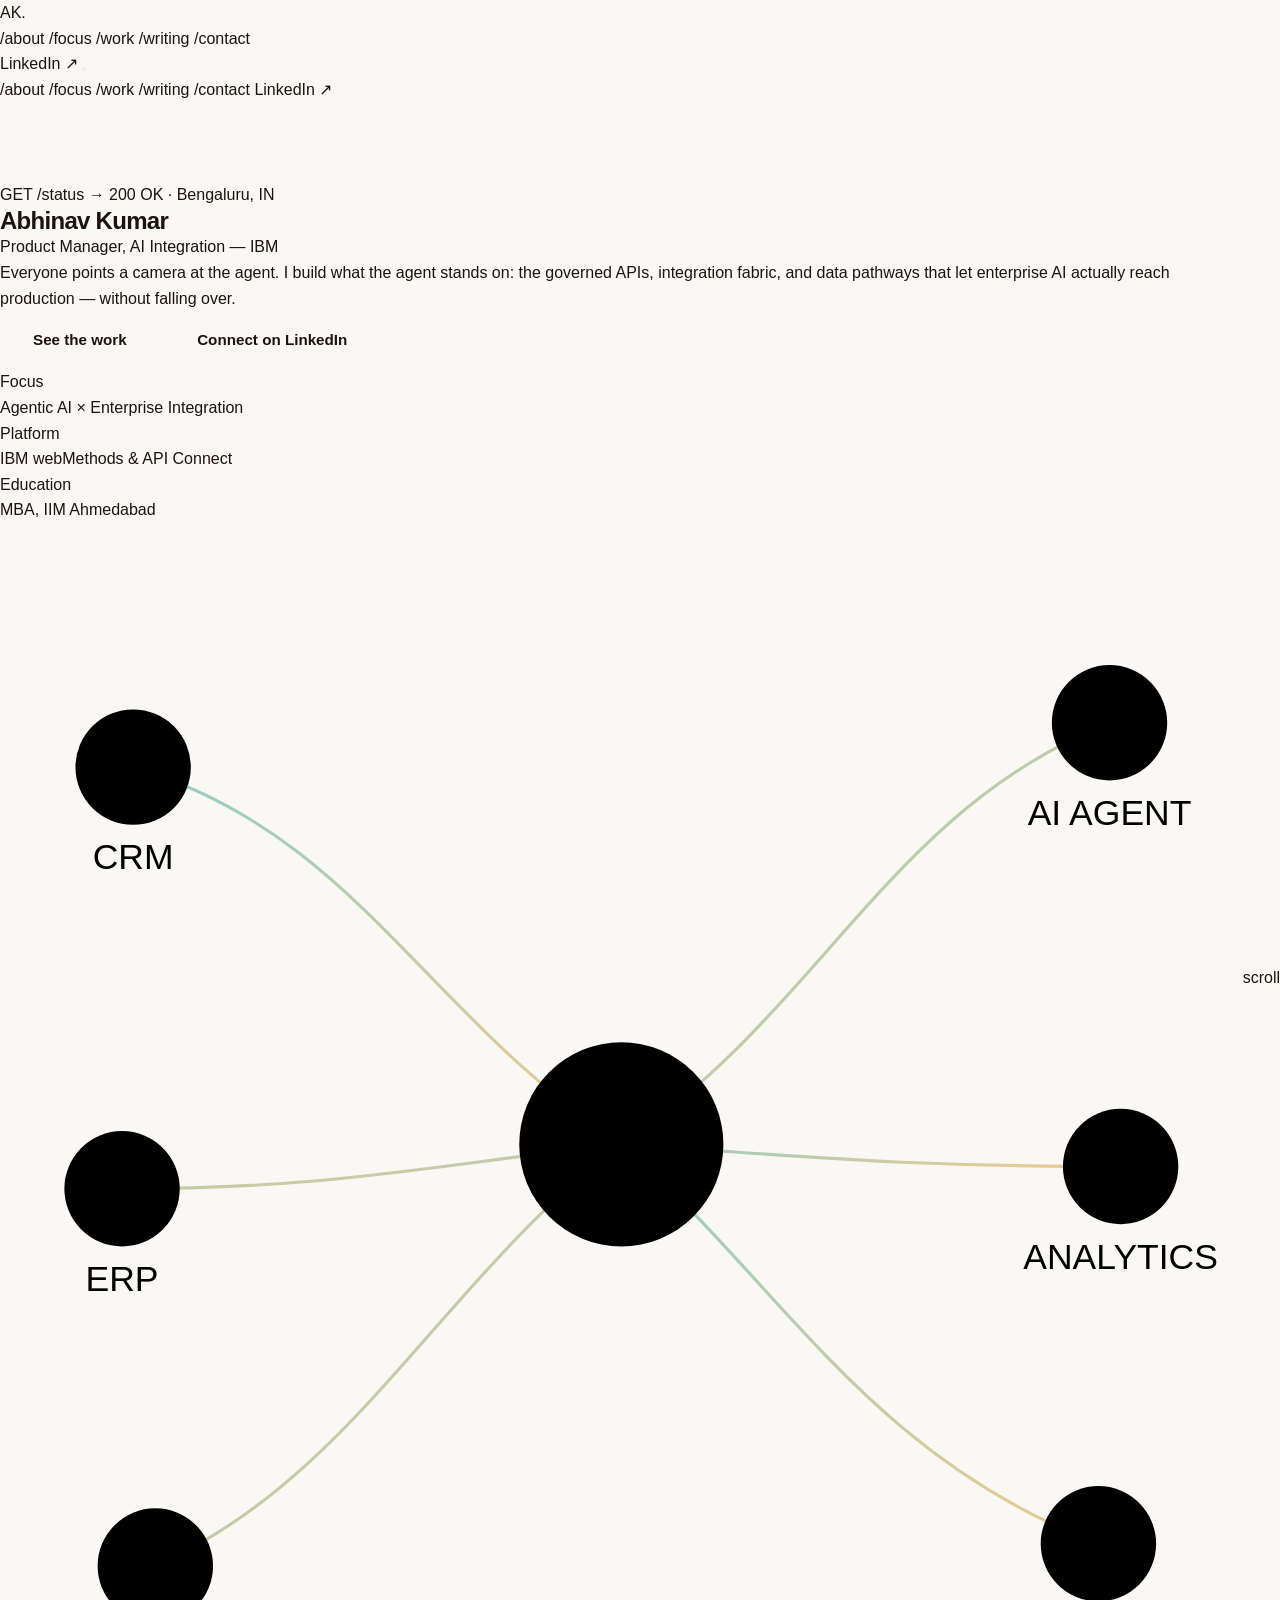
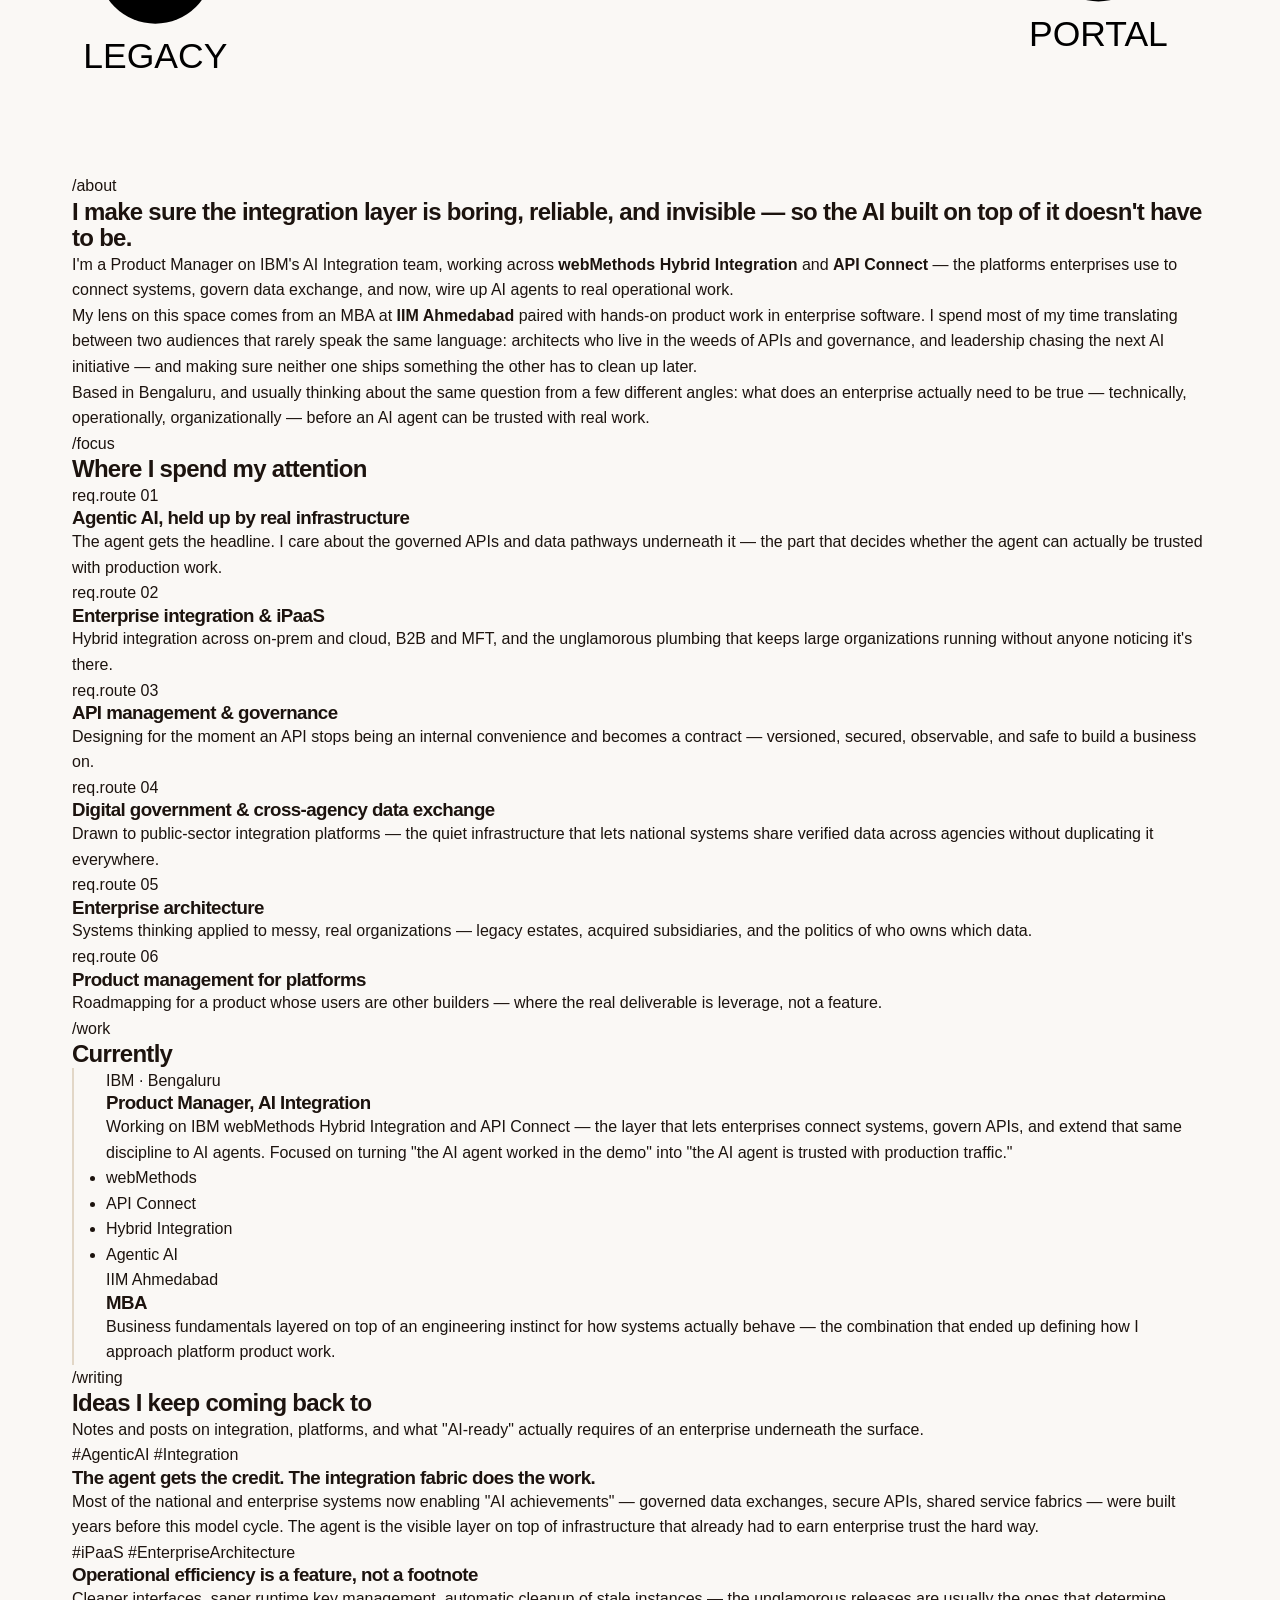
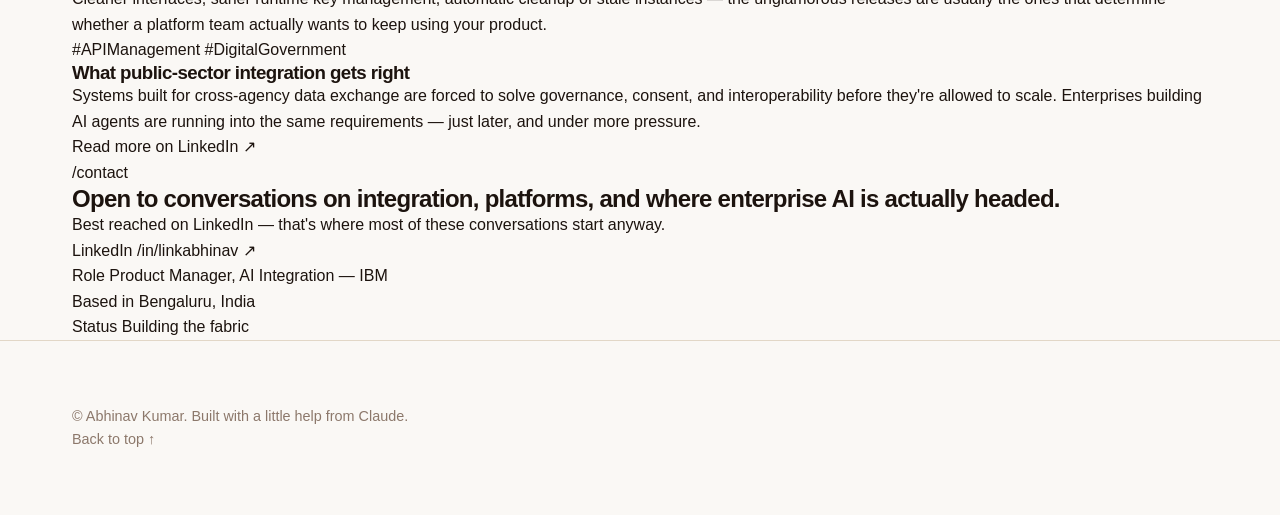
==== index.html @ b8c55952 "Add files via upload" ====
<!DOCTYPE html>
<html lang="en">
<head>
<meta charset="UTF-8">
<meta name="viewport" content="width=device-width, initial-scale=1.0">
<title>Abhinav Kumar — Product Manager, AI Integration</title>
<meta name="description" content="Abhinav Kumar — Product Manager, AI Integration at IBM. Building the governed integration fabric that enterprise AI agents run on.">
<link rel="preconnect" href="https://fonts.googleapis.com">
<link rel="preconnect" href="https://fonts.gstatic.com" crossorigin>
<link href="https://fonts.googleapis.com/css2?family=IBM+Plex+Serif:ital,wght@0,400;0,500;0,600;1,400&family=IBM+Plex+Sans:wght@300;400;500;600&family=IBM+Plex+Mono:wght@400;500&display=swap" rel="stylesheet">
<link rel="stylesheet" href="assets/css/style.css">
</head>
<body>

<div class="grain" aria-hidden="true"></div>

<!-- ===== NAV ===== -->
<header class="nav" id="nav">
  <div class="nav__inner">
    <a href="#top" class="nav__mark">AK<span class="nav__mark-dot">.</span></a>
    <nav class="nav__routes" aria-label="Primary">
      <a href="#about" data-route="/about"><span class="nav__slash">/</span>about</a>
      <a href="#focus" data-route="/focus"><span class="nav__slash">/</span>focus</a>
      <a href="#work" data-route="/work"><span class="nav__slash">/</span>work</a>
      <a href="#writing" data-route="/writing"><span class="nav__slash">/</span>writing</a>
      <a href="#contact" data-route="/contact"><span class="nav__slash">/</span>contact</a>
    </nav>
    <a class="nav__cta" href="https://www.linkedin.com/in/linkabhinav/" target="_blank" rel="noopener">LinkedIn ↗</a>
    <button class="nav__toggle" id="navToggle" aria-label="Toggle menu" aria-expanded="false">
      <span></span><span></span><span></span>
    </button>
  </div>
  <div class="nav__mobile" id="navMobile">
    <a href="#about">/about</a>
    <a href="#focus">/focus</a>
    <a href="#work">/work</a>
    <a href="#writing">/writing</a>
    <a href="#contact">/contact</a>
    <a href="https://www.linkedin.com/in/linkabhinav/" target="_blank" rel="noopener">LinkedIn ↗</a>
  </div>
</header>

<!-- ===== HERO ===== -->
<section class="hero" id="top">
  <div class="hero__grid">
    <div class="hero__copy">
      <p class="eyebrow" data-reveal>GET&nbsp;/status&nbsp;→&nbsp;200&nbsp;OK&nbsp;· Bengaluru, IN</p>
      <h1 class="hero__title" data-reveal>
        Abhinav Kumar
      </h1>
      <p class="hero__role" data-reveal>Product Manager, AI Integration — IBM</p>
      <p class="hero__thesis" data-reveal>
        Everyone points a camera at the agent. I build what the agent stands on:
        the governed APIs, integration fabric, and data pathways that let
        enterprise AI actually reach production — without falling over.
      </p>
      <div class="hero__actions" data-reveal>
        <a href="#work" class="btn btn--primary">See the work</a>
        <a href="https://www.linkedin.com/in/linkabhinav/" target="_blank" rel="noopener" class="btn btn--ghost">Connect on LinkedIn</a>
      </div>
      <dl class="hero__stats" data-reveal>
        <div>
          <dt>Focus</dt>
          <dd>Agentic AI × Enterprise Integration</dd>
        </div>
        <div>
          <dt>Platform</dt>
          <dd>IBM webMethods &amp; API Connect</dd>
        </div>
        <div>
          <dt>Education</dt>
          <dd>MBA, IIM Ahmedabad</dd>
        </div>
      </dl>
    </div>

    <div class="hero__diagram" aria-hidden="true">
      <svg viewBox="0 0 560 560" class="fabric" id="fabricSvg">
        <!-- connecting lines -->
        <g class="fabric__lines" stroke="url(#lineGrad)" stroke-width="1.4" fill="none">
          <path d="M 60 110 C 160 140, 190 220, 280 280" />
          <path d="M 55 300 C 150 300, 190 290, 280 280" />
          <path d="M 70 470 C 160 430, 200 340, 280 280" />
          <path d="M 500 90 C 400 130, 370 220, 280 280" />
          <path d="M 505 290 C 400 290, 360 285, 280 280" />
          <path d="M 495 460 C 390 420, 350 340, 280 280" />
        </g>
        <g class="fabric__pulse" stroke="var(--amber)" stroke-width="2" fill="none" stroke-linecap="round">
          <path d="M 60 110 C 160 140, 190 220, 280 280" />
          <path d="M 500 90 C 400 130, 370 220, 280 280" />
          <path d="M 70 470 C 160 430, 200 340, 280 280" />
        </g>
        <defs>
          <linearGradient id="lineGrad" x1="0" y1="0" x2="1" y2="1">
            <stop offset="0" stop-color="#3FA9A0" stop-opacity="0.55"/>
            <stop offset="1" stop-color="#E2A63B" stop-opacity="0.55"/>
          </linearGradient>
        </defs>

        <!-- peripheral system nodes -->
        <g class="fabric__node" transform="translate(60,110)">
          <circle r="26" />
          <text y="46" text-anchor="middle">CRM</text>
        </g>
        <g class="fabric__node" transform="translate(55,300)">
          <circle r="26" />
          <text y="46" text-anchor="middle">ERP</text>
        </g>
        <g class="fabric__node" transform="translate(70,470)">
          <circle r="26" />
          <text y="46" text-anchor="middle">LEGACY</text>
        </g>
        <g class="fabric__node" transform="translate(500,90)">
          <circle r="26" />
          <text y="46" text-anchor="middle">AI AGENT</text>
        </g>
        <g class="fabric__node" transform="translate(505,290)">
          <circle r="26" />
          <text y="46" text-anchor="middle">ANALYTICS</text>
        </g>
        <g class="fabric__node" transform="translate(495,460)">
          <circle r="26" />
          <text y="46" text-anchor="middle">PORTAL</text>
        </g>

        <!-- central gateway -->
        <g class="fabric__hub" transform="translate(280,280)">
          <circle r="46" class="fabric__hub-ring" />
          <circle r="34" class="fabric__hub-core" />
          <text y="6" text-anchor="middle">AK</text>
        </g>
      </svg>
    </div>
  </div>
  <div class="hero__scroll" aria-hidden="true"><span></span>scroll</div>
</section>

<!-- ===== ABOUT ===== -->
<section class="section section--paper" id="about">
  <div class="container">
    <p class="section__eyebrow">/about</p>
    <div class="about__grid">
      <h2 class="section__title">
        I make sure the integration layer is boring, reliable, and invisible —
        so the AI built on top of it doesn't have to be.
      </h2>
      <div class="about__body">
        <p>
          I'm a Product Manager on IBM's AI Integration team, working across
          <strong>webMethods Hybrid Integration</strong> and
          <strong>API Connect</strong> — the platforms enterprises use to
          connect systems, govern data exchange, and now, wire up AI agents
          to real operational work.
        </p>
        <p>
          My lens on this space comes from an MBA at
          <strong>IIM Ahmedabad</strong> paired with hands-on product work
          in enterprise software. I spend most of my time translating
          between two audiences that rarely speak the same language:
          architects who live in the weeds of APIs and governance, and
          leadership chasing the next AI initiative — and making sure
          neither one ships something the other has to clean up later.
        </p>
        <p>
          Based in Bengaluru, and usually thinking about the same question
          from a few different angles: what does an enterprise actually
          need to be true — technically, operationally, organizationally —
          before an AI agent can be trusted with real work.
        </p>
      </div>
    </div>
  </div>
</section>

<!-- ===== FOCUS ===== -->
<section class="section section--ink" id="focus">
  <div class="container">
    <p class="section__eyebrow">/focus</p>
    <h2 class="section__title section__title--light">Where I spend my attention</h2>
    <div class="focus__grid">
      <article class="focus__card" data-reveal>
        <span class="focus__index">req.route&nbsp;01</span>
        <h3>Agentic AI, held up by real infrastructure</h3>
        <p>The agent gets the headline. I care about the governed APIs and
        data pathways underneath it — the part that decides whether the
        agent can actually be trusted with production work.</p>
      </article>
      <article class="focus__card" data-reveal>
        <span class="focus__index">req.route&nbsp;02</span>
        <h3>Enterprise integration &amp; iPaaS</h3>
        <p>Hybrid integration across on-prem and cloud, B2B and MFT,
        and the unglamorous plumbing that keeps large organizations
        running without anyone noticing it's there.</p>
      </article>
      <article class="focus__card" data-reveal>
        <span class="focus__index">req.route&nbsp;03</span>
        <h3>API management &amp; governance</h3>
        <p>Designing for the moment an API stops being an internal
        convenience and becomes a contract — versioned, secured,
        observable, and safe to build a business on.</p>
      </article>
      <article class="focus__card" data-reveal>
        <span class="focus__index">req.route&nbsp;04</span>
        <h3>Digital government &amp; cross-agency data exchange</h3>
        <p>Drawn to public-sector integration platforms — the quiet
        infrastructure that lets national systems share verified data
        across agencies without duplicating it everywhere.</p>
      </article>
      <article class="focus__card" data-reveal>
        <span class="focus__index">req.route&nbsp;05</span>
        <h3>Enterprise architecture</h3>
        <p>Systems thinking applied to messy, real organizations —
        legacy estates, acquired subsidiaries, and the politics of
        who owns which data.</p>
      </article>
      <article class="focus__card" data-reveal>
        <span class="focus__index">req.route&nbsp;06</span>
        <h3>Product management for platforms</h3>
        <p>Roadmapping for a product whose users are other builders —
        where the real deliverable is leverage, not a feature.</p>
      </article>
    </div>
  </div>
</section>

<!-- ===== WORK / ROLE ===== -->
<section class="section section--paper" id="work">
  <div class="container">
    <p class="section__eyebrow">/work</p>
    <h2 class="section__title">Currently</h2>
    <div class="timeline">
      <div class="timeline__item" data-reveal>
        <div class="timeline__marker">
          <span class="timeline__dot"></span>
          <span class="timeline__line"></span>
        </div>
        <div class="timeline__content">
          <p class="timeline__meta">IBM · Bengaluru</p>
          <h3>Product Manager, AI Integration</h3>
          <p>
            Working on IBM webMethods Hybrid Integration and API Connect —
            the layer that lets enterprises connect systems, govern APIs,
            and extend that same discipline to AI agents. Focused on
            turning "the AI agent worked in the demo" into "the AI agent
            is trusted with production traffic."
          </p>
          <ul class="timeline__tags">
            <li>webMethods</li>
            <li>API Connect</li>
            <li>Hybrid Integration</li>
            <li>Agentic AI</li>
          </ul>
        </div>
      </div>
      <div class="timeline__item" data-reveal>
        <div class="timeline__marker">
          <span class="timeline__dot timeline__dot--muted"></span>
        </div>
        <div class="timeline__content">
          <p class="timeline__meta">IIM Ahmedabad</p>
          <h3>MBA</h3>
          <p>
            Business fundamentals layered on top of an engineering
            instinct for how systems actually behave — the combination
            that ended up defining how I approach platform product work.
          </p>
        </div>
      </div>
    </div>
  </div>
</section>

<!-- ===== WRITING ===== -->
<section class="section section--ink" id="writing">
  <div class="container">
    <p class="section__eyebrow">/writing</p>
    <h2 class="section__title section__title--light">Ideas I keep coming back to</h2>
    <p class="section__intro">
      Notes and posts on integration, platforms, and what "AI-ready"
      actually requires of an enterprise underneath the surface.
    </p>
    <div class="writing__grid">
      <article class="writing__card" data-reveal>
        <p class="writing__tag">#AgenticAI #Integration</p>
        <h3>The agent gets the credit. The integration fabric does the work.</h3>
        <p>
          Most of the national and enterprise systems now enabling "AI
          achievements" — governed data exchanges, secure APIs, shared
          service fabrics — were built years before this model cycle.
          The agent is the visible layer on top of infrastructure that
          already had to earn enterprise trust the hard way.
        </p>
      </article>
      <article class="writing__card" data-reveal>
        <p class="writing__tag">#iPaaS #EnterpriseArchitecture</p>
        <h3>Operational efficiency is a feature, not a footnote</h3>
        <p>
          Cleaner interfaces, saner runtime key management, automatic
          cleanup of stale instances — the unglamorous releases are
          usually the ones that determine whether a platform team
          actually wants to keep using your product.
        </p>
      </article>
      <article class="writing__card" data-reveal>
        <p class="writing__tag">#APIManagement #DigitalGovernment</p>
        <h3>What public-sector integration gets right</h3>
        <p>
          Systems built for cross-agency data exchange are forced to
          solve governance, consent, and interoperability before they're
          allowed to scale. Enterprises building AI agents are running
          into the same requirements — just later, and under more
          pressure.
        </p>
      </article>
    </div>
    <a href="https://www.linkedin.com/in/linkabhinav/" target="_blank" rel="noopener" class="writing__more">Read more on LinkedIn ↗</a>
  </div>
</section>

<!-- ===== CONTACT ===== -->
<section class="section section--paper contact" id="contact">
  <div class="container contact__grid">
    <div>
      <p class="section__eyebrow">/contact</p>
      <h2 class="section__title">
        Open to conversations on integration, platforms, and where
        enterprise AI is actually headed.
      </h2>
      <p class="contact__note">
        Best reached on LinkedIn — that's where most of these
        conversations start anyway.
      </p>
    </div>
    <div class="contact__panel">
      <a href="https://www.linkedin.com/in/linkabhinav/" target="_blank" rel="noopener" class="contact__row">
        <span>LinkedIn</span>
        <span class="contact__value">/in/linkabhinav ↗</span>
      </a>
      <div class="contact__row">
        <span>Role</span>
        <span class="contact__value">Product Manager, AI Integration — IBM</span>
      </div>
      <div class="contact__row">
        <span>Based in</span>
        <span class="contact__value">Bengaluru, India</span>
      </div>
      <div class="contact__row">
        <span>Status</span>
        <span class="contact__value contact__status"><span class="dot"></span>Building the fabric</span>
      </div>
    </div>
  </div>
</section>

<footer class="footer">
  <div class="container footer__inner">
    <p>© <span id="year"></span> Abhinav Kumar. Built with a little help from Claude.</p>
    <a href="#top" class="footer__top">Back to top ↑</a>
  </div>
</footer>

<script src="assets/js/script.js"></script>
</body>
</html>
---- assets/css/style.css ----
/* ==========================================================================
   JUGGERNAUT — ISKCON / BHAKTI SACRED TECH DESIGN SYSTEM
   ========================================================================== */

:root {
    /* Sandalwood & Cream Canvas */
    --bg-primary: #FAF8F5;       /* Warm Chandan Off-White */
    --bg-secondary: #F3EEE7;     /* Soft Vedic Clay / Cream */
    --bg-surface: #E8E0D5;       /* Elevated Warm Surface */
    
    /* Deep Earthy Typography */
    --text-primary: #1C130E;     /* Deep Mahogany Charcoal */
    --text-secondary: #5C4A3E;   /* Warm Terracotta Slate */
    --text-muted: #8C786B;
    
    /* Sacred Bhakti Colors */
    --accent-kesar: #E65100;     /* Pure Kesar Saffron */
    --accent-sindoor: #C62828;   /* Royal Sindoor Vermilion */
    --accent-gold: #D4AF37;      /* Temple Gold */
    --accent-glow: rgba(230, 81, 0, 0.15); /* Saffron Glow */
    
    --border-color: #E2D7C7;     /* Warm Clay Border */
    --card-shadow: 0 10px 30px -5px rgba(198, 40, 40, 0.08);
    
    --font-heading: 'Space Grotesk', sans-serif;
    --font-body: 'Inter', sans-serif;
    --font-mono: 'JetBrains Mono', monospace;
    --transition-smooth: all 0.35s cubic-bezier(0.16, 1, 0.3, 1);
}

html.dark {
    /* Royal Midnight & Teak Canvas */
    --bg-primary: #0D0B0E;       /* Sacred Midnight Obsidian */
    --bg-secondary: #161219;     /* Dark Teak Surface */
    --bg-surface: #221A26;       /* Deep Lotus Purple-Charcoal */
    
    /* Crisp Devotional Typography */
    --text-primary: #FAF5EF;     /* Pure Chandan Cream */
    --text-secondary: #C8B9A6;   /* Warm Ash Gray */
    --text-muted: #807162;
    
    /* Electric Saffron & Gold for Dark Mode */
    --accent-kesar: #FF7D00;     /* Vibrant Electric Saffron */
    --accent-sindoor: #EF5350;   /* Bright Vermilion */
    --accent-gold: #FFD700;      /* Luminous Gold */
    --accent-glow: rgba(255, 125, 0, 0.25);
    
    --border-color: #2D2333;
    --card-shadow: 0 10px 30px -5px rgba(0, 0, 0, 0.6);
}

*, *::before, *::after {
    box-sizing: border-box;
    margin: 0;
    padding: 0;
}

html {
    scroll-behavior: smooth;
    font-size: 16px;
}

body {
    background-color: var(--bg-primary);
    color: var(--text-primary);
    font-family: var(--font-body);
    line-height: 1.6;
    overflow-x: hidden;
    transition: background-color 0.4s ease, color 0.4s ease;
    -webkit-font-smoothing: antialiased;
}

/* TYPOGRAPHY */
h1, h2, h3, h4, .font-heading {
    font-family: var(--font-heading);
    letter-spacing: -0.03em;
    font-weight: 700;
    line-height: 1.1;
}

a {
    color: inherit;
    text-decoration: none;
    transition: var(--transition-smooth);
}

/* LAYOUT & CONTAINERS */
.container {
    max-width: 1200px;
    margin: 0 auto;
    padding: 0 2rem;
}

.section-padding {
    padding: 8rem 0;
}

/* NAVBAR */
.navbar {
    position: fixed;
    top: 0;
    left: 0;
    width: 100%;
    z-index: 1000;
    backdrop-filter: blur(14px);
    -webkit-backdrop-filter: blur(14px);
    background: rgba(250, 248, 245, 0.85);
    border-bottom: 1px solid var(--border-color);
    transition: var(--transition-smooth);
}

html.dark .navbar {
    background: rgba(13, 11, 14, 0.85);
}

.nav-container {
    display: flex;
    justify-content: space-between;
    align-items: center;
    height: 80px;
}

.logo {
    font-family: var(--font-heading);
    font-size: 1.5rem;
    font-weight: 700;
    letter-spacing: -0.04em;
    display: flex;
    align-items: center;
    gap: 0.6rem;
    color: var(--text-primary);
}

.logo-dot {
    width: 10px;
    height: 10px;
    background: linear-gradient(135deg, var(--accent-kesar), var(--accent-sindoor));
    border-radius: 50%;
    box-shadow: 0 0 10px var(--accent-kesar);
}

.nav-links {
    display: flex;
    align-items: center;
    gap: 2.5rem;
    list-style: none;
}

.nav-link {
    font-size: 0.9rem;
    font-weight: 500;
    color: var(--text-secondary);
}

.nav-link:hover {
    color: var(--accent-kesar);
}

.theme-toggle {
    background: none;
    border: 1px solid var(--border-color);
    color: var(--text-primary);
    cursor: pointer;
    padding: 0.6rem;
    display: flex;
    align-items: center;
    justify-content: center;
    border-radius: 50%;
    transition: var(--transition-smooth);
}

.theme-toggle:hover {
    background-color: var(--bg-surface);
    border-color: var(--accent-kesar);
}

/* HERO SECTION */
.hero {
    position: relative;
    min-height: 100vh;
    display: flex;
    align-items: center;
    padding-top: 80px;
    overflow: hidden;
}

#hero-canvas {
    position: absolute;
    top: 0;
    left: 0;
    width: 100%;
    height: 100%;
    z-index: 0;
    opacity: 0.75;
    pointer-events: none;
}

.hero-content {
    position: relative;
    z-index: 1;
    max-width: 900px;
}

.hero-title {
    font-size: clamp(3.5rem, 8vw, 6.5rem);
    margin-bottom: 2rem;
    background: linear-gradient(135deg, var(--text-primary) 20%, var(--accent-kesar) 70%, var(--accent-sindoor) 100%);
    -webkit-background-clip: text;
    -webkit-text-fill-color: transparent;
}

.hero-subtitle {
    font-size: clamp(1.2rem, 2.5vw, 1.6rem);
    color: var(--text-secondary);
    font-weight: 400;
    margin-bottom: 3rem;
    max-width: 750px;
    line-height: 1.5;
}

.hero-actions {
    display: flex;
    gap: 1.5rem;
    align-items: center;
    flex-wrap: wrap;
}

.btn {
    display: inline-flex;
    align-items: center;
    gap: 0.75rem;
    padding: 1rem 2rem;
    border-radius: 6px;
    font-weight: 600;
    font-size: 0.95rem;
    cursor: pointer;
    transition: var(--transition-smooth);
    border: 1px solid transparent;
}

.btn-primary {
    background: linear-gradient(135deg, var(--accent-kesar), var(--accent-sindoor));
    color: #FFFFFF;
    box-shadow: 0 4px 15px var(--accent-glow);
}

.btn-primary:hover {
    transform: translateY(-2px);
    box-shadow: 0 8px 25px rgba(230, 81, 0, 0.35);
}

.btn-secondary {
    background-color: transparent;
    border-color: var(--border-color);
    color: var(--text-primary);
}

.btn-secondary:hover {
    background-color: var(--bg-surface);
    border-color: var(--accent-kesar);
}

/* SECTION HEADERS */
.section-header {
    margin-bottom: 4rem;
}

.section-label {
    font-family: var(--font-mono);
    font-size: 0.85rem;
    color: var(--accent-kesar);
    text-transform: uppercase;
    letter-spacing: 0.12em;
    margin-bottom: 1rem;
    display: block;
    font-weight: 600;
}

.section-title {
    font-size: clamp(2.2rem, 4vw, 3.2rem);
}

/* WHY JUGGERNAUT (ORIGIN STORY) */
.origin-section {
    background-color: var(--bg-secondary);
    border-top: 1px solid var(--border-color);
    border-bottom: 1px solid var(--border-color);
    position: relative;
}

.origin-grid {
    display: grid;
    grid-template-columns: 1fr 1fr;
    gap: 4rem;
    align-items: center;
}

.origin-text p {
    font-size: 1.15rem;
    color: var(--text-secondary);
    margin-bottom: 1.5rem;
}

.origin-highlight {
    font-family: var(--font-heading);
    font-size: 1.8rem;
    color: var(--text-primary);
    border-left: 4px solid var(--accent-kesar);
    background: linear-gradient(90deg, var(--accent-glow) 0%, transparent 100%);
    padding: 1.25rem 1.75rem;
    margin: 2.5rem 0;
    border-radius: 0 8px 8px 0;
    font-style: italic;
}

.origin-visual {
    position: relative;
    height: 400px;
    display: flex;
    align-items: center;
    justify-content: center;
}

.momentum-wheel {
    width: 320px;
    height: 320px;
    border: 2px dashed var(--accent-kesar);
    border-radius: 50%;
    position: absolute;
    animation: rotateWheel 40s linear infinite;
    box-shadow: 0 0 35px var(--accent-glow);
}

.momentum-core {
    width: 160px;
    height: 160px;
    background: radial-gradient(circle, var(--accent-sindoor) 0%, var(--accent-kesar) 50%, transparent 75%);
    border-radius: 50%;
    opacity: 0.35;
    filter: blur(25px);
}

@keyframes rotateWheel {
    from { transform: rotate(0deg); }
    to { transform: rotate(360deg); }
}

/* KNOWLEDGE AREAS (BENTO GRID) */
.bento-grid {
    display: grid;
    grid-template-columns: repeat(3, 1fr);
    gap: 1.5rem;
}

.bento-card {
    background-color: var(--bg-primary);
    border: 1px solid var(--border-color);
    padding: 2.5rem;
    border-radius: 10px;
    transition: var(--transition-smooth);
    display: flex;
    flex-direction: column;
    justify-content: space-between;
    position: relative;
    overflow: hidden;
}

.bento-card:hover {
    border-color: var(--accent-kesar);
    transform: translateY(-4px);
    box-shadow: var(--card-shadow);
    background-color: var(--bg-surface);
}

.bento-icon {
    color: var(--accent-kesar);
    margin-bottom: 1.5rem;
}

.bento-title {
    font-size: 1.35rem;
    margin-bottom: 0.75rem;
}

.bento-desc {
    color: var(--text-secondary);
    font-size: 0.95rem;
}

/* ABOUT / TIMELINE TABBED SECTION */
.about-tabs {
    display: flex;
    gap: 1rem;
    border-bottom: 1px solid var(--border-color);
    margin-bottom: 3rem;
}

.tab-btn {
    background: none;
    border: none;
    padding: 1rem 1.5rem;
    font-family: var(--font-heading);
    font-size: 1rem;
    color: var(--text-muted);
    cursor: pointer;
    position: relative;
    transition: var(--transition-smooth);
}

.tab-btn.active {
    color: var(--text-primary);
    font-weight: 600;
}

.tab-btn.active::after {
    content: '';
    position: absolute;
    bottom: -1px;
    left: 0;
    width: 100%;
    height: 3px;
    background: linear-gradient(90deg, var(--accent-kesar), var(--accent-sindoor));
}

.tab-content {
    display: none;
}

.tab-content.active {
    display: block;
}

.timeline {
    position: relative;
    padding-left: 2rem;
    border-left: 2px solid var(--border-color);
}

.timeline-item {
    position: relative;
    margin-bottom: 3rem;
}

.timeline-item::before {
    content: '';
    position: absolute;
    left: calc(-2rem - 6px);
    top: 0.25rem;
    width: 10px;
    height: 10px;
    border-radius: 50%;
    background-color: var(--accent-kesar);
    box-shadow: 0 0 10px var(--accent-kesar);
}

.timeline-date {
    font-family: var(--font-mono);
    font-size: 0.85rem;
    color: var(--accent-kesar);
    margin-bottom: 0.25rem;
    font-weight: 600;
}

.timeline-role {
    font-size: 1.25rem;
    margin-bottom: 0.5rem;
}

.timeline-desc {
    color: var(--text-secondary);
}

/* BLOG & FILTER SYSTEM */
.blog-filter {
    display: flex;
    gap: 0.75rem;
    margin-bottom: 3rem;
    flex-wrap: wrap;
}

.filter-chip {
    padding: 0.5rem 1.25rem;
    border-radius: 100px;
    border: 1px solid var(--border-color);
    background: transparent;
    color: var(--text-secondary);
    font-size: 0.85rem;
    cursor: pointer;
    transition: var(--transition-smooth);
}

.filter-chip.active, .filter-chip:hover {
    background: linear-gradient(135deg, var(--accent-kesar), var(--accent-sindoor));
    color: #FFFFFF;
    border-color: transparent;
}

.articles-grid {
    display: grid;
    grid-template-columns: repeat(2, 1fr);
    gap: 2rem;
}

.article-card {
    background-color: var(--bg-primary);
    border: 1px solid var(--border-color);
    border-radius: 10px;
    padding: 2.5rem;
    display: flex;
    flex-direction: column;
    justify-content: space-between;
    cursor: pointer;
    transition: var(--transition-smooth);
}

.article-card:hover {
    border-color: var(--accent-kesar);
    transform: translateY(-4px);
    box-shadow: var(--card-shadow);
}

.article-meta {
    display: flex;
    gap: 1rem;
    font-family: var(--font-mono);
    font-size: 0.8rem;
    color: var(--text-muted);
    margin-bottom: 1rem;
}

.article-title {
    font-size: 1.5rem;
    margin-bottom: 1rem;
}

.article-excerpt {
    color: var(--text-secondary);
    font-size: 0.95rem;
    margin-bottom: 2rem;
}

/* PULL QUOTE CAROUSEL */
.quote-section {
    background-color: var(--bg-secondary);
    border-top: 1px solid var(--border-color);
    border-bottom: 1px solid var(--border-color);
    text-align: center;
}

.quote-box {
    max-width: 800px;
    margin: 0 auto;
}

.quote-text {
    font-family: var(--font-heading);
    font-size: clamp(1.8rem, 3.5vw, 2.5rem);
    margin-bottom: 1.5rem;
    line-height: 1.3;
    transition: opacity 0.3s ease;
    color: var(--text-primary);
}

.quote-author {
    font-family: var(--font-mono);
    color: var(--accent-kesar);
    font-size: 0.9rem;
    text-transform: uppercase;
    font-weight: 600;
}

/* NEWSLETTER */
.newsletter-card {
    background-color: var(--bg-surface);
    border: 1px solid var(--border-color);
    border-radius: 14px;
    padding: 4rem 2rem;
    text-align: center;
    max-width: 800px;
    margin: 0 auto;
}

.newsletter-form {
    display: flex;
    gap: 1rem;
    max-width: 500px;
    margin: 2rem auto 0;
}

.newsletter-input {
    flex: 1;
    padding: 1rem 1.25rem;
    border-radius: 6px;
    border: 1px solid var(--border-color);
    background-color: var(--bg-primary);
    color: var(--text-primary);
    font-family: var(--font-body);
    outline: none;
}

.newsletter-input:focus {
    border-color: var(--accent-kesar);
}

/* FOOTER */
.footer {
    border-top: 1px solid var(--border-color);
    padding: 4rem 0;
    font-size: 0.9rem;
    color: var(--text-muted);
}

.footer-container {
    display: flex;
    justify-content: space-between;
    align-items: center;
}

.social-links {
    display: flex;
    gap: 1.5rem;
    list-style: none;
}

/* MODAL */
.modal-overlay {
    position: fixed;
    top: 0;
    left: 0;
    width: 100%;
    height: 100%;
    background: rgba(13, 11, 14, 0.75);
    backdrop-filter: blur(8px);
    z-index: 2000;
    display: flex;
    align-items: center;
    justify-content: center;
    opacity: 0;
    pointer-events: none;
    transition: opacity 0.3s ease;
}

.modal-overlay.active {
    opacity: 1;
    pointer-events: auto;
}

.modal-content {
    background-color: var(--bg-primary);
    border: 1px solid var(--border-color);
    width: 90%;
    max-width: 700px;
    max-height: 85vh;
    overflow-y: auto;
    padding: 3rem;
    border-radius: 10px;
    position: relative;
}

.modal-close {
    position: absolute;
    top: 1.5rem;
    right: 1.5rem;
    background: none;
    border: none;
    color: var(--text-primary);
    cursor: pointer;
}

/* RESPONSIVE */
@media (max-width: 900px) {
    .origin-grid, .articles-grid, .bento-grid {
        grid-template-columns: 1fr;
    }
    .nav-links {
        display: none;
    }
    .newsletter-form {
        flex-direction: column;
    }
    .footer-container {
        flex-direction: column;
        gap: 1.5rem;
        text-align: center;
    }
}
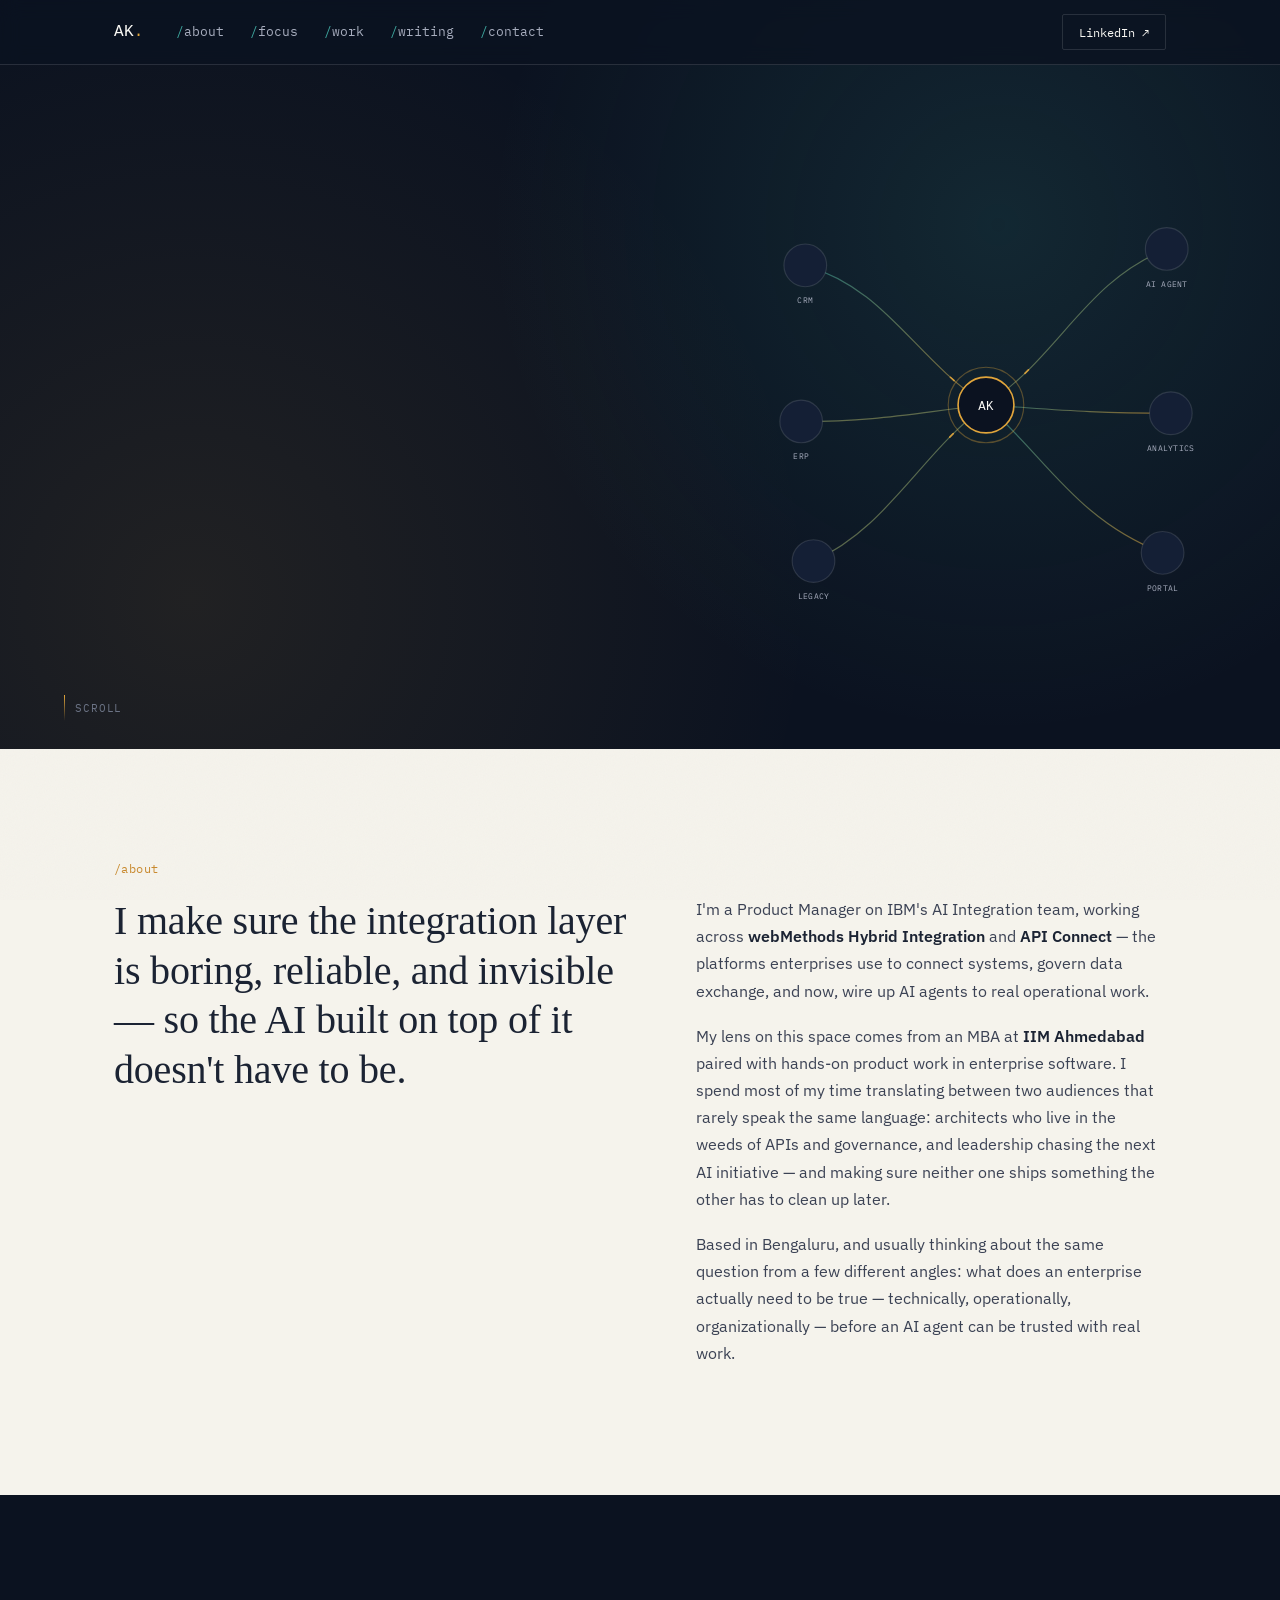
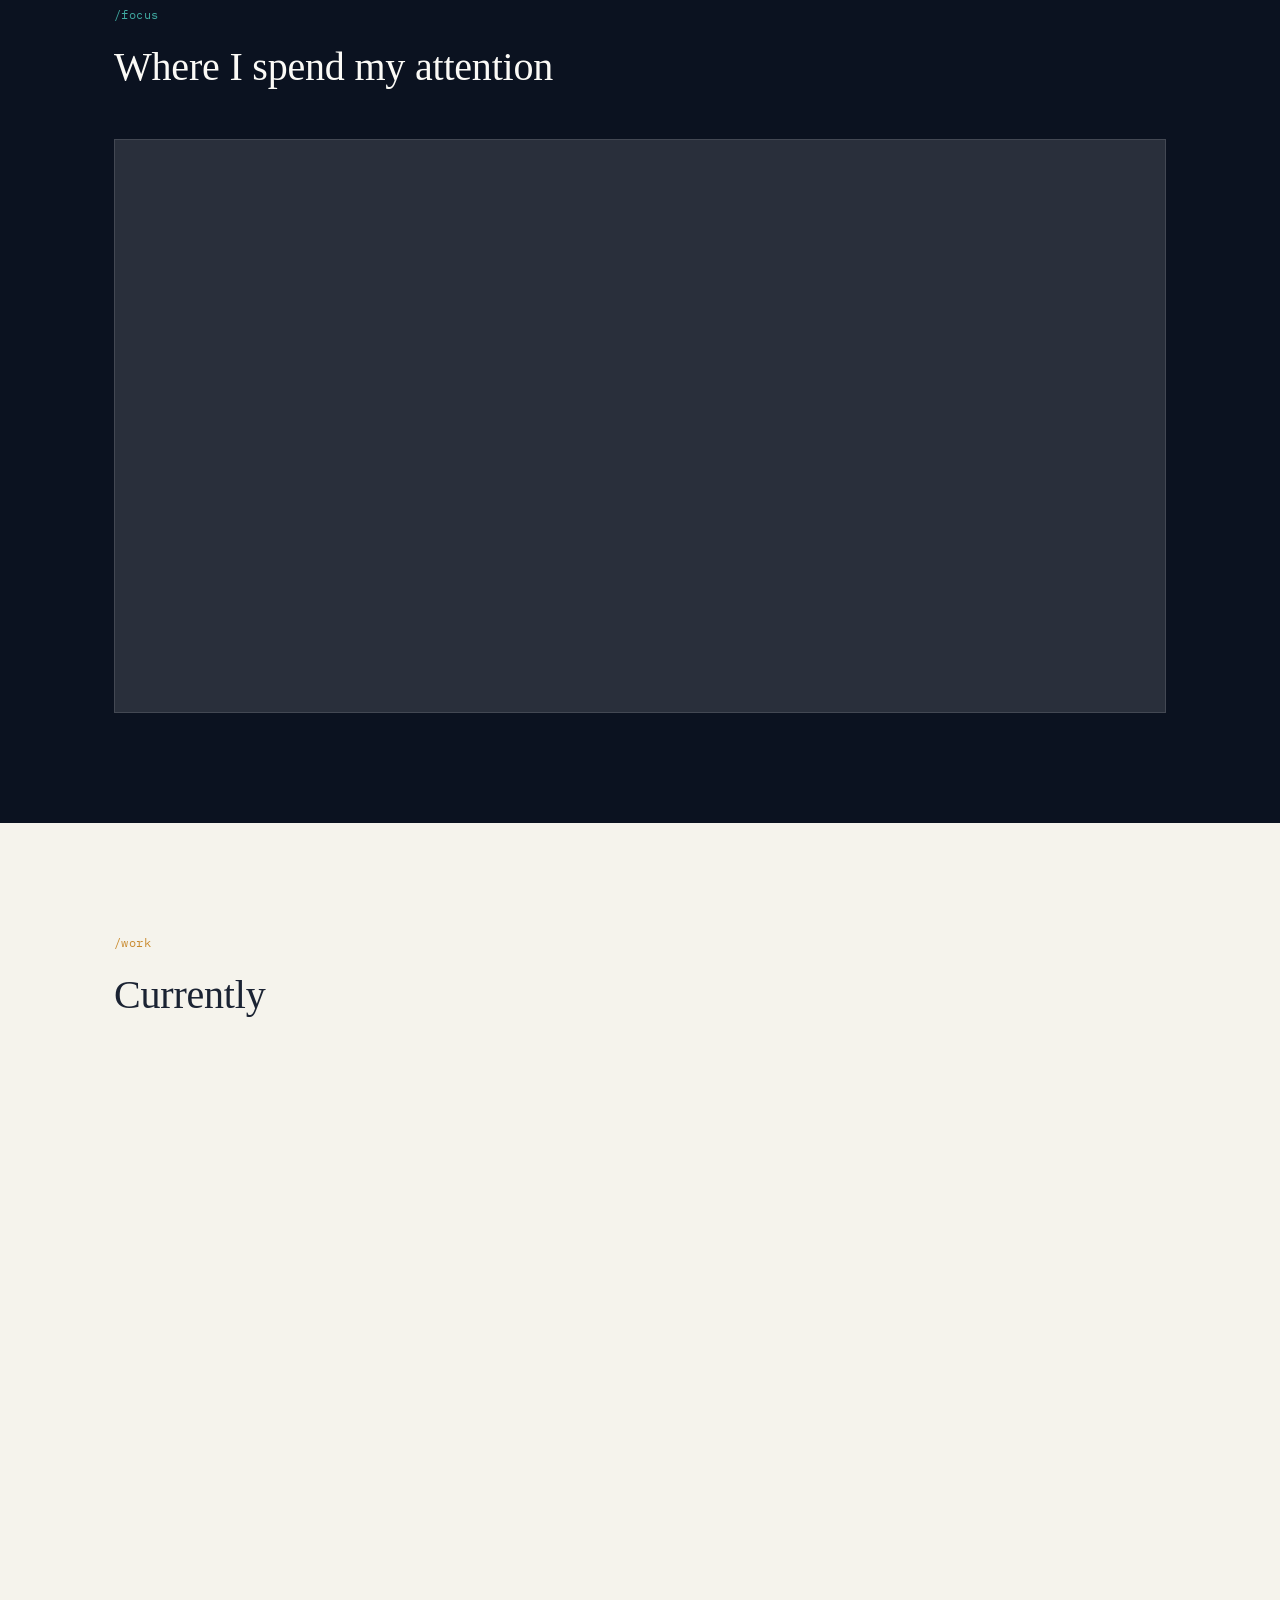
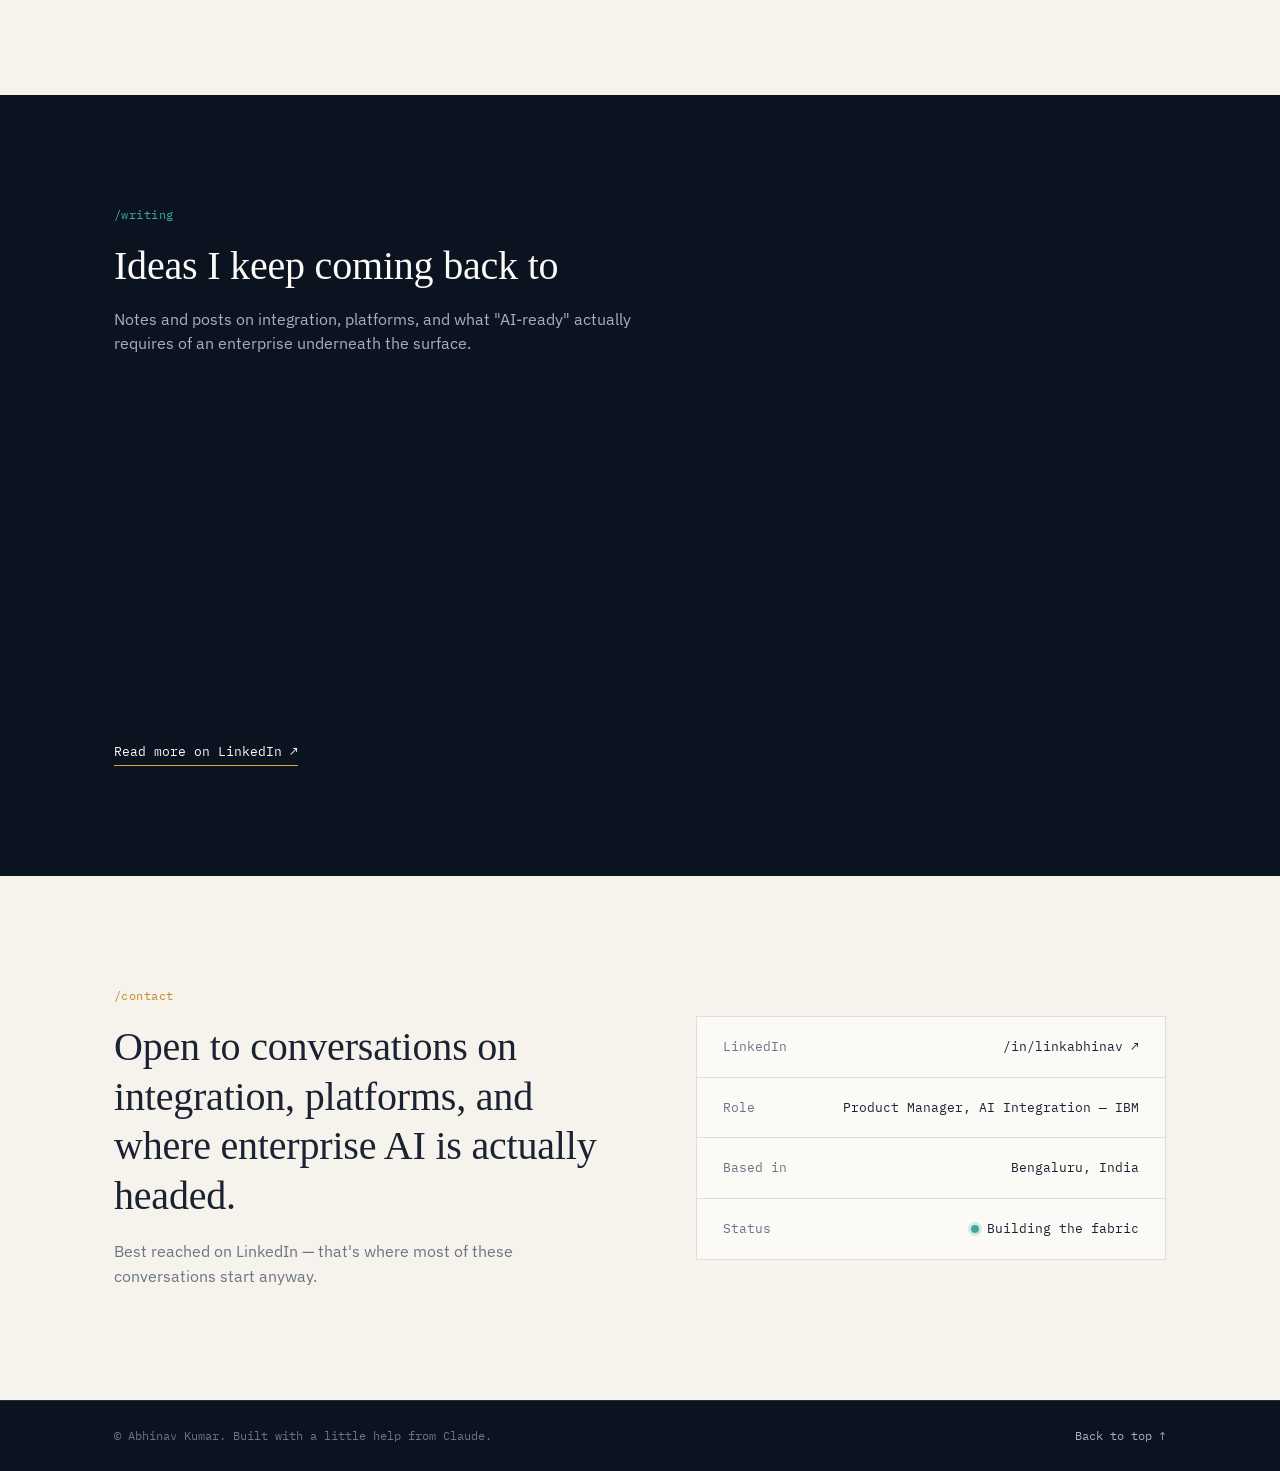
==== commit 90513996: "Update index.html" ====
--- a/index.html
+++ b/index.html
@@ -359,6 +359,6 @@
   </div>
 </footer>
 
-<script src="assets/js/script.js"></script>
+<script src="assets/js/main.js"></script>
 </body>
 </html>
--- a/assets/css/style.css
+++ b/assets/css/style.css
@@ -1,686 +1,646 @@
-/* ==========================================================================
-   JUGGERNAUT — ISKCON / BHAKTI SACRED TECH DESIGN SYSTEM
-   ========================================================================== */
+/* =========================================================
+   Abhinav Kumar — personal site
+   Design system: "Integration Fabric"
+   ========================================================= */
 
 :root {
-    /* Sandalwood & Cream Canvas */
-    --bg-primary: #FAF8F5;       /* Warm Chandan Off-White */
-    --bg-secondary: #F3EEE7;     /* Soft Vedic Clay / Cream */
-    --bg-surface: #E8E0D5;       /* Elevated Warm Surface */
-    
-    /* Deep Earthy Typography */
-    --text-primary: #1C130E;     /* Deep Mahogany Charcoal */
-    --text-secondary: #5C4A3E;   /* Warm Terracotta Slate */
-    --text-muted: #8C786B;
-    
-    /* Sacred Bhakti Colors */
-    --accent-kesar: #E65100;     /* Pure Kesar Saffron */
-    --accent-sindoor: #C62828;   /* Royal Sindoor Vermilion */
-    --accent-gold: #D4AF37;      /* Temple Gold */
-    --accent-glow: rgba(230, 81, 0, 0.15); /* Saffron Glow */
-    
-    --border-color: #E2D7C7;     /* Warm Clay Border */
-    --card-shadow: 0 10px 30px -5px rgba(198, 40, 40, 0.08);
-    
-    --font-heading: 'Space Grotesk', sans-serif;
-    --font-body: 'Inter', sans-serif;
-    --font-mono: 'JetBrains Mono', monospace;
-    --transition-smooth: all 0.35s cubic-bezier(0.16, 1, 0.3, 1);
-}
-
-html.dark {
-    /* Royal Midnight & Teak Canvas */
-    --bg-primary: #0D0B0E;       /* Sacred Midnight Obsidian */
-    --bg-secondary: #161219;     /* Dark Teak Surface */
-    --bg-surface: #221A26;       /* Deep Lotus Purple-Charcoal */
-    
-    /* Crisp Devotional Typography */
-    --text-primary: #FAF5EF;     /* Pure Chandan Cream */
-    --text-secondary: #C8B9A6;   /* Warm Ash Gray */
-    --text-muted: #807162;
-    
-    /* Electric Saffron & Gold for Dark Mode */
-    --accent-kesar: #FF7D00;     /* Vibrant Electric Saffron */
-    --accent-sindoor: #EF5350;   /* Bright Vermilion */
-    --accent-gold: #FFD700;      /* Luminous Gold */
-    --accent-glow: rgba(255, 125, 0, 0.25);
-    
-    --border-color: #2D2333;
-    --card-shadow: 0 10px 30px -5px rgba(0, 0, 0, 0.6);
-}
-
-*, *::before, *::after {
-    box-sizing: border-box;
-    margin: 0;
-    padding: 0;
-}
-
-html {
-    scroll-behavior: smooth;
-    font-size: 16px;
-}
-
+  /* color */
+  --ink: #0B1220;
+  --ink-soft: #141F35;
+  --ink-line: rgba(255, 255, 255, 0.12);
+  --paper: #F5F3EC;
+  --paper-soft: #ECE7D9;
+  --paper-line: rgba(11, 18, 32, 0.12);
+  --slate: #1B2333;
+  --muted: #6C7486;
+  --muted-light: #A9AFC0;
+  --amber: #E2A63B;
+  --amber-strong: #C98A2E;
+  --teal: #3FA9A0;
+  --white: #FBFAF6;
+
+  /* type */
+  --font-display: "IBM Plex Serif", Georgia, serif;
+  --font-body: "IBM Plex Sans", -apple-system, BlinkMacSystemFont, sans-serif;
+  --font-mono: "IBM Plex Mono", "SFMono-Regular", Menlo, monospace;
+
+  /* layout */
+  --maxw: 1180px;
+  --pad: clamp(20px, 5vw, 64px);
+  --radius: 2px;
+}
+
+/* ---------- reset ---------- */
+* { box-sizing: border-box; }
+html { scroll-behavior: smooth; }
 body {
-    background-color: var(--bg-primary);
-    color: var(--text-primary);
-    font-family: var(--font-body);
-    line-height: 1.6;
-    overflow-x: hidden;
-    transition: background-color 0.4s ease, color 0.4s ease;
-    -webkit-font-smoothing: antialiased;
-}
-
-/* TYPOGRAPHY */
-h1, h2, h3, h4, .font-heading {
-    font-family: var(--font-heading);
-    letter-spacing: -0.03em;
-    font-weight: 700;
-    line-height: 1.1;
-}
-
-a {
-    color: inherit;
-    text-decoration: none;
-    transition: var(--transition-smooth);
-}
-
-/* LAYOUT & CONTAINERS */
+  margin: 0;
+  background: var(--paper);
+  color: var(--slate);
+  font-family: var(--font-body);
+  font-weight: 400;
+  line-height: 1.5;
+  -webkit-font-smoothing: antialiased;
+}
+img, svg { display: block; max-width: 100%; }
+a { color: inherit; text-decoration: none; }
+ul { list-style: none; margin: 0; padding: 0; }
+h1, h2, h3, dl, p { margin: 0; }
+
+@media (prefers-reduced-motion: reduce) {
+  html { scroll-behavior: auto; }
+  *, *::before, *::after {
+    animation-duration: 0.001ms !important;
+    animation-iteration-count: 1 !important;
+    transition-duration: 0.001ms !important;
+    scroll-behavior: auto !important;
+  }
+}
+
 .container {
-    max-width: 1200px;
-    margin: 0 auto;
-    padding: 0 2rem;
-}
-
-.section-padding {
-    padding: 8rem 0;
-}
-
-/* NAVBAR */
-.navbar {
-    position: fixed;
-    top: 0;
-    left: 0;
-    width: 100%;
-    z-index: 1000;
-    backdrop-filter: blur(14px);
-    -webkit-backdrop-filter: blur(14px);
-    background: rgba(250, 248, 245, 0.85);
-    border-bottom: 1px solid var(--border-color);
-    transition: var(--transition-smooth);
-}
-
-html.dark .navbar {
-    background: rgba(13, 11, 14, 0.85);
-}
-
-.nav-container {
-    display: flex;
-    justify-content: space-between;
-    align-items: center;
-    height: 80px;
-}
-
-.logo {
-    font-family: var(--font-heading);
-    font-size: 1.5rem;
-    font-weight: 700;
-    letter-spacing: -0.04em;
-    display: flex;
-    align-items: center;
-    gap: 0.6rem;
-    color: var(--text-primary);
-}
-
-.logo-dot {
-    width: 10px;
-    height: 10px;
-    background: linear-gradient(135deg, var(--accent-kesar), var(--accent-sindoor));
-    border-radius: 50%;
-    box-shadow: 0 0 10px var(--accent-kesar);
-}
-
-.nav-links {
-    display: flex;
-    align-items: center;
-    gap: 2.5rem;
-    list-style: none;
-}
-
-.nav-link {
-    font-size: 0.9rem;
-    font-weight: 500;
-    color: var(--text-secondary);
-}
-
-.nav-link:hover {
-    color: var(--accent-kesar);
-}
-
-.theme-toggle {
-    background: none;
-    border: 1px solid var(--border-color);
-    color: var(--text-primary);
-    cursor: pointer;
-    padding: 0.6rem;
-    display: flex;
-    align-items: center;
-    justify-content: center;
-    border-radius: 50%;
-    transition: var(--transition-smooth);
-}
-
-.theme-toggle:hover {
-    background-color: var(--bg-surface);
-    border-color: var(--accent-kesar);
-}
-
-/* HERO SECTION */
+  max-width: var(--maxw);
+  margin: 0 auto;
+  padding: 0 var(--pad);
+}
+
+/* faint film-grain overlay for texture */
+.grain {
+  position: fixed;
+  inset: 0;
+  pointer-events: none;
+  z-index: 200;
+  opacity: 0.035;
+  mix-blend-mode: multiply;
+  background-image: url("data:image/svg+xml,%3Csvg xmlns='http://www.w3.org/2000/svg' width='120' height='120'%3E%3Cfilter id='n'%3E%3CfeTurbulence type='fractalNoise' baseFrequency='0.9' numOctaves='2' stitchTiles='stitch'/%3E%3C/filter%3E%3Crect width='100%25' height='100%25' filter='url(%23n)'/%3E%3C/svg%3E");
+}
+
+/* ---------- buttons ---------- */
+.btn {
+  display: inline-flex;
+  align-items: center;
+  gap: 8px;
+  padding: 13px 26px;
+  font-family: var(--font-mono);
+  font-size: 0.82rem;
+  letter-spacing: 0.02em;
+  border-radius: var(--radius);
+  border: 1px solid transparent;
+  transition: transform 0.2s ease, background 0.2s ease, border-color 0.2s ease, color 0.2s ease;
+}
+.btn--primary {
+  background: var(--amber);
+  color: var(--ink);
+}
+.btn--primary:hover { background: var(--white); transform: translateY(-2px); }
+.btn--ghost {
+  border-color: var(--ink-line);
+  color: var(--white);
+}
+.btn--ghost:hover { border-color: var(--amber); color: var(--amber); transform: translateY(-2px); }
+
+/* =========================================================
+   NAV
+   ========================================================= */
+.nav {
+  position: fixed;
+  top: 0; left: 0; right: 0;
+  z-index: 100;
+  background: rgba(11, 18, 32, 0.78);
+  backdrop-filter: blur(10px);
+  border-bottom: 1px solid var(--ink-line);
+}
+.nav__inner {
+  max-width: var(--maxw);
+  margin: 0 auto;
+  padding: 0 var(--pad);
+  height: 64px;
+  display: flex;
+  align-items: center;
+  gap: 32px;
+}
+.nav__mark {
+  font-family: var(--font-mono);
+  font-weight: 500;
+  font-size: 1rem;
+  color: var(--white);
+  letter-spacing: 0.02em;
+}
+.nav__mark-dot { color: var(--amber); }
+.nav__routes {
+  display: flex;
+  gap: 26px;
+  margin-right: auto;
+}
+.nav__routes a {
+  font-family: var(--font-mono);
+  font-size: 0.8rem;
+  color: var(--muted-light);
+  transition: color 0.2s ease;
+  white-space: nowrap;
+}
+.nav__slash { color: var(--teal); }
+.nav__routes a:hover,
+.nav__routes a.is-active { color: var(--white); }
+.nav__cta {
+  font-family: var(--font-mono);
+  font-size: 0.78rem;
+  color: var(--white);
+  border: 1px solid var(--ink-line);
+  padding: 8px 16px;
+  border-radius: var(--radius);
+  white-space: nowrap;
+  transition: border-color 0.2s ease, color 0.2s ease;
+}
+.nav__cta:hover { border-color: var(--amber); color: var(--amber); }
+
+.nav__toggle {
+  display: none;
+  flex-direction: column;
+  justify-content: center;
+  gap: 5px;
+  width: 32px; height: 32px;
+  background: none;
+  border: none;
+  cursor: pointer;
+}
+.nav__toggle span {
+  height: 1px;
+  background: var(--white);
+  width: 100%;
+  transition: transform 0.25s ease, opacity 0.25s ease;
+}
+.nav__mobile {
+  display: none;
+  flex-direction: column;
+  background: var(--ink);
+  border-bottom: 1px solid var(--ink-line);
+}
+.nav__mobile a {
+  font-family: var(--font-mono);
+  font-size: 0.95rem;
+  color: var(--muted-light);
+  padding: 14px var(--pad);
+  border-top: 1px solid var(--ink-line);
+}
+.nav__mobile.is-open { display: flex; }
+
+@media (max-width: 860px) {
+  .nav__routes, .nav__cta { display: none; }
+  .nav__toggle { display: flex; }
+}
+
+/* =========================================================
+   HERO
+   ========================================================= */
 .hero {
-    position: relative;
-    min-height: 100vh;
-    display: flex;
-    align-items: center;
-    padding-top: 80px;
-    overflow: hidden;
-}
-
-#hero-canvas {
-    position: absolute;
-    top: 0;
-    left: 0;
-    width: 100%;
-    height: 100%;
-    z-index: 0;
-    opacity: 0.75;
-    pointer-events: none;
-}
-
-.hero-content {
-    position: relative;
-    z-index: 1;
-    max-width: 900px;
-}
-
-.hero-title {
-    font-size: clamp(3.5rem, 8vw, 6.5rem);
-    margin-bottom: 2rem;
-    background: linear-gradient(135deg, var(--text-primary) 20%, var(--accent-kesar) 70%, var(--accent-sindoor) 100%);
-    -webkit-background-clip: text;
-    -webkit-text-fill-color: transparent;
-}
-
-.hero-subtitle {
-    font-size: clamp(1.2rem, 2.5vw, 1.6rem);
-    color: var(--text-secondary);
-    font-weight: 400;
-    margin-bottom: 3rem;
-    max-width: 750px;
-    line-height: 1.5;
-}
-
-.hero-actions {
-    display: flex;
-    gap: 1.5rem;
-    align-items: center;
-    flex-wrap: wrap;
-}
-
-.btn {
-    display: inline-flex;
-    align-items: center;
-    gap: 0.75rem;
-    padding: 1rem 2rem;
-    border-radius: 6px;
-    font-weight: 600;
-    font-size: 0.95rem;
-    cursor: pointer;
-    transition: var(--transition-smooth);
-    border: 1px solid transparent;
-}
-
-.btn-primary {
-    background: linear-gradient(135deg, var(--accent-kesar), var(--accent-sindoor));
-    color: #FFFFFF;
-    box-shadow: 0 4px 15px var(--accent-glow);
-}
-
-.btn-primary:hover {
-    transform: translateY(-2px);
-    box-shadow: 0 8px 25px rgba(230, 81, 0, 0.35);
-}
-
-.btn-secondary {
-    background-color: transparent;
-    border-color: var(--border-color);
-    color: var(--text-primary);
-}
-
-.btn-secondary:hover {
-    background-color: var(--bg-surface);
-    border-color: var(--accent-kesar);
-}
-
-/* SECTION HEADERS */
-.section-header {
-    margin-bottom: 4rem;
-}
-
-.section-label {
-    font-family: var(--font-mono);
-    font-size: 0.85rem;
-    color: var(--accent-kesar);
-    text-transform: uppercase;
-    letter-spacing: 0.12em;
-    margin-bottom: 1rem;
-    display: block;
-    font-weight: 600;
-}
-
-.section-title {
-    font-size: clamp(2.2rem, 4vw, 3.2rem);
-}
-
-/* WHY JUGGERNAUT (ORIGIN STORY) */
-.origin-section {
-    background-color: var(--bg-secondary);
-    border-top: 1px solid var(--border-color);
-    border-bottom: 1px solid var(--border-color);
-    position: relative;
-}
-
-.origin-grid {
-    display: grid;
-    grid-template-columns: 1fr 1fr;
-    gap: 4rem;
-    align-items: center;
-}
-
-.origin-text p {
-    font-size: 1.15rem;
-    color: var(--text-secondary);
-    margin-bottom: 1.5rem;
-}
-
-.origin-highlight {
-    font-family: var(--font-heading);
-    font-size: 1.8rem;
-    color: var(--text-primary);
-    border-left: 4px solid var(--accent-kesar);
-    background: linear-gradient(90deg, var(--accent-glow) 0%, transparent 100%);
-    padding: 1.25rem 1.75rem;
-    margin: 2.5rem 0;
-    border-radius: 0 8px 8px 0;
-    font-style: italic;
-}
-
-.origin-visual {
-    position: relative;
-    height: 400px;
-    display: flex;
-    align-items: center;
-    justify-content: center;
-}
-
-.momentum-wheel {
-    width: 320px;
-    height: 320px;
-    border: 2px dashed var(--accent-kesar);
-    border-radius: 50%;
-    position: absolute;
-    animation: rotateWheel 40s linear infinite;
-    box-shadow: 0 0 35px var(--accent-glow);
-}
-
-.momentum-core {
-    width: 160px;
-    height: 160px;
-    background: radial-gradient(circle, var(--accent-sindoor) 0%, var(--accent-kesar) 50%, transparent 75%);
-    border-radius: 50%;
-    opacity: 0.35;
-    filter: blur(25px);
-}
-
-@keyframes rotateWheel {
-    from { transform: rotate(0deg); }
-    to { transform: rotate(360deg); }
-}
-
-/* KNOWLEDGE AREAS (BENTO GRID) */
-.bento-grid {
-    display: grid;
-    grid-template-columns: repeat(3, 1fr);
-    gap: 1.5rem;
-}
-
-.bento-card {
-    background-color: var(--bg-primary);
-    border: 1px solid var(--border-color);
-    padding: 2.5rem;
-    border-radius: 10px;
-    transition: var(--transition-smooth);
-    display: flex;
-    flex-direction: column;
-    justify-content: space-between;
-    position: relative;
-    overflow: hidden;
-}
-
-.bento-card:hover {
-    border-color: var(--accent-kesar);
-    transform: translateY(-4px);
-    box-shadow: var(--card-shadow);
-    background-color: var(--bg-surface);
-}
-
-.bento-icon {
-    color: var(--accent-kesar);
-    margin-bottom: 1.5rem;
-}
-
-.bento-title {
-    font-size: 1.35rem;
-    margin-bottom: 0.75rem;
-}
-
-.bento-desc {
-    color: var(--text-secondary);
-    font-size: 0.95rem;
-}
-
-/* ABOUT / TIMELINE TABBED SECTION */
-.about-tabs {
-    display: flex;
-    gap: 1rem;
-    border-bottom: 1px solid var(--border-color);
-    margin-bottom: 3rem;
-}
-
-.tab-btn {
-    background: none;
-    border: none;
-    padding: 1rem 1.5rem;
-    font-family: var(--font-heading);
-    font-size: 1rem;
-    color: var(--text-muted);
-    cursor: pointer;
-    position: relative;
-    transition: var(--transition-smooth);
-}
-
-.tab-btn.active {
-    color: var(--text-primary);
-    font-weight: 600;
-}
-
-.tab-btn.active::after {
-    content: '';
-    position: absolute;
-    bottom: -1px;
-    left: 0;
-    width: 100%;
-    height: 3px;
-    background: linear-gradient(90deg, var(--accent-kesar), var(--accent-sindoor));
-}
-
-.tab-content {
-    display: none;
-}
-
-.tab-content.active {
-    display: block;
-}
-
-.timeline {
-    position: relative;
-    padding-left: 2rem;
-    border-left: 2px solid var(--border-color);
-}
-
-.timeline-item {
-    position: relative;
-    margin-bottom: 3rem;
-}
-
-.timeline-item::before {
-    content: '';
-    position: absolute;
-    left: calc(-2rem - 6px);
-    top: 0.25rem;
-    width: 10px;
-    height: 10px;
-    border-radius: 50%;
-    background-color: var(--accent-kesar);
-    box-shadow: 0 0 10px var(--accent-kesar);
-}
-
-.timeline-date {
-    font-family: var(--font-mono);
-    font-size: 0.85rem;
-    color: var(--accent-kesar);
-    margin-bottom: 0.25rem;
-    font-weight: 600;
-}
-
-.timeline-role {
-    font-size: 1.25rem;
-    margin-bottom: 0.5rem;
-}
-
-.timeline-desc {
-    color: var(--text-secondary);
-}
-
-/* BLOG & FILTER SYSTEM */
-.blog-filter {
-    display: flex;
-    gap: 0.75rem;
-    margin-bottom: 3rem;
-    flex-wrap: wrap;
-}
-
-.filter-chip {
-    padding: 0.5rem 1.25rem;
-    border-radius: 100px;
-    border: 1px solid var(--border-color);
-    background: transparent;
-    color: var(--text-secondary);
-    font-size: 0.85rem;
-    cursor: pointer;
-    transition: var(--transition-smooth);
-}
-
-.filter-chip.active, .filter-chip:hover {
-    background: linear-gradient(135deg, var(--accent-kesar), var(--accent-sindoor));
-    color: #FFFFFF;
-    border-color: transparent;
-}
-
-.articles-grid {
-    display: grid;
-    grid-template-columns: repeat(2, 1fr);
-    gap: 2rem;
-}
-
-.article-card {
-    background-color: var(--bg-primary);
-    border: 1px solid var(--border-color);
-    border-radius: 10px;
-    padding: 2.5rem;
-    display: flex;
-    flex-direction: column;
-    justify-content: space-between;
-    cursor: pointer;
-    transition: var(--transition-smooth);
-}
-
-.article-card:hover {
-    border-color: var(--accent-kesar);
-    transform: translateY(-4px);
-    box-shadow: var(--card-shadow);
-}
-
-.article-meta {
-    display: flex;
-    gap: 1rem;
-    font-family: var(--font-mono);
-    font-size: 0.8rem;
-    color: var(--text-muted);
-    margin-bottom: 1rem;
-}
-
-.article-title {
-    font-size: 1.5rem;
-    margin-bottom: 1rem;
-}
-
-.article-excerpt {
-    color: var(--text-secondary);
-    font-size: 0.95rem;
-    margin-bottom: 2rem;
-}
-
-/* PULL QUOTE CAROUSEL */
-.quote-section {
-    background-color: var(--bg-secondary);
-    border-top: 1px solid var(--border-color);
-    border-bottom: 1px solid var(--border-color);
-    text-align: center;
-}
-
-.quote-box {
-    max-width: 800px;
-    margin: 0 auto;
-}
-
-.quote-text {
-    font-family: var(--font-heading);
-    font-size: clamp(1.8rem, 3.5vw, 2.5rem);
-    margin-bottom: 1.5rem;
-    line-height: 1.3;
-    transition: opacity 0.3s ease;
-    color: var(--text-primary);
-}
-
-.quote-author {
-    font-family: var(--font-mono);
-    color: var(--accent-kesar);
-    font-size: 0.9rem;
-    text-transform: uppercase;
-    font-weight: 600;
-}
-
-/* NEWSLETTER */
-.newsletter-card {
-    background-color: var(--bg-surface);
-    border: 1px solid var(--border-color);
-    border-radius: 14px;
-    padding: 4rem 2rem;
-    text-align: center;
-    max-width: 800px;
-    margin: 0 auto;
-}
-
-.newsletter-form {
-    display: flex;
-    gap: 1rem;
-    max-width: 500px;
-    margin: 2rem auto 0;
-}
-
-.newsletter-input {
-    flex: 1;
-    padding: 1rem 1.25rem;
-    border-radius: 6px;
-    border: 1px solid var(--border-color);
-    background-color: var(--bg-primary);
-    color: var(--text-primary);
-    font-family: var(--font-body);
-    outline: none;
-}
-
-.newsletter-input:focus {
-    border-color: var(--accent-kesar);
-}
-
-/* FOOTER */
+  background: var(--ink);
+  color: var(--white);
+  padding: 150px var(--pad) 90px;
+  position: relative;
+  overflow: hidden;
+}
+.hero::before {
+  content: "";
+  position: absolute;
+  inset: 0;
+  background:
+    radial-gradient(circle at 78% 30%, rgba(63, 169, 160, 0.14), transparent 45%),
+    radial-gradient(circle at 15% 80%, rgba(226, 166, 59, 0.10), transparent 50%);
+  pointer-events: none;
+}
+.hero__grid {
+  max-width: var(--maxw);
+  margin: 0 auto;
+  display: grid;
+  grid-template-columns: minmax(0, 1fr) minmax(0, 460px);
+  gap: 40px;
+  align-items: center;
+  position: relative;
+}
+.hero__copy { max-width: 620px; }
+
+.eyebrow {
+  font-family: var(--font-mono);
+  font-size: 0.78rem;
+  color: var(--teal);
+  letter-spacing: 0.04em;
+  margin-bottom: 22px;
+}
+.hero__title {
+  font-family: var(--font-display);
+  font-weight: 500;
+  font-size: clamp(2.6rem, 6vw, 4.6rem);
+  line-height: 1.02;
+  letter-spacing: -0.01em;
+  margin-bottom: 14px;
+}
+.hero__role {
+  font-family: var(--font-mono);
+  font-size: 1rem;
+  color: var(--amber);
+  margin-bottom: 26px;
+}
+.hero__thesis {
+  font-size: 1.1rem;
+  line-height: 1.6;
+  color: var(--muted-light);
+  max-width: 560px;
+  margin-bottom: 36px;
+}
+.hero__actions {
+  display: flex;
+  gap: 16px;
+  flex-wrap: wrap;
+  margin-bottom: 56px;
+}
+.hero__stats {
+  display: grid;
+  grid-template-columns: repeat(3, minmax(0, 1fr));
+  gap: 24px;
+  border-top: 1px solid var(--ink-line);
+  padding-top: 22px;
+  max-width: 620px;
+}
+.hero__stats dt {
+  font-family: var(--font-mono);
+  font-size: 0.7rem;
+  color: var(--muted);
+  text-transform: uppercase;
+  letter-spacing: 0.06em;
+  margin-bottom: 6px;
+}
+.hero__stats dd {
+  font-size: 0.92rem;
+  color: var(--white);
+  line-height: 1.35;
+}
+
+/* --- fabric diagram --- */
+.hero__diagram {
+  position: relative;
+  width: 100%;
+  aspect-ratio: 1 / 1;
+}
+.fabric { width: 100%; height: 100%; overflow: visible; }
+.fabric__node circle {
+  fill: var(--ink-soft);
+  stroke: var(--ink-line);
+  stroke-width: 1.4;
+}
+.fabric__node text {
+  font-family: var(--font-mono);
+  font-size: 10px;
+  fill: var(--muted-light);
+  letter-spacing: 0.03em;
+}
+.fabric__hub-ring {
+  fill: none;
+  stroke: var(--amber);
+  stroke-opacity: 0.35;
+  stroke-width: 1.4;
+  animation: spin 40s linear infinite;
+  transform-origin: center;
+}
+.fabric__hub-core {
+  fill: var(--ink);
+  stroke: var(--amber);
+  stroke-width: 2;
+}
+.fabric__hub text {
+  font-family: var(--font-mono);
+  font-weight: 500;
+  font-size: 15px;
+  fill: var(--white);
+  letter-spacing: 0.04em;
+}
+.fabric__pulse path {
+  stroke-dasharray: 6 220;
+  animation: flow 5s linear infinite;
+  opacity: 0.9;
+}
+.fabric__pulse path:nth-child(2) { animation-delay: 1.4s; }
+.fabric__pulse path:nth-child(3) { animation-delay: 2.8s; }
+
+@keyframes flow {
+  from { stroke-dashoffset: 0; }
+  to { stroke-dashoffset: -420; }
+}
+@keyframes spin {
+  from { transform: rotate(0deg); }
+  to { transform: rotate(360deg); }
+}
+
+.hero__scroll {
+  position: absolute;
+  bottom: 28px;
+  left: var(--pad);
+  display: flex;
+  align-items: center;
+  gap: 10px;
+  font-family: var(--font-mono);
+  font-size: 0.7rem;
+  color: var(--muted);
+  text-transform: uppercase;
+  letter-spacing: 0.08em;
+}
+.hero__scroll span {
+  width: 1px;
+  height: 26px;
+  background: linear-gradient(var(--amber), transparent);
+  animation: scrollpulse 1.8s ease-in-out infinite;
+}
+@keyframes scrollpulse {
+  0%, 100% { opacity: 0.3; }
+  50% { opacity: 1; }
+}
+
+@media (max-width: 900px) {
+  .hero__grid { grid-template-columns: 1fr; }
+  .hero__diagram { max-width: 360px; margin: 40px auto 0; opacity: 0.85; }
+  .hero__stats { grid-template-columns: 1fr 1fr; }
+  .hero__scroll { display: none; }
+}
+
+/* =========================================================
+   SECTIONS — shared
+   ========================================================= */
+.section { padding: 110px 0; }
+.section--paper { background: var(--paper); color: var(--slate); }
+.section--ink { background: var(--ink); color: var(--white); }
+
+.section__eyebrow {
+  font-family: var(--font-mono);
+  font-size: 0.78rem;
+  color: var(--amber-strong);
+  letter-spacing: 0.04em;
+  margin-bottom: 18px;
+}
+.section--ink .section__eyebrow { color: var(--teal); }
+
+.section__title {
+  font-family: var(--font-display);
+  font-weight: 500;
+  font-size: clamp(1.7rem, 3.4vw, 2.5rem);
+  line-height: 1.24;
+  max-width: 760px;
+  letter-spacing: -0.005em;
+}
+.section__title--light { color: var(--white); }
+
+.section__intro {
+  margin-top: 16px;
+  color: var(--muted-light);
+  max-width: 560px;
+  font-size: 1.02rem;
+}
+
+/* ---------- about ---------- */
+.about__grid {
+  display: grid;
+  grid-template-columns: 1.1fr 1fr;
+  gap: 64px;
+  align-items: start;
+  margin-top: 8px;
+}
+.about__body p {
+  margin-bottom: 18px;
+  color: #3B4254;
+  font-size: 1rem;
+  line-height: 1.7;
+}
+.about__body strong { color: var(--slate); font-weight: 600; }
+
+@media (max-width: 860px) {
+  .about__grid { grid-template-columns: 1fr; gap: 32px; }
+}
+
+/* ---------- focus cards ---------- */
+.focus__grid {
+  margin-top: 48px;
+  display: grid;
+  grid-template-columns: repeat(3, minmax(0, 1fr));
+  gap: 1px;
+  background: var(--ink-line);
+  border: 1px solid var(--ink-line);
+}
+.focus__card {
+  background: var(--ink);
+  padding: 34px 28px;
+  opacity: 0;
+  transform: translateY(14px);
+  transition: opacity 0.6s ease, transform 0.6s ease;
+}
+.focus__card.is-visible { opacity: 1; transform: translateY(0); }
+.focus__index {
+  font-family: var(--font-mono);
+  font-size: 0.72rem;
+  color: var(--muted);
+  display: block;
+  margin-bottom: 20px;
+}
+.focus__card h3 {
+  font-family: var(--font-display);
+  font-size: 1.15rem;
+  font-weight: 500;
+  margin-bottom: 12px;
+  line-height: 1.3;
+}
+.focus__card p {
+  color: var(--muted-light);
+  font-size: 0.94rem;
+  line-height: 1.6;
+}
+
+@media (max-width: 860px) {
+  .focus__grid { grid-template-columns: 1fr; }
+}
+
+/* ---------- timeline (work) ---------- */
+.timeline { margin-top: 52px; max-width: 720px; }
+.timeline__item {
+  display: grid;
+  grid-template-columns: 28px 1fr;
+  gap: 26px;
+  opacity: 0;
+  transform: translateY(14px);
+  transition: opacity 0.6s ease, transform 0.6s ease;
+}
+.timeline__item.is-visible { opacity: 1; transform: translateY(0); }
+.timeline__marker {
+  display: flex;
+  flex-direction: column;
+  align-items: center;
+}
+.timeline__dot {
+  width: 12px; height: 12px;
+  border-radius: 50%;
+  background: var(--amber);
+  flex-shrink: 0;
+  margin-top: 6px;
+}
+.timeline__dot--muted { background: var(--muted-light); }
+.timeline__line {
+  flex: 1;
+  width: 1px;
+  background: var(--paper-line);
+  margin-top: 8px;
+}
+.timeline__content { padding-bottom: 48px; }
+.timeline__meta {
+  font-family: var(--font-mono);
+  font-size: 0.78rem;
+  color: var(--muted);
+  margin-bottom: 6px;
+}
+.timeline__content h3 {
+  font-family: var(--font-display);
+  font-size: 1.4rem;
+  font-weight: 500;
+  margin-bottom: 12px;
+}
+.timeline__content p {
+  color: #3B4254;
+  line-height: 1.7;
+  max-width: 620px;
+  margin-bottom: 16px;
+}
+.timeline__tags { display: flex; flex-wrap: wrap; gap: 8px; }
+.timeline__tags li {
+  font-family: var(--font-mono);
+  font-size: 0.72rem;
+  border: 1px solid var(--paper-line);
+  padding: 5px 11px;
+  border-radius: var(--radius);
+  color: var(--muted);
+}
+
+/* ---------- writing ---------- */
+.writing__grid {
+  margin-top: 48px;
+  display: grid;
+  grid-template-columns: repeat(3, minmax(0, 1fr));
+  gap: 28px;
+}
+.writing__card {
+  border-top: 2px solid var(--amber);
+  padding-top: 22px;
+  opacity: 0;
+  transform: translateY(14px);
+  transition: opacity 0.6s ease, transform 0.6s ease;
+}
+.writing__card.is-visible { opacity: 1; transform: translateY(0); }
+.writing__tag {
+  font-family: var(--font-mono);
+  font-size: 0.72rem;
+  color: var(--teal);
+  margin-bottom: 14px;
+}
+.writing__card h3 {
+  font-family: var(--font-display);
+  font-size: 1.15rem;
+  font-weight: 500;
+  line-height: 1.35;
+  margin-bottom: 12px;
+}
+.writing__card p {
+  color: var(--muted-light);
+  font-size: 0.92rem;
+  line-height: 1.65;
+}
+.writing__more {
+  display: inline-block;
+  margin-top: 44px;
+  font-family: var(--font-mono);
+  font-size: 0.82rem;
+  color: var(--white);
+  border-bottom: 1px solid var(--amber);
+  padding-bottom: 3px;
+}
+
+@media (max-width: 860px) {
+  .writing__grid { grid-template-columns: 1fr; }
+}
+
+/* ---------- contact ---------- */
+.contact__grid {
+  display: grid;
+  grid-template-columns: 1.1fr 1fr;
+  gap: 64px;
+  align-items: center;
+}
+.contact__note {
+  margin-top: 18px;
+  color: var(--muted);
+  max-width: 420px;
+  line-height: 1.6;
+}
+.contact__panel {
+  border: 1px solid var(--paper-line);
+  background: var(--white);
+}
+.contact__row {
+  display: flex;
+  justify-content: space-between;
+  align-items: center;
+  padding: 20px 26px;
+  border-bottom: 1px solid var(--paper-line);
+  font-family: var(--font-mono);
+  font-size: 0.82rem;
+  transition: background 0.2s ease;
+}
+.contact__row:last-child { border-bottom: none; }
+a.contact__row:hover { background: var(--paper-soft); }
+.contact__row > span:first-child { color: var(--muted); }
+.contact__value { color: var(--slate); }
+.contact__status { display: flex; align-items: center; gap: 8px; }
+.dot {
+  width: 8px; height: 8px;
+  border-radius: 50%;
+  background: var(--teal);
+  box-shadow: 0 0 0 3px rgba(63, 169, 160, 0.2);
+}
+
+@media (max-width: 860px) {
+  .contact__grid { grid-template-columns: 1fr; gap: 36px; }
+}
+
+/* ---------- footer ---------- */
 .footer {
-    border-top: 1px solid var(--border-color);
-    padding: 4rem 0;
-    font-size: 0.9rem;
-    color: var(--text-muted);
-}
-
-.footer-container {
-    display: flex;
-    justify-content: space-between;
-    align-items: center;
-}
-
-.social-links {
-    display: flex;
-    gap: 1.5rem;
-    list-style: none;
-}
-
-/* MODAL */
-.modal-overlay {
-    position: fixed;
-    top: 0;
-    left: 0;
-    width: 100%;
-    height: 100%;
-    background: rgba(13, 11, 14, 0.75);
-    backdrop-filter: blur(8px);
-    z-index: 2000;
-    display: flex;
-    align-items: center;
-    justify-content: center;
-    opacity: 0;
-    pointer-events: none;
-    transition: opacity 0.3s ease;
-}
-
-.modal-overlay.active {
-    opacity: 1;
-    pointer-events: auto;
-}
-
-.modal-content {
-    background-color: var(--bg-primary);
-    border: 1px solid var(--border-color);
-    width: 90%;
-    max-width: 700px;
-    max-height: 85vh;
-    overflow-y: auto;
-    padding: 3rem;
-    border-radius: 10px;
-    position: relative;
-}
-
-.modal-close {
-    position: absolute;
-    top: 1.5rem;
-    right: 1.5rem;
-    background: none;
-    border: none;
-    color: var(--text-primary);
-    cursor: pointer;
-}
-
-/* RESPONSIVE */
-@media (max-width: 900px) {
-    .origin-grid, .articles-grid, .bento-grid {
-        grid-template-columns: 1fr;
-    }
-    .nav-links {
-        display: none;
-    }
-    .newsletter-form {
-        flex-direction: column;
-    }
-    .footer-container {
-        flex-direction: column;
-        gap: 1.5rem;
-        text-align: center;
-    }
-}
+  background: var(--ink);
+  color: var(--muted);
+  padding: 26px 0;
+  border-top: 1px solid var(--ink-line);
+}
+.footer__inner {
+  display: flex;
+  justify-content: space-between;
+  align-items: center;
+  font-family: var(--font-mono);
+  font-size: 0.76rem;
+  flex-wrap: wrap;
+  gap: 10px;
+}
+.footer__top { color: var(--muted-light); transition: color 0.2s ease; }
+.footer__top:hover { color: var(--amber); }
+
+/* ---------- reveal on scroll (generic) ---------- */
+[data-reveal] {
+  opacity: 0;
+  transform: translateY(16px);
+  transition: opacity 0.7s ease, transform 0.7s ease;
+}
+[data-reveal].is-visible { opacity: 1; transform: translateY(0); }
+
+/* stagger hero children */
+.hero__copy > *:nth-child(1) { transition-delay: 0.05s; }
+.hero__copy > *:nth-child(2) { transition-delay: 0.12s; }
+.hero__copy > *:nth-child(3) { transition-delay: 0.19s; }
+.hero__copy > *:nth-child(4) { transition-delay: 0.26s; }
+.hero__copy > *:nth-child(5) { transition-delay: 0.33s; }
+.hero__copy > *:nth-child(6) { transition-delay: 0.4s; }
+
+/* focus-visible states for keyboard nav */
+a:focus-visible, button:focus-visible {
+  outline: 2px solid var(--amber);
+  outline-offset: 3px;
+}
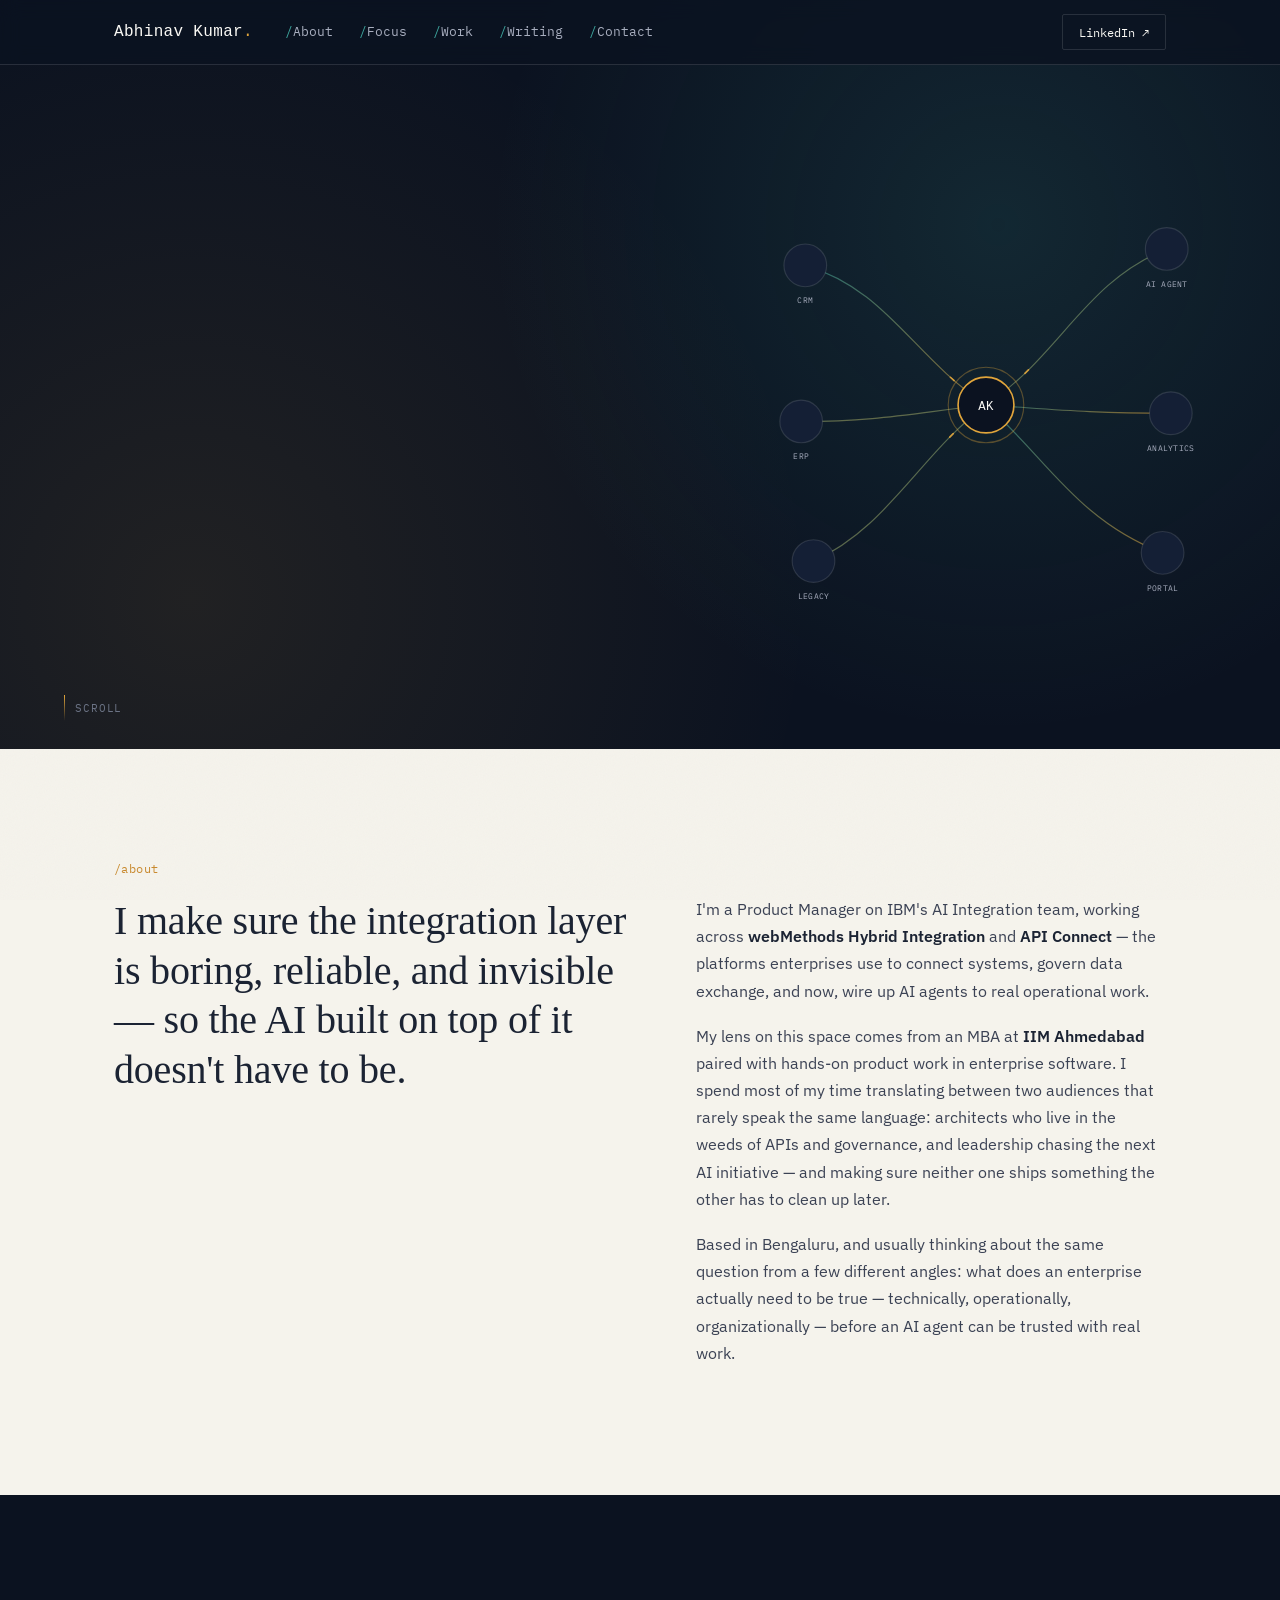
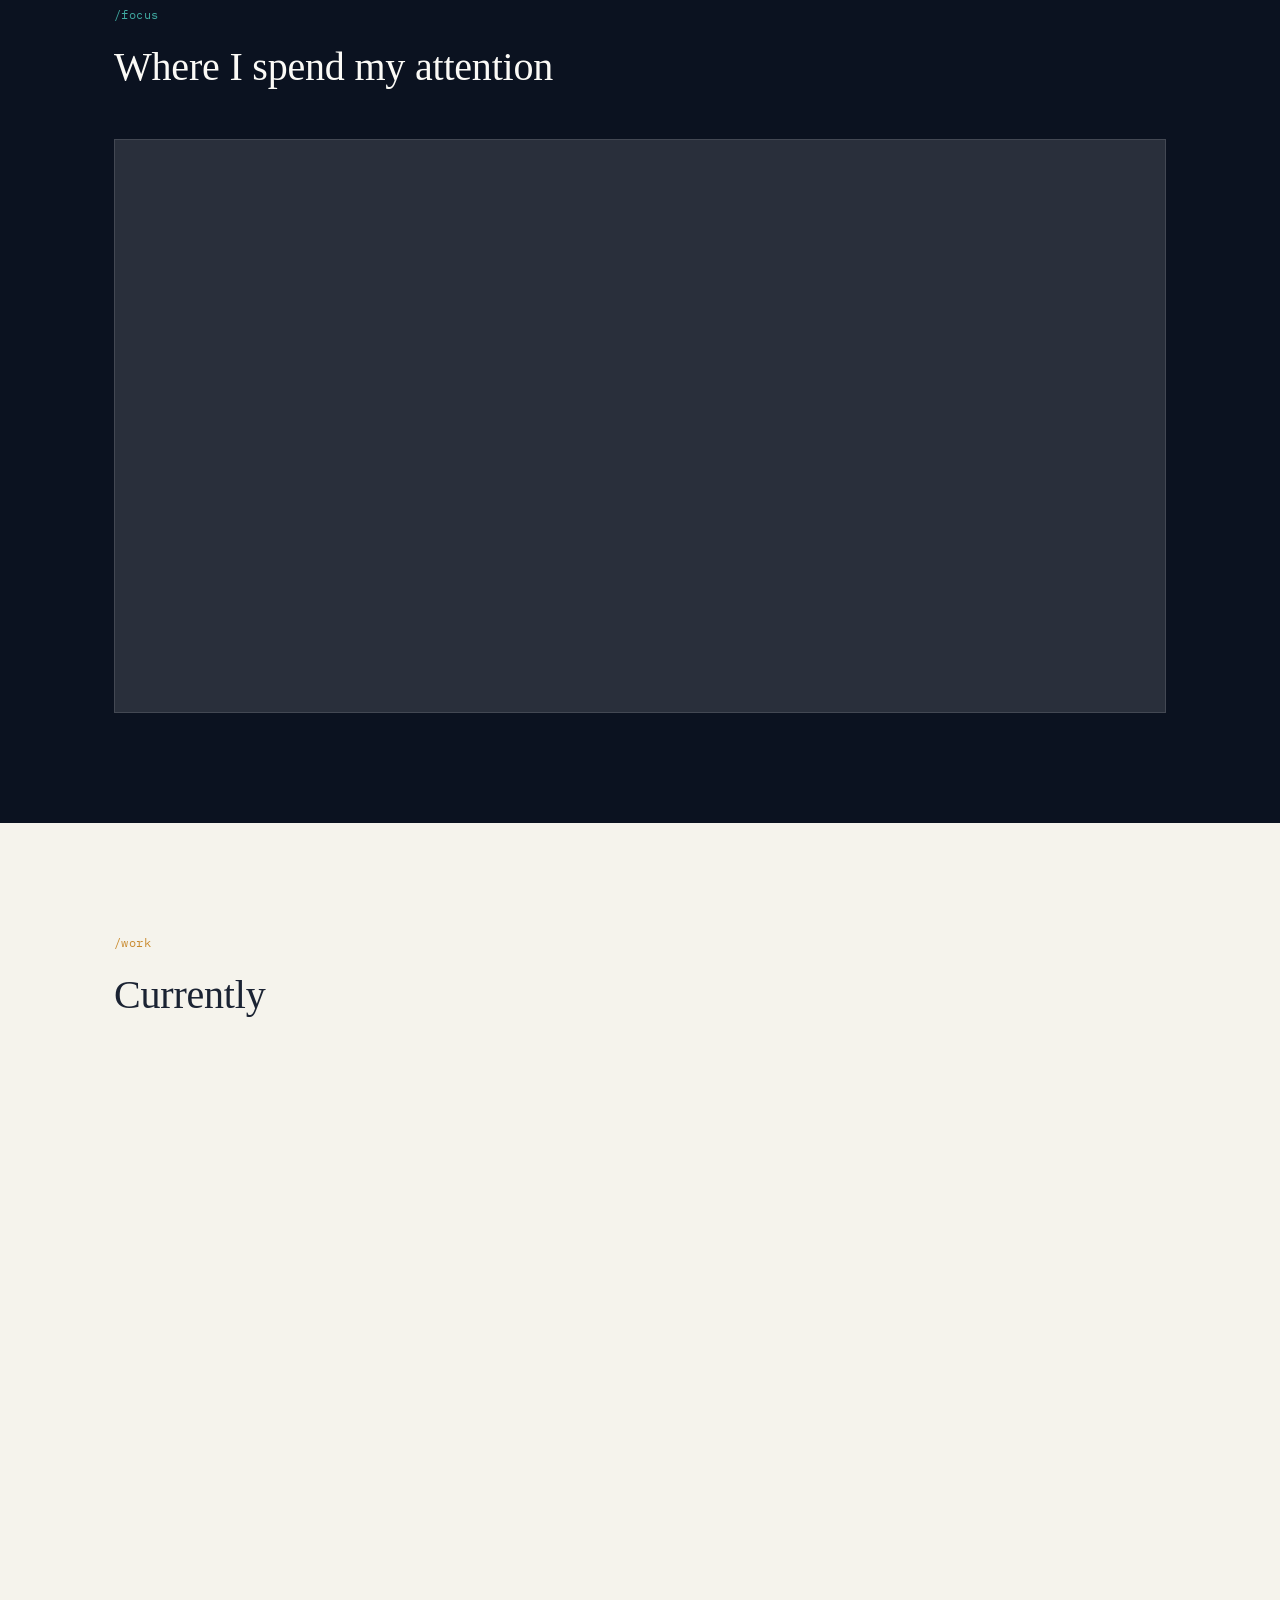
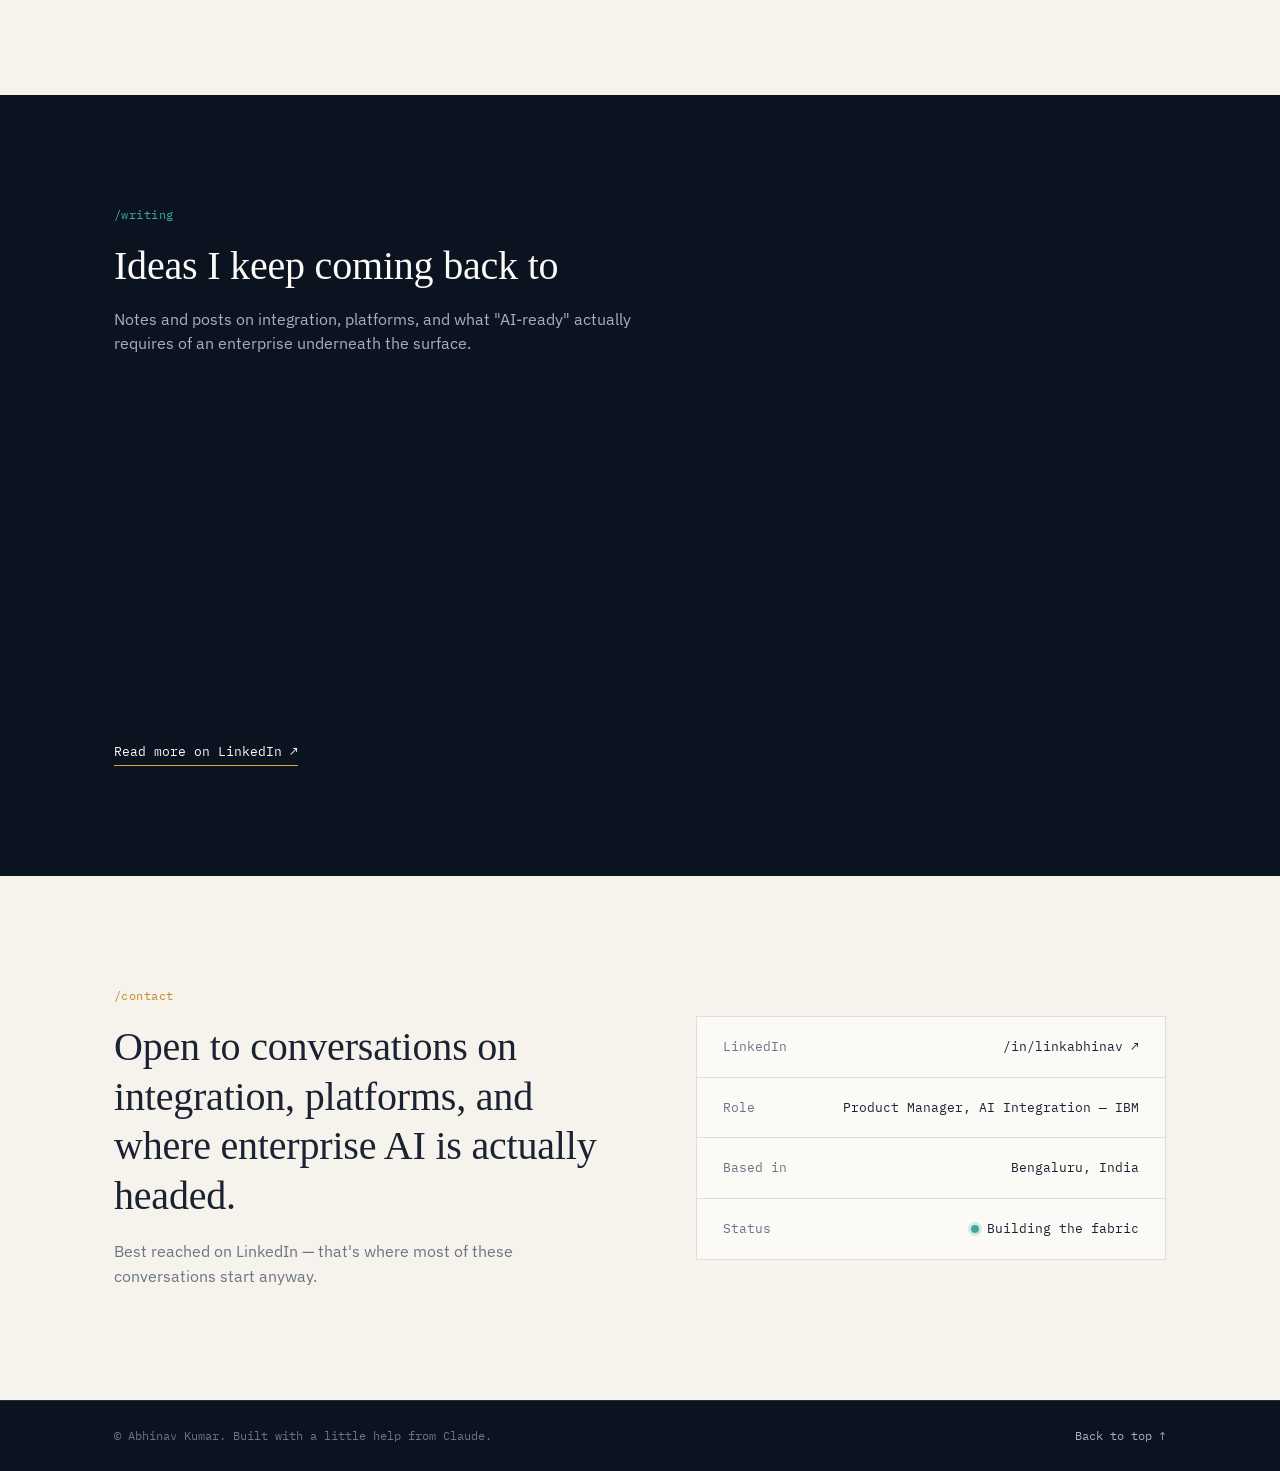
==== commit 85717cce: "Update index.html" ====
--- a/index.html
+++ b/index.html
@@ -17,13 +17,13 @@
 <!-- ===== NAV ===== -->
 <header class="nav" id="nav">
   <div class="nav__inner">
-    <a href="#top" class="nav__mark">AK<span class="nav__mark-dot">.</span></a>
+    <a href="#top" class="nav__mark">Abhinav Kumar<span class="nav__mark-dot">.</span></a>
     <nav class="nav__routes" aria-label="Primary">
-      <a href="#about" data-route="/about"><span class="nav__slash">/</span>about</a>
-      <a href="#focus" data-route="/focus"><span class="nav__slash">/</span>focus</a>
-      <a href="#work" data-route="/work"><span class="nav__slash">/</span>work</a>
-      <a href="#writing" data-route="/writing"><span class="nav__slash">/</span>writing</a>
-      <a href="#contact" data-route="/contact"><span class="nav__slash">/</span>contact</a>
+      <a href="#about" data-route="/about"><span class="nav__slash">/</span>About</a>
+      <a href="#focus" data-route="/focus"><span class="nav__slash">/</span>Focus</a>
+      <a href="#work" data-route="/work"><span class="nav__slash">/</span>Work</a>
+      <a href="#writing" data-route="/writing"><span class="nav__slash">/</span>Writing</a>
+      <a href="#contact" data-route="/contact"><span class="nav__slash">/</span>Contact</a>
     </nav>
     <a class="nav__cta" href="https://www.linkedin.com/in/linkabhinav/" target="_blank" rel="noopener">LinkedIn ↗</a>
     <button class="nav__toggle" id="navToggle" aria-label="Toggle menu" aria-expanded="false">
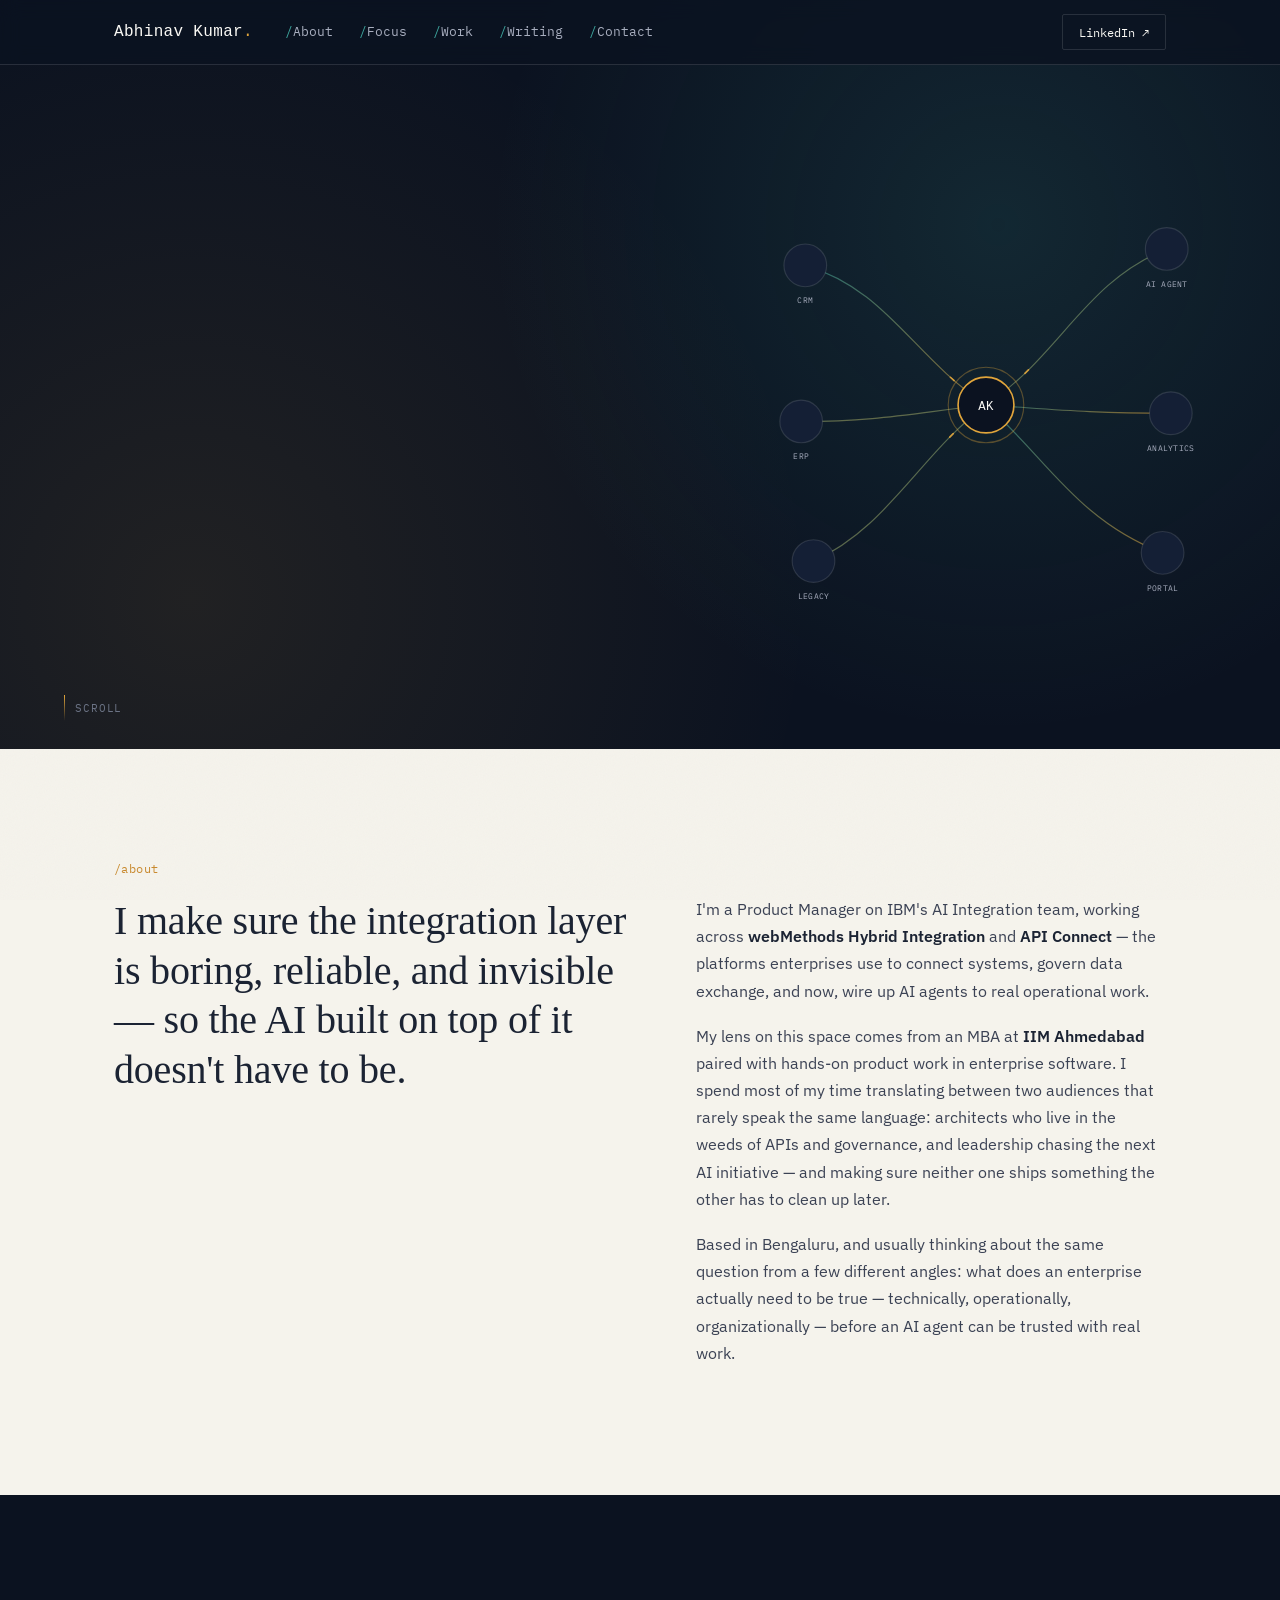
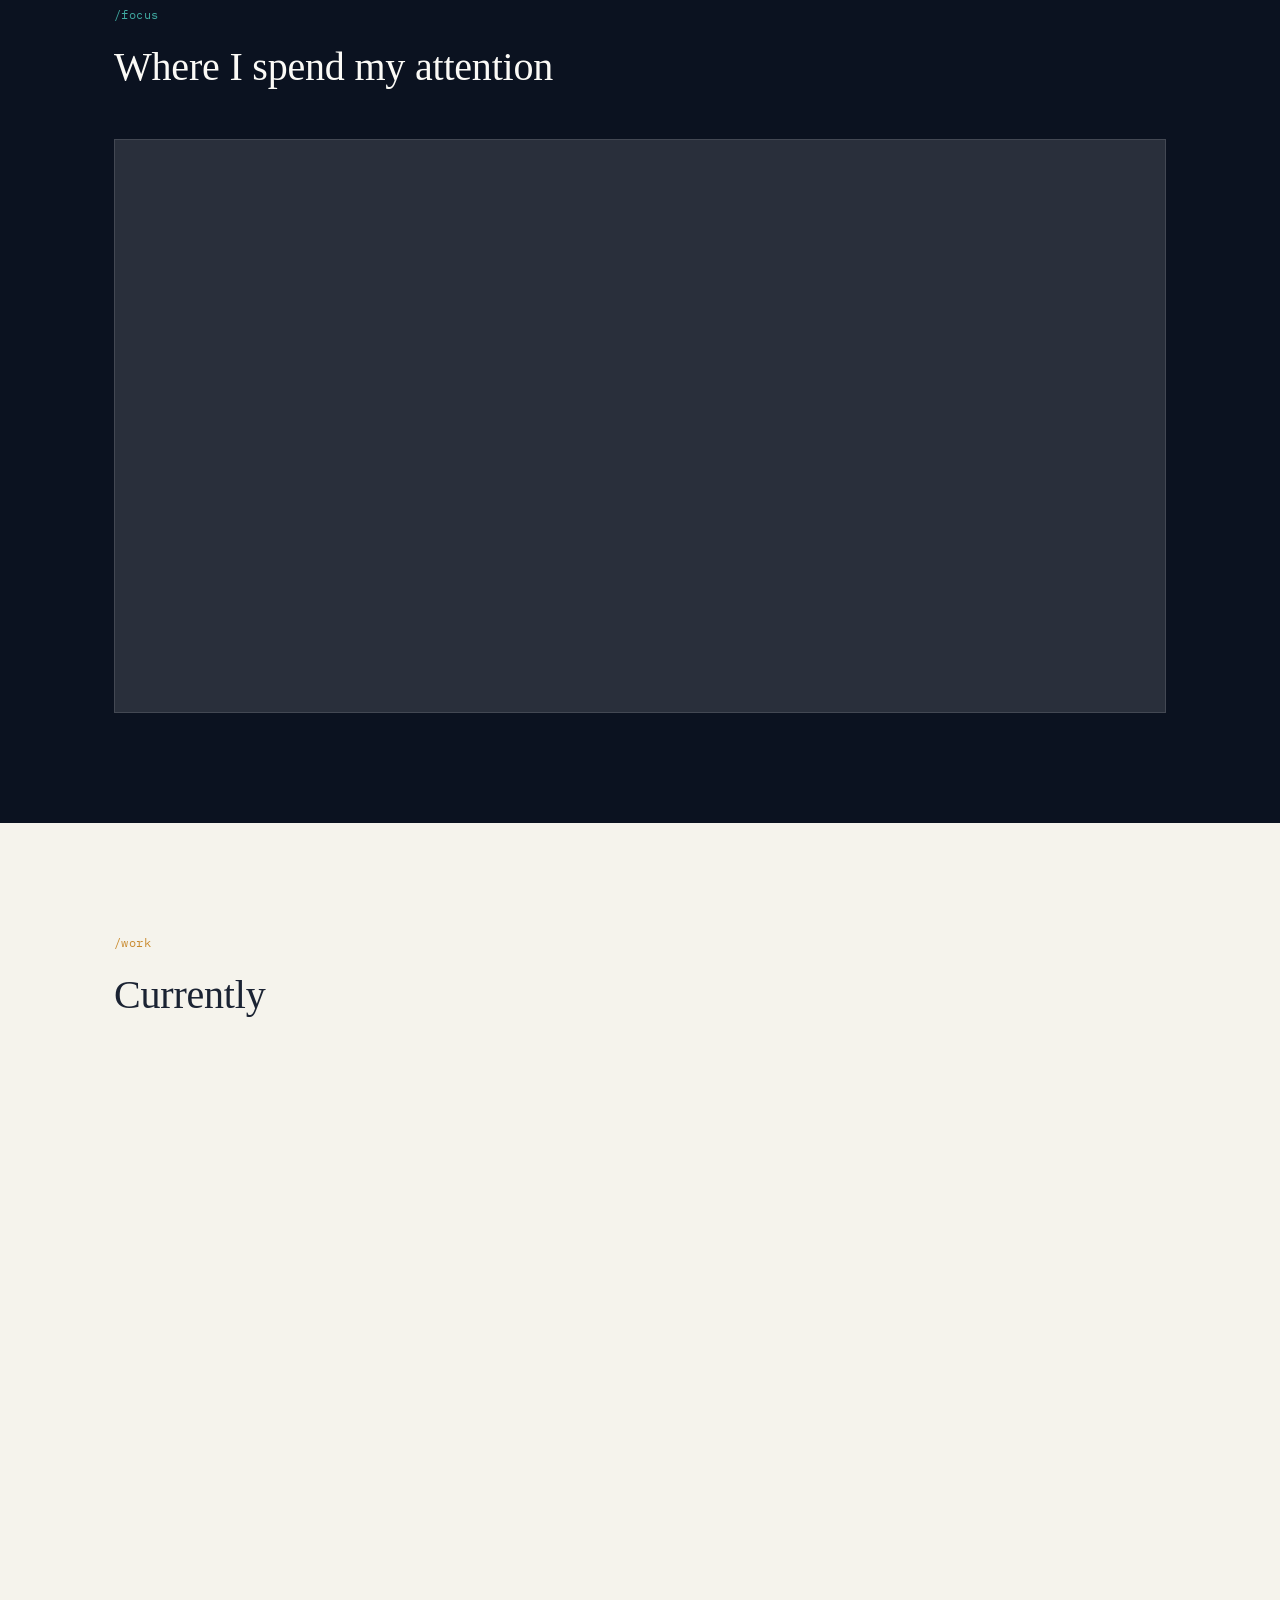
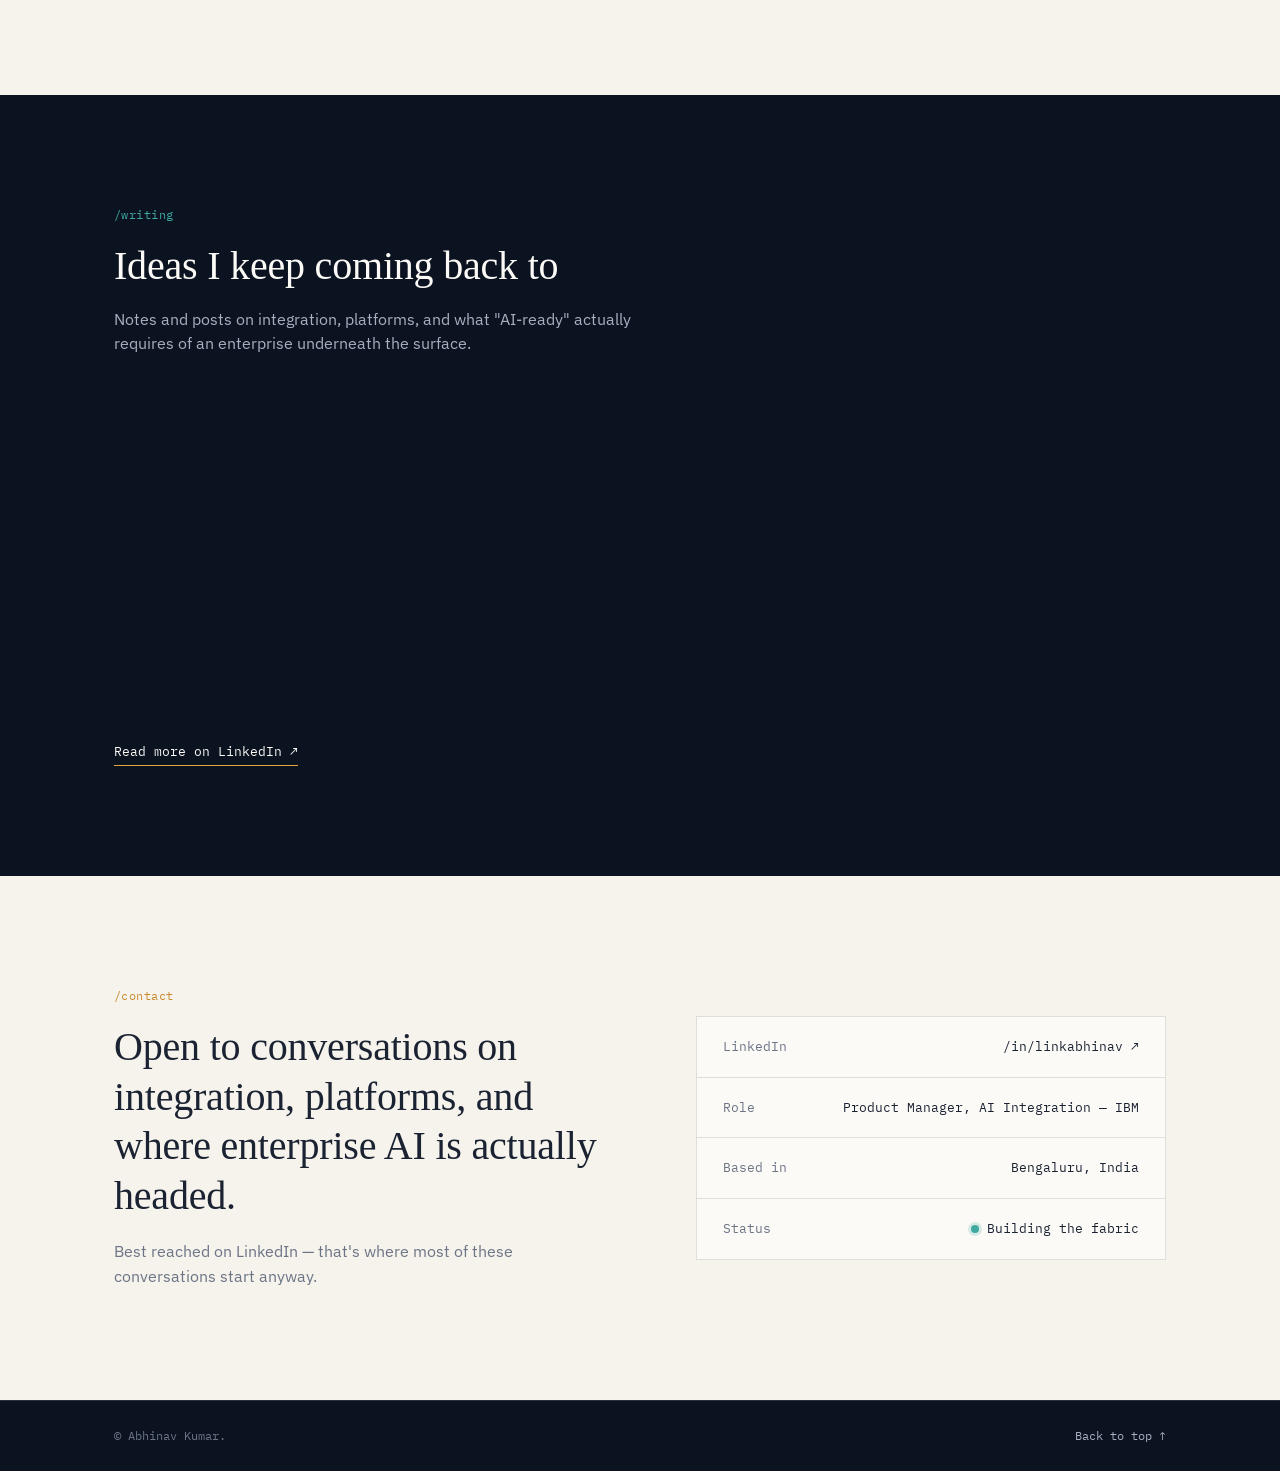
==== commit 5c86725d: "Update index.html" ====
--- a/index.html
+++ b/index.html
@@ -354,7 +354,7 @@
 
 <footer class="footer">
   <div class="container footer__inner">
-    <p>© <span id="year"></span> Abhinav Kumar. Built with a little help from Claude.</p>
+    <p>© <span id="year"></span> Abhinav Kumar. </p>
     <a href="#top" class="footer__top">Back to top ↑</a>
   </div>
 </footer>
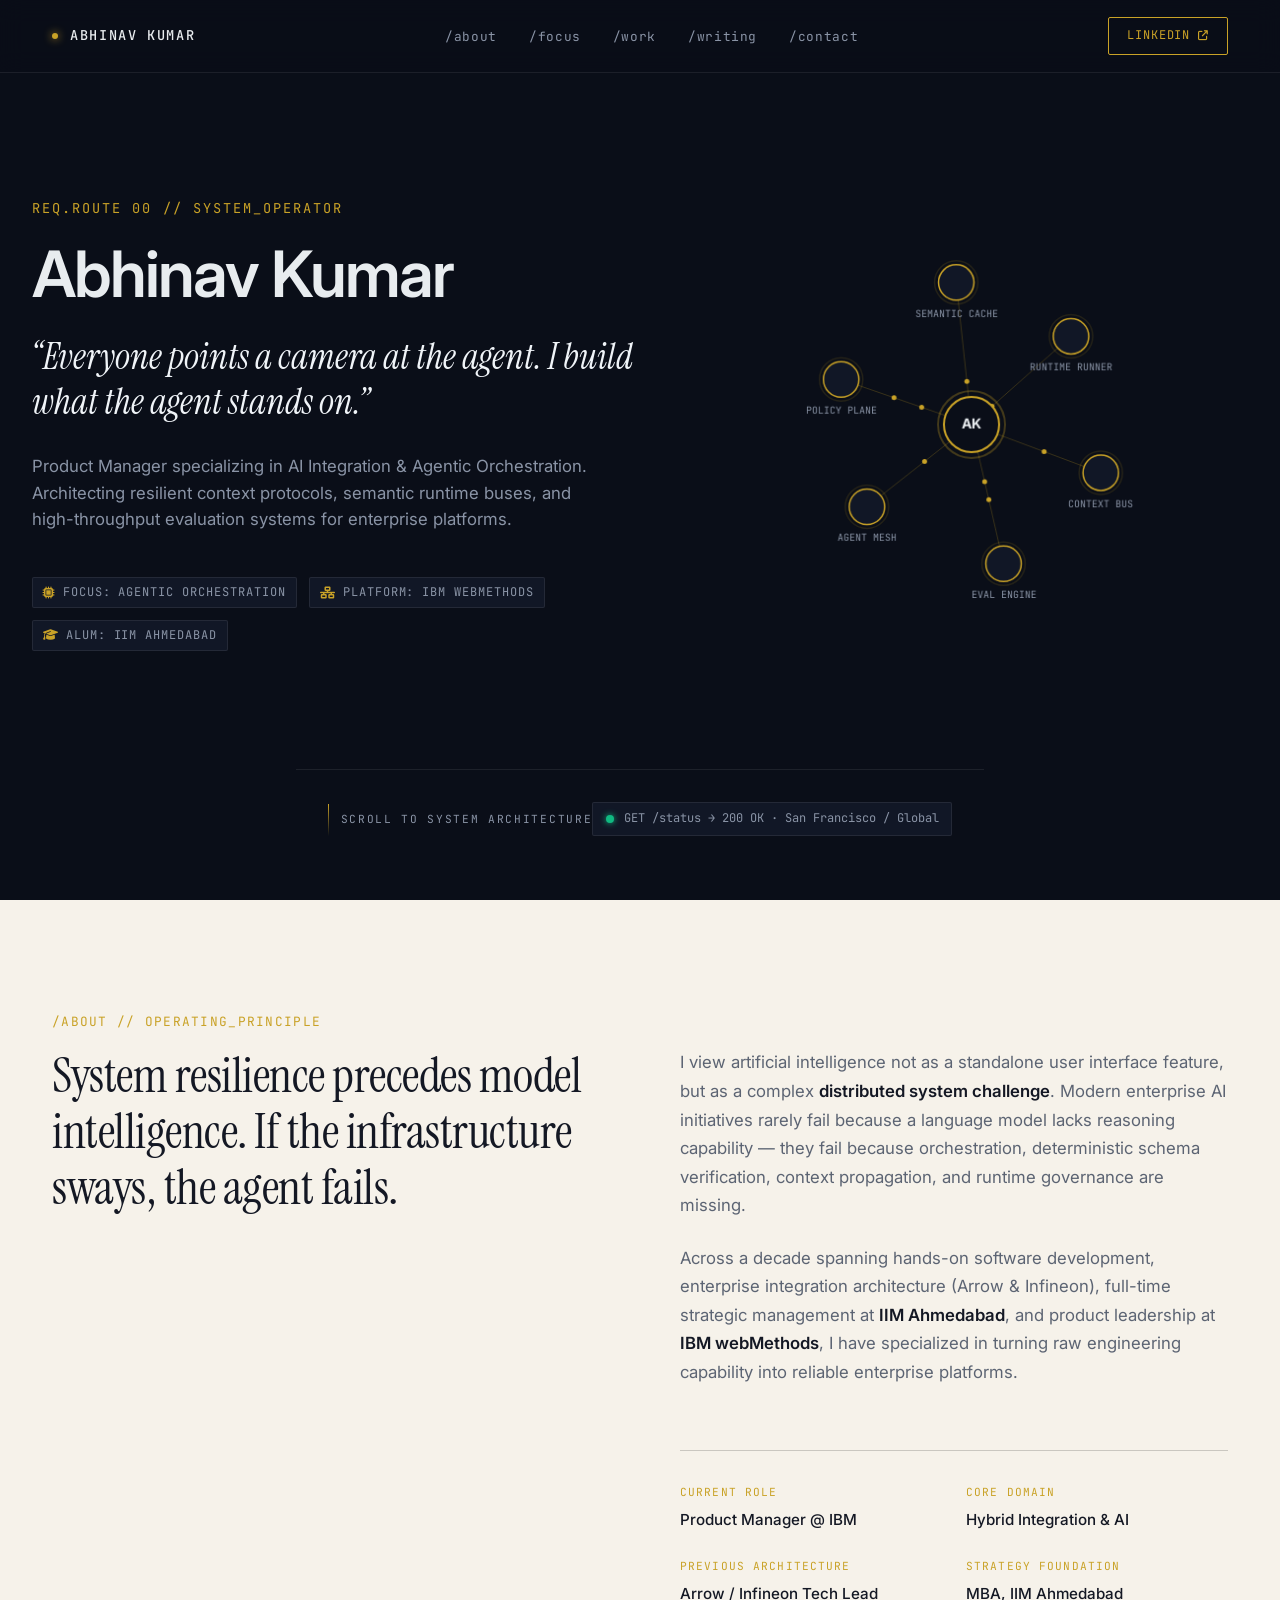
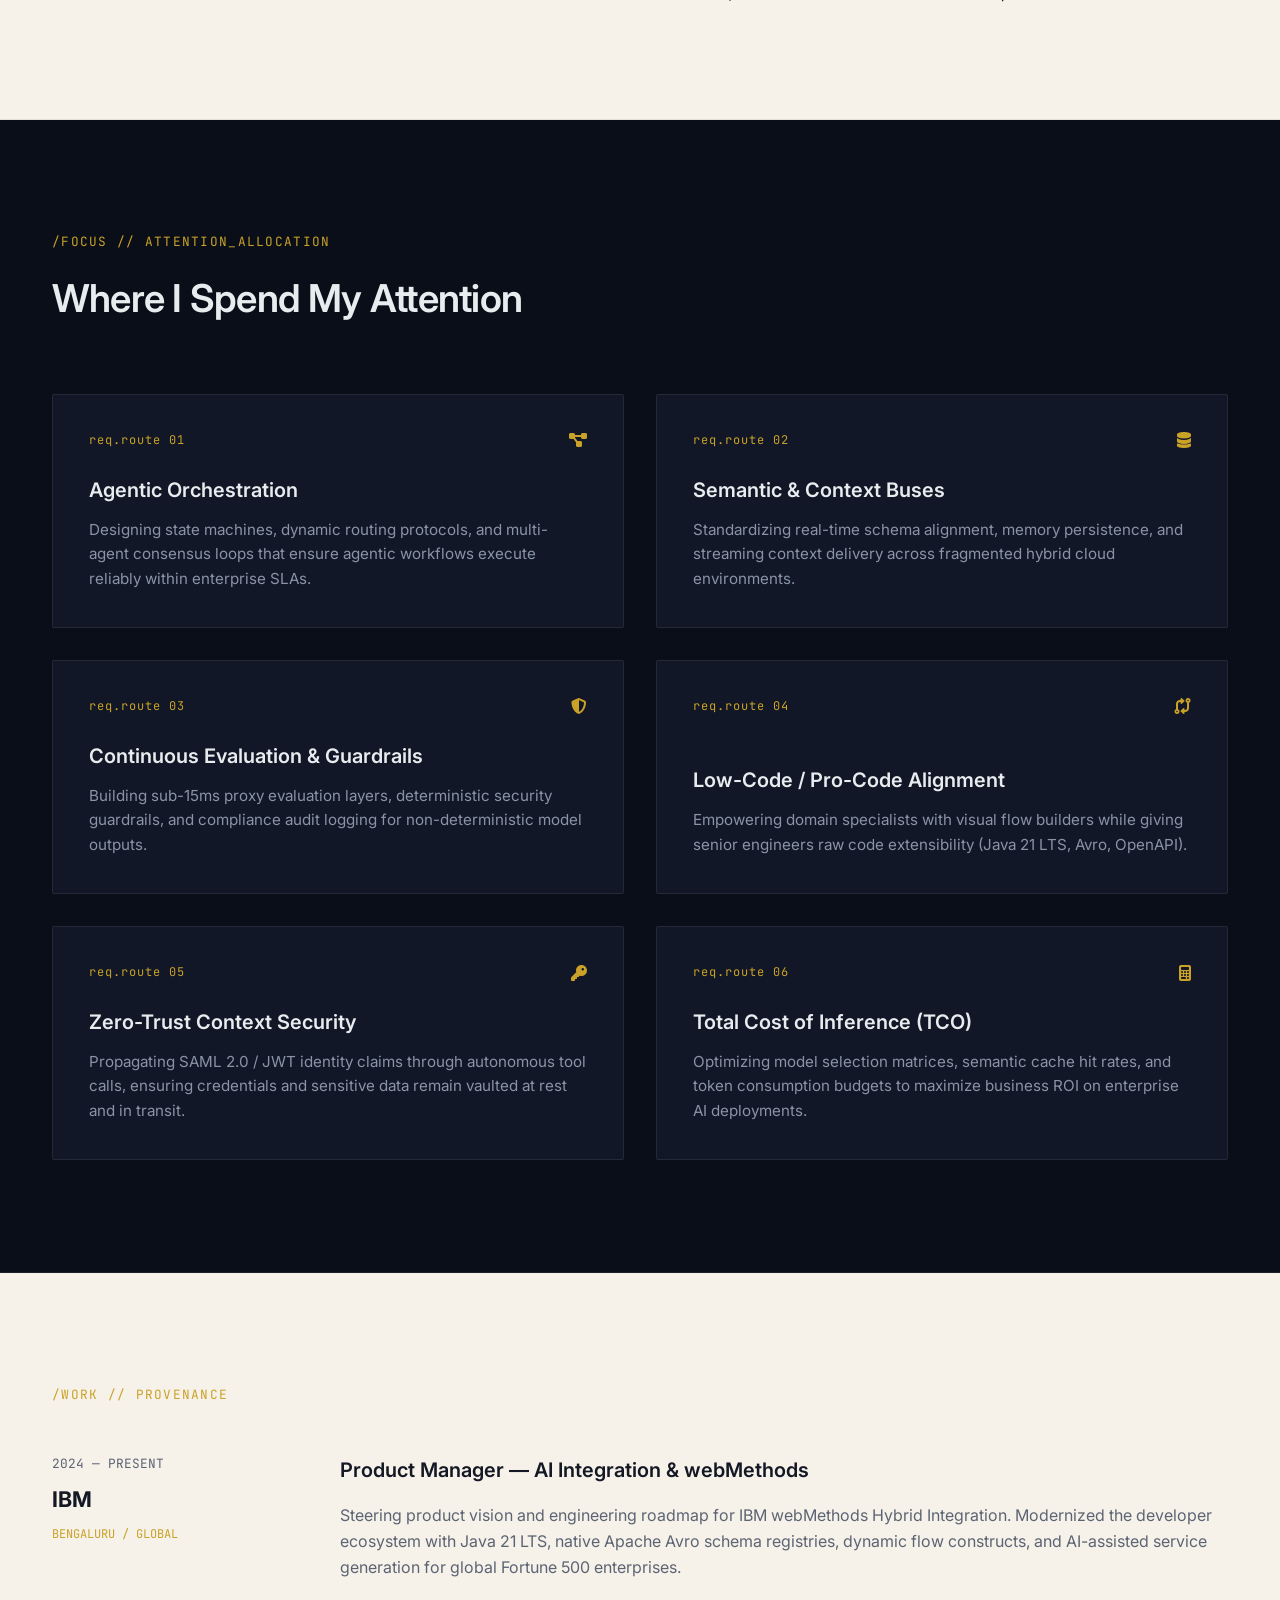
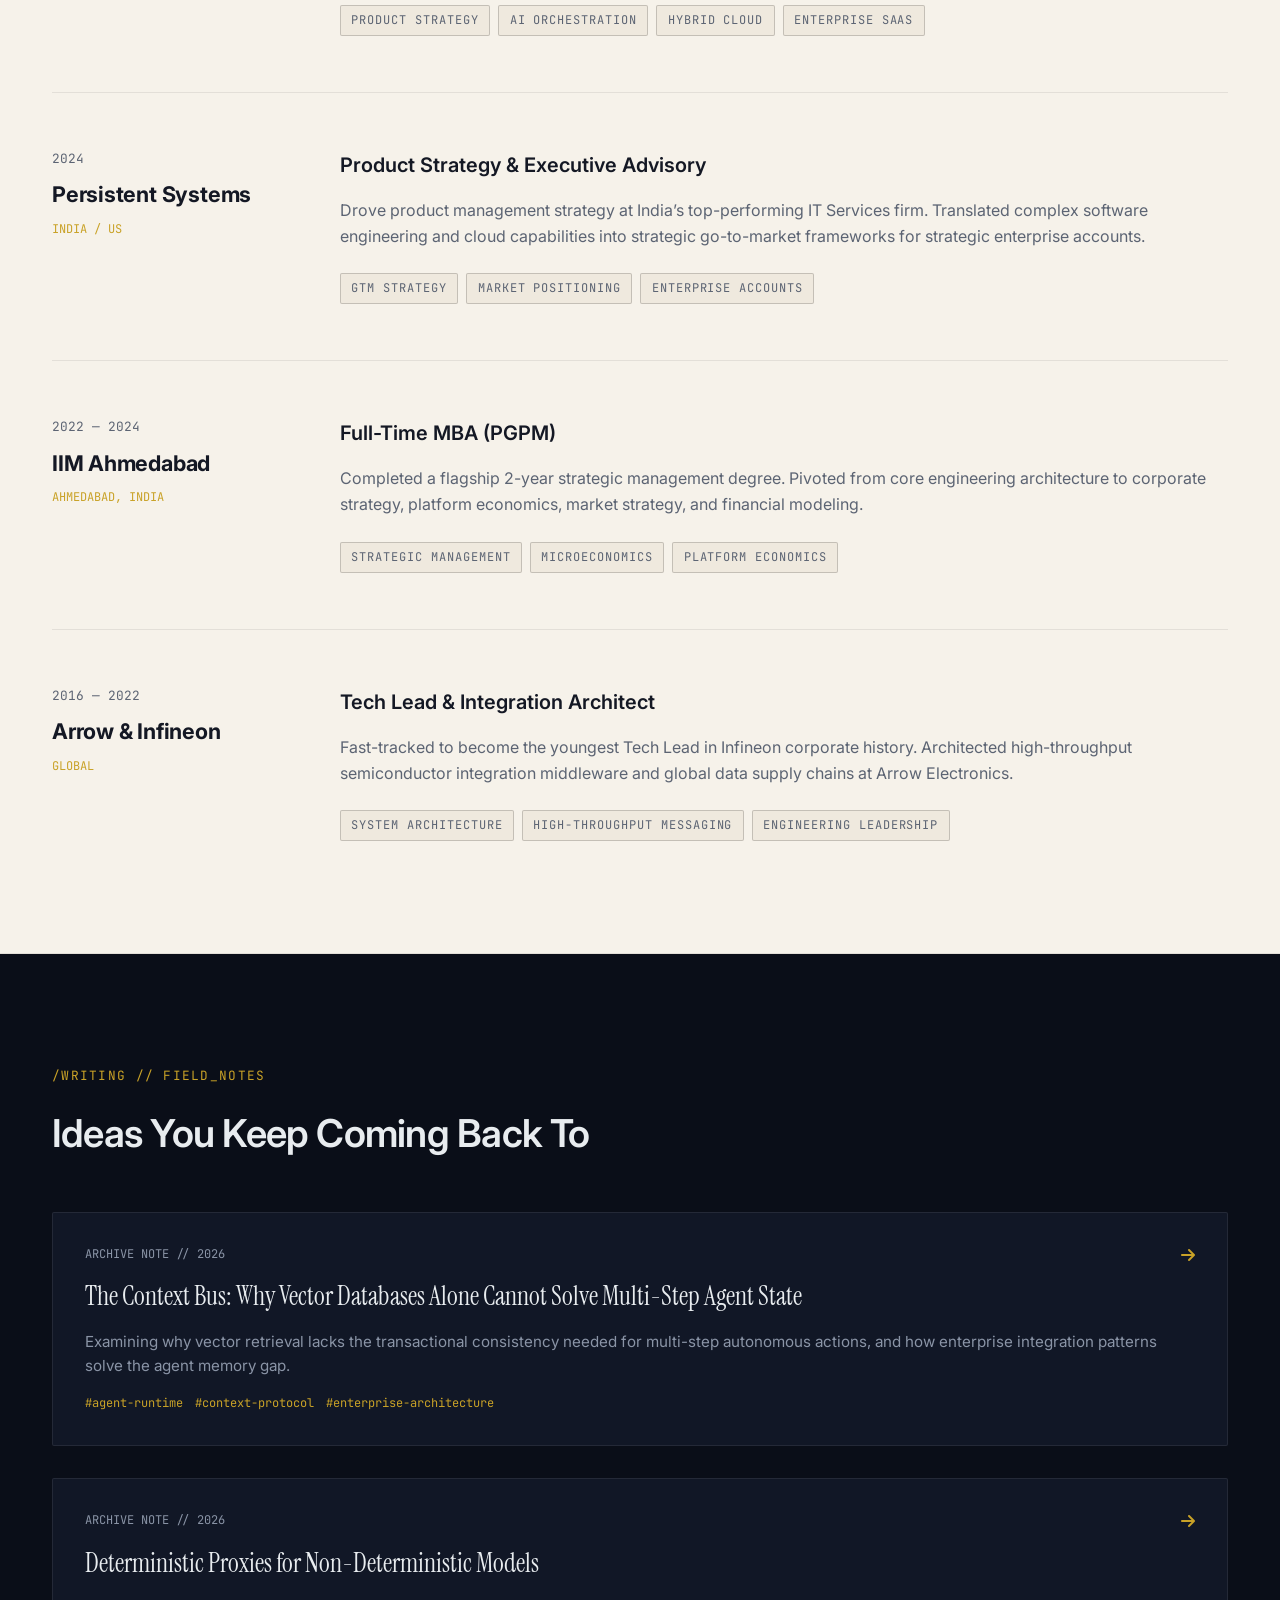
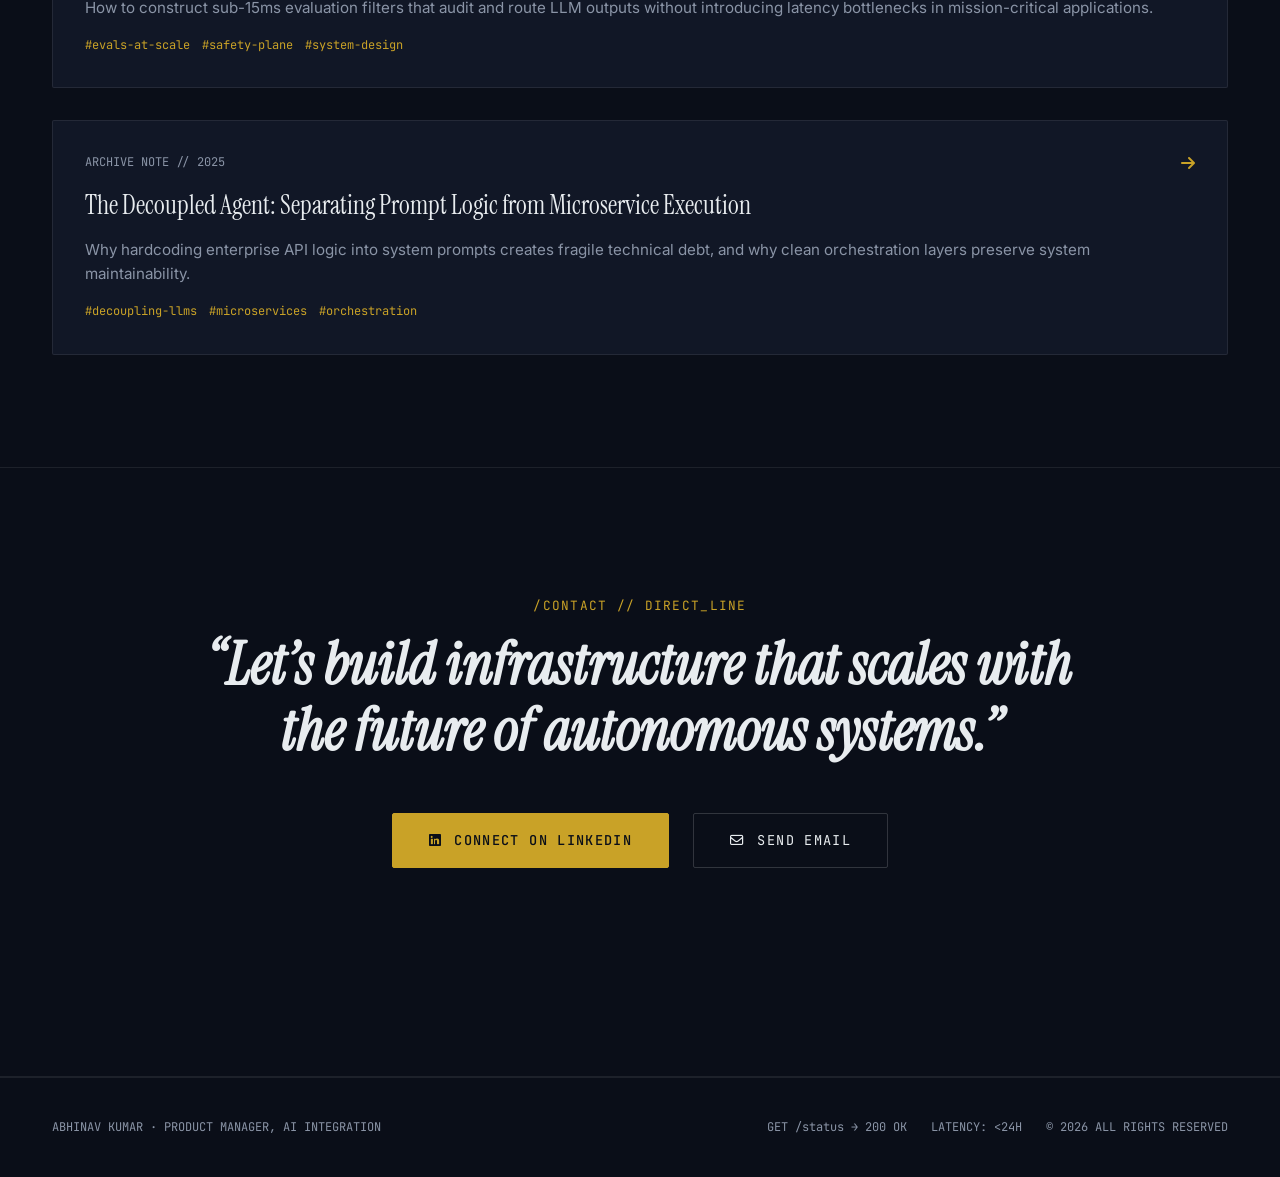
==== commit 7c7f2c11: "Update index.html" ====
--- a/index.html
+++ b/index.html
@@ -1,364 +1,1360 @@
 <!DOCTYPE html>
-<html lang="en">
+<html lang="en" class="scroll-smooth">
 <head>
-<meta charset="UTF-8">
-<meta name="viewport" content="width=device-width, initial-scale=1.0">
-<title>Abhinav Kumar — Product Manager, AI Integration</title>
-<meta name="description" content="Abhinav Kumar — Product Manager, AI Integration at IBM. Building the governed integration fabric that enterprise AI agents run on.">
-<link rel="preconnect" href="https://fonts.googleapis.com">
-<link rel="preconnect" href="https://fonts.gstatic.com" crossorigin>
-<link href="https://fonts.googleapis.com/css2?family=IBM+Plex+Serif:ital,wght@0,400;0,500;0,600;1,400&family=IBM+Plex+Sans:wght@300;400;500;600&family=IBM+Plex+Mono:wght@400;500&display=swap" rel="stylesheet">
-<link rel="stylesheet" href="assets/css/style.css">
+  <meta charset="UTF-8">
+  <meta name="viewport" content="width=device-width, initial-scale=1.0">
+  <title>Abhinav Kumar — Product Manager, AI Integration</title>
+  
+  <!-- Typography: Instrument Serif, Inter, and JetBrains Mono -->
+  <link rel="preconnect" href="https://fonts.googleapis.com">
+  <link rel="preconnect" href="https://fonts.gstatic.com" crossorigin>
+  <link href="https://fonts.googleapis.com/css2?family=Instrument+Serif:ital@0;1&family=Inter:wght@300;400;500;600&family=JetBrains+Mono:wght@400;500&display=swap" rel="stylesheet">
+  
+  <!-- Font Awesome Icons -->
+  <link rel="stylesheet" href="https://cdnjs.cloudflare.com/ajax/libs/font-awesome/6.5.1/css/all.min.css">
+
+  <style>
+    /* ==========================================================================
+       DESIGN SYSTEM & VARIABLES
+       ========================================================================== */
+    :root {
+      /* Palette */
+      --bg-dark: #0A0E18;
+      --bg-dark-surface: #111726;
+      --text-dark-primary: #E8ECEF;
+      --text-dark-muted: #8A94A6;
+      
+      --bg-cream: #F6F2EA;
+      --bg-cream-surface: #EFE9DE;
+      --text-cream-primary: #141824;
+      --text-cream-muted: #5C6473;
+      
+      --accent-gold: #C9A227;
+      --accent-gold-faint: rgba(201, 162, 39, 0.12);
+      --accent-gold-glow: rgba(201, 162, 39, 0.25);
+
+      --border-dark: rgba(255, 255, 255, 0.08);
+      --border-dark-strong: rgba(255, 255, 255, 0.16);
+      --border-cream: rgba(0, 0, 0, 0.08);
+      --border-cream-strong: rgba(0, 0, 0, 0.18);
+
+      /* Fonts */
+      --font-serif: 'Instrument Serif', Georgia, serif;
+      --font-sans: 'Inter', -apple-system, BlinkMacSystemFont, sans-serif;
+      --font-mono: 'JetBrains Mono', monospace;
+    }
+
+    /* Reset & Base Styles */
+    *, *::before, *::after {
+      box-sizing: border-box;
+      margin: 0;
+      padding: 0;
+    }
+
+    html, body {
+      width: 100%;
+      background-color: var(--bg-dark);
+      color: var(--text-dark-primary);
+      font-family: var(--font-sans);
+      font-size: 16px;
+      line-height: 1.6;
+      -webkit-font-smoothing: antialiased;
+      -moz-osx-font-smoothing: grayscale;
+    }
+
+    ::selection {
+      background: var(--accent-gold);
+      color: var(--bg-dark);
+    }
+
+    /* Typography Helpers */
+    .font-serif { font-family: var(--font-serif); }
+    .font-sans { font-family: var(--font-sans); }
+    .font-mono { font-family: var(--font-mono); }
+
+    .text-gold { color: var(--accent-gold); }
+
+    /* Layout Containers */
+    .container {
+      max-width: 1240px;
+      margin: 0 auto;
+      padding-left: 2rem;
+      padding-right: 2rem;
+    }
+
+    /* Section Bands */
+    .section-dark {
+      background-color: var(--bg-dark);
+      color: var(--text-dark-primary);
+      padding: 7rem 0;
+      border-bottom: 1px solid var(--border-dark);
+    }
+
+    .section-cream {
+      background-color: var(--bg-cream);
+      color: var(--text-cream-primary);
+      padding: 7rem 0;
+      border-bottom: 1px solid var(--border-cream);
+    }
+
+    /* Hairline Dividers & Badges */
+    .hairline-dark { border-color: var(--border-dark); }
+    .hairline-cream { border-color: var(--border-cream); }
+
+    .meta-tag {
+      font-family: var(--font-mono);
+      font-size: 0.75rem;
+      letter-spacing: 0.08em;
+      text-transform: uppercase;
+      padding: 0.3rem 0.65rem;
+      border-radius: 2px;
+      display: inline-flex;
+      align-items: center;
+      gap: 0.4rem;
+      white-space: nowrap;
+    }
+
+    .meta-tag-dark {
+      background: var(--bg-dark-surface);
+      border: 1px solid var(--border-dark);
+      color: var(--text-dark-muted);
+    }
+
+    .meta-tag-cream {
+      background: var(--bg-cream-surface);
+      border: 1px solid var(--border-cream-strong);
+      color: var(--text-cream-muted);
+    }
+
+    .route-prefix {
+      font-family: var(--font-mono);
+      font-size: 0.8rem;
+      letter-spacing: 0.1em;
+      color: var(--accent-gold);
+      text-transform: uppercase;
+      margin-bottom: 1rem;
+      display: block;
+    }
+
+    /* Navigation */
+    header {
+      position: fixed;
+      top: 0;
+      left: 0;
+      width: 100%;
+      z-index: 100;
+      background: rgba(10, 14, 24, 0.85);
+      backdrop-filter: blur(12px);
+      -webkit-backdrop-filter: blur(12px);
+      border-bottom: 1px solid var(--border-dark);
+      transition: all 0.3s ease;
+    }
+
+    .nav-inner {
+      display: flex;
+      align-items: center;
+      justify-content: space-between;
+      height: 4.5rem;
+    }
+
+    .brand-logo {
+      font-family: var(--font-mono);
+      font-size: 0.85rem;
+      font-weight: 500;
+      letter-spacing: 0.12em;
+      color: var(--text-dark-primary);
+      text-decoration: none;
+      display: flex;
+      align-items: center;
+      gap: 0.75rem;
+    }
+
+    .brand-dot {
+      width: 6px;
+      height: 6px;
+      background-color: var(--accent-gold);
+      border-radius: 50%;
+      display: inline-block;
+      box-shadow: 0 0 8px var(--accent-gold);
+    }
+
+    .nav-menu {
+      display: flex;
+      align-items: center;
+      gap: 2rem;
+      list-style: none;
+    }
+
+    .nav-link {
+      font-family: var(--font-mono);
+      font-size: 0.8rem;
+      color: var(--text-dark-muted);
+      text-decoration: none;
+      letter-spacing: 0.05em;
+      position: relative;
+      padding-bottom: 2px;
+      transition: color 0.2s ease;
+    }
+
+    .nav-link::after {
+      content: '';
+      position: absolute;
+      bottom: 0;
+      left: 0;
+      width: 0%;
+      height: 1px;
+      background-color: var(--accent-gold);
+      transition: width 0.25s ease;
+    }
+
+    .nav-link:hover {
+      color: var(--text-dark-primary);
+    }
+
+    .nav-link:hover::after {
+      width: 100%;
+    }
+
+    .btn-outline {
+      font-family: var(--font-mono);
+      font-size: 0.75rem;
+      letter-spacing: 0.08em;
+      text-transform: uppercase;
+      padding: 0.55rem 1.1rem;
+      border: 1px solid var(--accent-gold);
+      color: var(--accent-gold);
+      background: transparent;
+      text-decoration: none;
+      border-radius: 2px;
+      transition: all 0.25s ease;
+      display: inline-flex;
+      align-items: center;
+      gap: 0.5rem;
+    }
+
+    .btn-outline:hover {
+      background: var(--accent-gold-faint);
+      color: #FFFFFF;
+      border-color: #E2C054;
+    }
+
+    /* Mobile Nav Toggle */
+    .mobile-toggle {
+      display: none;
+      background: none;
+      border: none;
+      color: var(--text-dark-primary);
+      font-size: 1.25rem;
+      cursor: pointer;
+    }
+
+    /* ==========================================================================
+       HERO SECTION
+       ========================================================================== */
+    .hero-section {
+      min-height: 100vh;
+      padding-top: 7rem;
+      padding-bottom: 4rem;
+      display: flex;
+      flex-direction: column;
+      justify-content: space-between;
+      position: relative;
+      background-color: var(--bg-dark);
+      overflow: hidden;
+    }
+
+    .hero-grid {
+      display: grid;
+      grid-template-columns: 1.15fr 0.85fr;
+      gap: 4rem;
+      align-items: center;
+      margin: auto 0;
+    }
+
+    .hero-title-group {
+      display: flex;
+      flex-direction: column;
+      gap: 1.25rem;
+    }
+
+    .hero-role {
+      font-family: var(--font-mono);
+      font-size: 0.85rem;
+      letter-spacing: 0.15em;
+      text-transform: uppercase;
+      color: var(--accent-gold);
+    }
+
+    .hero-name {
+      font-family: var(--font-sans);
+      font-size: clamp(2.5rem, 5vw, 4.25rem);
+      font-weight: 600;
+      line-height: 1.05;
+      letter-spacing: -0.03em;
+      color: var(--text-dark-primary);
+    }
+
+    .hero-manifesto {
+      font-family: var(--font-serif);
+      font-size: clamp(1.6rem, 2.8vw, 2.3rem);
+      line-height: 1.25;
+      color: #F0F4F8;
+      font-style: italic;
+      margin-top: 0.5rem;
+    }
+
+    .hero-body {
+      font-size: 1.05rem;
+      color: var(--text-dark-muted);
+      max-width: 580px;
+      line-height: 1.6;
+      margin-top: 0.5rem;
+    }
+
+    .hero-chips {
+      display: flex;
+      flex-wrap: wrap;
+      gap: 0.75rem;
+      margin-top: 1.5rem;
+    }
+
+    /* Hero System Canvas Visual */
+    .canvas-container {
+      width: 100%;
+      aspect-ratio: 1 / 1;
+      max-width: 480px;
+      margin: 0 auto;
+      position: relative;
+      display: flex;
+      align-items: center;
+      justify-content: center;
+    }
+
+    #systemCanvas {
+      width: 100%;
+      height: 100%;
+      display: block;
+    }
+
+    .hero-footer {
+      display: flex;
+      align-items: flex-end;
+      justify-content: space-between;
+      padding-top: 2rem;
+      border-top: 1px solid var(--border-dark);
+      margin-top: 2rem;
+    }
+
+    .scroll-indicator {
+      display: flex;
+      align-items: center;
+      gap: 0.75rem;
+      font-family: var(--font-mono);
+      font-size: 0.7rem;
+      letter-spacing: 0.15em;
+      color: var(--text-dark-muted);
+      text-transform: uppercase;
+    }
+
+    .scroll-line {
+      width: 1px;
+      height: 32px;
+      background: linear-gradient(to bottom, var(--accent-gold), transparent);
+    }
+
+    .status-terminal {
+      font-family: var(--font-mono);
+      font-size: 0.75rem;
+      color: var(--text-dark-muted);
+      display: flex;
+      align-items: center;
+      gap: 0.6rem;
+      background: var(--bg-dark-surface);
+      padding: 0.4rem 0.8rem;
+      border: 1px solid var(--border-dark);
+      border-radius: 2px;
+    }
+
+    .status-badge {
+      width: 8px;
+      height: 8px;
+      border-radius: 50%;
+      background-color: #10B981;
+      box-shadow: 0 0 6px #10B981;
+    }
+
+    /* ==========================================================================
+       SECTION 1: /ABOUT (Editorial Cream)
+       ========================================================================== */
+    .about-split {
+      display: grid;
+      grid-template-columns: 1fr 1fr;
+      gap: 5rem;
+      align-items: start;
+    }
+
+    .about-headline {
+      font-family: var(--font-serif);
+      font-size: clamp(2.2rem, 3.8vw, 3.4rem);
+      line-height: 1.15;
+      font-weight: 400;
+      color: var(--text-cream-primary);
+      letter-spacing: -0.01em;
+    }
+
+    .about-copy {
+      display: flex;
+      flex-direction: column;
+      gap: 1.5rem;
+      font-size: 1.05rem;
+      color: var(--text-cream-muted);
+      line-height: 1.7;
+    }
+
+    .about-copy p strong {
+      color: var(--text-cream-primary);
+      font-weight: 600;
+    }
+
+    .about-spec-grid {
+      display: grid;
+      grid-template-columns: repeat(2, 1fr);
+      gap: 1.5rem;
+      margin-top: 2.5rem;
+      padding-top: 2rem;
+      border-top: 1px solid var(--border-cream-strong);
+    }
+
+    .spec-item {
+      display: flex;
+      flex-direction: column;
+      gap: 0.3rem;
+    }
+
+    .spec-label {
+      font-family: var(--font-mono);
+      font-size: 0.7rem;
+      letter-spacing: 0.1em;
+      text-transform: uppercase;
+      color: var(--accent-gold);
+    }
+
+    .spec-value {
+      font-size: 0.95rem;
+      font-weight: 500;
+      color: var(--text-cream-primary);
+    }
+
+    /* ==========================================================================
+       SECTION 2: /FOCUS (Dark Architecture Grid)
+       ========================================================================== */
+    .focus-header-group {
+      margin-bottom: 4rem;
+    }
+
+    .focus-headline {
+      font-family: var(--font-sans);
+      font-size: clamp(1.8rem, 3vw, 2.75rem);
+      font-weight: 600;
+      letter-spacing: -0.02em;
+      color: var(--text-dark-primary);
+    }
+
+    .focus-grid {
+      display: grid;
+      grid-template-columns: repeat(2, 1fr);
+      gap: 2rem;
+    }
+
+    .focus-card {
+      background: var(--bg-dark-surface);
+      border: 1px solid var(--border-dark);
+      padding: 2.25rem;
+      border-radius: 2px;
+      display: flex;
+      flex-direction: column;
+      justify-content: space-between;
+      transition: border-color 0.3s ease, transform 0.3s ease;
+    }
+
+    .focus-card:hover {
+      border-color: var(--accent-gold);
+      transform: translateY(-2px);
+    }
+
+    .focus-card-header {
+      display: flex;
+      align-items: center;
+      justify-content: space-between;
+      margin-bottom: 1.5rem;
+    }
+
+    .focus-route {
+      font-family: var(--font-mono);
+      font-size: 0.75rem;
+      color: var(--accent-gold);
+      letter-spacing: 0.08em;
+    }
+
+    .focus-title {
+      font-family: var(--font-sans);
+      font-size: 1.25rem;
+      font-weight: 600;
+      color: var(--text-dark-primary);
+      margin-bottom: 0.75rem;
+    }
+
+    .focus-desc {
+      font-size: 0.95rem;
+      color: var(--text-dark-muted);
+      line-height: 1.6;
+    }
+
+    /* ==========================================================================
+       SECTION 3: /WORK (Cream Provenance Timeline)
+       ========================================================================== */
+    .work-timeline {
+      display: flex;
+      flex-direction: column;
+      gap: 3.5rem;
+      margin-top: 3rem;
+    }
+
+    .work-item {
+      display: grid;
+      grid-template-columns: 240px 1fr;
+      gap: 3rem;
+      padding-bottom: 3.5rem;
+      border-bottom: 1px solid var(--border-cream);
+    }
+
+    .work-item:last-child {
+      border-bottom: none;
+      padding-bottom: 0;
+    }
+
+    .work-meta {
+      display: flex;
+      flex-direction: column;
+      gap: 0.5rem;
+    }
+
+    .work-period {
+      font-family: var(--font-mono);
+      font-size: 0.8rem;
+      color: var(--text-cream-muted);
+    }
+
+    .work-company {
+      font-size: 1.35rem;
+      font-weight: 700;
+      color: var(--text-cream-primary);
+      letter-spacing: -0.01em;
+    }
+
+    .work-location {
+      font-family: var(--font-mono);
+      font-size: 0.75rem;
+      color: var(--accent-gold);
+      text-transform: uppercase;
+    }
+
+    .work-details {
+      display: flex;
+      flex-direction: column;
+      gap: 1rem;
+    }
+
+    .work-role {
+      font-family: var(--font-sans);
+      font-size: 1.25rem;
+      font-weight: 600;
+      color: var(--text-cream-primary);
+    }
+
+    .work-summary {
+      font-size: 1rem;
+      color: var(--text-cream-muted);
+      line-height: 1.65;
+    }
+
+    .work-tags {
+      display: flex;
+      flex-wrap: wrap;
+      gap: 0.5rem;
+      margin-top: 0.5rem;
+    }
+
+    /* ==========================================================================
+       SECTION 4: /WRITING (Dark Notes & Monograph)
+       ========================================================================== */
+    .writing-list {
+      display: flex;
+      flex-direction: column;
+      gap: 2rem;
+      margin-top: 3rem;
+    }
+
+    .writing-card {
+      background: var(--bg-dark-surface);
+      border: 1px solid var(--border-dark);
+      padding: 2rem;
+      border-radius: 2px;
+      text-decoration: none;
+      display: flex;
+      flex-direction: column;
+      gap: 1rem;
+      transition: all 0.3s ease;
+    }
+
+    .writing-card:hover {
+      border-color: var(--accent-gold);
+      background: rgba(17, 23, 38, 0.9);
+    }
+
+    .writing-header {
+      display: flex;
+      align-items: center;
+      justify-content: space-between;
+    }
+
+    .writing-date {
+      font-family: var(--font-mono);
+      font-size: 0.75rem;
+      color: var(--text-dark-muted);
+    }
+
+    .writing-title {
+      font-family: var(--font-serif);
+      font-size: 1.6rem;
+      font-weight: 400;
+      color: var(--text-dark-primary);
+      line-height: 1.3;
+      transition: color 0.2s ease;
+    }
+
+    .writing-card:hover .writing-title {
+      color: var(--accent-gold);
+    }
+
+    .writing-excerpt {
+      font-size: 0.95rem;
+      color: var(--text-dark-muted);
+      line-height: 1.6;
+    }
+
+    .writing-tags {
+      display: flex;
+      gap: 0.75rem;
+      font-family: var(--font-mono);
+      font-size: 0.75rem;
+      color: var(--accent-gold);
+    }
+
+    /* ==========================================================================
+       SECTION 5: /CONTACT & FOOTER
+       ========================================================================== */
+    .contact-section {
+      text-align: center;
+      padding: 8rem 0;
+    }
+
+    .contact-invitation {
+      font-family: var(--font-serif);
+      font-size: clamp(2.2rem, 4.5vw, 3.8rem);
+      line-height: 1.15;
+      color: var(--text-dark-primary);
+      max-width: 900px;
+      margin: 0 auto 3rem auto;
+      font-style: italic;
+    }
+
+    .contact-actions {
+      display: flex;
+      align-items: center;
+      justify-content: center;
+      gap: 1.5rem;
+      margin-bottom: 5rem;
+    }
+
+    .btn-large-gold {
+      font-family: var(--font-mono);
+      font-size: 0.85rem;
+      letter-spacing: 0.1em;
+      text-transform: uppercase;
+      padding: 1rem 2.25rem;
+      border: 1px solid var(--accent-gold);
+      color: var(--bg-dark);
+      background: var(--accent-gold);
+      text-decoration: none;
+      border-radius: 2px;
+      font-weight: 500;
+      transition: all 0.3s ease;
+      display: inline-flex;
+      align-items: center;
+      gap: 0.75rem;
+    }
+
+    .btn-large-gold:hover {
+      background: #E2C054;
+      border-color: #E2C054;
+      box-shadow: 0 0 20px var(--accent-gold-glow);
+    }
+
+    .btn-large-outline {
+      font-family: var(--font-mono);
+      font-size: 0.85rem;
+      letter-spacing: 0.1em;
+      text-transform: uppercase;
+      padding: 1rem 2.25rem;
+      border: 1px solid var(--border-dark-strong);
+      color: var(--text-dark-primary);
+      background: transparent;
+      text-decoration: none;
+      border-radius: 2px;
+      transition: all 0.3s ease;
+      display: inline-flex;
+      align-items: center;
+      gap: 0.75rem;
+    }
+
+    .btn-large-outline:hover {
+      border-color: var(--accent-gold);
+      color: var(--accent-gold);
+    }
+
+    footer {
+      border-top: 1px solid var(--border-dark);
+      padding: 2.5rem 0;
+      background: var(--bg-dark);
+      font-family: var(--font-mono);
+      font-size: 0.75rem;
+      color: var(--text-dark-muted);
+    }
+
+    .footer-inner {
+      display: flex;
+      align-items: center;
+      justify-content: space-between;
+      flex-wrap: wrap;
+      gap: 1.5rem;
+    }
+
+    .footer-status-bar {
+      display: flex;
+      align-items: center;
+      gap: 1.5rem;
+    }
+
+    /* ==========================================================================
+       RESPONSIVE BREAKPOINTS
+       ========================================================================== */
+    @media (max-width: 1024px) {
+      .hero-grid {
+        grid-template-columns: 1fr;
+        gap: 3rem;
+      }
+
+      .canvas-container {
+        max-width: 380px;
+      }
+
+      .about-split {
+        grid-template-columns: 1fr;
+        gap: 3rem;
+      }
+
+      .focus-grid {
+        grid-template-columns: 1fr;
+      }
+
+      .work-item {
+        grid-template-columns: 1fr;
+        gap: 1rem;
+      }
+    }
+
+    @media (max-width: 768px) {
+      .nav-menu {
+        display: none;
+      }
+
+      .mobile-toggle {
+        display: block;
+      }
+
+      .mobile-menu-active .nav-menu {
+        display: flex;
+        flex-direction: column;
+        position: absolute;
+        top: 4.5rem;
+        left: 0;
+        width: 100%;
+        background: var(--bg-dark);
+        border-bottom: 1px solid var(--border-dark);
+        padding: 2rem;
+        gap: 1.5rem;
+      }
+
+      .contact-actions {
+        flex-direction: column;
+        gap: 1rem;
+      }
+
+      .btn-large-gold, .btn-large-outline {
+        width: 100%;
+        justify-content: center;
+      }
+
+      .footer-inner {
+        flex-direction: column;
+        align-items: flex-start;
+      }
+    }
+  </style>
 </head>
 <body>
 
-<div class="grain" aria-hidden="true"></div>
-
-<!-- ===== NAV ===== -->
-<header class="nav" id="nav">
-  <div class="nav__inner">
-    <a href="#top" class="nav__mark">Abhinav Kumar<span class="nav__mark-dot">.</span></a>
-    <nav class="nav__routes" aria-label="Primary">
-      <a href="#about" data-route="/about"><span class="nav__slash">/</span>About</a>
-      <a href="#focus" data-route="/focus"><span class="nav__slash">/</span>Focus</a>
-      <a href="#work" data-route="/work"><span class="nav__slash">/</span>Work</a>
-      <a href="#writing" data-route="/writing"><span class="nav__slash">/</span>Writing</a>
-      <a href="#contact" data-route="/contact"><span class="nav__slash">/</span>Contact</a>
-    </nav>
-    <a class="nav__cta" href="https://www.linkedin.com/in/linkabhinav/" target="_blank" rel="noopener">LinkedIn ↗</a>
-    <button class="nav__toggle" id="navToggle" aria-label="Toggle menu" aria-expanded="false">
-      <span></span><span></span><span></span>
-    </button>
-  </div>
-  <div class="nav__mobile" id="navMobile">
-    <a href="#about">/about</a>
-    <a href="#focus">/focus</a>
-    <a href="#work">/work</a>
-    <a href="#writing">/writing</a>
-    <a href="#contact">/contact</a>
-    <a href="https://www.linkedin.com/in/linkabhinav/" target="_blank" rel="noopener">LinkedIn ↗</a>
-  </div>
-</header>
-
-<!-- ===== HERO ===== -->
-<section class="hero" id="top">
-  <div class="hero__grid">
-    <div class="hero__copy">
-      <p class="eyebrow" data-reveal>GET&nbsp;/status&nbsp;→&nbsp;200&nbsp;OK&nbsp;· Bengaluru, IN</p>
-      <h1 class="hero__title" data-reveal>
-        Abhinav Kumar
-      </h1>
-      <p class="hero__role" data-reveal>Product Manager, AI Integration — IBM</p>
-      <p class="hero__thesis" data-reveal>
-        Everyone points a camera at the agent. I build what the agent stands on:
-        the governed APIs, integration fabric, and data pathways that let
-        enterprise AI actually reach production — without falling over.
-      </p>
-      <div class="hero__actions" data-reveal>
-        <a href="#work" class="btn btn--primary">See the work</a>
-        <a href="https://www.linkedin.com/in/linkabhinav/" target="_blank" rel="noopener" class="btn btn--ghost">Connect on LinkedIn</a>
-      </div>
-      <dl class="hero__stats" data-reveal>
-        <div>
-          <dt>Focus</dt>
-          <dd>Agentic AI × Enterprise Integration</dd>
-        </div>
-        <div>
-          <dt>Platform</dt>
-          <dd>IBM webMethods &amp; API Connect</dd>
-        </div>
-        <div>
-          <dt>Education</dt>
-          <dd>MBA, IIM Ahmedabad</dd>
-        </div>
-      </dl>
-    </div>
-
-    <div class="hero__diagram" aria-hidden="true">
-      <svg viewBox="0 0 560 560" class="fabric" id="fabricSvg">
-        <!-- connecting lines -->
-        <g class="fabric__lines" stroke="url(#lineGrad)" stroke-width="1.4" fill="none">
-          <path d="M 60 110 C 160 140, 190 220, 280 280" />
-          <path d="M 55 300 C 150 300, 190 290, 280 280" />
-          <path d="M 70 470 C 160 430, 200 340, 280 280" />
-          <path d="M 500 90 C 400 130, 370 220, 280 280" />
-          <path d="M 505 290 C 400 290, 360 285, 280 280" />
-          <path d="M 495 460 C 390 420, 350 340, 280 280" />
-        </g>
-        <g class="fabric__pulse" stroke="var(--amber)" stroke-width="2" fill="none" stroke-linecap="round">
-          <path d="M 60 110 C 160 140, 190 220, 280 280" />
-          <path d="M 500 90 C 400 130, 370 220, 280 280" />
-          <path d="M 70 470 C 160 430, 200 340, 280 280" />
-        </g>
-        <defs>
-          <linearGradient id="lineGrad" x1="0" y1="0" x2="1" y2="1">
-            <stop offset="0" stop-color="#3FA9A0" stop-opacity="0.55"/>
-            <stop offset="1" stop-color="#E2A63B" stop-opacity="0.55"/>
-          </linearGradient>
-        </defs>
-
-        <!-- peripheral system nodes -->
-        <g class="fabric__node" transform="translate(60,110)">
-          <circle r="26" />
-          <text y="46" text-anchor="middle">CRM</text>
-        </g>
-        <g class="fabric__node" transform="translate(55,300)">
-          <circle r="26" />
-          <text y="46" text-anchor="middle">ERP</text>
-        </g>
-        <g class="fabric__node" transform="translate(70,470)">
-          <circle r="26" />
-          <text y="46" text-anchor="middle">LEGACY</text>
-        </g>
-        <g class="fabric__node" transform="translate(500,90)">
-          <circle r="26" />
-          <text y="46" text-anchor="middle">AI AGENT</text>
-        </g>
-        <g class="fabric__node" transform="translate(505,290)">
-          <circle r="26" />
-          <text y="46" text-anchor="middle">ANALYTICS</text>
-        </g>
-        <g class="fabric__node" transform="translate(495,460)">
-          <circle r="26" />
-          <text y="46" text-anchor="middle">PORTAL</text>
-        </g>
-
-        <!-- central gateway -->
-        <g class="fabric__hub" transform="translate(280,280)">
-          <circle r="46" class="fabric__hub-ring" />
-          <circle r="34" class="fabric__hub-core" />
-          <text y="6" text-anchor="middle">AK</text>
-        </g>
-      </svg>
-    </div>
-  </div>
-  <div class="hero__scroll" aria-hidden="true"><span></span>scroll</div>
-</section>
-
-<!-- ===== ABOUT ===== -->
-<section class="section section--paper" id="about">
-  <div class="container">
-    <p class="section__eyebrow">/about</p>
-    <div class="about__grid">
-      <h2 class="section__title">
-        I make sure the integration layer is boring, reliable, and invisible —
-        so the AI built on top of it doesn't have to be.
-      </h2>
-      <div class="about__body">
-        <p>
-          I'm a Product Manager on IBM's AI Integration team, working across
-          <strong>webMethods Hybrid Integration</strong> and
-          <strong>API Connect</strong> — the platforms enterprises use to
-          connect systems, govern data exchange, and now, wire up AI agents
-          to real operational work.
-        </p>
-        <p>
-          My lens on this space comes from an MBA at
-          <strong>IIM Ahmedabad</strong> paired with hands-on product work
-          in enterprise software. I spend most of my time translating
-          between two audiences that rarely speak the same language:
-          architects who live in the weeds of APIs and governance, and
-          leadership chasing the next AI initiative — and making sure
-          neither one ships something the other has to clean up later.
-        </p>
-        <p>
-          Based in Bengaluru, and usually thinking about the same question
-          from a few different angles: what does an enterprise actually
-          need to be true — technically, operationally, organizationally —
-          before an AI agent can be trusted with real work.
-        </p>
-      </div>
-    </div>
-  </div>
-</section>
-
-<!-- ===== FOCUS ===== -->
-<section class="section section--ink" id="focus">
-  <div class="container">
-    <p class="section__eyebrow">/focus</p>
-    <h2 class="section__title section__title--light">Where I spend my attention</h2>
-    <div class="focus__grid">
-      <article class="focus__card" data-reveal>
-        <span class="focus__index">req.route&nbsp;01</span>
-        <h3>Agentic AI, held up by real infrastructure</h3>
-        <p>The agent gets the headline. I care about the governed APIs and
-        data pathways underneath it — the part that decides whether the
-        agent can actually be trusted with production work.</p>
-      </article>
-      <article class="focus__card" data-reveal>
-        <span class="focus__index">req.route&nbsp;02</span>
-        <h3>Enterprise integration &amp; iPaaS</h3>
-        <p>Hybrid integration across on-prem and cloud, B2B and MFT,
-        and the unglamorous plumbing that keeps large organizations
-        running without anyone noticing it's there.</p>
-      </article>
-      <article class="focus__card" data-reveal>
-        <span class="focus__index">req.route&nbsp;03</span>
-        <h3>API management &amp; governance</h3>
-        <p>Designing for the moment an API stops being an internal
-        convenience and becomes a contract — versioned, secured,
-        observable, and safe to build a business on.</p>
-      </article>
-      <article class="focus__card" data-reveal>
-        <span class="focus__index">req.route&nbsp;04</span>
-        <h3>Digital government &amp; cross-agency data exchange</h3>
-        <p>Drawn to public-sector integration platforms — the quiet
-        infrastructure that lets national systems share verified data
-        across agencies without duplicating it everywhere.</p>
-      </article>
-      <article class="focus__card" data-reveal>
-        <span class="focus__index">req.route&nbsp;05</span>
-        <h3>Enterprise architecture</h3>
-        <p>Systems thinking applied to messy, real organizations —
-        legacy estates, acquired subsidiaries, and the politics of
-        who owns which data.</p>
-      </article>
-      <article class="focus__card" data-reveal>
-        <span class="focus__index">req.route&nbsp;06</span>
-        <h3>Product management for platforms</h3>
-        <p>Roadmapping for a product whose users are other builders —
-        where the real deliverable is leverage, not a feature.</p>
-      </article>
-    </div>
-  </div>
-</section>
-
-<!-- ===== WORK / ROLE ===== -->
-<section class="section section--paper" id="work">
-  <div class="container">
-    <p class="section__eyebrow">/work</p>
-    <h2 class="section__title">Currently</h2>
-    <div class="timeline">
-      <div class="timeline__item" data-reveal>
-        <div class="timeline__marker">
-          <span class="timeline__dot"></span>
-          <span class="timeline__line"></span>
-        </div>
-        <div class="timeline__content">
-          <p class="timeline__meta">IBM · Bengaluru</p>
-          <h3>Product Manager, AI Integration</h3>
-          <p>
-            Working on IBM webMethods Hybrid Integration and API Connect —
-            the layer that lets enterprises connect systems, govern APIs,
-            and extend that same discipline to AI agents. Focused on
-            turning "the AI agent worked in the demo" into "the AI agent
-            is trusted with production traffic."
-          </p>
-          <ul class="timeline__tags">
-            <li>webMethods</li>
-            <li>API Connect</li>
-            <li>Hybrid Integration</li>
-            <li>Agentic AI</li>
-          </ul>
-        </div>
-      </div>
-      <div class="timeline__item" data-reveal>
-        <div class="timeline__marker">
-          <span class="timeline__dot timeline__dot--muted"></span>
-        </div>
-        <div class="timeline__content">
-          <p class="timeline__meta">IIM Ahmedabad</p>
-          <h3>MBA</h3>
-          <p>
-            Business fundamentals layered on top of an engineering
-            instinct for how systems actually behave — the combination
-            that ended up defining how I approach platform product work.
-          </p>
+  <!-- FIXED SLIM NAVIGATION -->
+  <header id="mainNav">
+    <div class="container">
+      <div class="nav-inner">
+        <a href="#hero" class="brand-logo">
+          <span class="brand-dot"></span>
+          ABHINAV KUMAR
+        </a>
+
+        <button class="mobile-toggle" id="mobileToggle" aria-label="Toggle Menu">
+          <i class="fa-solid fa-bars"></i>
+        </button>
+
+        <ul class="nav-menu" id="navMenu">
+          <li><a href="#about" class="nav-link">/about</a></li>
+          <li><a href="#focus" class="nav-link">/focus</a></li>
+          <li><a href="#work" class="nav-link">/work</a></li>
+          <li><a href="#writing" class="nav-link">/writing</a></li>
+          <li><a href="#contact" class="nav-link">/contact</a></li>
+        </ul>
+
+        <div style="display: flex; align-items: center; gap: 1rem;">
+          <a href="https://www.linkedin.com/in/abhinavkumar" target="_blank" rel="noopener" class="btn-outline">
+            LinkedIn <i class="fa-solid fa-arrow-up-right-from-square" style="font-size: 0.65rem;"></i>
+          </a>
         </div>
       </div>
     </div>
-  </div>
-</section>
-
-<!-- ===== WRITING ===== -->
-<section class="section section--ink" id="writing">
-  <div class="container">
-    <p class="section__eyebrow">/writing</p>
-    <h2 class="section__title section__title--light">Ideas I keep coming back to</h2>
-    <p class="section__intro">
-      Notes and posts on integration, platforms, and what "AI-ready"
-      actually requires of an enterprise underneath the surface.
-    </p>
-    <div class="writing__grid">
-      <article class="writing__card" data-reveal>
-        <p class="writing__tag">#AgenticAI #Integration</p>
-        <h3>The agent gets the credit. The integration fabric does the work.</h3>
-        <p>
-          Most of the national and enterprise systems now enabling "AI
-          achievements" — governed data exchanges, secure APIs, shared
-          service fabrics — were built years before this model cycle.
-          The agent is the visible layer on top of infrastructure that
-          already had to earn enterprise trust the hard way.
-        </p>
-      </article>
-      <article class="writing__card" data-reveal>
-        <p class="writing__tag">#iPaaS #EnterpriseArchitecture</p>
-        <h3>Operational efficiency is a feature, not a footnote</h3>
-        <p>
-          Cleaner interfaces, saner runtime key management, automatic
-          cleanup of stale instances — the unglamorous releases are
-          usually the ones that determine whether a platform team
-          actually wants to keep using your product.
-        </p>
-      </article>
-      <article class="writing__card" data-reveal>
-        <p class="writing__tag">#APIManagement #DigitalGovernment</p>
-        <h3>What public-sector integration gets right</h3>
-        <p>
-          Systems built for cross-agency data exchange are forced to
-          solve governance, consent, and interoperability before they're
-          allowed to scale. Enterprises building AI agents are running
-          into the same requirements — just later, and under more
-          pressure.
-        </p>
-      </article>
-    </div>
-    <a href="https://www.linkedin.com/in/linkabhinav/" target="_blank" rel="noopener" class="writing__more">Read more on LinkedIn ↗</a>
-  </div>
-</section>
-
-<!-- ===== CONTACT ===== -->
-<section class="section section--paper contact" id="contact">
-  <div class="container contact__grid">
-    <div>
-      <p class="section__eyebrow">/contact</p>
-      <h2 class="section__title">
-        Open to conversations on integration, platforms, and where
-        enterprise AI is actually headed.
-      </h2>
-      <p class="contact__note">
-        Best reached on LinkedIn — that's where most of these
-        conversations start anyway.
-      </p>
-    </div>
-    <div class="contact__panel">
-      <a href="https://www.linkedin.com/in/linkabhinav/" target="_blank" rel="noopener" class="contact__row">
-        <span>LinkedIn</span>
-        <span class="contact__value">/in/linkabhinav ↗</span>
-      </a>
-      <div class="contact__row">
-        <span>Role</span>
-        <span class="contact__value">Product Manager, AI Integration — IBM</span>
+  </header>
+
+  <main>
+    <!-- HERO SECTION -->
+    <section class="hero-section" id="hero">
+      <div class="container hero-grid">
+        <!-- Left Hero Content -->
+        <div class="hero-title-group">
+          <span class="hero-role">REQ.ROUTE 00 // SYSTEM_OPERATOR</span>
+          <h1 class="hero-name">Abhinav Kumar</h1>
+          <div class="hero-manifesto">
+            “Everyone points a camera at the agent. I build what the agent stands on.”
+          </div>
+          <p class="hero-body">
+            Product Manager specializing in AI Integration & Agentic Orchestration. Architecting resilient context protocols, semantic runtime buses, and high-throughput evaluation systems for enterprise platforms.
+          </p>
+
+          <div class="hero-chips">
+            <span class="meta-tag meta-tag-dark">
+              <i class="fa-solid fa-microchip text-gold"></i> FOCUS: AGENTIC ORCHESTRATION
+            </span>
+            <span class="meta-tag meta-tag-dark">
+              <i class="fa-solid fa-network-wired text-gold"></i> PLATFORM: IBM WEBMETHODS
+            </span>
+            <span class="meta-tag meta-tag-dark">
+              <i class="fa-solid fa-graduation-cap text-gold"></i> ALUM: IIM AHMEDABAD
+            </span>
+          </div>
+        </div>
+
+        <!-- Right Hero System Graph (Canvas) -->
+        <div class="canvas-container">
+          <canvas id="systemCanvas" width="480" height="480"></canvas>
+        </div>
       </div>
-      <div class="contact__row">
-        <span>Based in</span>
-        <span class="contact__value">Bengaluru, India</span>
+
+      <!-- Hero Footer Status Indicator -->
+      <div class="container hero-footer">
+        <div class="scroll-indicator">
+          <div class="scroll-line"></div>
+          <span>SCROLL TO SYSTEM ARCHITECTURE</span>
+        </div>
+
+        <div class="status-terminal">
+          <span class="status-badge"></span>
+          <span>GET /status → 200 OK · San Francisco / Global</span>
+        </div>
       </div>
-      <div class="contact__row">
-        <span>Status</span>
-        <span class="contact__value contact__status"><span class="dot"></span>Building the fabric</span>
+    </section>
+
+    <!-- SECTION 1: /ABOUT (Cream Reading Band) -->
+    <section class="section-cream" id="about">
+      <div class="container">
+        <span class="route-prefix">/about // OPERATING_PRINCIPLE</span>
+
+        <div class="about-split">
+          <h2 class="about-headline">
+            System resilience precedes model intelligence. If the infrastructure sways, the agent fails.
+          </h2>
+
+          <div class="about-copy">
+            <p>
+              I view artificial intelligence not as a standalone user interface feature, but as a complex <strong>distributed system challenge</strong>. Modern enterprise AI initiatives rarely fail because a language model lacks reasoning capability — they fail because orchestration, deterministic schema verification, context propagation, and runtime governance are missing.
+            </p>
+            <p>
+              Across a decade spanning hands-on software development, enterprise integration architecture (Arrow & Infineon), full-time strategic management at <strong>IIM Ahmedabad</strong>, and product leadership at <strong>IBM webMethods</strong>, I have specialized in turning raw engineering capability into reliable enterprise platforms.
+            </p>
+
+            <div class="about-spec-grid">
+              <div class="spec-item">
+                <span class="spec-label">CURRENT ROLE</span>
+                <span class="spec-value">Product Manager @ IBM</span>
+              </div>
+              <div class="spec-item">
+                <span class="spec-label">CORE DOMAIN</span>
+                <span class="spec-value">Hybrid Integration & AI</span>
+              </div>
+              <div class="spec-item">
+                <span class="spec-label">PREVIOUS ARCHITECTURE</span>
+                <span class="spec-value">Arrow / Infineon Tech Lead</span>
+              </div>
+              <div class="spec-item">
+                <span class="spec-label">STRATEGY FOUNDATION</span>
+                <span class="spec-value">MBA, IIM Ahmedabad</span>
+              </div>
+            </div>
+          </div>
+        </div>
+      </div>
+    </section>
+
+    <!-- SECTION 2: /FOCUS (Dark Architecture Cards) -->
+    <section class="section-dark" id="focus">
+      <div class="container">
+        <div class="focus-header-group">
+          <span class="route-prefix">/focus // ATTENTION_ALLOCATION</span>
+          <h2 class="focus-headline">Where I Spend My Attention</h2>
+        </div>
+
+        <div class="focus-grid">
+          <!-- Item 01 -->
+          <div class="focus-card">
+            <div class="focus-card-header">
+              <span class="focus-route">req.route 01</span>
+              <i class="fa-solid fa-diagram-project text-gold"></i>
+            </div>
+            <div>
+              <h3 class="focus-title">Agentic Orchestration</h3>
+              <p class="focus-desc">
+                Designing state machines, dynamic routing protocols, and multi-agent consensus loops that ensure agentic workflows execute reliably within enterprise SLAs.
+              </p>
+            </div>
+          </div>
+
+          <!-- Item 02 -->
+          <div class="focus-card">
+            <div class="focus-card-header">
+              <span class="focus-route">req.route 02</span>
+              <i class="fa-solid fa-database text-gold"></i>
+            </div>
+            <div>
+              <h3 class="focus-title">Semantic & Context Buses</h3>
+              <p class="focus-desc">
+                Standardizing real-time schema alignment, memory persistence, and streaming context delivery across fragmented hybrid cloud environments.
+              </p>
+            </div>
+          </div>
+
+          <!-- Item 03 -->
+          <div class="focus-card">
+            <div class="focus-card-header">
+              <span class="focus-route">req.route 03</span>
+              <i class="fa-solid fa-shield-halved text-gold"></i>
+            </div>
+            <div>
+              <h3 class="focus-title">Continuous Evaluation & Guardrails</h3>
+              <p class="focus-desc">
+                Building sub-15ms proxy evaluation layers, deterministic security guardrails, and compliance audit logging for non-deterministic model outputs.
+              </p>
+            </div>
+          </div>
+
+          <!-- Item 04 -->
+          <div class="focus-card">
+            <div class="focus-card-header">
+              <span class="focus-route">req.route 04</span>
+              <i class="fa-solid fa-code-compare text-gold"></i>
+            </div>
+            <div>
+              <h3 class="focus-title">Low-Code / Pro-Code Alignment</h3>
+              <p class="focus-desc">
+                Empowering domain specialists with visual flow builders while giving senior engineers raw code extensibility (Java 21 LTS, Avro, OpenAPI).
+              </p>
+            </div>
+          </div>
+
+          <!-- Item 05 -->
+          <div class="focus-card">
+            <div class="focus-card-header">
+              <span class="focus-route">req.route 05</span>
+              <i class="fa-solid fa-key text-gold"></i>
+            </div>
+            <div>
+              <h3 class="focus-title">Zero-Trust Context Security</h3>
+              <p class="focus-desc">
+                Propagating SAML 2.0 / JWT identity claims through autonomous tool calls, ensuring credentials and sensitive data remain vaulted at rest and in transit.
+              </p>
+            </div>
+          </div>
+
+          <!-- Item 06 -->
+          <div class="focus-card">
+            <div class="focus-card-header">
+              <span class="focus-route">req.route 06</span>
+              <i class="fa-solid fa-calculator text-gold"></i>
+            </div>
+            <div>
+              <h3 class="focus-title">Total Cost of Inference (TCO)</h3>
+              <p class="focus-desc">
+                Optimizing model selection matrices, semantic cache hit rates, and token consumption budgets to maximize business ROI on enterprise AI deployments.
+              </p>
+            </div>
+          </div>
+        </div>
+      </div>
+    </section>
+
+    <!-- SECTION 3: /WORK (Cream Provenance Timeline) -->
+    <section class="section-cream" id="work">
+      <div class="container">
+        <span class="route-prefix">/work // PROVENANCE</span>
+
+        <div class="work-timeline">
+          <!-- Chapter 1 -->
+          <div class="work-item">
+            <div class="work-meta">
+              <span class="work-period">2024 — PRESENT</span>
+              <h3 class="work-company">IBM</h3>
+              <span class="work-location">BENGALURU / GLOBAL</span>
+            </div>
+            <div class="work-details">
+              <h4 class="work-role">Product Manager — AI Integration & webMethods</h4>
+              <p class="work-summary">
+                Steering product vision and engineering roadmap for IBM webMethods Hybrid Integration. Modernized the developer ecosystem with Java 21 LTS, native Apache Avro schema registries, dynamic flow constructs, and AI-assisted service generation for global Fortune 500 enterprises.
+              </p>
+              <div class="work-tags">
+                <span class="meta-tag meta-tag-cream">PRODUCT STRATEGY</span>
+                <span class="meta-tag meta-tag-cream">AI ORCHESTRATION</span>
+                <span class="meta-tag meta-tag-cream">HYBRID CLOUD</span>
+                <span class="meta-tag meta-tag-cream">ENTERPRISE SAAS</span>
+              </div>
+            </div>
+          </div>
+
+          <!-- Chapter 2 -->
+          <div class="work-item">
+            <div class="work-meta">
+              <span class="work-period">2024</span>
+              <h3 class="work-company">Persistent Systems</h3>
+              <span class="work-location">INDIA / US</span>
+            </div>
+            <div class="work-details">
+              <h4 class="work-role">Product Strategy & Executive Advisory</h4>
+              <p class="work-summary">
+                Drove product management strategy at India’s top-performing IT Services firm. Translated complex software engineering and cloud capabilities into strategic go-to-market frameworks for strategic enterprise accounts.
+              </p>
+              <div class="work-tags">
+                <span class="meta-tag meta-tag-cream">GTM STRATEGY</span>
+                <span class="meta-tag meta-tag-cream">MARKET POSITIONING</span>
+                <span class="meta-tag meta-tag-cream">ENTERPRISE ACCOUNTS</span>
+              </div>
+            </div>
+          </div>
+
+          <!-- Chapter 3 -->
+          <div class="work-item">
+            <div class="work-meta">
+              <span class="work-period">2022 — 2024</span>
+              <h3 class="work-company">IIM Ahmedabad</h3>
+              <span class="work-location">AHMEDABAD, INDIA</span>
+            </div>
+            <div class="work-details">
+              <h4 class="work-role">Full-Time MBA (PGPM)</h4>
+              <p class="work-summary">
+                Completed a flagship 2-year strategic management degree. Pivoted from core engineering architecture to corporate strategy, platform economics, market strategy, and financial modeling.
+              </p>
+              <div class="work-tags">
+                <span class="meta-tag meta-tag-cream">STRATEGIC MANAGEMENT</span>
+                <span class="meta-tag meta-tag-cream">MICROECONOMICS</span>
+                <span class="meta-tag meta-tag-cream">PLATFORM ECONOMICS</span>
+              </div>
+            </div>
+          </div>
+
+          <!-- Chapter 4 -->
+          <div class="work-item">
+            <div class="work-meta">
+              <span class="work-period">2016 — 2022</span>
+              <h3 class="work-company">Arrow & Infineon</h3>
+              <span class="work-location">GLOBAL</span>
+            </div>
+            <div class="work-details">
+              <h4 class="work-role">Tech Lead & Integration Architect</h4>
+              <p class="work-summary">
+                Fast-tracked to become the youngest Tech Lead in Infineon corporate history. Architected high-throughput semiconductor integration middleware and global data supply chains at Arrow Electronics.
+              </p>
+              <div class="work-tags">
+                <span class="meta-tag meta-tag-cream">SYSTEM ARCHITECTURE</span>
+                <span class="meta-tag meta-tag-cream">HIGH-THROUGHPUT MESSAGING</span>
+                <span class="meta-tag meta-tag-cream">ENGINEERING LEADERSHIP</span>
+              </div>
+            </div>
+          </div>
+        </div>
+      </div>
+    </section>
+
+    <!-- SECTION 4: /WRITING (Dark Notes & Monograph) -->
+    <section class="section-dark" id="writing">
+      <div class="container">
+        <span class="route-prefix">/writing // FIELD_NOTES</span>
+
+        <div style="display: flex; justify-content: space-between; align-items: flex-end; margin-bottom: 2rem;">
+          <h2 class="focus-headline">Ideas You Keep Coming Back To</h2>
+        </div>
+
+        <div class="writing-list">
+          <!-- Essay 1 -->
+          <a href="#" class="writing-card" onclick="alert('Essay link clicked: The Context Bus'); return false;">
+            <div class="writing-header">
+              <span class="writing-date">ARCHIVE NOTE // 2026</span>
+              <i class="fa-solid fa-arrow-right text-gold"></i>
+            </div>
+            <h3 class="writing-title">The Context Bus: Why Vector Databases Alone Cannot Solve Multi-Step Agent State</h3>
+            <p class="writing-excerpt">
+              Examining why vector retrieval lacks the transactional consistency needed for multi-step autonomous actions, and how enterprise integration patterns solve the agent memory gap.
+            </p>
+            <div class="writing-tags">
+              <span>#agent-runtime</span>
+              <span>#context-protocol</span>
+              <span>#enterprise-architecture</span>
+            </div>
+          </a>
+
+          <!-- Essay 2 -->
+          <a href="#" class="writing-card" onclick="alert('Essay link clicked: Deterministic Guardrails'); return false;">
+            <div class="writing-header">
+              <span class="writing-date">ARCHIVE NOTE // 2026</span>
+              <i class="fa-solid fa-arrow-right text-gold"></i>
+            </div>
+            <h3 class="writing-title">Deterministic Proxies for Non-Deterministic Models</h3>
+            <p class="writing-excerpt">
+              How to construct sub-15ms evaluation filters that audit and route LLM outputs without introducing latency bottlenecks in mission-critical applications.
+            </p>
+            <div class="writing-tags">
+              <span>#evals-at-scale</span>
+              <span>#safety-plane</span>
+              <span>#system-design</span>
+            </div>
+          </a>
+
+          <!-- Essay 3 -->
+          <a href="#" class="writing-card" onclick="alert('Essay link clicked: Decoupling Agent Logic'); return false;">
+            <div class="writing-header">
+              <span class="writing-date">ARCHIVE NOTE // 2025</span>
+              <i class="fa-solid fa-arrow-right text-gold"></i>
+            </div>
+            <h3 class="writing-title">The Decoupled Agent: Separating Prompt Logic from Microservice Execution</h3>
+            <p class="writing-excerpt">
+              Why hardcoding enterprise API logic into system prompts creates fragile technical debt, and why clean orchestration layers preserve system maintainability.
+            </p>
+            <div class="writing-tags">
+              <span>#decoupling-llms</span>
+              <span>#microservices</span>
+              <span>#orchestration</span>
+            </div>
+          </a>
+        </div>
+      </div>
+    </section>
+
+    <!-- SECTION 5: /CONTACT & FOOTER -->
+    <section class="section-dark contact-section" id="contact">
+      <div class="container">
+        <span class="route-prefix">/contact // DIRECT_LINE</span>
+
+        <h2 class="contact-invitation">
+          “Let’s build infrastructure that scales with the future of autonomous systems.”
+        </h2>
+
+        <div class="contact-actions">
+          <a href="https://www.linkedin.com/in/abhinavkumar" target="_blank" rel="noopener" class="btn-large-gold">
+            <i class="fa-brands fa-linkedin"></i> Connect on LinkedIn
+          </a>
+          <a href="mailto:abhinav.kumar@example.com" class="btn-large-outline">
+            <i class="fa-regular fa-envelope"></i> Send Email
+          </a>
+        </div>
+      </div>
+    </section>
+  </main>
+
+  <!-- FOOTER -->
+  <footer>
+    <div class="container footer-inner">
+      <div>
+        <span>ABHINAV KUMAR · PRODUCT MANAGER, AI INTEGRATION</span>
+      </div>
+
+      <div class="footer-status-bar">
+        <span>GET /status → 200 OK</span>
+        <span>LATENCY: &lt;24H</span>
+        <span>© 2026 ALL RIGHTS RESERVED</span>
       </div>
     </div>
-  </div>
-</section>
-
-<footer class="footer">
-  <div class="container footer__inner">
-    <p>© <span id="year"></span> Abhinav Kumar. </p>
-    <a href="#top" class="footer__top">Back to top ↑</a>
-  </div>
-</footer>
-
-<script src="assets/js/main.js"></script>
+  </footer>
+
+  <!-- CANVAS SYSTEM GRAPH INTERACTIVE ANIMATION -->
+  <script>
+    document.addEventListener('DOMContentLoaded', () => {
+      // Mobile Nav Toggle
+      const mobileToggle = document.getElementById('mobileToggle');
+      const mainNav = document.getElementById('mainNav');
+
+      mobileToggle.addEventListener('click', () => {
+        mainNav.classList.toggle('mobile-menu-active');
+      });
+
+      // Canvas Interactive Nodes System
+      const canvas = document.getElementById('systemCanvas');
+      if (!canvas) return;
+      const ctx = canvas.getContext('2d');
+
+      const width = canvas.width;
+      const height = canvas.height;
+      const centerX = width / 2;
+      const centerY = height / 2;
+
+      // Central Node & Satellite Nodes Setup
+      const centralNode = {
+        x: centerX,
+        y: centerY,
+        radius: 28,
+        label: "AK",
+        sub: "AGENT PLANE"
+      };
+
+      const nodes = [
+        { label: "CONTEXT BUS", angle: 0, distance: 140, radius: 18, speed: 0.003 },
+        { label: "EVAL ENGINE", angle: (Math.PI * 2) / 6 * 1, distance: 145, radius: 18, speed: 0.0025 },
+        { label: "AGENT MESH", angle: (Math.PI * 2) / 6 * 2, distance: 135, radius: 18, speed: 0.0032 },
+        { label: "POLICY PLANE", angle: (Math.PI * 2) / 6 * 3, distance: 140, radius: 18, speed: 0.0028 },
+        { label: "SEMANTIC CACHE", angle: (Math.PI * 2) / 6 * 4, distance: 145, radius: 18, speed: 0.0035 },
+        { label: "RUNTIME RUNNER", angle: (Math.PI * 2) / 6 * 5, distance: 135, radius: 18, speed: 0.0027 }
+      ];
+
+      // Particles along edges
+      const particles = [];
+      for (let i = 0; i < 12; i++) {
+        particles.push({
+          nodeIndex: i % nodes.length,
+          progress: Math.random(),
+          speed: 0.004 + Math.random() * 0.004
+        });
+      }
+
+      function animate() {
+        ctx.clearRect(0, 0, width, height);
+
+        // Update node positions with slow orbital drift
+        nodes.forEach(node => {
+          node.angle += node.speed;
+          node.x = centerX + Math.cos(node.angle) * node.distance;
+          node.y = centerY + Math.sin(node.angle) * node.distance;
+        });
+
+        // Draw connecting edges
+        ctx.strokeStyle = 'rgba(201, 162, 39, 0.25)';
+        ctx.lineWidth = 1;
+        nodes.forEach(node => {
+          ctx.beginPath();
+          ctx.moveTo(centralNode.x, centralNode.y);
+          ctx.lineTo(node.x, node.y);
+          ctx.stroke();
+        });
+
+        // Draw animated traveling particles along edges
+        particles.forEach(p => {
+          p.progress += p.speed;
+          if (p.progress > 1) p.progress = 0;
+
+          const targetNode = nodes[p.nodeIndex];
+          const px = centralNode.x + (targetNode.x - centralNode.x) * p.progress;
+          const py = centralNode.y + (targetNode.y - centralNode.y) * p.progress;
+
+          ctx.fillStyle = '#C9A227';
+          ctx.beginPath();
+          ctx.arc(px, py, 2.5, 0, Math.PI * 2);
+          ctx.fill();
+        });
+
+        // Draw Satellite Nodes
+        nodes.forEach(node => {
+          // Node Circle
+          ctx.fillStyle = '#111726';
+          ctx.strokeStyle = '#C9A227';
+          ctx.lineWidth = 1.5;
+          ctx.beginPath();
+          ctx.arc(node.x, node.y, node.radius, 0, Math.PI * 2);
+          ctx.fill();
+          ctx.stroke();
+
+          // Outer pulse ring
+          ctx.strokeStyle = 'rgba(201, 162, 39, 0.15)';
+          ctx.beginPath();
+          ctx.arc(node.x, node.y, node.radius + 4, 0, Math.PI * 2);
+          ctx.stroke();
+
+          // Node Text Label
+          ctx.fillStyle = '#8A94A6';
+          ctx.font = '10px "JetBrains Mono", monospace';
+          ctx.textAlign = 'center';
+          ctx.fillText(node.label, node.x, node.y + node.radius + 14);
+        });
+
+        // Draw Central Monogram Node
+        ctx.fillStyle = '#0A0E18';
+        ctx.strokeStyle = '#C9A227';
+        ctx.lineWidth = 2;
+        ctx.beginPath();
+        ctx.arc(centralNode.x, centralNode.y, centralNode.radius, 0, Math.PI * 2);
+        ctx.fill();
+        ctx.stroke();
+
+        // Central Outer Pulse Ring
+        ctx.strokeStyle = 'rgba(201, 162, 39, 0.3)';
+        ctx.beginPath();
+        ctx.arc(centralNode.x, centralNode.y, centralNode.radius + 6, 0, Math.PI * 2);
+        ctx.stroke();
+
+        // Central Monogram Text
+        ctx.fillStyle = '#E8ECEF';
+        ctx.font = 'bold 14px "Inter", sans-serif';
+        ctx.textAlign = 'center';
+        ctx.textBaseline = 'middle';
+        ctx.fillText(centralNode.label, centralNode.x, centralNode.y);
+
+        requestAnimationFrame(animate);
+      }
+
+      animate();
+    });
+  </script>
 </body>
 </html>
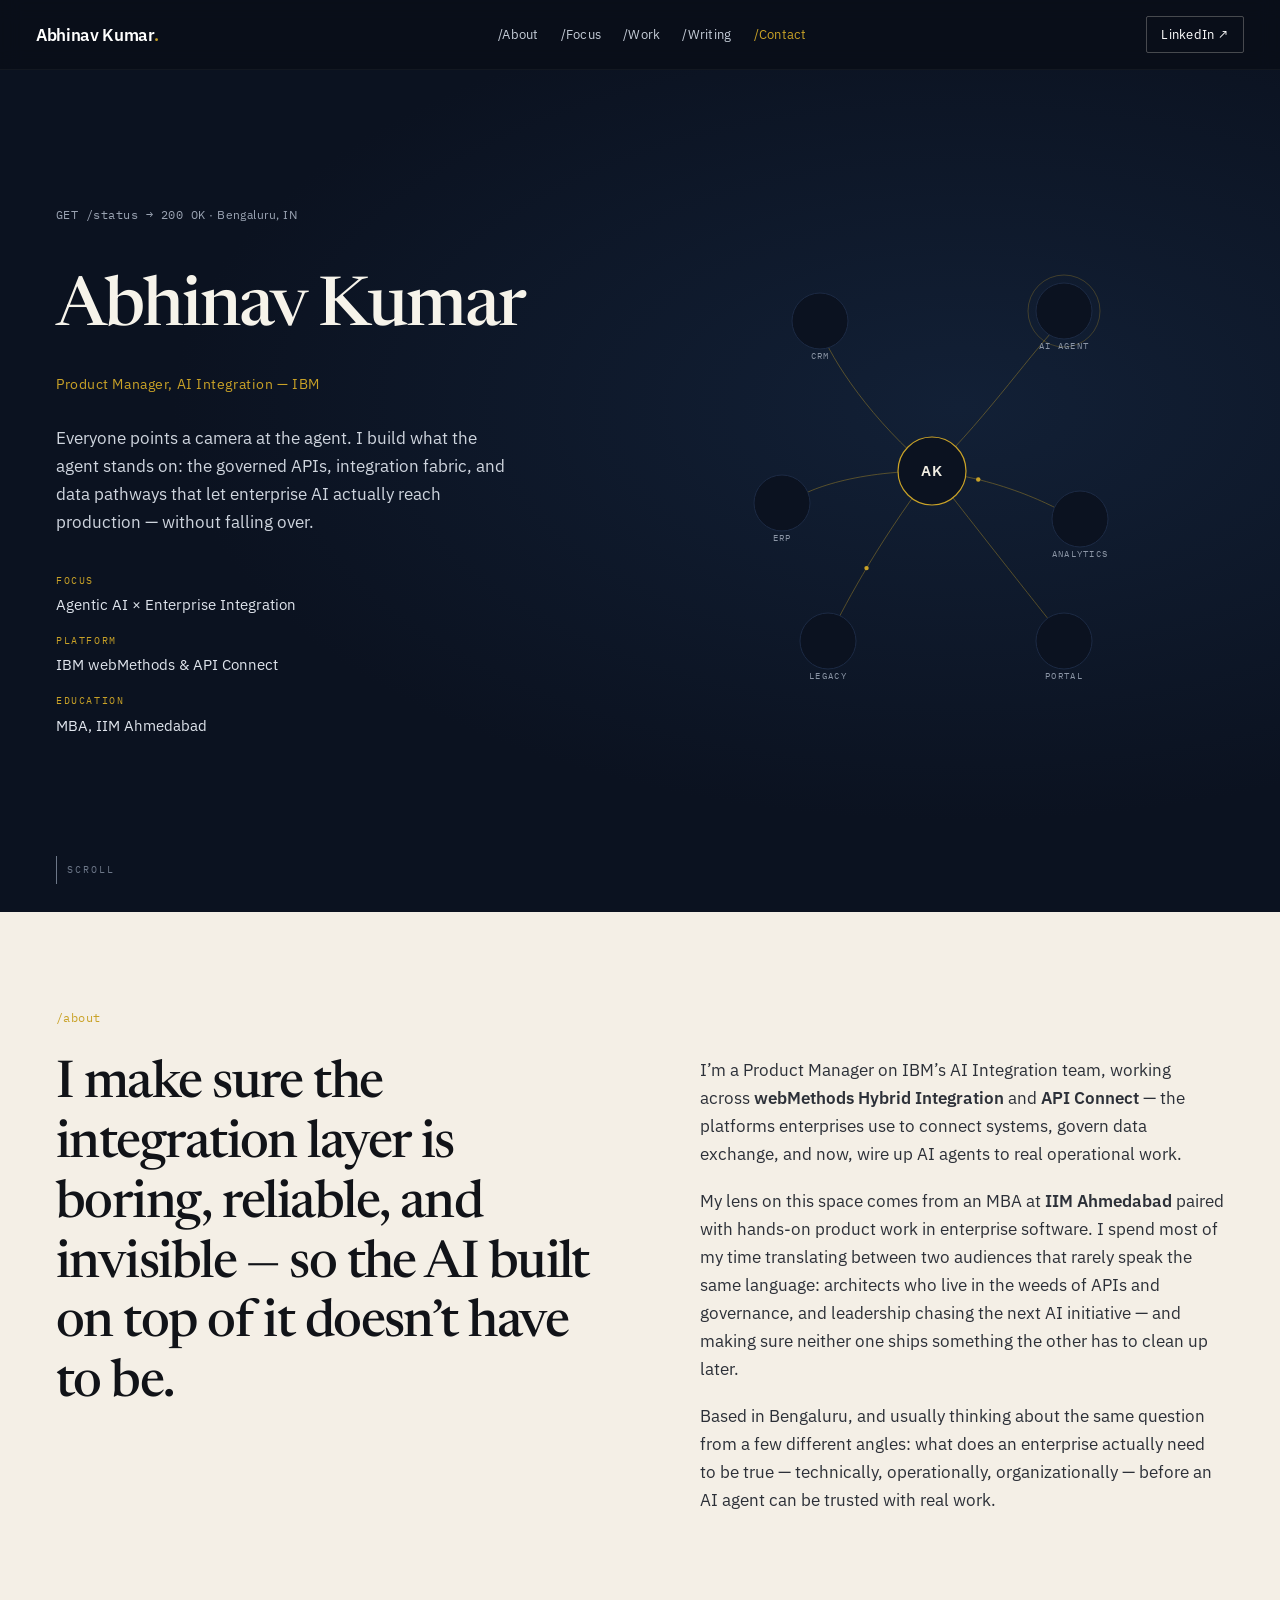
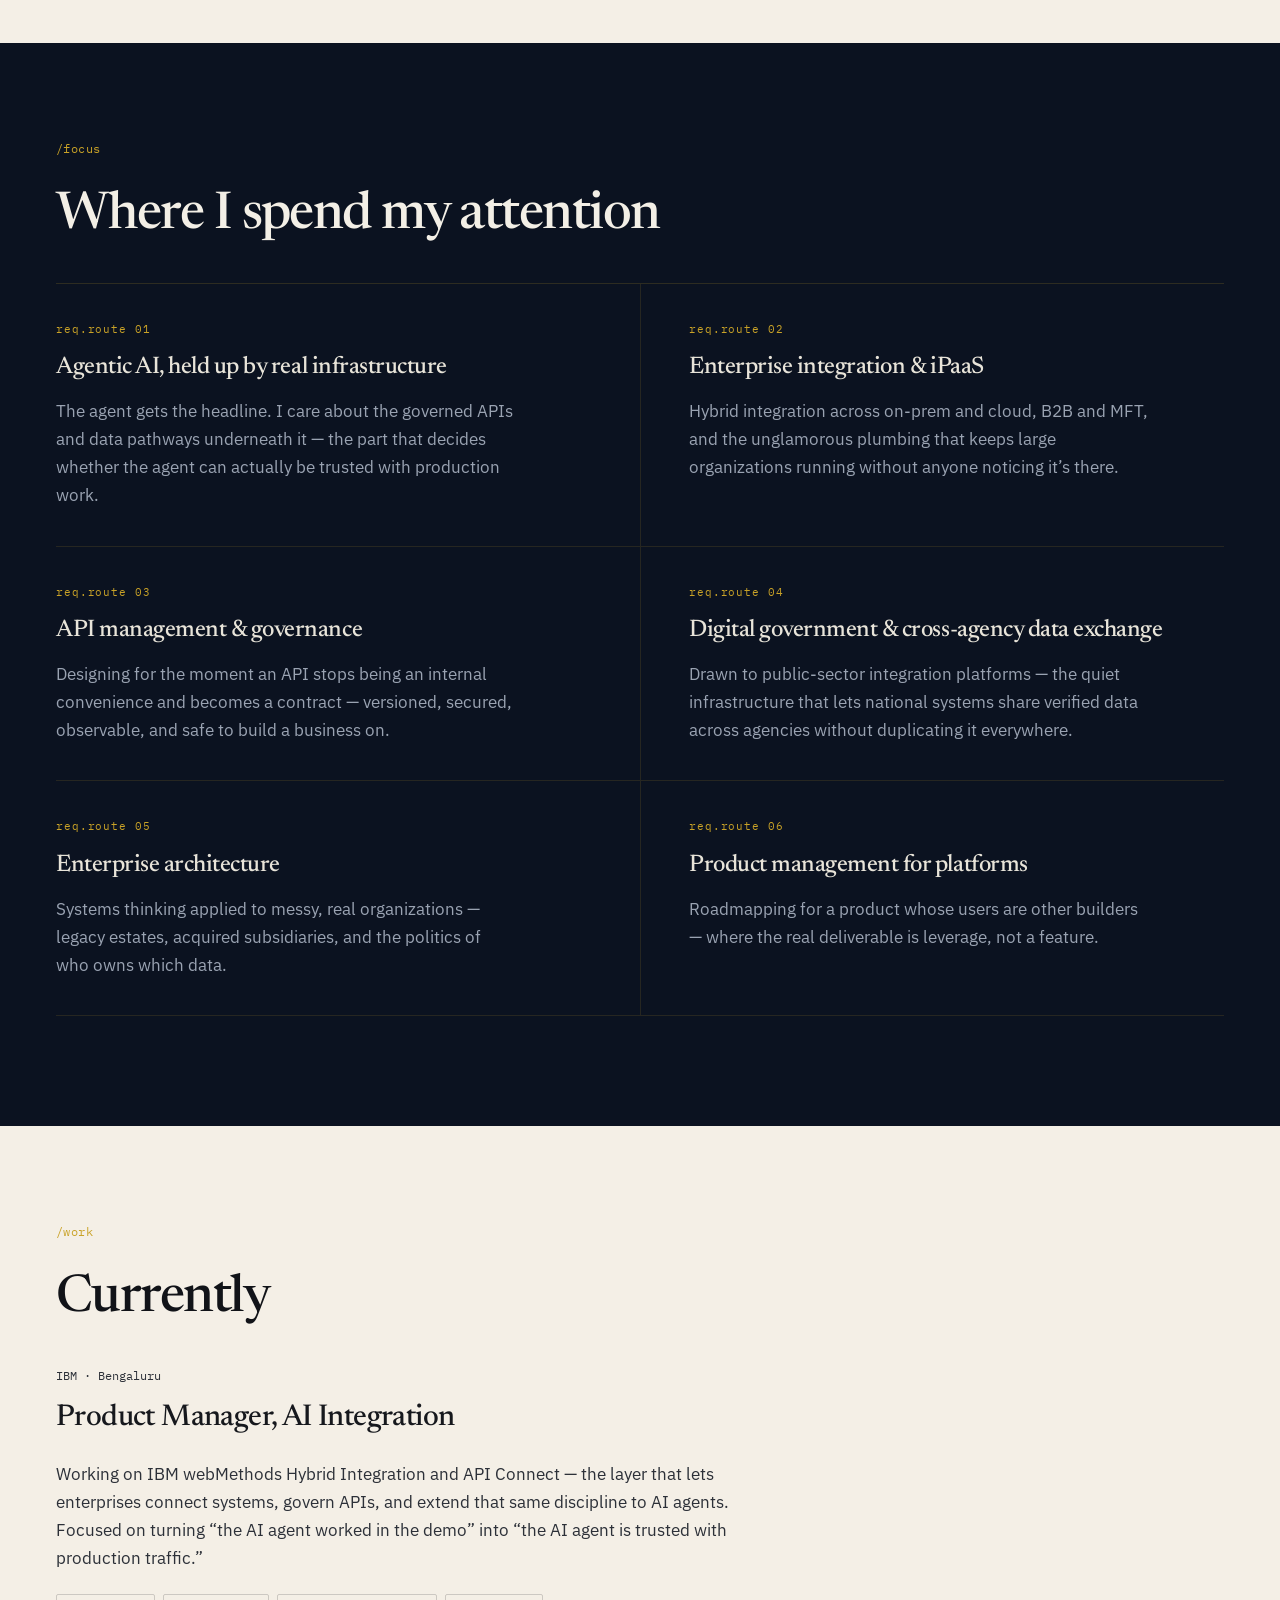
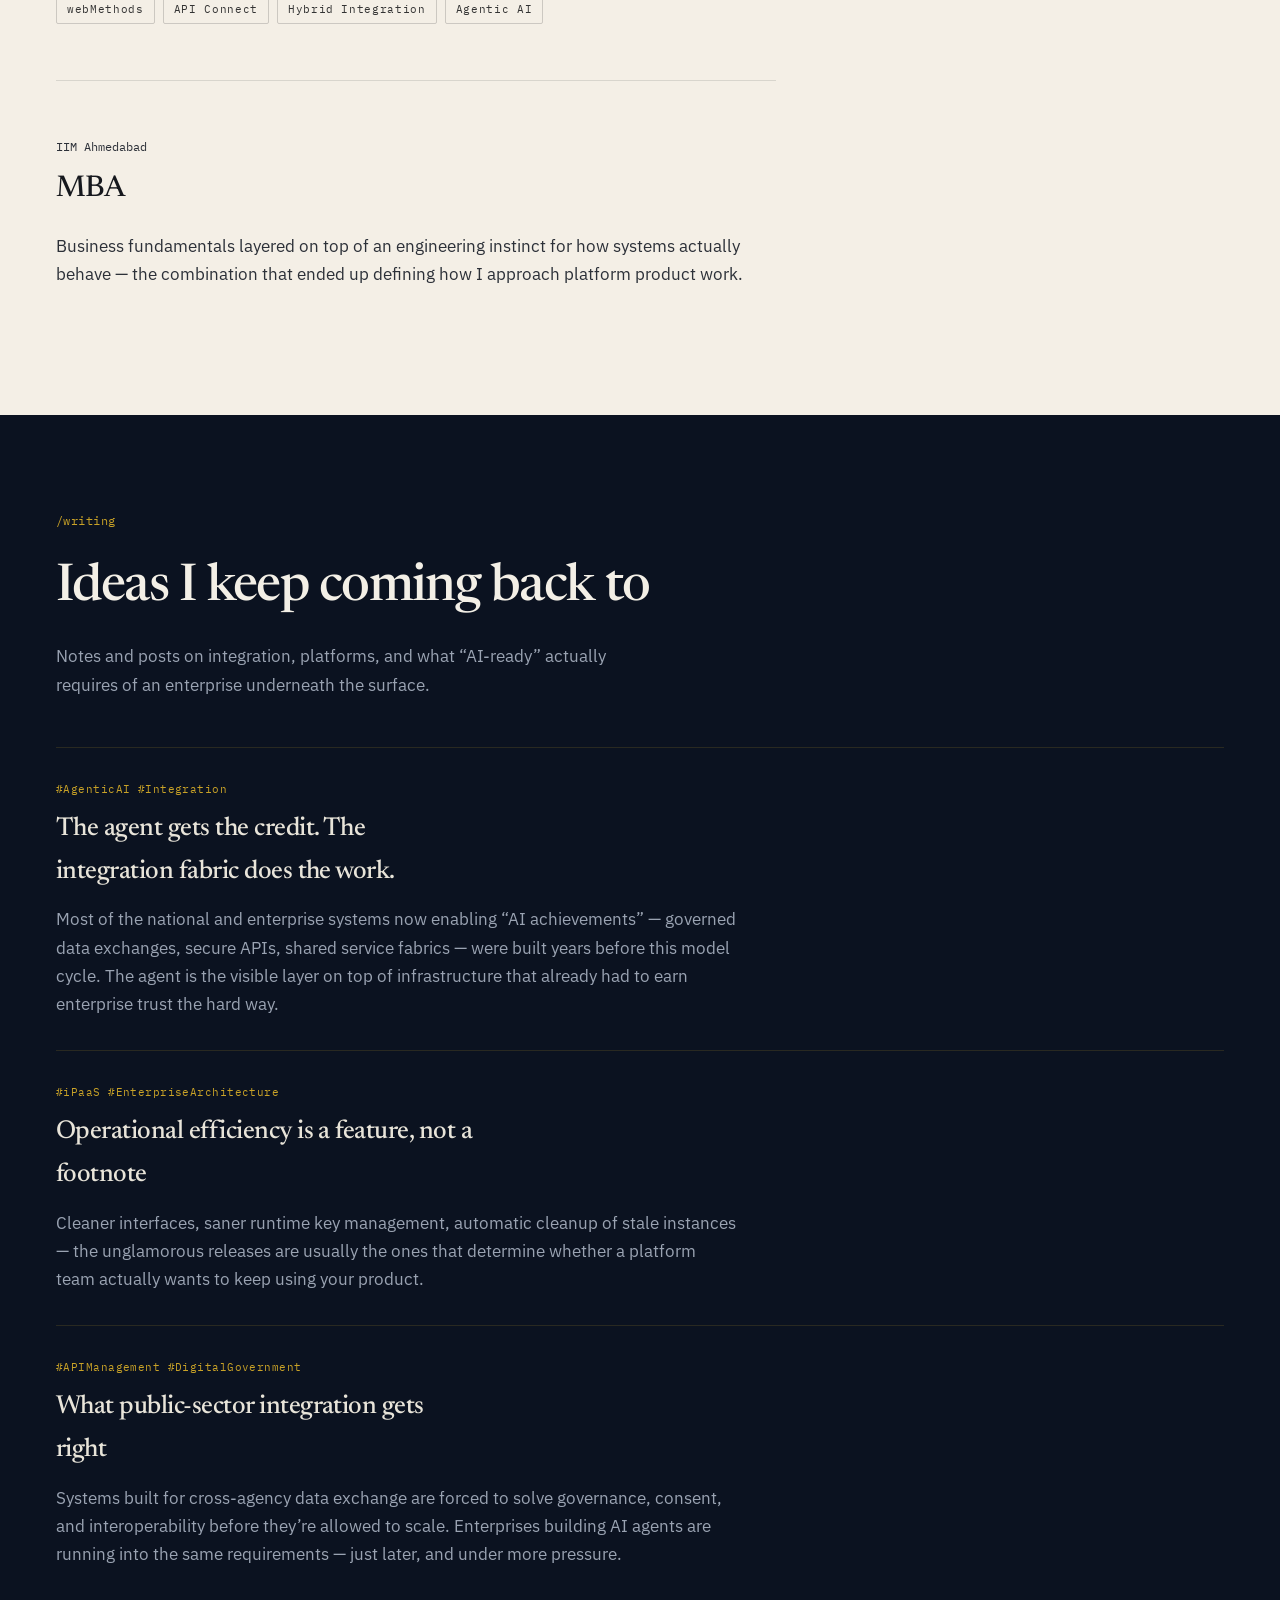
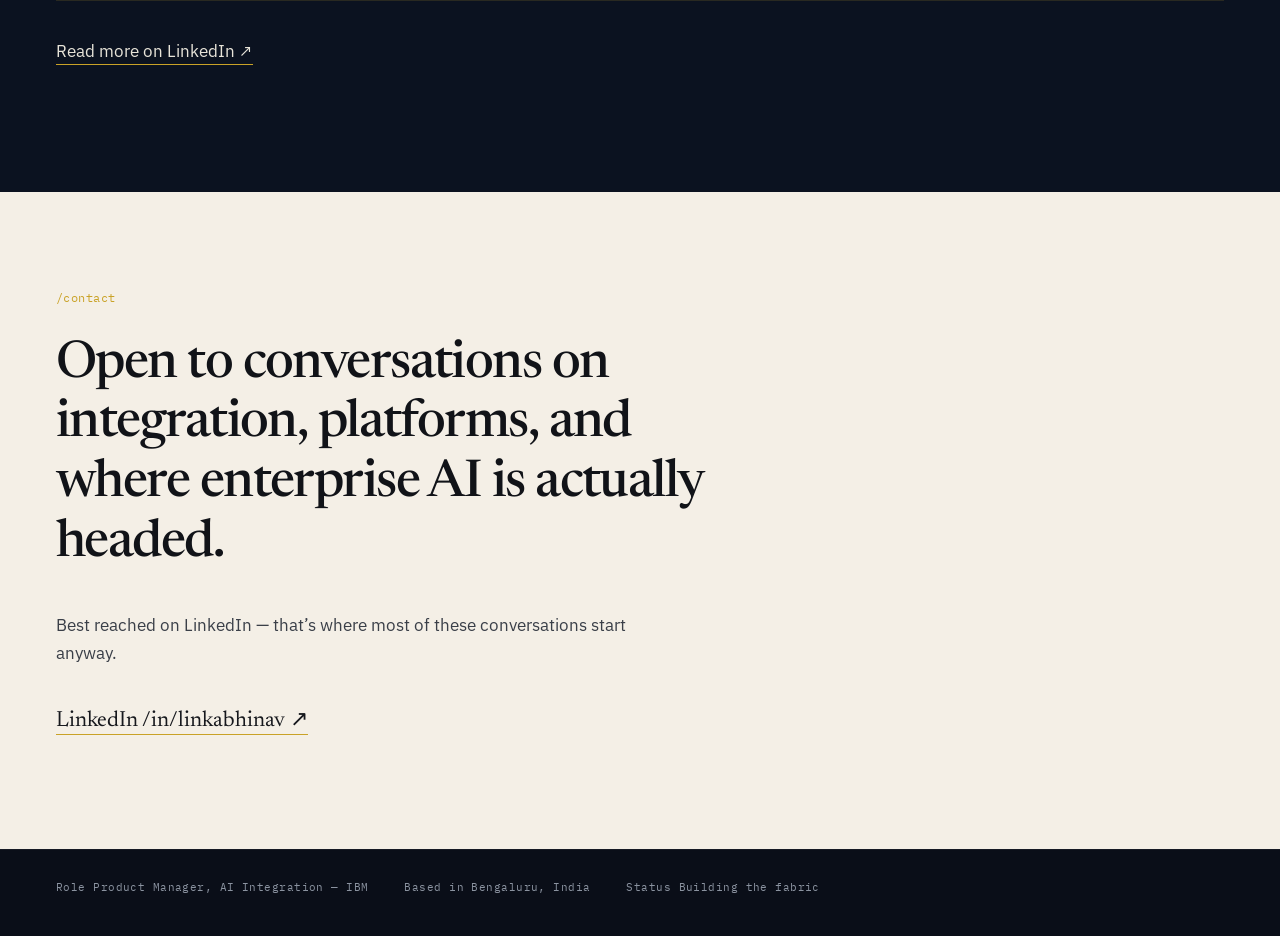
==== commit 01402fea: "Add files via upload" ====
--- a/index.html
+++ b/index.html
@@ -1,1360 +1,228 @@
 <!DOCTYPE html>
-<html lang="en" class="scroll-smooth">
+<html lang="en">
 <head>
-  <meta charset="UTF-8">
-  <meta name="viewport" content="width=device-width, initial-scale=1.0">
+  <meta charset="UTF-8" />
+  <meta name="viewport" content="width=device-width, initial-scale=1" />
   <title>Abhinav Kumar — Product Manager, AI Integration</title>
-  
-  <!-- Typography: Instrument Serif, Inter, and JetBrains Mono -->
-  <link rel="preconnect" href="https://fonts.googleapis.com">
-  <link rel="preconnect" href="https://fonts.gstatic.com" crossorigin>
-  <link href="https://fonts.googleapis.com/css2?family=Instrument+Serif:ital@0;1&family=Inter:wght@300;400;500;600&family=JetBrains+Mono:wght@400;500&display=swap" rel="stylesheet">
-  
-  <!-- Font Awesome Icons -->
-  <link rel="stylesheet" href="https://cdnjs.cloudflare.com/ajax/libs/font-awesome/6.5.1/css/all.min.css">
-
-  <style>
-    /* ==========================================================================
-       DESIGN SYSTEM & VARIABLES
-       ========================================================================== */
-    :root {
-      /* Palette */
-      --bg-dark: #0A0E18;
-      --bg-dark-surface: #111726;
-      --text-dark-primary: #E8ECEF;
-      --text-dark-muted: #8A94A6;
-      
-      --bg-cream: #F6F2EA;
-      --bg-cream-surface: #EFE9DE;
-      --text-cream-primary: #141824;
-      --text-cream-muted: #5C6473;
-      
-      --accent-gold: #C9A227;
-      --accent-gold-faint: rgba(201, 162, 39, 0.12);
-      --accent-gold-glow: rgba(201, 162, 39, 0.25);
-
-      --border-dark: rgba(255, 255, 255, 0.08);
-      --border-dark-strong: rgba(255, 255, 255, 0.16);
-      --border-cream: rgba(0, 0, 0, 0.08);
-      --border-cream-strong: rgba(0, 0, 0, 0.18);
-
-      /* Fonts */
-      --font-serif: 'Instrument Serif', Georgia, serif;
-      --font-sans: 'Inter', -apple-system, BlinkMacSystemFont, sans-serif;
-      --font-mono: 'JetBrains Mono', monospace;
-    }
-
-    /* Reset & Base Styles */
-    *, *::before, *::after {
-      box-sizing: border-box;
-      margin: 0;
-      padding: 0;
-    }
-
-    html, body {
-      width: 100%;
-      background-color: var(--bg-dark);
-      color: var(--text-dark-primary);
-      font-family: var(--font-sans);
-      font-size: 16px;
-      line-height: 1.6;
-      -webkit-font-smoothing: antialiased;
-      -moz-osx-font-smoothing: grayscale;
-    }
-
-    ::selection {
-      background: var(--accent-gold);
-      color: var(--bg-dark);
-    }
-
-    /* Typography Helpers */
-    .font-serif { font-family: var(--font-serif); }
-    .font-sans { font-family: var(--font-sans); }
-    .font-mono { font-family: var(--font-mono); }
-
-    .text-gold { color: var(--accent-gold); }
-
-    /* Layout Containers */
-    .container {
-      max-width: 1240px;
-      margin: 0 auto;
-      padding-left: 2rem;
-      padding-right: 2rem;
-    }
-
-    /* Section Bands */
-    .section-dark {
-      background-color: var(--bg-dark);
-      color: var(--text-dark-primary);
-      padding: 7rem 0;
-      border-bottom: 1px solid var(--border-dark);
-    }
-
-    .section-cream {
-      background-color: var(--bg-cream);
-      color: var(--text-cream-primary);
-      padding: 7rem 0;
-      border-bottom: 1px solid var(--border-cream);
-    }
-
-    /* Hairline Dividers & Badges */
-    .hairline-dark { border-color: var(--border-dark); }
-    .hairline-cream { border-color: var(--border-cream); }
-
-    .meta-tag {
-      font-family: var(--font-mono);
-      font-size: 0.75rem;
-      letter-spacing: 0.08em;
-      text-transform: uppercase;
-      padding: 0.3rem 0.65rem;
-      border-radius: 2px;
-      display: inline-flex;
-      align-items: center;
-      gap: 0.4rem;
-      white-space: nowrap;
-    }
-
-    .meta-tag-dark {
-      background: var(--bg-dark-surface);
-      border: 1px solid var(--border-dark);
-      color: var(--text-dark-muted);
-    }
-
-    .meta-tag-cream {
-      background: var(--bg-cream-surface);
-      border: 1px solid var(--border-cream-strong);
-      color: var(--text-cream-muted);
-    }
-
-    .route-prefix {
-      font-family: var(--font-mono);
-      font-size: 0.8rem;
-      letter-spacing: 0.1em;
-      color: var(--accent-gold);
-      text-transform: uppercase;
-      margin-bottom: 1rem;
-      display: block;
-    }
-
-    /* Navigation */
-    header {
-      position: fixed;
-      top: 0;
-      left: 0;
-      width: 100%;
-      z-index: 100;
-      background: rgba(10, 14, 24, 0.85);
-      backdrop-filter: blur(12px);
-      -webkit-backdrop-filter: blur(12px);
-      border-bottom: 1px solid var(--border-dark);
-      transition: all 0.3s ease;
-    }
-
-    .nav-inner {
-      display: flex;
-      align-items: center;
-      justify-content: space-between;
-      height: 4.5rem;
-    }
-
-    .brand-logo {
-      font-family: var(--font-mono);
-      font-size: 0.85rem;
-      font-weight: 500;
-      letter-spacing: 0.12em;
-      color: var(--text-dark-primary);
-      text-decoration: none;
-      display: flex;
-      align-items: center;
-      gap: 0.75rem;
-    }
-
-    .brand-dot {
-      width: 6px;
-      height: 6px;
-      background-color: var(--accent-gold);
-      border-radius: 50%;
-      display: inline-block;
-      box-shadow: 0 0 8px var(--accent-gold);
-    }
-
-    .nav-menu {
-      display: flex;
-      align-items: center;
-      gap: 2rem;
-      list-style: none;
-    }
-
-    .nav-link {
-      font-family: var(--font-mono);
-      font-size: 0.8rem;
-      color: var(--text-dark-muted);
-      text-decoration: none;
-      letter-spacing: 0.05em;
-      position: relative;
-      padding-bottom: 2px;
-      transition: color 0.2s ease;
-    }
-
-    .nav-link::after {
-      content: '';
-      position: absolute;
-      bottom: 0;
-      left: 0;
-      width: 0%;
-      height: 1px;
-      background-color: var(--accent-gold);
-      transition: width 0.25s ease;
-    }
-
-    .nav-link:hover {
-      color: var(--text-dark-primary);
-    }
-
-    .nav-link:hover::after {
-      width: 100%;
-    }
-
-    .btn-outline {
-      font-family: var(--font-mono);
-      font-size: 0.75rem;
-      letter-spacing: 0.08em;
-      text-transform: uppercase;
-      padding: 0.55rem 1.1rem;
-      border: 1px solid var(--accent-gold);
-      color: var(--accent-gold);
-      background: transparent;
-      text-decoration: none;
-      border-radius: 2px;
-      transition: all 0.25s ease;
-      display: inline-flex;
-      align-items: center;
-      gap: 0.5rem;
-    }
-
-    .btn-outline:hover {
-      background: var(--accent-gold-faint);
-      color: #FFFFFF;
-      border-color: #E2C054;
-    }
-
-    /* Mobile Nav Toggle */
-    .mobile-toggle {
-      display: none;
-      background: none;
-      border: none;
-      color: var(--text-dark-primary);
-      font-size: 1.25rem;
-      cursor: pointer;
-    }
-
-    /* ==========================================================================
-       HERO SECTION
-       ========================================================================== */
-    .hero-section {
-      min-height: 100vh;
-      padding-top: 7rem;
-      padding-bottom: 4rem;
-      display: flex;
-      flex-direction: column;
-      justify-content: space-between;
-      position: relative;
-      background-color: var(--bg-dark);
-      overflow: hidden;
-    }
-
-    .hero-grid {
-      display: grid;
-      grid-template-columns: 1.15fr 0.85fr;
-      gap: 4rem;
-      align-items: center;
-      margin: auto 0;
-    }
-
-    .hero-title-group {
-      display: flex;
-      flex-direction: column;
-      gap: 1.25rem;
-    }
-
-    .hero-role {
-      font-family: var(--font-mono);
-      font-size: 0.85rem;
-      letter-spacing: 0.15em;
-      text-transform: uppercase;
-      color: var(--accent-gold);
-    }
-
-    .hero-name {
-      font-family: var(--font-sans);
-      font-size: clamp(2.5rem, 5vw, 4.25rem);
-      font-weight: 600;
-      line-height: 1.05;
-      letter-spacing: -0.03em;
-      color: var(--text-dark-primary);
-    }
-
-    .hero-manifesto {
-      font-family: var(--font-serif);
-      font-size: clamp(1.6rem, 2.8vw, 2.3rem);
-      line-height: 1.25;
-      color: #F0F4F8;
-      font-style: italic;
-      margin-top: 0.5rem;
-    }
-
-    .hero-body {
-      font-size: 1.05rem;
-      color: var(--text-dark-muted);
-      max-width: 580px;
-      line-height: 1.6;
-      margin-top: 0.5rem;
-    }
-
-    .hero-chips {
-      display: flex;
-      flex-wrap: wrap;
-      gap: 0.75rem;
-      margin-top: 1.5rem;
-    }
-
-    /* Hero System Canvas Visual */
-    .canvas-container {
-      width: 100%;
-      aspect-ratio: 1 / 1;
-      max-width: 480px;
-      margin: 0 auto;
-      position: relative;
-      display: flex;
-      align-items: center;
-      justify-content: center;
-    }
-
-    #systemCanvas {
-      width: 100%;
-      height: 100%;
-      display: block;
-    }
-
-    .hero-footer {
-      display: flex;
-      align-items: flex-end;
-      justify-content: space-between;
-      padding-top: 2rem;
-      border-top: 1px solid var(--border-dark);
-      margin-top: 2rem;
-    }
-
-    .scroll-indicator {
-      display: flex;
-      align-items: center;
-      gap: 0.75rem;
-      font-family: var(--font-mono);
-      font-size: 0.7rem;
-      letter-spacing: 0.15em;
-      color: var(--text-dark-muted);
-      text-transform: uppercase;
-    }
-
-    .scroll-line {
-      width: 1px;
-      height: 32px;
-      background: linear-gradient(to bottom, var(--accent-gold), transparent);
-    }
-
-    .status-terminal {
-      font-family: var(--font-mono);
-      font-size: 0.75rem;
-      color: var(--text-dark-muted);
-      display: flex;
-      align-items: center;
-      gap: 0.6rem;
-      background: var(--bg-dark-surface);
-      padding: 0.4rem 0.8rem;
-      border: 1px solid var(--border-dark);
-      border-radius: 2px;
-    }
-
-    .status-badge {
-      width: 8px;
-      height: 8px;
-      border-radius: 50%;
-      background-color: #10B981;
-      box-shadow: 0 0 6px #10B981;
-    }
-
-    /* ==========================================================================
-       SECTION 1: /ABOUT (Editorial Cream)
-       ========================================================================== */
-    .about-split {
-      display: grid;
-      grid-template-columns: 1fr 1fr;
-      gap: 5rem;
-      align-items: start;
-    }
-
-    .about-headline {
-      font-family: var(--font-serif);
-      font-size: clamp(2.2rem, 3.8vw, 3.4rem);
-      line-height: 1.15;
-      font-weight: 400;
-      color: var(--text-cream-primary);
-      letter-spacing: -0.01em;
-    }
-
-    .about-copy {
-      display: flex;
-      flex-direction: column;
-      gap: 1.5rem;
-      font-size: 1.05rem;
-      color: var(--text-cream-muted);
-      line-height: 1.7;
-    }
-
-    .about-copy p strong {
-      color: var(--text-cream-primary);
-      font-weight: 600;
-    }
-
-    .about-spec-grid {
-      display: grid;
-      grid-template-columns: repeat(2, 1fr);
-      gap: 1.5rem;
-      margin-top: 2.5rem;
-      padding-top: 2rem;
-      border-top: 1px solid var(--border-cream-strong);
-    }
-
-    .spec-item {
-      display: flex;
-      flex-direction: column;
-      gap: 0.3rem;
-    }
-
-    .spec-label {
-      font-family: var(--font-mono);
-      font-size: 0.7rem;
-      letter-spacing: 0.1em;
-      text-transform: uppercase;
-      color: var(--accent-gold);
-    }
-
-    .spec-value {
-      font-size: 0.95rem;
-      font-weight: 500;
-      color: var(--text-cream-primary);
-    }
-
-    /* ==========================================================================
-       SECTION 2: /FOCUS (Dark Architecture Grid)
-       ========================================================================== */
-    .focus-header-group {
-      margin-bottom: 4rem;
-    }
-
-    .focus-headline {
-      font-family: var(--font-sans);
-      font-size: clamp(1.8rem, 3vw, 2.75rem);
-      font-weight: 600;
-      letter-spacing: -0.02em;
-      color: var(--text-dark-primary);
-    }
-
-    .focus-grid {
-      display: grid;
-      grid-template-columns: repeat(2, 1fr);
-      gap: 2rem;
-    }
-
-    .focus-card {
-      background: var(--bg-dark-surface);
-      border: 1px solid var(--border-dark);
-      padding: 2.25rem;
-      border-radius: 2px;
-      display: flex;
-      flex-direction: column;
-      justify-content: space-between;
-      transition: border-color 0.3s ease, transform 0.3s ease;
-    }
-
-    .focus-card:hover {
-      border-color: var(--accent-gold);
-      transform: translateY(-2px);
-    }
-
-    .focus-card-header {
-      display: flex;
-      align-items: center;
-      justify-content: space-between;
-      margin-bottom: 1.5rem;
-    }
-
-    .focus-route {
-      font-family: var(--font-mono);
-      font-size: 0.75rem;
-      color: var(--accent-gold);
-      letter-spacing: 0.08em;
-    }
-
-    .focus-title {
-      font-family: var(--font-sans);
-      font-size: 1.25rem;
-      font-weight: 600;
-      color: var(--text-dark-primary);
-      margin-bottom: 0.75rem;
-    }
-
-    .focus-desc {
-      font-size: 0.95rem;
-      color: var(--text-dark-muted);
-      line-height: 1.6;
-    }
-
-    /* ==========================================================================
-       SECTION 3: /WORK (Cream Provenance Timeline)
-       ========================================================================== */
-    .work-timeline {
-      display: flex;
-      flex-direction: column;
-      gap: 3.5rem;
-      margin-top: 3rem;
-    }
-
-    .work-item {
-      display: grid;
-      grid-template-columns: 240px 1fr;
-      gap: 3rem;
-      padding-bottom: 3.5rem;
-      border-bottom: 1px solid var(--border-cream);
-    }
-
-    .work-item:last-child {
-      border-bottom: none;
-      padding-bottom: 0;
-    }
-
-    .work-meta {
-      display: flex;
-      flex-direction: column;
-      gap: 0.5rem;
-    }
-
-    .work-period {
-      font-family: var(--font-mono);
-      font-size: 0.8rem;
-      color: var(--text-cream-muted);
-    }
-
-    .work-company {
-      font-size: 1.35rem;
-      font-weight: 700;
-      color: var(--text-cream-primary);
-      letter-spacing: -0.01em;
-    }
-
-    .work-location {
-      font-family: var(--font-mono);
-      font-size: 0.75rem;
-      color: var(--accent-gold);
-      text-transform: uppercase;
-    }
-
-    .work-details {
-      display: flex;
-      flex-direction: column;
-      gap: 1rem;
-    }
-
-    .work-role {
-      font-family: var(--font-sans);
-      font-size: 1.25rem;
-      font-weight: 600;
-      color: var(--text-cream-primary);
-    }
-
-    .work-summary {
-      font-size: 1rem;
-      color: var(--text-cream-muted);
-      line-height: 1.65;
-    }
-
-    .work-tags {
-      display: flex;
-      flex-wrap: wrap;
-      gap: 0.5rem;
-      margin-top: 0.5rem;
-    }
-
-    /* ==========================================================================
-       SECTION 4: /WRITING (Dark Notes & Monograph)
-       ========================================================================== */
-    .writing-list {
-      display: flex;
-      flex-direction: column;
-      gap: 2rem;
-      margin-top: 3rem;
-    }
-
-    .writing-card {
-      background: var(--bg-dark-surface);
-      border: 1px solid var(--border-dark);
-      padding: 2rem;
-      border-radius: 2px;
-      text-decoration: none;
-      display: flex;
-      flex-direction: column;
-      gap: 1rem;
-      transition: all 0.3s ease;
-    }
-
-    .writing-card:hover {
-      border-color: var(--accent-gold);
-      background: rgba(17, 23, 38, 0.9);
-    }
-
-    .writing-header {
-      display: flex;
-      align-items: center;
-      justify-content: space-between;
-    }
-
-    .writing-date {
-      font-family: var(--font-mono);
-      font-size: 0.75rem;
-      color: var(--text-dark-muted);
-    }
-
-    .writing-title {
-      font-family: var(--font-serif);
-      font-size: 1.6rem;
-      font-weight: 400;
-      color: var(--text-dark-primary);
-      line-height: 1.3;
-      transition: color 0.2s ease;
-    }
-
-    .writing-card:hover .writing-title {
-      color: var(--accent-gold);
-    }
-
-    .writing-excerpt {
-      font-size: 0.95rem;
-      color: var(--text-dark-muted);
-      line-height: 1.6;
-    }
-
-    .writing-tags {
-      display: flex;
-      gap: 0.75rem;
-      font-family: var(--font-mono);
-      font-size: 0.75rem;
-      color: var(--accent-gold);
-    }
-
-    /* ==========================================================================
-       SECTION 5: /CONTACT & FOOTER
-       ========================================================================== */
-    .contact-section {
-      text-align: center;
-      padding: 8rem 0;
-    }
-
-    .contact-invitation {
-      font-family: var(--font-serif);
-      font-size: clamp(2.2rem, 4.5vw, 3.8rem);
-      line-height: 1.15;
-      color: var(--text-dark-primary);
-      max-width: 900px;
-      margin: 0 auto 3rem auto;
-      font-style: italic;
-    }
-
-    .contact-actions {
-      display: flex;
-      align-items: center;
-      justify-content: center;
-      gap: 1.5rem;
-      margin-bottom: 5rem;
-    }
-
-    .btn-large-gold {
-      font-family: var(--font-mono);
-      font-size: 0.85rem;
-      letter-spacing: 0.1em;
-      text-transform: uppercase;
-      padding: 1rem 2.25rem;
-      border: 1px solid var(--accent-gold);
-      color: var(--bg-dark);
-      background: var(--accent-gold);
-      text-decoration: none;
-      border-radius: 2px;
-      font-weight: 500;
-      transition: all 0.3s ease;
-      display: inline-flex;
-      align-items: center;
-      gap: 0.75rem;
-    }
-
-    .btn-large-gold:hover {
-      background: #E2C054;
-      border-color: #E2C054;
-      box-shadow: 0 0 20px var(--accent-gold-glow);
-    }
-
-    .btn-large-outline {
-      font-family: var(--font-mono);
-      font-size: 0.85rem;
-      letter-spacing: 0.1em;
-      text-transform: uppercase;
-      padding: 1rem 2.25rem;
-      border: 1px solid var(--border-dark-strong);
-      color: var(--text-dark-primary);
-      background: transparent;
-      text-decoration: none;
-      border-radius: 2px;
-      transition: all 0.3s ease;
-      display: inline-flex;
-      align-items: center;
-      gap: 0.75rem;
-    }
-
-    .btn-large-outline:hover {
-      border-color: var(--accent-gold);
-      color: var(--accent-gold);
-    }
-
-    footer {
-      border-top: 1px solid var(--border-dark);
-      padding: 2.5rem 0;
-      background: var(--bg-dark);
-      font-family: var(--font-mono);
-      font-size: 0.75rem;
-      color: var(--text-dark-muted);
-    }
-
-    .footer-inner {
-      display: flex;
-      align-items: center;
-      justify-content: space-between;
-      flex-wrap: wrap;
-      gap: 1.5rem;
-    }
-
-    .footer-status-bar {
-      display: flex;
-      align-items: center;
-      gap: 1.5rem;
-    }
-
-    /* ==========================================================================
-       RESPONSIVE BREAKPOINTS
-       ========================================================================== */
-    @media (max-width: 1024px) {
-      .hero-grid {
-        grid-template-columns: 1fr;
-        gap: 3rem;
-      }
-
-      .canvas-container {
-        max-width: 380px;
-      }
-
-      .about-split {
-        grid-template-columns: 1fr;
-        gap: 3rem;
-      }
-
-      .focus-grid {
-        grid-template-columns: 1fr;
-      }
-
-      .work-item {
-        grid-template-columns: 1fr;
-        gap: 1rem;
-      }
-    }
-
-    @media (max-width: 768px) {
-      .nav-menu {
-        display: none;
-      }
-
-      .mobile-toggle {
-        display: block;
-      }
-
-      .mobile-menu-active .nav-menu {
-        display: flex;
-        flex-direction: column;
-        position: absolute;
-        top: 4.5rem;
-        left: 0;
-        width: 100%;
-        background: var(--bg-dark);
-        border-bottom: 1px solid var(--border-dark);
-        padding: 2rem;
-        gap: 1.5rem;
-      }
-
-      .contact-actions {
-        flex-direction: column;
-        gap: 1rem;
-      }
-
-      .btn-large-gold, .btn-large-outline {
-        width: 100%;
-        justify-content: center;
-      }
-
-      .footer-inner {
-        flex-direction: column;
-        align-items: flex-start;
-      }
-    }
-  </style>
+  <meta name="description" content="Product Manager, AI Integration at IBM. Governed APIs, integration fabric, and the infrastructure that lets enterprise AI reach production." />
+  <link rel="preconnect" href="https://fonts.googleapis.com" />
+  <link rel="preconnect" href="https://fonts.gstatic.com" crossorigin />
+  <link href="https://fonts.googleapis.com/css2?family=IBM+Plex+Mono:wght@400;500&family=IBM+Plex+Sans:ital,wght@0,400;0,500;0,600;1,400&family=Newsreader:ital,opsz,wght@0,6..72,400;0,6..72,500;0,6..72,600;1,6..72,400&display=swap" rel="stylesheet" />
+  <link rel="stylesheet" href="styles.css" />
 </head>
 <body>
-
-  <!-- FIXED SLIM NAVIGATION -->
-  <header id="mainNav">
-    <div class="container">
-      <div class="nav-inner">
-        <a href="#hero" class="brand-logo">
-          <span class="brand-dot"></span>
-          ABHINAV KUMAR
-        </a>
-
-        <button class="mobile-toggle" id="mobileToggle" aria-label="Toggle Menu">
-          <i class="fa-solid fa-bars"></i>
-        </button>
-
-        <ul class="nav-menu" id="navMenu">
-          <li><a href="#about" class="nav-link">/about</a></li>
-          <li><a href="#focus" class="nav-link">/focus</a></li>
-          <li><a href="#work" class="nav-link">/work</a></li>
-          <li><a href="#writing" class="nav-link">/writing</a></li>
-          <li><a href="#contact" class="nav-link">/contact</a></li>
-        </ul>
-
-        <div style="display: flex; align-items: center; gap: 1rem;">
-          <a href="https://www.linkedin.com/in/abhinavkumar" target="_blank" rel="noopener" class="btn-outline">
-            LinkedIn <i class="fa-solid fa-arrow-up-right-from-square" style="font-size: 0.65rem;"></i>
-          </a>
+  <a class="skip" href="#about">Skip to content</a>
+
+  <header class="nav" id="nav">
+    <a class="nav-name" href="#top">Abhinav Kumar<span class="dot">.</span></a>
+    <nav class="nav-links" aria-label="Primary">
+      <a href="#about">/About</a>
+      <a href="#focus">/Focus</a>
+      <a href="#work">/Work</a>
+      <a href="#writing">/Writing</a>
+      <a href="#contact">/Contact</a>
+    </nav>
+    <a class="nav-cta" href="https://www.linkedin.com/in/linkabhinav/" target="_blank" rel="noopener noreferrer">LinkedIn <span aria-hidden="true">↗</span></a>
+  </header>
+
+  <main id="top">
+    <section class="hero" aria-label="Introduction">
+      <div class="hero-copy">
+        <p class="status"><span class="mono">GET /status → 200 OK</span> · Bengaluru, IN</p>
+        <h1>Abhinav Kumar</h1>
+        <p class="role">Product Manager, AI Integration — IBM</p>
+        <p class="thesis">
+          Everyone points a camera at the agent. I build what the agent stands on:
+          the governed APIs, integration fabric, and data pathways that let
+          enterprise AI actually reach production — without falling over.
+        </p>
+        <dl class="meta">
+          <div>
+            <dt>Focus</dt>
+            <dd>Agentic AI × Enterprise Integration</dd>
+          </div>
+          <div>
+            <dt>Platform</dt>
+            <dd>IBM webMethods &amp; API Connect</dd>
+          </div>
+          <div>
+            <dt>Education</dt>
+            <dd>MBA, IIM Ahmedabad</dd>
+          </div>
+        </dl>
+      </div>
+
+      <div class="hero-viz" aria-hidden="true">
+        <svg id="system-graph" viewBox="0 0 520 520" role="img">
+          <defs>
+            <filter id="soft">
+              <feGaussianBlur stdDeviation="0.4" />
+            </filter>
+          </defs>
+          <g class="edges" stroke="#C9A227" stroke-width="0.7" fill="none" opacity="0.55">
+            <path id="e1" d="M260,260 C200,210 160,150 148,118" />
+            <path id="e2" d="M260,260 C320,200 360,140 392,108" />
+            <path id="e3" d="M260,260 C180,260 130,280 118,292" />
+            <path id="e4" d="M260,260 C340,270 390,300 404,308" />
+            <path id="e5" d="M260,260 C200,340 170,400 156,428" />
+            <path id="e6" d="M260,260 C330,350 370,400 392,428" />
+          </g>
+          <g class="dots" fill="#C9A227">
+            <circle class="trav t1" r="2.2" />
+            <circle class="trav t2" r="2.2" />
+            <circle class="trav t3" r="2.2" />
+          </g>
+          <g class="nodes" text-anchor="middle">
+            <g class="node n-crm" transform="translate(148,110)">
+              <circle r="28" fill="#0B1220" stroke="#1c2a44" stroke-width="1" />
+              <text y="38" class="nlabel">CRM</text>
+            </g>
+            <g class="node n-agent" transform="translate(392,100)">
+              <circle r="28" fill="#0B1220" stroke="#1c2a44" stroke-width="1" />
+              <circle r="36" fill="none" stroke="#C9A227" stroke-width="0.6" opacity="0.45" class="orbit" />
+              <text y="38" class="nlabel">AI AGENT</text>
+            </g>
+            <g class="node n-erp" transform="translate(110,292)">
+              <circle r="28" fill="#0B1220" stroke="#1c2a44" stroke-width="1" />
+              <text y="38" class="nlabel">ERP</text>
+            </g>
+            <g class="node n-an" transform="translate(408,308)">
+              <circle r="28" fill="#0B1220" stroke="#1c2a44" stroke-width="1" />
+              <text y="38" class="nlabel">ANALYTICS</text>
+            </g>
+            <g class="node n-leg" transform="translate(156,430)">
+              <circle r="28" fill="#0B1220" stroke="#1c2a44" stroke-width="1" />
+              <text y="38" class="nlabel">LEGACY</text>
+            </g>
+            <g class="node n-port" transform="translate(392,430)">
+              <circle r="28" fill="#0B1220" stroke="#1c2a44" stroke-width="1" />
+              <text y="38" class="nlabel">PORTAL</text>
+            </g>
+            <g class="node n-ak" transform="translate(260,260)">
+              <circle r="34" fill="#0B1220" stroke="#C9A227" stroke-width="1.2" />
+              <text y="5" class="monogram">AK</text>
+            </g>
+          </g>
+        </svg>
+      </div>
+
+      <a class="scroll-hint" href="#about">
+        <span class="hair"></span>
+        <span>SCROLL</span>
+      </a>
+    </section>
+
+    <section class="band cream" id="about">
+      <p class="path">/about</p>
+      <div class="split">
+        <h2>I make sure the integration layer is boring, reliable, and invisible — so the AI built on top of it doesn’t have to be.</h2>
+        <div class="prose">
+          <p>I’m a Product Manager on IBM’s AI Integration team, working across <strong>webMethods Hybrid Integration</strong> and <strong>API Connect</strong> — the platforms enterprises use to connect systems, govern data exchange, and now, wire up AI agents to real operational work.</p>
+          <p>My lens on this space comes from an MBA at <strong>IIM Ahmedabad</strong> paired with hands-on product work in enterprise software. I spend most of my time translating between two audiences that rarely speak the same language: architects who live in the weeds of APIs and governance, and leadership chasing the next AI initiative — and making sure neither one ships something the other has to clean up later.</p>
+          <p>Based in Bengaluru, and usually thinking about the same question from a few different angles: what does an enterprise actually need to be true — technically, operationally, organizationally — before an AI agent can be trusted with real work.</p>
         </div>
       </div>
-    </div>
-  </header>
-
-  <main>
-    <!-- HERO SECTION -->
-    <section class="hero-section" id="hero">
-      <div class="container hero-grid">
-        <!-- Left Hero Content -->
-        <div class="hero-title-group">
-          <span class="hero-role">REQ.ROUTE 00 // SYSTEM_OPERATOR</span>
-          <h1 class="hero-name">Abhinav Kumar</h1>
-          <div class="hero-manifesto">
-            “Everyone points a camera at the agent. I build what the agent stands on.”
-          </div>
-          <p class="hero-body">
-            Product Manager specializing in AI Integration & Agentic Orchestration. Architecting resilient context protocols, semantic runtime buses, and high-throughput evaluation systems for enterprise platforms.
-          </p>
-
-          <div class="hero-chips">
-            <span class="meta-tag meta-tag-dark">
-              <i class="fa-solid fa-microchip text-gold"></i> FOCUS: AGENTIC ORCHESTRATION
-            </span>
-            <span class="meta-tag meta-tag-dark">
-              <i class="fa-solid fa-network-wired text-gold"></i> PLATFORM: IBM WEBMETHODS
-            </span>
-            <span class="meta-tag meta-tag-dark">
-              <i class="fa-solid fa-graduation-cap text-gold"></i> ALUM: IIM AHMEDABAD
-            </span>
-          </div>
-        </div>
-
-        <!-- Right Hero System Graph (Canvas) -->
-        <div class="canvas-container">
-          <canvas id="systemCanvas" width="480" height="480"></canvas>
-        </div>
-      </div>
-
-      <!-- Hero Footer Status Indicator -->
-      <div class="container hero-footer">
-        <div class="scroll-indicator">
-          <div class="scroll-line"></div>
-          <span>SCROLL TO SYSTEM ARCHITECTURE</span>
-        </div>
-
-        <div class="status-terminal">
-          <span class="status-badge"></span>
-          <span>GET /status → 200 OK · San Francisco / Global</span>
-        </div>
-      </div>
-    </section>
-
-    <!-- SECTION 1: /ABOUT (Cream Reading Band) -->
-    <section class="section-cream" id="about">
-      <div class="container">
-        <span class="route-prefix">/about // OPERATING_PRINCIPLE</span>
-
-        <div class="about-split">
-          <h2 class="about-headline">
-            System resilience precedes model intelligence. If the infrastructure sways, the agent fails.
-          </h2>
-
-          <div class="about-copy">
-            <p>
-              I view artificial intelligence not as a standalone user interface feature, but as a complex <strong>distributed system challenge</strong>. Modern enterprise AI initiatives rarely fail because a language model lacks reasoning capability — they fail because orchestration, deterministic schema verification, context propagation, and runtime governance are missing.
-            </p>
-            <p>
-              Across a decade spanning hands-on software development, enterprise integration architecture (Arrow & Infineon), full-time strategic management at <strong>IIM Ahmedabad</strong>, and product leadership at <strong>IBM webMethods</strong>, I have specialized in turning raw engineering capability into reliable enterprise platforms.
-            </p>
-
-            <div class="about-spec-grid">
-              <div class="spec-item">
-                <span class="spec-label">CURRENT ROLE</span>
-                <span class="spec-value">Product Manager @ IBM</span>
-              </div>
-              <div class="spec-item">
-                <span class="spec-label">CORE DOMAIN</span>
-                <span class="spec-value">Hybrid Integration & AI</span>
-              </div>
-              <div class="spec-item">
-                <span class="spec-label">PREVIOUS ARCHITECTURE</span>
-                <span class="spec-value">Arrow / Infineon Tech Lead</span>
-              </div>
-              <div class="spec-item">
-                <span class="spec-label">STRATEGY FOUNDATION</span>
-                <span class="spec-value">MBA, IIM Ahmedabad</span>
-              </div>
-            </div>
-          </div>
-        </div>
-      </div>
-    </section>
-
-    <!-- SECTION 2: /FOCUS (Dark Architecture Cards) -->
-    <section class="section-dark" id="focus">
-      <div class="container">
-        <div class="focus-header-group">
-          <span class="route-prefix">/focus // ATTENTION_ALLOCATION</span>
-          <h2 class="focus-headline">Where I Spend My Attention</h2>
-        </div>
-
-        <div class="focus-grid">
-          <!-- Item 01 -->
-          <div class="focus-card">
-            <div class="focus-card-header">
-              <span class="focus-route">req.route 01</span>
-              <i class="fa-solid fa-diagram-project text-gold"></i>
-            </div>
-            <div>
-              <h3 class="focus-title">Agentic Orchestration</h3>
-              <p class="focus-desc">
-                Designing state machines, dynamic routing protocols, and multi-agent consensus loops that ensure agentic workflows execute reliably within enterprise SLAs.
-              </p>
-            </div>
-          </div>
-
-          <!-- Item 02 -->
-          <div class="focus-card">
-            <div class="focus-card-header">
-              <span class="focus-route">req.route 02</span>
-              <i class="fa-solid fa-database text-gold"></i>
-            </div>
-            <div>
-              <h3 class="focus-title">Semantic & Context Buses</h3>
-              <p class="focus-desc">
-                Standardizing real-time schema alignment, memory persistence, and streaming context delivery across fragmented hybrid cloud environments.
-              </p>
-            </div>
-          </div>
-
-          <!-- Item 03 -->
-          <div class="focus-card">
-            <div class="focus-card-header">
-              <span class="focus-route">req.route 03</span>
-              <i class="fa-solid fa-shield-halved text-gold"></i>
-            </div>
-            <div>
-              <h3 class="focus-title">Continuous Evaluation & Guardrails</h3>
-              <p class="focus-desc">
-                Building sub-15ms proxy evaluation layers, deterministic security guardrails, and compliance audit logging for non-deterministic model outputs.
-              </p>
-            </div>
-          </div>
-
-          <!-- Item 04 -->
-          <div class="focus-card">
-            <div class="focus-card-header">
-              <span class="focus-route">req.route 04</span>
-              <i class="fa-solid fa-code-compare text-gold"></i>
-            </div>
-            <div>
-              <h3 class="focus-title">Low-Code / Pro-Code Alignment</h3>
-              <p class="focus-desc">
-                Empowering domain specialists with visual flow builders while giving senior engineers raw code extensibility (Java 21 LTS, Avro, OpenAPI).
-              </p>
-            </div>
-          </div>
-
-          <!-- Item 05 -->
-          <div class="focus-card">
-            <div class="focus-card-header">
-              <span class="focus-route">req.route 05</span>
-              <i class="fa-solid fa-key text-gold"></i>
-            </div>
-            <div>
-              <h3 class="focus-title">Zero-Trust Context Security</h3>
-              <p class="focus-desc">
-                Propagating SAML 2.0 / JWT identity claims through autonomous tool calls, ensuring credentials and sensitive data remain vaulted at rest and in transit.
-              </p>
-            </div>
-          </div>
-
-          <!-- Item 06 -->
-          <div class="focus-card">
-            <div class="focus-card-header">
-              <span class="focus-route">req.route 06</span>
-              <i class="fa-solid fa-calculator text-gold"></i>
-            </div>
-            <div>
-              <h3 class="focus-title">Total Cost of Inference (TCO)</h3>
-              <p class="focus-desc">
-                Optimizing model selection matrices, semantic cache hit rates, and token consumption budgets to maximize business ROI on enterprise AI deployments.
-              </p>
-            </div>
-          </div>
-        </div>
-      </div>
-    </section>
-
-    <!-- SECTION 3: /WORK (Cream Provenance Timeline) -->
-    <section class="section-cream" id="work">
-      <div class="container">
-        <span class="route-prefix">/work // PROVENANCE</span>
-
-        <div class="work-timeline">
-          <!-- Chapter 1 -->
-          <div class="work-item">
-            <div class="work-meta">
-              <span class="work-period">2024 — PRESENT</span>
-              <h3 class="work-company">IBM</h3>
-              <span class="work-location">BENGALURU / GLOBAL</span>
-            </div>
-            <div class="work-details">
-              <h4 class="work-role">Product Manager — AI Integration & webMethods</h4>
-              <p class="work-summary">
-                Steering product vision and engineering roadmap for IBM webMethods Hybrid Integration. Modernized the developer ecosystem with Java 21 LTS, native Apache Avro schema registries, dynamic flow constructs, and AI-assisted service generation for global Fortune 500 enterprises.
-              </p>
-              <div class="work-tags">
-                <span class="meta-tag meta-tag-cream">PRODUCT STRATEGY</span>
-                <span class="meta-tag meta-tag-cream">AI ORCHESTRATION</span>
-                <span class="meta-tag meta-tag-cream">HYBRID CLOUD</span>
-                <span class="meta-tag meta-tag-cream">ENTERPRISE SAAS</span>
-              </div>
-            </div>
-          </div>
-
-          <!-- Chapter 2 -->
-          <div class="work-item">
-            <div class="work-meta">
-              <span class="work-period">2024</span>
-              <h3 class="work-company">Persistent Systems</h3>
-              <span class="work-location">INDIA / US</span>
-            </div>
-            <div class="work-details">
-              <h4 class="work-role">Product Strategy & Executive Advisory</h4>
-              <p class="work-summary">
-                Drove product management strategy at India’s top-performing IT Services firm. Translated complex software engineering and cloud capabilities into strategic go-to-market frameworks for strategic enterprise accounts.
-              </p>
-              <div class="work-tags">
-                <span class="meta-tag meta-tag-cream">GTM STRATEGY</span>
-                <span class="meta-tag meta-tag-cream">MARKET POSITIONING</span>
-                <span class="meta-tag meta-tag-cream">ENTERPRISE ACCOUNTS</span>
-              </div>
-            </div>
-          </div>
-
-          <!-- Chapter 3 -->
-          <div class="work-item">
-            <div class="work-meta">
-              <span class="work-period">2022 — 2024</span>
-              <h3 class="work-company">IIM Ahmedabad</h3>
-              <span class="work-location">AHMEDABAD, INDIA</span>
-            </div>
-            <div class="work-details">
-              <h4 class="work-role">Full-Time MBA (PGPM)</h4>
-              <p class="work-summary">
-                Completed a flagship 2-year strategic management degree. Pivoted from core engineering architecture to corporate strategy, platform economics, market strategy, and financial modeling.
-              </p>
-              <div class="work-tags">
-                <span class="meta-tag meta-tag-cream">STRATEGIC MANAGEMENT</span>
-                <span class="meta-tag meta-tag-cream">MICROECONOMICS</span>
-                <span class="meta-tag meta-tag-cream">PLATFORM ECONOMICS</span>
-              </div>
-            </div>
-          </div>
-
-          <!-- Chapter 4 -->
-          <div class="work-item">
-            <div class="work-meta">
-              <span class="work-period">2016 — 2022</span>
-              <h3 class="work-company">Arrow & Infineon</h3>
-              <span class="work-location">GLOBAL</span>
-            </div>
-            <div class="work-details">
-              <h4 class="work-role">Tech Lead & Integration Architect</h4>
-              <p class="work-summary">
-                Fast-tracked to become the youngest Tech Lead in Infineon corporate history. Architected high-throughput semiconductor integration middleware and global data supply chains at Arrow Electronics.
-              </p>
-              <div class="work-tags">
-                <span class="meta-tag meta-tag-cream">SYSTEM ARCHITECTURE</span>
-                <span class="meta-tag meta-tag-cream">HIGH-THROUGHPUT MESSAGING</span>
-                <span class="meta-tag meta-tag-cream">ENGINEERING LEADERSHIP</span>
-              </div>
-            </div>
-          </div>
-        </div>
-      </div>
-    </section>
-
-    <!-- SECTION 4: /WRITING (Dark Notes & Monograph) -->
-    <section class="section-dark" id="writing">
-      <div class="container">
-        <span class="route-prefix">/writing // FIELD_NOTES</span>
-
-        <div style="display: flex; justify-content: space-between; align-items: flex-end; margin-bottom: 2rem;">
-          <h2 class="focus-headline">Ideas You Keep Coming Back To</h2>
-        </div>
-
-        <div class="writing-list">
-          <!-- Essay 1 -->
-          <a href="#" class="writing-card" onclick="alert('Essay link clicked: The Context Bus'); return false;">
-            <div class="writing-header">
-              <span class="writing-date">ARCHIVE NOTE // 2026</span>
-              <i class="fa-solid fa-arrow-right text-gold"></i>
-            </div>
-            <h3 class="writing-title">The Context Bus: Why Vector Databases Alone Cannot Solve Multi-Step Agent State</h3>
-            <p class="writing-excerpt">
-              Examining why vector retrieval lacks the transactional consistency needed for multi-step autonomous actions, and how enterprise integration patterns solve the agent memory gap.
-            </p>
-            <div class="writing-tags">
-              <span>#agent-runtime</span>
-              <span>#context-protocol</span>
-              <span>#enterprise-architecture</span>
-            </div>
-          </a>
-
-          <!-- Essay 2 -->
-          <a href="#" class="writing-card" onclick="alert('Essay link clicked: Deterministic Guardrails'); return false;">
-            <div class="writing-header">
-              <span class="writing-date">ARCHIVE NOTE // 2026</span>
-              <i class="fa-solid fa-arrow-right text-gold"></i>
-            </div>
-            <h3 class="writing-title">Deterministic Proxies for Non-Deterministic Models</h3>
-            <p class="writing-excerpt">
-              How to construct sub-15ms evaluation filters that audit and route LLM outputs without introducing latency bottlenecks in mission-critical applications.
-            </p>
-            <div class="writing-tags">
-              <span>#evals-at-scale</span>
-              <span>#safety-plane</span>
-              <span>#system-design</span>
-            </div>
-          </a>
-
-          <!-- Essay 3 -->
-          <a href="#" class="writing-card" onclick="alert('Essay link clicked: Decoupling Agent Logic'); return false;">
-            <div class="writing-header">
-              <span class="writing-date">ARCHIVE NOTE // 2025</span>
-              <i class="fa-solid fa-arrow-right text-gold"></i>
-            </div>
-            <h3 class="writing-title">The Decoupled Agent: Separating Prompt Logic from Microservice Execution</h3>
-            <p class="writing-excerpt">
-              Why hardcoding enterprise API logic into system prompts creates fragile technical debt, and why clean orchestration layers preserve system maintainability.
-            </p>
-            <div class="writing-tags">
-              <span>#decoupling-llms</span>
-              <span>#microservices</span>
-              <span>#orchestration</span>
-            </div>
-          </a>
-        </div>
-      </div>
-    </section>
-
-    <!-- SECTION 5: /CONTACT & FOOTER -->
-    <section class="section-dark contact-section" id="contact">
-      <div class="container">
-        <span class="route-prefix">/contact // DIRECT_LINE</span>
-
-        <h2 class="contact-invitation">
-          “Let’s build infrastructure that scales with the future of autonomous systems.”
-        </h2>
-
-        <div class="contact-actions">
-          <a href="https://www.linkedin.com/in/abhinavkumar" target="_blank" rel="noopener" class="btn-large-gold">
-            <i class="fa-brands fa-linkedin"></i> Connect on LinkedIn
-          </a>
-          <a href="mailto:abhinav.kumar@example.com" class="btn-large-outline">
-            <i class="fa-regular fa-envelope"></i> Send Email
-          </a>
-        </div>
-      </div>
+    </section>
+
+    <section class="band dark" id="focus">
+      <p class="path gold">/focus</p>
+      <h2>Where I spend my attention</h2>
+      <ol class="routes">
+        <li>
+          <p class="route-id">req.route 01</p>
+          <h3>Agentic AI, held up by real infrastructure</h3>
+          <p>The agent gets the headline. I care about the governed APIs and data pathways underneath it — the part that decides whether the agent can actually be trusted with production work.</p>
+        </li>
+        <li>
+          <p class="route-id">req.route 02</p>
+          <h3>Enterprise integration &amp; iPaaS</h3>
+          <p>Hybrid integration across on-prem and cloud, B2B and MFT, and the unglamorous plumbing that keeps large organizations running without anyone noticing it’s there.</p>
+        </li>
+        <li>
+          <p class="route-id">req.route 03</p>
+          <h3>API management &amp; governance</h3>
+          <p>Designing for the moment an API stops being an internal convenience and becomes a contract — versioned, secured, observable, and safe to build a business on.</p>
+        </li>
+        <li>
+          <p class="route-id">req.route 04</p>
+          <h3>Digital government &amp; cross-agency data exchange</h3>
+          <p>Drawn to public-sector integration platforms — the quiet infrastructure that lets national systems share verified data across agencies without duplicating it everywhere.</p>
+        </li>
+        <li>
+          <p class="route-id">req.route 05</p>
+          <h3>Enterprise architecture</h3>
+          <p>Systems thinking applied to messy, real organizations — legacy estates, acquired subsidiaries, and the politics of who owns which data.</p>
+        </li>
+        <li>
+          <p class="route-id">req.route 06</p>
+          <h3>Product management for platforms</h3>
+          <p>Roadmapping for a product whose users are other builders — where the real deliverable is leverage, not a feature.</p>
+        </li>
+      </ol>
+    </section>
+
+    <section class="band cream" id="work">
+      <p class="path">/work</p>
+      <h2>Currently</h2>
+      <article class="chapter">
+        <p class="chapter-meta">IBM · Bengaluru</p>
+        <h3>Product Manager, AI Integration</h3>
+        <p>Working on IBM webMethods Hybrid Integration and API Connect — the layer that lets enterprises connect systems, govern APIs, and extend that same discipline to AI agents. Focused on turning “the AI agent worked in the demo” into “the AI agent is trusted with production traffic.”</p>
+        <ul class="pills">
+          <li>webMethods</li>
+          <li>API Connect</li>
+          <li>Hybrid Integration</li>
+          <li>Agentic AI</li>
+        </ul>
+      </article>
+      <hr class="rule" />
+      <article class="chapter">
+        <p class="chapter-meta">IIM Ahmedabad</p>
+        <h3>MBA</h3>
+        <p>Business fundamentals layered on top of an engineering instinct for how systems actually behave — the combination that ended up defining how I approach platform product work.</p>
+      </article>
+    </section>
+
+    <section class="band dark" id="writing">
+      <p class="path gold">/writing</p>
+      <h2>Ideas I keep coming back to</h2>
+      <p class="lede">Notes and posts on integration, platforms, and what “AI-ready” actually requires of an enterprise underneath the surface.</p>
+      <ul class="notes">
+        <li>
+          <p class="tags">#AgenticAI #Integration</p>
+          <h3>The agent gets the credit. The integration fabric does the work.</h3>
+          <p>Most of the national and enterprise systems now enabling “AI achievements” — governed data exchanges, secure APIs, shared service fabrics — were built years before this model cycle. The agent is the visible layer on top of infrastructure that already had to earn enterprise trust the hard way.</p>
+        </li>
+        <li>
+          <p class="tags">#iPaaS #EnterpriseArchitecture</p>
+          <h3>Operational efficiency is a feature, not a footnote</h3>
+          <p>Cleaner interfaces, saner runtime key management, automatic cleanup of stale instances — the unglamorous releases are usually the ones that determine whether a platform team actually wants to keep using your product.</p>
+        </li>
+        <li>
+          <p class="tags">#APIManagement #DigitalGovernment</p>
+          <h3>What public-sector integration gets right</h3>
+          <p>Systems built for cross-agency data exchange are forced to solve governance, consent, and interoperability before they’re allowed to scale. Enterprises building AI agents are running into the same requirements — just later, and under more pressure.</p>
+        </li>
+      </ul>
+      <p class="out">
+        <a href="https://www.linkedin.com/in/linkabhinav/" target="_blank" rel="noopener noreferrer">Read more on LinkedIn ↗</a>
+      </p>
+    </section>
+
+    <section class="band cream contact" id="contact">
+      <p class="path">/contact</p>
+      <h2>Open to conversations on integration, platforms, and where enterprise AI is actually headed.</h2>
+      <p class="lede tight">Best reached on LinkedIn — that’s where most of these conversations start anyway.</p>
+      <a class="big-link" href="https://www.linkedin.com/in/linkabhinav/" target="_blank" rel="noopener noreferrer">LinkedIn /in/linkabhinav ↗</a>
     </section>
   </main>
 
-  <!-- FOOTER -->
-  <footer>
-    <div class="container footer-inner">
-      <div>
-        <span>ABHINAV KUMAR · PRODUCT MANAGER, AI INTEGRATION</span>
-      </div>
-
-      <div class="footer-status-bar">
-        <span>GET /status → 200 OK</span>
-        <span>LATENCY: &lt;24H</span>
-        <span>© 2026 ALL RIGHTS RESERVED</span>
-      </div>
-    </div>
+  <footer class="site-foot">
+    <span>Role Product Manager, AI Integration — IBM</span>
+    <span>Based in Bengaluru, India</span>
+    <span>Status Building the fabric</span>
   </footer>
 
-  <!-- CANVAS SYSTEM GRAPH INTERACTIVE ANIMATION -->
-  <script>
-    document.addEventListener('DOMContentLoaded', () => {
-      // Mobile Nav Toggle
-      const mobileToggle = document.getElementById('mobileToggle');
-      const mainNav = document.getElementById('mainNav');
-
-      mobileToggle.addEventListener('click', () => {
-        mainNav.classList.toggle('mobile-menu-active');
-      });
-
-      // Canvas Interactive Nodes System
-      const canvas = document.getElementById('systemCanvas');
-      if (!canvas) return;
-      const ctx = canvas.getContext('2d');
-
-      const width = canvas.width;
-      const height = canvas.height;
-      const centerX = width / 2;
-      const centerY = height / 2;
-
-      // Central Node & Satellite Nodes Setup
-      const centralNode = {
-        x: centerX,
-        y: centerY,
-        radius: 28,
-        label: "AK",
-        sub: "AGENT PLANE"
-      };
-
-      const nodes = [
-        { label: "CONTEXT BUS", angle: 0, distance: 140, radius: 18, speed: 0.003 },
-        { label: "EVAL ENGINE", angle: (Math.PI * 2) / 6 * 1, distance: 145, radius: 18, speed: 0.0025 },
-        { label: "AGENT MESH", angle: (Math.PI * 2) / 6 * 2, distance: 135, radius: 18, speed: 0.0032 },
-        { label: "POLICY PLANE", angle: (Math.PI * 2) / 6 * 3, distance: 140, radius: 18, speed: 0.0028 },
-        { label: "SEMANTIC CACHE", angle: (Math.PI * 2) / 6 * 4, distance: 145, radius: 18, speed: 0.0035 },
-        { label: "RUNTIME RUNNER", angle: (Math.PI * 2) / 6 * 5, distance: 135, radius: 18, speed: 0.0027 }
-      ];
-
-      // Particles along edges
-      const particles = [];
-      for (let i = 0; i < 12; i++) {
-        particles.push({
-          nodeIndex: i % nodes.length,
-          progress: Math.random(),
-          speed: 0.004 + Math.random() * 0.004
-        });
-      }
-
-      function animate() {
-        ctx.clearRect(0, 0, width, height);
-
-        // Update node positions with slow orbital drift
-        nodes.forEach(node => {
-          node.angle += node.speed;
-          node.x = centerX + Math.cos(node.angle) * node.distance;
-          node.y = centerY + Math.sin(node.angle) * node.distance;
-        });
-
-        // Draw connecting edges
-        ctx.strokeStyle = 'rgba(201, 162, 39, 0.25)';
-        ctx.lineWidth = 1;
-        nodes.forEach(node => {
-          ctx.beginPath();
-          ctx.moveTo(centralNode.x, centralNode.y);
-          ctx.lineTo(node.x, node.y);
-          ctx.stroke();
-        });
-
-        // Draw animated traveling particles along edges
-        particles.forEach(p => {
-          p.progress += p.speed;
-          if (p.progress > 1) p.progress = 0;
-
-          const targetNode = nodes[p.nodeIndex];
-          const px = centralNode.x + (targetNode.x - centralNode.x) * p.progress;
-          const py = centralNode.y + (targetNode.y - centralNode.y) * p.progress;
-
-          ctx.fillStyle = '#C9A227';
-          ctx.beginPath();
-          ctx.arc(px, py, 2.5, 0, Math.PI * 2);
-          ctx.fill();
-        });
-
-        // Draw Satellite Nodes
-        nodes.forEach(node => {
-          // Node Circle
-          ctx.fillStyle = '#111726';
-          ctx.strokeStyle = '#C9A227';
-          ctx.lineWidth = 1.5;
-          ctx.beginPath();
-          ctx.arc(node.x, node.y, node.radius, 0, Math.PI * 2);
-          ctx.fill();
-          ctx.stroke();
-
-          // Outer pulse ring
-          ctx.strokeStyle = 'rgba(201, 162, 39, 0.15)';
-          ctx.beginPath();
-          ctx.arc(node.x, node.y, node.radius + 4, 0, Math.PI * 2);
-          ctx.stroke();
-
-          // Node Text Label
-          ctx.fillStyle = '#8A94A6';
-          ctx.font = '10px "JetBrains Mono", monospace';
-          ctx.textAlign = 'center';
-          ctx.fillText(node.label, node.x, node.y + node.radius + 14);
-        });
-
-        // Draw Central Monogram Node
-        ctx.fillStyle = '#0A0E18';
-        ctx.strokeStyle = '#C9A227';
-        ctx.lineWidth = 2;
-        ctx.beginPath();
-        ctx.arc(centralNode.x, centralNode.y, centralNode.radius, 0, Math.PI * 2);
-        ctx.fill();
-        ctx.stroke();
-
-        // Central Outer Pulse Ring
-        ctx.strokeStyle = 'rgba(201, 162, 39, 0.3)';
-        ctx.beginPath();
-        ctx.arc(centralNode.x, centralNode.y, centralNode.radius + 6, 0, Math.PI * 2);
-        ctx.stroke();
-
-        // Central Monogram Text
-        ctx.fillStyle = '#E8ECEF';
-        ctx.font = 'bold 14px "Inter", sans-serif';
-        ctx.textAlign = 'center';
-        ctx.textBaseline = 'middle';
-        ctx.fillText(centralNode.label, centralNode.x, centralNode.y);
-
-        requestAnimationFrame(animate);
-      }
-
-      animate();
-    });
-  </script>
+  <script src="script.js"></script>
 </body>
 </html>
--- a/styles.css
+++ b/styles.css
@@ -0,0 +1,423 @@
+:root {
+  --ink: #0A0E18;
+  --navy: #0B1220;
+  --navy-2: #10182a;
+  --cream: #F4EFE6;
+  --cream-2: #F7F3EB;
+  --gold: #C9A227;
+  --gold-dim: rgba(201, 162, 39, 0.55);
+  --text-dark: #16181d;
+  --text-muted: #4a4f58;
+  --text-on-dark: #e8e4d9;
+  --text-muted-dark: #9aa3b2;
+  --hair: rgba(201, 162, 39, 0.35);
+  --max: 1180px;
+  --serif: "Newsreader", "Iowan Old Style", "Palatino Linotype", serif;
+  --sans: "IBM Plex Sans", "Helvetica Neue", system-ui, sans-serif;
+  --mono: "IBM Plex Mono", ui-monospace, Menlo, monospace;
+}
+
+*, *::before, *::after { box-sizing: border-box; }
+html { scroll-behavior: smooth; }
+@media (prefers-reduced-motion: reduce) {
+  html { scroll-behavior: auto; }
+  .node, .orbit, .trav { animation: none !important; }
+}
+
+body {
+  margin: 0;
+  background: var(--navy);
+  color: var(--text-on-dark);
+  font-family: var(--sans);
+  font-size: 17px;
+  line-height: 1.65;
+  -webkit-font-smoothing: antialiased;
+}
+
+.skip {
+  position: absolute;
+  left: -999px;
+  top: 0;
+}
+.skip:focus {
+  left: 12px;
+  top: 12px;
+  z-index: 100;
+  background: var(--cream);
+  color: var(--ink);
+  padding: 8px 12px;
+}
+
+.nav {
+  position: sticky;
+  top: 0;
+  z-index: 50;
+  display: flex;
+  align-items: center;
+  gap: 28px;
+  padding: 16px 36px;
+  background: rgba(10, 14, 24, 0.88);
+  backdrop-filter: blur(10px);
+  border-bottom: 1px solid rgba(255,255,255,0.04);
+}
+.nav-name {
+  color: #fff;
+  text-decoration: none;
+  font-weight: 600;
+  letter-spacing: -0.02em;
+  white-space: nowrap;
+}
+.nav-name .dot { color: var(--gold); }
+.nav-links {
+  display: flex;
+  gap: 22px;
+  flex: 1;
+  justify-content: center;
+}
+.nav-links a,
+.nav-cta {
+  color: #c5cdd8;
+  text-decoration: none;
+  font-size: 13px;
+  letter-spacing: 0.02em;
+}
+.nav-links a {
+  position: relative;
+}
+.nav-links a::after {
+  content: "";
+  position: absolute;
+  left: 0; bottom: -3px;
+  width: 0; height: 1px;
+  background: var(--gold);
+  transition: width 0.35s ease;
+}
+.nav-links a:hover::after,
+.nav-links a:focus-visible::after { width: 100%; }
+.nav-cta {
+  border: 1px solid rgba(232,228,217,0.28);
+  padding: 7px 14px;
+  color: #fff;
+  border-radius: 2px;
+  white-space: nowrap;
+}
+.nav-cta:hover { border-color: var(--gold); color: var(--gold); }
+
+.hero {
+  position: relative;
+  min-height: calc(100vh - 58px);
+  display: grid;
+  grid-template-columns: 1fr 1fr;
+  align-items: center;
+  padding: 48px 56px 88px;
+  background:
+    radial-gradient(ellipse at 75% 40%, #122036 0%, var(--navy) 58%);
+}
+.hero-copy { max-width: 560px; }
+.status {
+  font-size: 12px;
+  color: var(--text-muted-dark);
+  letter-spacing: 0.04em;
+  margin: 0 0 28px;
+}
+.mono { font-family: var(--mono); font-size: 11.5px; }
+.hero h1 {
+  font-family: var(--serif);
+  font-size: clamp(40px, 5.4vw, 68px);
+  font-weight: 500;
+  letter-spacing: -0.03em;
+  margin: 0 0 8px;
+  color: #f6f3ea;
+}
+.role {
+  color: var(--gold);
+  font-size: 14px;
+  letter-spacing: 0.04em;
+  margin: 0 0 28px;
+}
+.thesis {
+  color: #cfd5de;
+  max-width: 46ch;
+  margin: 0 0 36px;
+}
+.meta {
+  display: grid;
+  gap: 16px;
+  margin: 0;
+}
+.meta dt {
+  font-family: var(--mono);
+  font-size: 10px;
+  letter-spacing: 0.16em;
+  text-transform: uppercase;
+  color: var(--gold);
+  margin: 0 0 4px;
+}
+.meta dd {
+  margin: 0;
+  color: #dfe4ec;
+  font-size: 14.5px;
+}
+
+.hero-viz {
+  display: flex;
+  justify-content: center;
+}
+#system-graph {
+  width: min(520px, 100%);
+  height: auto;
+}
+.nlabel {
+  fill: #8b95a5;
+  font-family: var(--mono);
+  font-size: 9px;
+  letter-spacing: 0.14em;
+}
+.monogram {
+  fill: #f3efe4;
+  font-family: var(--sans);
+  font-size: 15px;
+  font-weight: 600;
+  letter-spacing: 0.08em;
+}
+.node { animation: drift 9s ease-in-out infinite; }
+.n-crm { animation-delay: -1s; }
+.n-agent { animation-delay: -2.4s; }
+.n-erp { animation-delay: -3.1s; }
+.n-an { animation-delay: -4s; }
+.n-leg { animation-delay: -5.2s; }
+.n-port { animation-delay: -6s; }
+.orbit { animation: pulse 5.5s ease-in-out infinite; }
+
+@keyframes drift {
+  0%, 100% { transform: translate(0, 0); }
+  50% { transform: translate(0, -4px); }
+}
+@keyframes pulse {
+  0%, 100% { opacity: 0.3; }
+  50% { opacity: 0.7; }
+}
+
+.scroll-hint {
+  position: absolute;
+  left: 56px;
+  bottom: 28px;
+  display: flex;
+  align-items: center;
+  gap: 10px;
+  color: #6d7788;
+  text-decoration: none;
+  font-family: var(--mono);
+  font-size: 10px;
+  letter-spacing: 0.2em;
+}
+.scroll-hint .hair {
+  width: 1px;
+  height: 28px;
+  background: #6d7788;
+}
+
+.band {
+  padding: 96px 56px 110px;
+}
+.band.cream {
+  background: var(--cream);
+  color: var(--text-dark);
+}
+.band.dark {
+  background: var(--navy);
+  color: var(--text-on-dark);
+}
+.path {
+  font-family: var(--mono);
+  font-size: 12px;
+  color: var(--gold);
+  letter-spacing: 0.04em;
+  margin: 0 0 28px;
+}
+.path.gold { color: var(--gold); }
+
+.band h2 {
+  font-family: var(--serif);
+  font-weight: 500;
+  letter-spacing: -0.03em;
+  line-height: 1.15;
+  font-size: clamp(32px, 4.2vw, 52px);
+  margin: 0 0 36px;
+  max-width: 18ch;
+}
+.band.cream h2 { color: #111318; }
+.band.dark h2 { color: #f3efe6; max-width: 22ch; }
+
+.split {
+  display: grid;
+  grid-template-columns: 1.05fr 0.95fr;
+  gap: 64px;
+  max-width: var(--max);
+}
+.split h2 { margin: 0; }
+.prose p { margin: 0 0 1.1em; color: #2c3038; }
+.prose strong { font-weight: 600; }
+
+.routes {
+  list-style: none;
+  margin: 0;
+  padding: 0;
+  display: grid;
+  grid-template-columns: 1fr 1fr;
+  gap: 0;
+  max-width: var(--max);
+  border-top: 1px solid rgba(201,162,39,0.18);
+}
+.routes li {
+  padding: 36px 40px 36px 0;
+  border-bottom: 1px solid rgba(201,162,39,0.14);
+}
+.routes li:nth-child(odd) { padding-right: 48px; }
+.routes li:nth-child(even) { padding-left: 48px; border-left: 1px solid rgba(201,162,39,0.14); }
+.route-id {
+  font-family: var(--mono);
+  font-size: 11px;
+  color: var(--gold);
+  letter-spacing: 0.08em;
+  margin: 0 0 10px;
+}
+.routes h3 {
+  font-family: var(--serif);
+  font-size: 24px;
+  font-weight: 500;
+  margin: 0 0 10px;
+  letter-spacing: -0.02em;
+}
+.routes p:last-child {
+  margin: 0;
+  color: var(--text-muted-dark);
+  max-width: 46ch;
+}
+
+.chapter { max-width: 720px; }
+.chapter-meta {
+  font-family: var(--mono);
+  font-size: 12px;
+  color: var(--gold);
+  margin: 0 0 8px;
+}
+.chapter h3 {
+  font-family: var(--serif);
+  font-size: 30px;
+  font-weight: 500;
+  margin: 0 0 14px;
+  letter-spacing: -0.02em;
+}
+.chapter p { color: #2c3038; }
+.pills {
+  display: flex;
+  flex-wrap: wrap;
+  gap: 8px;
+  list-style: none;
+  padding: 0;
+  margin: 22px 0 0;
+}
+.pills li {
+  font-family: var(--mono);
+  font-size: 11px;
+  letter-spacing: 0.06em;
+  border: 1px solid rgba(22,24,29,0.18);
+  padding: 5px 10px;
+  color: #333;
+  border-radius: 2px;
+}
+.rule {
+  border: 0;
+  border-top: 1px solid rgba(22,24,29,0.12);
+  margin: 56px 0;
+  max-width: 720px;
+}
+
+.lede {
+  color: var(--text-muted-dark);
+  max-width: 58ch;
+  margin: -12px 0 48px;
+}
+.lede.tight { color: #3a3f48; margin: 0 0 36px; }
+.notes {
+  list-style: none;
+  margin: 0;
+  padding: 0;
+  max-width: var(--max);
+}
+.notes li {
+  padding: 32px 0;
+  border-top: 1px solid rgba(201,162,39,0.16);
+}
+.notes li:last-child { border-bottom: 1px solid rgba(201,162,39,0.16); }
+.tags {
+  font-family: var(--mono);
+  font-size: 11px;
+  color: var(--gold);
+  letter-spacing: 0.04em;
+  margin: 0 0 10px;
+}
+.notes h3 {
+  font-family: var(--serif);
+  font-size: 26px;
+  font-weight: 500;
+  margin: 0 0 12px;
+  letter-spacing: -0.02em;
+  max-width: 28ch;
+}
+.notes p:last-child {
+  margin: 0;
+  color: var(--text-muted-dark);
+  max-width: 68ch;
+}
+.out { margin-top: 36px; }
+.out a, .big-link {
+  color: inherit;
+  text-decoration: none;
+  border-bottom: 1px solid var(--gold);
+  padding-bottom: 2px;
+}
+.out a { color: var(--text-on-dark); }
+.big-link {
+  font-family: var(--serif);
+  font-size: 22px;
+  color: var(--text-dark);
+}
+
+.contact h2 { max-width: 22ch; }
+.site-foot {
+  display: flex;
+  flex-wrap: wrap;
+  gap: 12px 36px;
+  padding: 28px 56px 40px;
+  background: var(--ink);
+  color: #8b93a0;
+  font-family: var(--mono);
+  font-size: 11px;
+  letter-spacing: 0.04em;
+  border-top: 1px solid rgba(255,255,255,0.05);
+}
+
+@media (max-width: 900px) {
+  .nav { padding: 14px 20px; gap: 14px; }
+  .nav-links { display: none; }
+  .hero {
+    grid-template-columns: 1fr;
+    padding: 36px 24px 80px;
+    min-height: auto;
+  }
+  .hero-viz { order: -1; margin-bottom: 12px; }
+  #system-graph { width: min(360px, 92vw); }
+  .scroll-hint { left: 24px; }
+  .band { padding: 72px 24px 84px; }
+  .split { grid-template-columns: 1fr; gap: 28px; }
+  .routes { grid-template-columns: 1fr; }
+  .routes li,
+  .routes li:nth-child(odd),
+  .routes li:nth-child(even) {
+    padding: 28px 0;
+    border-left: 0;
+  }
+  .site-foot { padding: 24px; }
+}
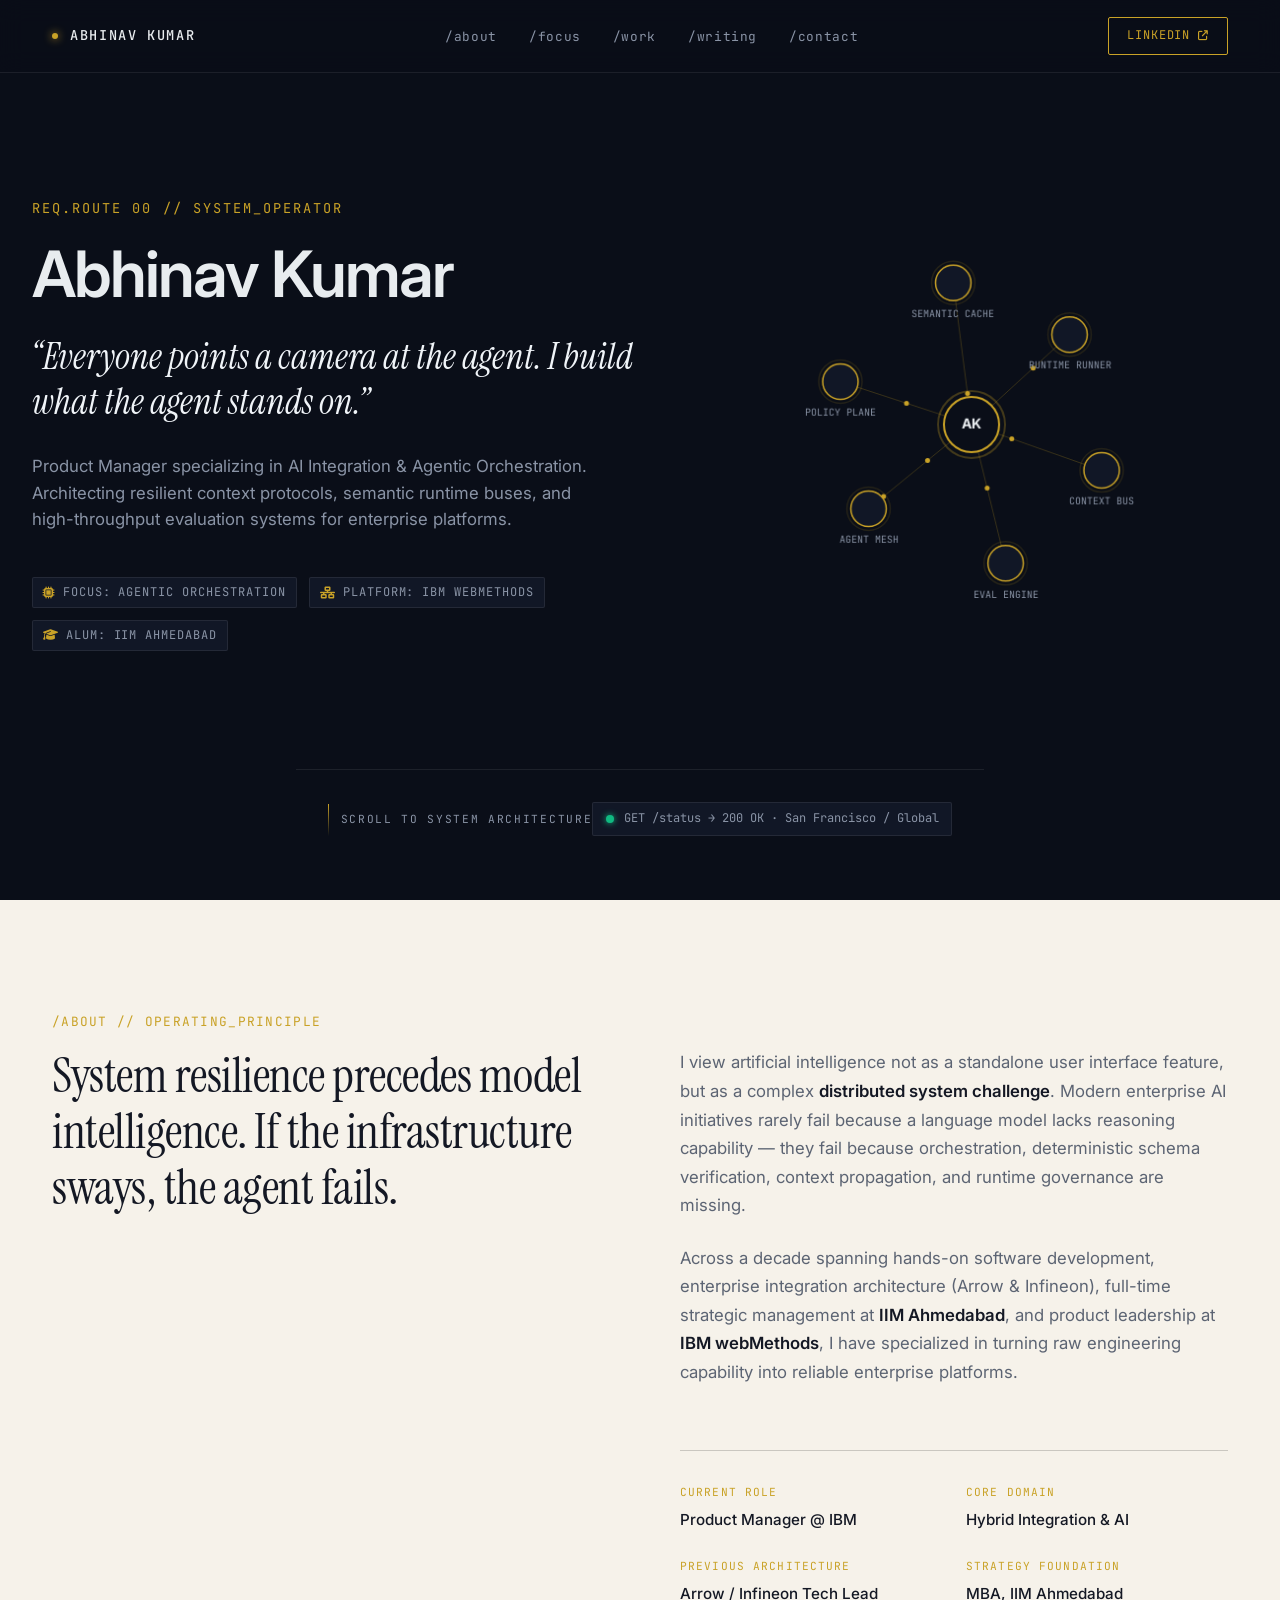
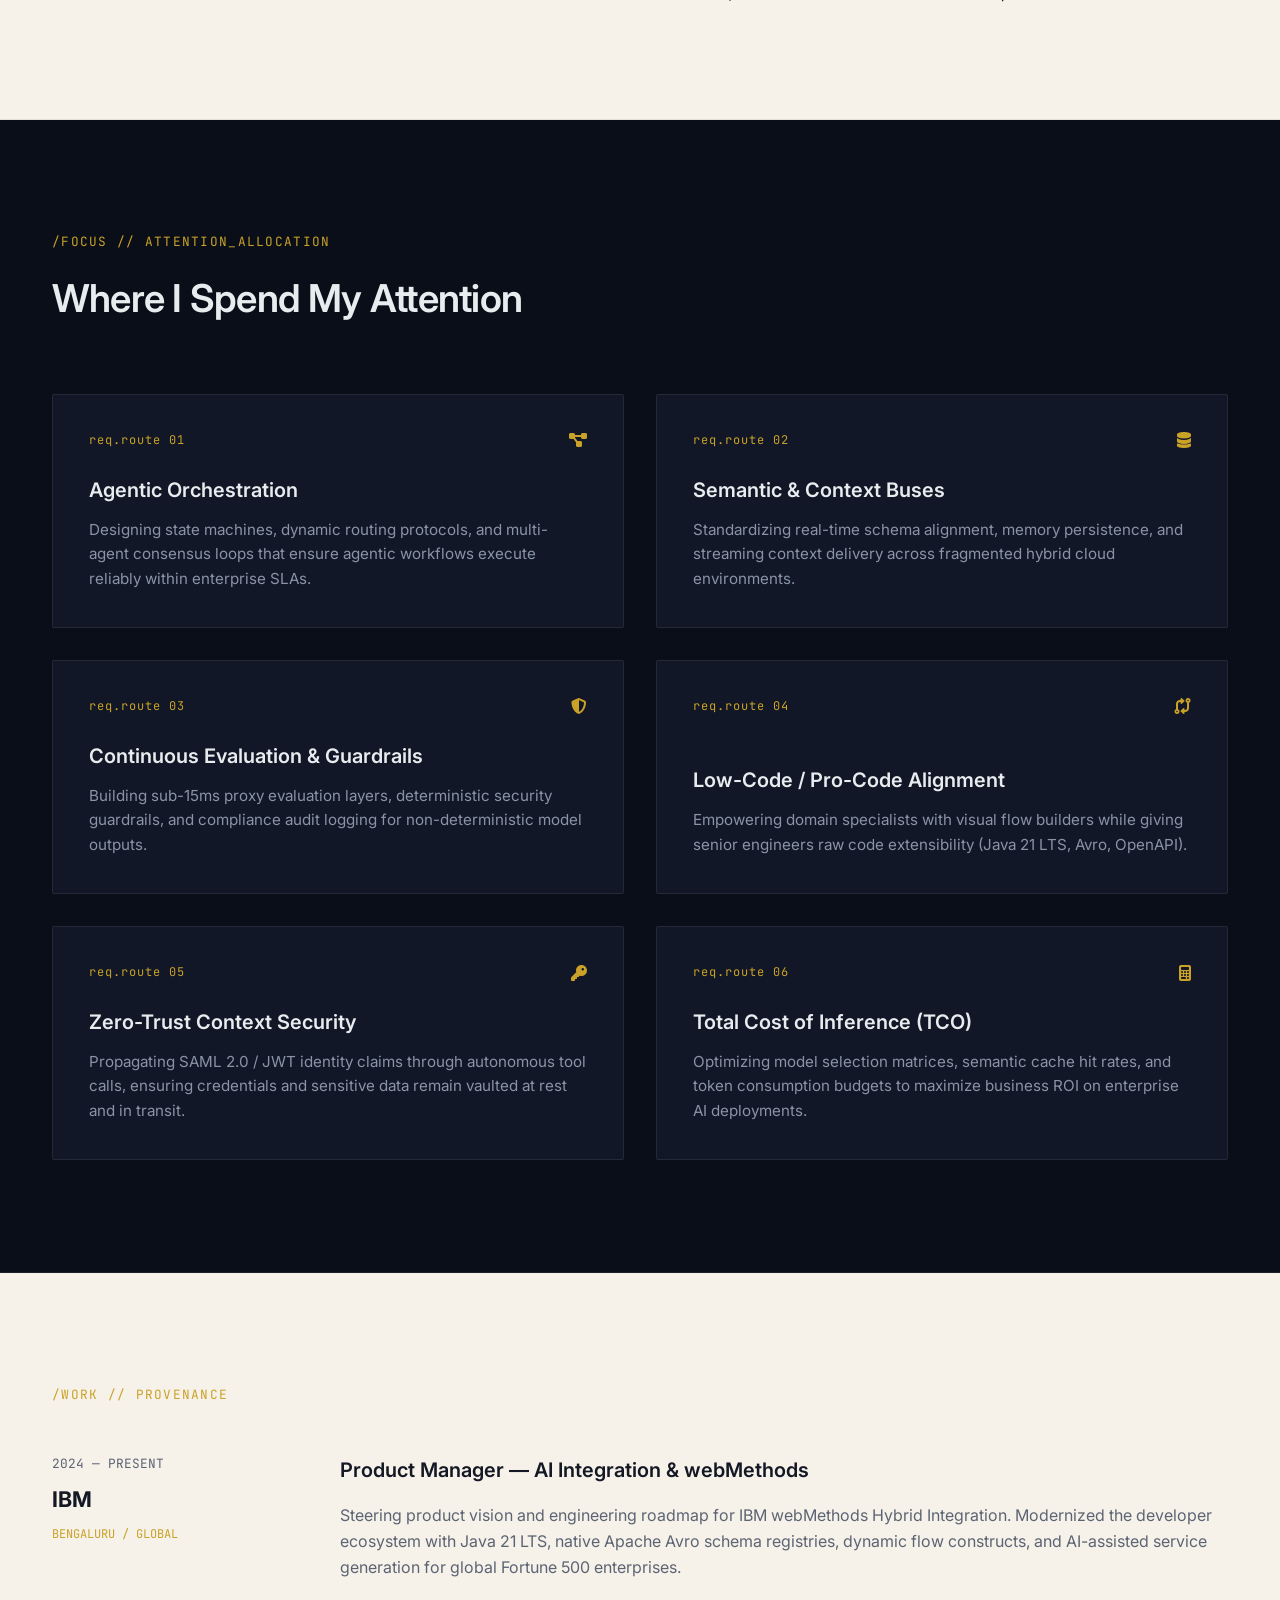
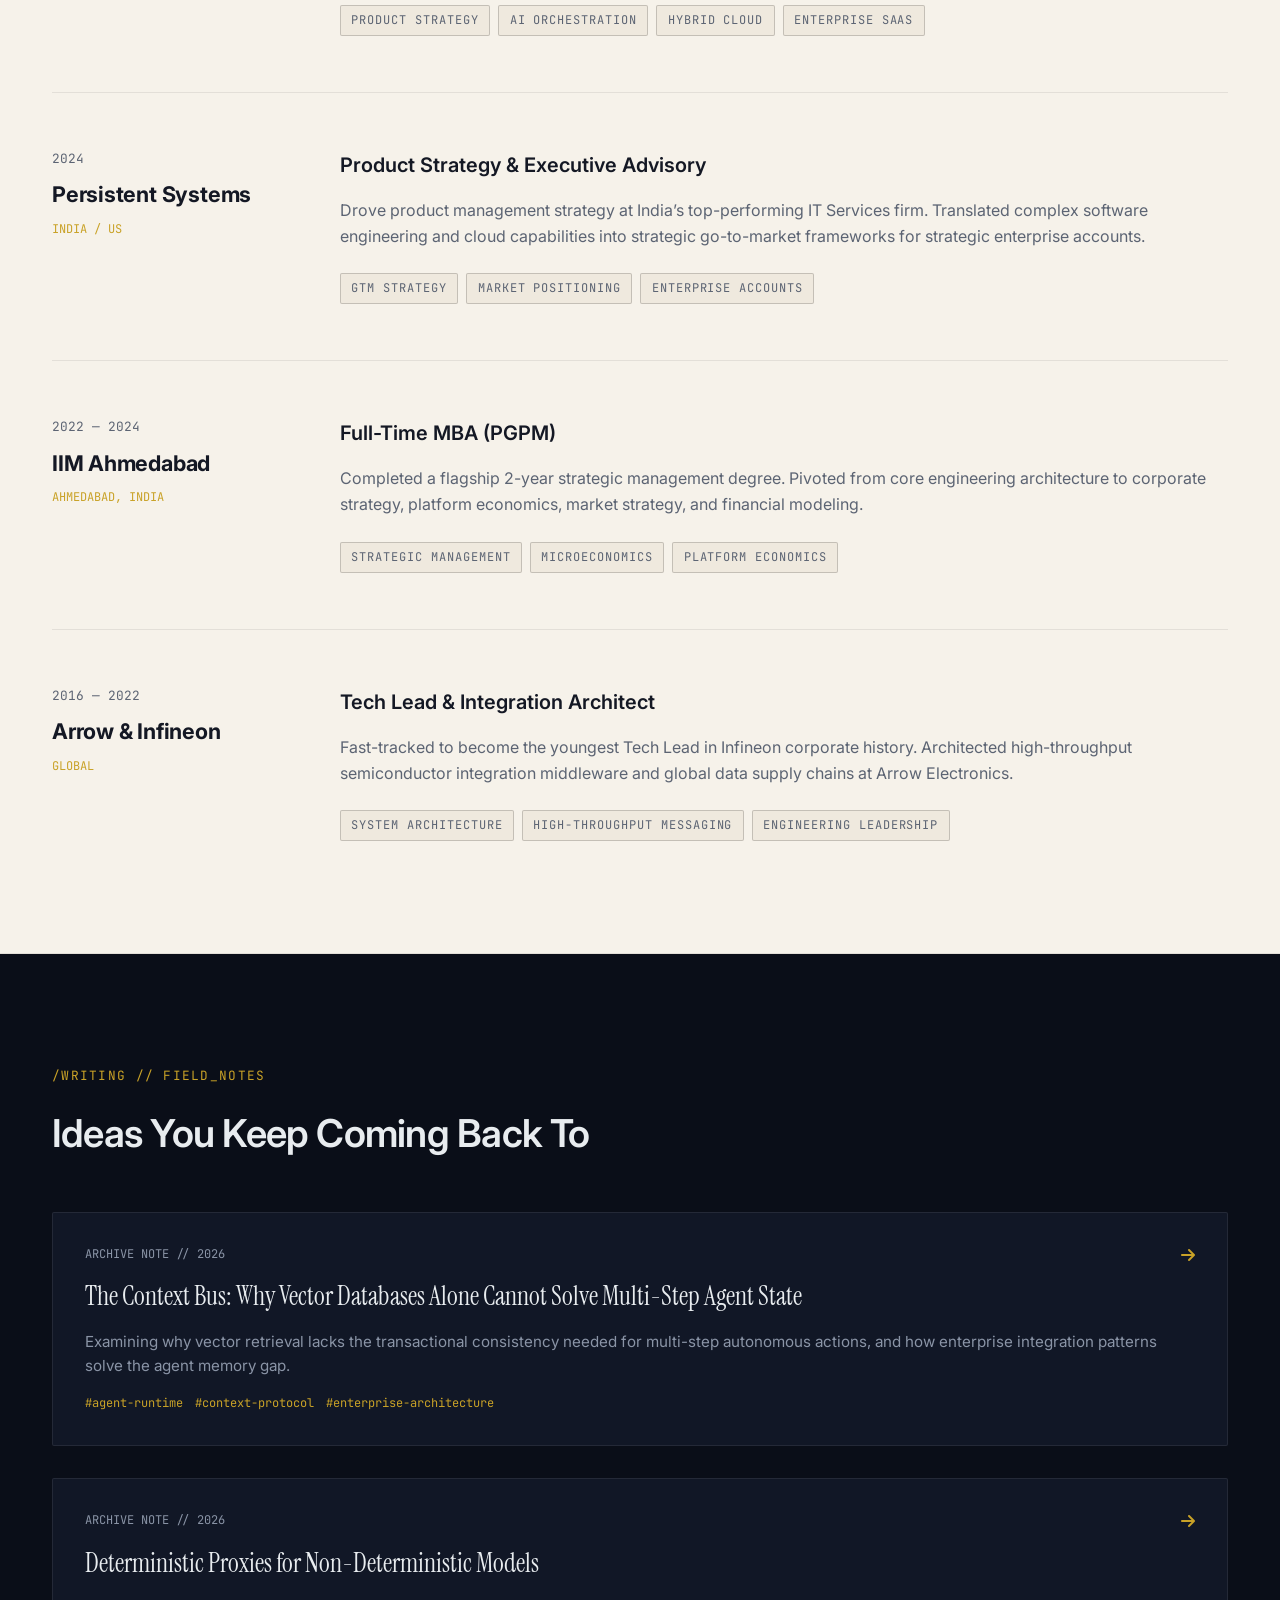
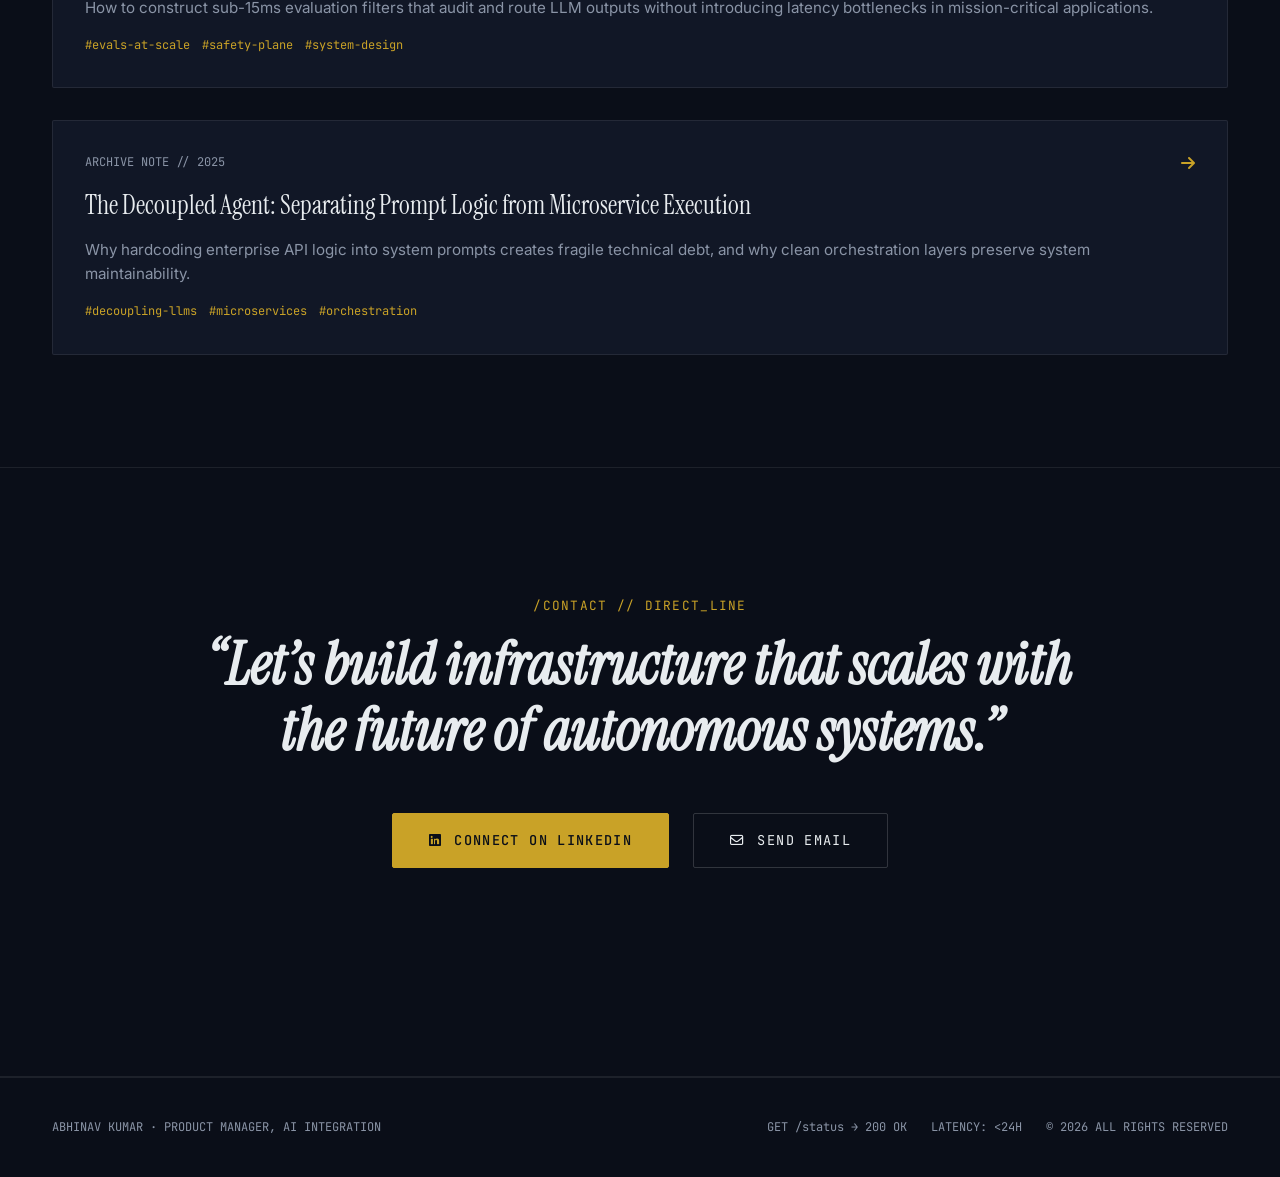
==== commit fa425a8e: "Rename Gemini_bckup_ind.html to index.html" ====
--- a/index.html
+++ b/index.html
@@ -1,228 +1,1360 @@
 <!DOCTYPE html>
-<html lang="en">
+<html lang="en" class="scroll-smooth">
 <head>
-  <meta charset="UTF-8" />
-  <meta name="viewport" content="width=device-width, initial-scale=1" />
+  <meta charset="UTF-8">
+  <meta name="viewport" content="width=device-width, initial-scale=1.0">
   <title>Abhinav Kumar — Product Manager, AI Integration</title>
-  <meta name="description" content="Product Manager, AI Integration at IBM. Governed APIs, integration fabric, and the infrastructure that lets enterprise AI reach production." />
-  <link rel="preconnect" href="https://fonts.googleapis.com" />
-  <link rel="preconnect" href="https://fonts.gstatic.com" crossorigin />
-  <link href="https://fonts.googleapis.com/css2?family=IBM+Plex+Mono:wght@400;500&family=IBM+Plex+Sans:ital,wght@0,400;0,500;0,600;1,400&family=Newsreader:ital,opsz,wght@0,6..72,400;0,6..72,500;0,6..72,600;1,6..72,400&display=swap" rel="stylesheet" />
-  <link rel="stylesheet" href="styles.css" />
+  
+  <!-- Typography: Instrument Serif, Inter, and JetBrains Mono -->
+  <link rel="preconnect" href="https://fonts.googleapis.com">
+  <link rel="preconnect" href="https://fonts.gstatic.com" crossorigin>
+  <link href="https://fonts.googleapis.com/css2?family=Instrument+Serif:ital@0;1&family=Inter:wght@300;400;500;600&family=JetBrains+Mono:wght@400;500&display=swap" rel="stylesheet">
+  
+  <!-- Font Awesome Icons -->
+  <link rel="stylesheet" href="https://cdnjs.cloudflare.com/ajax/libs/font-awesome/6.5.1/css/all.min.css">
+
+  <style>
+    /* ==========================================================================
+       DESIGN SYSTEM & VARIABLES
+       ========================================================================== */
+    :root {
+      /* Palette */
+      --bg-dark: #0A0E18;
+      --bg-dark-surface: #111726;
+      --text-dark-primary: #E8ECEF;
+      --text-dark-muted: #8A94A6;
+      
+      --bg-cream: #F6F2EA;
+      --bg-cream-surface: #EFE9DE;
+      --text-cream-primary: #141824;
+      --text-cream-muted: #5C6473;
+      
+      --accent-gold: #C9A227;
+      --accent-gold-faint: rgba(201, 162, 39, 0.12);
+      --accent-gold-glow: rgba(201, 162, 39, 0.25);
+
+      --border-dark: rgba(255, 255, 255, 0.08);
+      --border-dark-strong: rgba(255, 255, 255, 0.16);
+      --border-cream: rgba(0, 0, 0, 0.08);
+      --border-cream-strong: rgba(0, 0, 0, 0.18);
+
+      /* Fonts */
+      --font-serif: 'Instrument Serif', Georgia, serif;
+      --font-sans: 'Inter', -apple-system, BlinkMacSystemFont, sans-serif;
+      --font-mono: 'JetBrains Mono', monospace;
+    }
+
+    /* Reset & Base Styles */
+    *, *::before, *::after {
+      box-sizing: border-box;
+      margin: 0;
+      padding: 0;
+    }
+
+    html, body {
+      width: 100%;
+      background-color: var(--bg-dark);
+      color: var(--text-dark-primary);
+      font-family: var(--font-sans);
+      font-size: 16px;
+      line-height: 1.6;
+      -webkit-font-smoothing: antialiased;
+      -moz-osx-font-smoothing: grayscale;
+    }
+
+    ::selection {
+      background: var(--accent-gold);
+      color: var(--bg-dark);
+    }
+
+    /* Typography Helpers */
+    .font-serif { font-family: var(--font-serif); }
+    .font-sans { font-family: var(--font-sans); }
+    .font-mono { font-family: var(--font-mono); }
+
+    .text-gold { color: var(--accent-gold); }
+
+    /* Layout Containers */
+    .container {
+      max-width: 1240px;
+      margin: 0 auto;
+      padding-left: 2rem;
+      padding-right: 2rem;
+    }
+
+    /* Section Bands */
+    .section-dark {
+      background-color: var(--bg-dark);
+      color: var(--text-dark-primary);
+      padding: 7rem 0;
+      border-bottom: 1px solid var(--border-dark);
+    }
+
+    .section-cream {
+      background-color: var(--bg-cream);
+      color: var(--text-cream-primary);
+      padding: 7rem 0;
+      border-bottom: 1px solid var(--border-cream);
+    }
+
+    /* Hairline Dividers & Badges */
+    .hairline-dark { border-color: var(--border-dark); }
+    .hairline-cream { border-color: var(--border-cream); }
+
+    .meta-tag {
+      font-family: var(--font-mono);
+      font-size: 0.75rem;
+      letter-spacing: 0.08em;
+      text-transform: uppercase;
+      padding: 0.3rem 0.65rem;
+      border-radius: 2px;
+      display: inline-flex;
+      align-items: center;
+      gap: 0.4rem;
+      white-space: nowrap;
+    }
+
+    .meta-tag-dark {
+      background: var(--bg-dark-surface);
+      border: 1px solid var(--border-dark);
+      color: var(--text-dark-muted);
+    }
+
+    .meta-tag-cream {
+      background: var(--bg-cream-surface);
+      border: 1px solid var(--border-cream-strong);
+      color: var(--text-cream-muted);
+    }
+
+    .route-prefix {
+      font-family: var(--font-mono);
+      font-size: 0.8rem;
+      letter-spacing: 0.1em;
+      color: var(--accent-gold);
+      text-transform: uppercase;
+      margin-bottom: 1rem;
+      display: block;
+    }
+
+    /* Navigation */
+    header {
+      position: fixed;
+      top: 0;
+      left: 0;
+      width: 100%;
+      z-index: 100;
+      background: rgba(10, 14, 24, 0.85);
+      backdrop-filter: blur(12px);
+      -webkit-backdrop-filter: blur(12px);
+      border-bottom: 1px solid var(--border-dark);
+      transition: all 0.3s ease;
+    }
+
+    .nav-inner {
+      display: flex;
+      align-items: center;
+      justify-content: space-between;
+      height: 4.5rem;
+    }
+
+    .brand-logo {
+      font-family: var(--font-mono);
+      font-size: 0.85rem;
+      font-weight: 500;
+      letter-spacing: 0.12em;
+      color: var(--text-dark-primary);
+      text-decoration: none;
+      display: flex;
+      align-items: center;
+      gap: 0.75rem;
+    }
+
+    .brand-dot {
+      width: 6px;
+      height: 6px;
+      background-color: var(--accent-gold);
+      border-radius: 50%;
+      display: inline-block;
+      box-shadow: 0 0 8px var(--accent-gold);
+    }
+
+    .nav-menu {
+      display: flex;
+      align-items: center;
+      gap: 2rem;
+      list-style: none;
+    }
+
+    .nav-link {
+      font-family: var(--font-mono);
+      font-size: 0.8rem;
+      color: var(--text-dark-muted);
+      text-decoration: none;
+      letter-spacing: 0.05em;
+      position: relative;
+      padding-bottom: 2px;
+      transition: color 0.2s ease;
+    }
+
+    .nav-link::after {
+      content: '';
+      position: absolute;
+      bottom: 0;
+      left: 0;
+      width: 0%;
+      height: 1px;
+      background-color: var(--accent-gold);
+      transition: width 0.25s ease;
+    }
+
+    .nav-link:hover {
+      color: var(--text-dark-primary);
+    }
+
+    .nav-link:hover::after {
+      width: 100%;
+    }
+
+    .btn-outline {
+      font-family: var(--font-mono);
+      font-size: 0.75rem;
+      letter-spacing: 0.08em;
+      text-transform: uppercase;
+      padding: 0.55rem 1.1rem;
+      border: 1px solid var(--accent-gold);
+      color: var(--accent-gold);
+      background: transparent;
+      text-decoration: none;
+      border-radius: 2px;
+      transition: all 0.25s ease;
+      display: inline-flex;
+      align-items: center;
+      gap: 0.5rem;
+    }
+
+    .btn-outline:hover {
+      background: var(--accent-gold-faint);
+      color: #FFFFFF;
+      border-color: #E2C054;
+    }
+
+    /* Mobile Nav Toggle */
+    .mobile-toggle {
+      display: none;
+      background: none;
+      border: none;
+      color: var(--text-dark-primary);
+      font-size: 1.25rem;
+      cursor: pointer;
+    }
+
+    /* ==========================================================================
+       HERO SECTION
+       ========================================================================== */
+    .hero-section {
+      min-height: 100vh;
+      padding-top: 7rem;
+      padding-bottom: 4rem;
+      display: flex;
+      flex-direction: column;
+      justify-content: space-between;
+      position: relative;
+      background-color: var(--bg-dark);
+      overflow: hidden;
+    }
+
+    .hero-grid {
+      display: grid;
+      grid-template-columns: 1.15fr 0.85fr;
+      gap: 4rem;
+      align-items: center;
+      margin: auto 0;
+    }
+
+    .hero-title-group {
+      display: flex;
+      flex-direction: column;
+      gap: 1.25rem;
+    }
+
+    .hero-role {
+      font-family: var(--font-mono);
+      font-size: 0.85rem;
+      letter-spacing: 0.15em;
+      text-transform: uppercase;
+      color: var(--accent-gold);
+    }
+
+    .hero-name {
+      font-family: var(--font-sans);
+      font-size: clamp(2.5rem, 5vw, 4.25rem);
+      font-weight: 600;
+      line-height: 1.05;
+      letter-spacing: -0.03em;
+      color: var(--text-dark-primary);
+    }
+
+    .hero-manifesto {
+      font-family: var(--font-serif);
+      font-size: clamp(1.6rem, 2.8vw, 2.3rem);
+      line-height: 1.25;
+      color: #F0F4F8;
+      font-style: italic;
+      margin-top: 0.5rem;
+    }
+
+    .hero-body {
+      font-size: 1.05rem;
+      color: var(--text-dark-muted);
+      max-width: 580px;
+      line-height: 1.6;
+      margin-top: 0.5rem;
+    }
+
+    .hero-chips {
+      display: flex;
+      flex-wrap: wrap;
+      gap: 0.75rem;
+      margin-top: 1.5rem;
+    }
+
+    /* Hero System Canvas Visual */
+    .canvas-container {
+      width: 100%;
+      aspect-ratio: 1 / 1;
+      max-width: 480px;
+      margin: 0 auto;
+      position: relative;
+      display: flex;
+      align-items: center;
+      justify-content: center;
+    }
+
+    #systemCanvas {
+      width: 100%;
+      height: 100%;
+      display: block;
+    }
+
+    .hero-footer {
+      display: flex;
+      align-items: flex-end;
+      justify-content: space-between;
+      padding-top: 2rem;
+      border-top: 1px solid var(--border-dark);
+      margin-top: 2rem;
+    }
+
+    .scroll-indicator {
+      display: flex;
+      align-items: center;
+      gap: 0.75rem;
+      font-family: var(--font-mono);
+      font-size: 0.7rem;
+      letter-spacing: 0.15em;
+      color: var(--text-dark-muted);
+      text-transform: uppercase;
+    }
+
+    .scroll-line {
+      width: 1px;
+      height: 32px;
+      background: linear-gradient(to bottom, var(--accent-gold), transparent);
+    }
+
+    .status-terminal {
+      font-family: var(--font-mono);
+      font-size: 0.75rem;
+      color: var(--text-dark-muted);
+      display: flex;
+      align-items: center;
+      gap: 0.6rem;
+      background: var(--bg-dark-surface);
+      padding: 0.4rem 0.8rem;
+      border: 1px solid var(--border-dark);
+      border-radius: 2px;
+    }
+
+    .status-badge {
+      width: 8px;
+      height: 8px;
+      border-radius: 50%;
+      background-color: #10B981;
+      box-shadow: 0 0 6px #10B981;
+    }
+
+    /* ==========================================================================
+       SECTION 1: /ABOUT (Editorial Cream)
+       ========================================================================== */
+    .about-split {
+      display: grid;
+      grid-template-columns: 1fr 1fr;
+      gap: 5rem;
+      align-items: start;
+    }
+
+    .about-headline {
+      font-family: var(--font-serif);
+      font-size: clamp(2.2rem, 3.8vw, 3.4rem);
+      line-height: 1.15;
+      font-weight: 400;
+      color: var(--text-cream-primary);
+      letter-spacing: -0.01em;
+    }
+
+    .about-copy {
+      display: flex;
+      flex-direction: column;
+      gap: 1.5rem;
+      font-size: 1.05rem;
+      color: var(--text-cream-muted);
+      line-height: 1.7;
+    }
+
+    .about-copy p strong {
+      color: var(--text-cream-primary);
+      font-weight: 600;
+    }
+
+    .about-spec-grid {
+      display: grid;
+      grid-template-columns: repeat(2, 1fr);
+      gap: 1.5rem;
+      margin-top: 2.5rem;
+      padding-top: 2rem;
+      border-top: 1px solid var(--border-cream-strong);
+    }
+
+    .spec-item {
+      display: flex;
+      flex-direction: column;
+      gap: 0.3rem;
+    }
+
+    .spec-label {
+      font-family: var(--font-mono);
+      font-size: 0.7rem;
+      letter-spacing: 0.1em;
+      text-transform: uppercase;
+      color: var(--accent-gold);
+    }
+
+    .spec-value {
+      font-size: 0.95rem;
+      font-weight: 500;
+      color: var(--text-cream-primary);
+    }
+
+    /* ==========================================================================
+       SECTION 2: /FOCUS (Dark Architecture Grid)
+       ========================================================================== */
+    .focus-header-group {
+      margin-bottom: 4rem;
+    }
+
+    .focus-headline {
+      font-family: var(--font-sans);
+      font-size: clamp(1.8rem, 3vw, 2.75rem);
+      font-weight: 600;
+      letter-spacing: -0.02em;
+      color: var(--text-dark-primary);
+    }
+
+    .focus-grid {
+      display: grid;
+      grid-template-columns: repeat(2, 1fr);
+      gap: 2rem;
+    }
+
+    .focus-card {
+      background: var(--bg-dark-surface);
+      border: 1px solid var(--border-dark);
+      padding: 2.25rem;
+      border-radius: 2px;
+      display: flex;
+      flex-direction: column;
+      justify-content: space-between;
+      transition: border-color 0.3s ease, transform 0.3s ease;
+    }
+
+    .focus-card:hover {
+      border-color: var(--accent-gold);
+      transform: translateY(-2px);
+    }
+
+    .focus-card-header {
+      display: flex;
+      align-items: center;
+      justify-content: space-between;
+      margin-bottom: 1.5rem;
+    }
+
+    .focus-route {
+      font-family: var(--font-mono);
+      font-size: 0.75rem;
+      color: var(--accent-gold);
+      letter-spacing: 0.08em;
+    }
+
+    .focus-title {
+      font-family: var(--font-sans);
+      font-size: 1.25rem;
+      font-weight: 600;
+      color: var(--text-dark-primary);
+      margin-bottom: 0.75rem;
+    }
+
+    .focus-desc {
+      font-size: 0.95rem;
+      color: var(--text-dark-muted);
+      line-height: 1.6;
+    }
+
+    /* ==========================================================================
+       SECTION 3: /WORK (Cream Provenance Timeline)
+       ========================================================================== */
+    .work-timeline {
+      display: flex;
+      flex-direction: column;
+      gap: 3.5rem;
+      margin-top: 3rem;
+    }
+
+    .work-item {
+      display: grid;
+      grid-template-columns: 240px 1fr;
+      gap: 3rem;
+      padding-bottom: 3.5rem;
+      border-bottom: 1px solid var(--border-cream);
+    }
+
+    .work-item:last-child {
+      border-bottom: none;
+      padding-bottom: 0;
+    }
+
+    .work-meta {
+      display: flex;
+      flex-direction: column;
+      gap: 0.5rem;
+    }
+
+    .work-period {
+      font-family: var(--font-mono);
+      font-size: 0.8rem;
+      color: var(--text-cream-muted);
+    }
+
+    .work-company {
+      font-size: 1.35rem;
+      font-weight: 700;
+      color: var(--text-cream-primary);
+      letter-spacing: -0.01em;
+    }
+
+    .work-location {
+      font-family: var(--font-mono);
+      font-size: 0.75rem;
+      color: var(--accent-gold);
+      text-transform: uppercase;
+    }
+
+    .work-details {
+      display: flex;
+      flex-direction: column;
+      gap: 1rem;
+    }
+
+    .work-role {
+      font-family: var(--font-sans);
+      font-size: 1.25rem;
+      font-weight: 600;
+      color: var(--text-cream-primary);
+    }
+
+    .work-summary {
+      font-size: 1rem;
+      color: var(--text-cream-muted);
+      line-height: 1.65;
+    }
+
+    .work-tags {
+      display: flex;
+      flex-wrap: wrap;
+      gap: 0.5rem;
+      margin-top: 0.5rem;
+    }
+
+    /* ==========================================================================
+       SECTION 4: /WRITING (Dark Notes & Monograph)
+       ========================================================================== */
+    .writing-list {
+      display: flex;
+      flex-direction: column;
+      gap: 2rem;
+      margin-top: 3rem;
+    }
+
+    .writing-card {
+      background: var(--bg-dark-surface);
+      border: 1px solid var(--border-dark);
+      padding: 2rem;
+      border-radius: 2px;
+      text-decoration: none;
+      display: flex;
+      flex-direction: column;
+      gap: 1rem;
+      transition: all 0.3s ease;
+    }
+
+    .writing-card:hover {
+      border-color: var(--accent-gold);
+      background: rgba(17, 23, 38, 0.9);
+    }
+
+    .writing-header {
+      display: flex;
+      align-items: center;
+      justify-content: space-between;
+    }
+
+    .writing-date {
+      font-family: var(--font-mono);
+      font-size: 0.75rem;
+      color: var(--text-dark-muted);
+    }
+
+    .writing-title {
+      font-family: var(--font-serif);
+      font-size: 1.6rem;
+      font-weight: 400;
+      color: var(--text-dark-primary);
+      line-height: 1.3;
+      transition: color 0.2s ease;
+    }
+
+    .writing-card:hover .writing-title {
+      color: var(--accent-gold);
+    }
+
+    .writing-excerpt {
+      font-size: 0.95rem;
+      color: var(--text-dark-muted);
+      line-height: 1.6;
+    }
+
+    .writing-tags {
+      display: flex;
+      gap: 0.75rem;
+      font-family: var(--font-mono);
+      font-size: 0.75rem;
+      color: var(--accent-gold);
+    }
+
+    /* ==========================================================================
+       SECTION 5: /CONTACT & FOOTER
+       ========================================================================== */
+    .contact-section {
+      text-align: center;
+      padding: 8rem 0;
+    }
+
+    .contact-invitation {
+      font-family: var(--font-serif);
+      font-size: clamp(2.2rem, 4.5vw, 3.8rem);
+      line-height: 1.15;
+      color: var(--text-dark-primary);
+      max-width: 900px;
+      margin: 0 auto 3rem auto;
+      font-style: italic;
+    }
+
+    .contact-actions {
+      display: flex;
+      align-items: center;
+      justify-content: center;
+      gap: 1.5rem;
+      margin-bottom: 5rem;
+    }
+
+    .btn-large-gold {
+      font-family: var(--font-mono);
+      font-size: 0.85rem;
+      letter-spacing: 0.1em;
+      text-transform: uppercase;
+      padding: 1rem 2.25rem;
+      border: 1px solid var(--accent-gold);
+      color: var(--bg-dark);
+      background: var(--accent-gold);
+      text-decoration: none;
+      border-radius: 2px;
+      font-weight: 500;
+      transition: all 0.3s ease;
+      display: inline-flex;
+      align-items: center;
+      gap: 0.75rem;
+    }
+
+    .btn-large-gold:hover {
+      background: #E2C054;
+      border-color: #E2C054;
+      box-shadow: 0 0 20px var(--accent-gold-glow);
+    }
+
+    .btn-large-outline {
+      font-family: var(--font-mono);
+      font-size: 0.85rem;
+      letter-spacing: 0.1em;
+      text-transform: uppercase;
+      padding: 1rem 2.25rem;
+      border: 1px solid var(--border-dark-strong);
+      color: var(--text-dark-primary);
+      background: transparent;
+      text-decoration: none;
+      border-radius: 2px;
+      transition: all 0.3s ease;
+      display: inline-flex;
+      align-items: center;
+      gap: 0.75rem;
+    }
+
+    .btn-large-outline:hover {
+      border-color: var(--accent-gold);
+      color: var(--accent-gold);
+    }
+
+    footer {
+      border-top: 1px solid var(--border-dark);
+      padding: 2.5rem 0;
+      background: var(--bg-dark);
+      font-family: var(--font-mono);
+      font-size: 0.75rem;
+      color: var(--text-dark-muted);
+    }
+
+    .footer-inner {
+      display: flex;
+      align-items: center;
+      justify-content: space-between;
+      flex-wrap: wrap;
+      gap: 1.5rem;
+    }
+
+    .footer-status-bar {
+      display: flex;
+      align-items: center;
+      gap: 1.5rem;
+    }
+
+    /* ==========================================================================
+       RESPONSIVE BREAKPOINTS
+       ========================================================================== */
+    @media (max-width: 1024px) {
+      .hero-grid {
+        grid-template-columns: 1fr;
+        gap: 3rem;
+      }
+
+      .canvas-container {
+        max-width: 380px;
+      }
+
+      .about-split {
+        grid-template-columns: 1fr;
+        gap: 3rem;
+      }
+
+      .focus-grid {
+        grid-template-columns: 1fr;
+      }
+
+      .work-item {
+        grid-template-columns: 1fr;
+        gap: 1rem;
+      }
+    }
+
+    @media (max-width: 768px) {
+      .nav-menu {
+        display: none;
+      }
+
+      .mobile-toggle {
+        display: block;
+      }
+
+      .mobile-menu-active .nav-menu {
+        display: flex;
+        flex-direction: column;
+        position: absolute;
+        top: 4.5rem;
+        left: 0;
+        width: 100%;
+        background: var(--bg-dark);
+        border-bottom: 1px solid var(--border-dark);
+        padding: 2rem;
+        gap: 1.5rem;
+      }
+
+      .contact-actions {
+        flex-direction: column;
+        gap: 1rem;
+      }
+
+      .btn-large-gold, .btn-large-outline {
+        width: 100%;
+        justify-content: center;
+      }
+
+      .footer-inner {
+        flex-direction: column;
+        align-items: flex-start;
+      }
+    }
+  </style>
 </head>
 <body>
-  <a class="skip" href="#about">Skip to content</a>
-
-  <header class="nav" id="nav">
-    <a class="nav-name" href="#top">Abhinav Kumar<span class="dot">.</span></a>
-    <nav class="nav-links" aria-label="Primary">
-      <a href="#about">/About</a>
-      <a href="#focus">/Focus</a>
-      <a href="#work">/Work</a>
-      <a href="#writing">/Writing</a>
-      <a href="#contact">/Contact</a>
-    </nav>
-    <a class="nav-cta" href="https://www.linkedin.com/in/linkabhinav/" target="_blank" rel="noopener noreferrer">LinkedIn <span aria-hidden="true">↗</span></a>
+
+  <!-- FIXED SLIM NAVIGATION -->
+  <header id="mainNav">
+    <div class="container">
+      <div class="nav-inner">
+        <a href="#hero" class="brand-logo">
+          <span class="brand-dot"></span>
+          ABHINAV KUMAR
+        </a>
+
+        <button class="mobile-toggle" id="mobileToggle" aria-label="Toggle Menu">
+          <i class="fa-solid fa-bars"></i>
+        </button>
+
+        <ul class="nav-menu" id="navMenu">
+          <li><a href="#about" class="nav-link">/about</a></li>
+          <li><a href="#focus" class="nav-link">/focus</a></li>
+          <li><a href="#work" class="nav-link">/work</a></li>
+          <li><a href="#writing" class="nav-link">/writing</a></li>
+          <li><a href="#contact" class="nav-link">/contact</a></li>
+        </ul>
+
+        <div style="display: flex; align-items: center; gap: 1rem;">
+          <a href="https://www.linkedin.com/in/abhinavkumar" target="_blank" rel="noopener" class="btn-outline">
+            LinkedIn <i class="fa-solid fa-arrow-up-right-from-square" style="font-size: 0.65rem;"></i>
+          </a>
+        </div>
+      </div>
+    </div>
   </header>
 
-  <main id="top">
-    <section class="hero" aria-label="Introduction">
-      <div class="hero-copy">
-        <p class="status"><span class="mono">GET /status → 200 OK</span> · Bengaluru, IN</p>
-        <h1>Abhinav Kumar</h1>
-        <p class="role">Product Manager, AI Integration — IBM</p>
-        <p class="thesis">
-          Everyone points a camera at the agent. I build what the agent stands on:
-          the governed APIs, integration fabric, and data pathways that let
-          enterprise AI actually reach production — without falling over.
-        </p>
-        <dl class="meta">
-          <div>
-            <dt>Focus</dt>
-            <dd>Agentic AI × Enterprise Integration</dd>
+  <main>
+    <!-- HERO SECTION -->
+    <section class="hero-section" id="hero">
+      <div class="container hero-grid">
+        <!-- Left Hero Content -->
+        <div class="hero-title-group">
+          <span class="hero-role">REQ.ROUTE 00 // SYSTEM_OPERATOR</span>
+          <h1 class="hero-name">Abhinav Kumar</h1>
+          <div class="hero-manifesto">
+            “Everyone points a camera at the agent. I build what the agent stands on.”
           </div>
-          <div>
-            <dt>Platform</dt>
-            <dd>IBM webMethods &amp; API Connect</dd>
+          <p class="hero-body">
+            Product Manager specializing in AI Integration & Agentic Orchestration. Architecting resilient context protocols, semantic runtime buses, and high-throughput evaluation systems for enterprise platforms.
+          </p>
+
+          <div class="hero-chips">
+            <span class="meta-tag meta-tag-dark">
+              <i class="fa-solid fa-microchip text-gold"></i> FOCUS: AGENTIC ORCHESTRATION
+            </span>
+            <span class="meta-tag meta-tag-dark">
+              <i class="fa-solid fa-network-wired text-gold"></i> PLATFORM: IBM WEBMETHODS
+            </span>
+            <span class="meta-tag meta-tag-dark">
+              <i class="fa-solid fa-graduation-cap text-gold"></i> ALUM: IIM AHMEDABAD
+            </span>
           </div>
-          <div>
-            <dt>Education</dt>
-            <dd>MBA, IIM Ahmedabad</dd>
-          </div>
-        </dl>
+        </div>
+
+        <!-- Right Hero System Graph (Canvas) -->
+        <div class="canvas-container">
+          <canvas id="systemCanvas" width="480" height="480"></canvas>
+        </div>
       </div>
 
-      <div class="hero-viz" aria-hidden="true">
-        <svg id="system-graph" viewBox="0 0 520 520" role="img">
-          <defs>
-            <filter id="soft">
-              <feGaussianBlur stdDeviation="0.4" />
-            </filter>
-          </defs>
-          <g class="edges" stroke="#C9A227" stroke-width="0.7" fill="none" opacity="0.55">
-            <path id="e1" d="M260,260 C200,210 160,150 148,118" />
-            <path id="e2" d="M260,260 C320,200 360,140 392,108" />
-            <path id="e3" d="M260,260 C180,260 130,280 118,292" />
-            <path id="e4" d="M260,260 C340,270 390,300 404,308" />
-            <path id="e5" d="M260,260 C200,340 170,400 156,428" />
-            <path id="e6" d="M260,260 C330,350 370,400 392,428" />
-          </g>
-          <g class="dots" fill="#C9A227">
-            <circle class="trav t1" r="2.2" />
-            <circle class="trav t2" r="2.2" />
-            <circle class="trav t3" r="2.2" />
-          </g>
-          <g class="nodes" text-anchor="middle">
-            <g class="node n-crm" transform="translate(148,110)">
-              <circle r="28" fill="#0B1220" stroke="#1c2a44" stroke-width="1" />
-              <text y="38" class="nlabel">CRM</text>
-            </g>
-            <g class="node n-agent" transform="translate(392,100)">
-              <circle r="28" fill="#0B1220" stroke="#1c2a44" stroke-width="1" />
-              <circle r="36" fill="none" stroke="#C9A227" stroke-width="0.6" opacity="0.45" class="orbit" />
-              <text y="38" class="nlabel">AI AGENT</text>
-            </g>
-            <g class="node n-erp" transform="translate(110,292)">
-              <circle r="28" fill="#0B1220" stroke="#1c2a44" stroke-width="1" />
-              <text y="38" class="nlabel">ERP</text>
-            </g>
-            <g class="node n-an" transform="translate(408,308)">
-              <circle r="28" fill="#0B1220" stroke="#1c2a44" stroke-width="1" />
-              <text y="38" class="nlabel">ANALYTICS</text>
-            </g>
-            <g class="node n-leg" transform="translate(156,430)">
-              <circle r="28" fill="#0B1220" stroke="#1c2a44" stroke-width="1" />
-              <text y="38" class="nlabel">LEGACY</text>
-            </g>
-            <g class="node n-port" transform="translate(392,430)">
-              <circle r="28" fill="#0B1220" stroke="#1c2a44" stroke-width="1" />
-              <text y="38" class="nlabel">PORTAL</text>
-            </g>
-            <g class="node n-ak" transform="translate(260,260)">
-              <circle r="34" fill="#0B1220" stroke="#C9A227" stroke-width="1.2" />
-              <text y="5" class="monogram">AK</text>
-            </g>
-          </g>
-        </svg>
-      </div>
-
-      <a class="scroll-hint" href="#about">
-        <span class="hair"></span>
-        <span>SCROLL</span>
-      </a>
-    </section>
-
-    <section class="band cream" id="about">
-      <p class="path">/about</p>
-      <div class="split">
-        <h2>I make sure the integration layer is boring, reliable, and invisible — so the AI built on top of it doesn’t have to be.</h2>
-        <div class="prose">
-          <p>I’m a Product Manager on IBM’s AI Integration team, working across <strong>webMethods Hybrid Integration</strong> and <strong>API Connect</strong> — the platforms enterprises use to connect systems, govern data exchange, and now, wire up AI agents to real operational work.</p>
-          <p>My lens on this space comes from an MBA at <strong>IIM Ahmedabad</strong> paired with hands-on product work in enterprise software. I spend most of my time translating between two audiences that rarely speak the same language: architects who live in the weeds of APIs and governance, and leadership chasing the next AI initiative — and making sure neither one ships something the other has to clean up later.</p>
-          <p>Based in Bengaluru, and usually thinking about the same question from a few different angles: what does an enterprise actually need to be true — technically, operationally, organizationally — before an AI agent can be trusted with real work.</p>
+      <!-- Hero Footer Status Indicator -->
+      <div class="container hero-footer">
+        <div class="scroll-indicator">
+          <div class="scroll-line"></div>
+          <span>SCROLL TO SYSTEM ARCHITECTURE</span>
+        </div>
+
+        <div class="status-terminal">
+          <span class="status-badge"></span>
+          <span>GET /status → 200 OK · San Francisco / Global</span>
         </div>
       </div>
     </section>
 
-    <section class="band dark" id="focus">
-      <p class="path gold">/focus</p>
-      <h2>Where I spend my attention</h2>
-      <ol class="routes">
-        <li>
-          <p class="route-id">req.route 01</p>
-          <h3>Agentic AI, held up by real infrastructure</h3>
-          <p>The agent gets the headline. I care about the governed APIs and data pathways underneath it — the part that decides whether the agent can actually be trusted with production work.</p>
-        </li>
-        <li>
-          <p class="route-id">req.route 02</p>
-          <h3>Enterprise integration &amp; iPaaS</h3>
-          <p>Hybrid integration across on-prem and cloud, B2B and MFT, and the unglamorous plumbing that keeps large organizations running without anyone noticing it’s there.</p>
-        </li>
-        <li>
-          <p class="route-id">req.route 03</p>
-          <h3>API management &amp; governance</h3>
-          <p>Designing for the moment an API stops being an internal convenience and becomes a contract — versioned, secured, observable, and safe to build a business on.</p>
-        </li>
-        <li>
-          <p class="route-id">req.route 04</p>
-          <h3>Digital government &amp; cross-agency data exchange</h3>
-          <p>Drawn to public-sector integration platforms — the quiet infrastructure that lets national systems share verified data across agencies without duplicating it everywhere.</p>
-        </li>
-        <li>
-          <p class="route-id">req.route 05</p>
-          <h3>Enterprise architecture</h3>
-          <p>Systems thinking applied to messy, real organizations — legacy estates, acquired subsidiaries, and the politics of who owns which data.</p>
-        </li>
-        <li>
-          <p class="route-id">req.route 06</p>
-          <h3>Product management for platforms</h3>
-          <p>Roadmapping for a product whose users are other builders — where the real deliverable is leverage, not a feature.</p>
-        </li>
-      </ol>
+    <!-- SECTION 1: /ABOUT (Cream Reading Band) -->
+    <section class="section-cream" id="about">
+      <div class="container">
+        <span class="route-prefix">/about // OPERATING_PRINCIPLE</span>
+
+        <div class="about-split">
+          <h2 class="about-headline">
+            System resilience precedes model intelligence. If the infrastructure sways, the agent fails.
+          </h2>
+
+          <div class="about-copy">
+            <p>
+              I view artificial intelligence not as a standalone user interface feature, but as a complex <strong>distributed system challenge</strong>. Modern enterprise AI initiatives rarely fail because a language model lacks reasoning capability — they fail because orchestration, deterministic schema verification, context propagation, and runtime governance are missing.
+            </p>
+            <p>
+              Across a decade spanning hands-on software development, enterprise integration architecture (Arrow & Infineon), full-time strategic management at <strong>IIM Ahmedabad</strong>, and product leadership at <strong>IBM webMethods</strong>, I have specialized in turning raw engineering capability into reliable enterprise platforms.
+            </p>
+
+            <div class="about-spec-grid">
+              <div class="spec-item">
+                <span class="spec-label">CURRENT ROLE</span>
+                <span class="spec-value">Product Manager @ IBM</span>
+              </div>
+              <div class="spec-item">
+                <span class="spec-label">CORE DOMAIN</span>
+                <span class="spec-value">Hybrid Integration & AI</span>
+              </div>
+              <div class="spec-item">
+                <span class="spec-label">PREVIOUS ARCHITECTURE</span>
+                <span class="spec-value">Arrow / Infineon Tech Lead</span>
+              </div>
+              <div class="spec-item">
+                <span class="spec-label">STRATEGY FOUNDATION</span>
+                <span class="spec-value">MBA, IIM Ahmedabad</span>
+              </div>
+            </div>
+          </div>
+        </div>
+      </div>
     </section>
 
-    <section class="band cream" id="work">
-      <p class="path">/work</p>
-      <h2>Currently</h2>
-      <article class="chapter">
-        <p class="chapter-meta">IBM · Bengaluru</p>
-        <h3>Product Manager, AI Integration</h3>
-        <p>Working on IBM webMethods Hybrid Integration and API Connect — the layer that lets enterprises connect systems, govern APIs, and extend that same discipline to AI agents. Focused on turning “the AI agent worked in the demo” into “the AI agent is trusted with production traffic.”</p>
-        <ul class="pills">
-          <li>webMethods</li>
-          <li>API Connect</li>
-          <li>Hybrid Integration</li>
-          <li>Agentic AI</li>
-        </ul>
-      </article>
-      <hr class="rule" />
-      <article class="chapter">
-        <p class="chapter-meta">IIM Ahmedabad</p>
-        <h3>MBA</h3>
-        <p>Business fundamentals layered on top of an engineering instinct for how systems actually behave — the combination that ended up defining how I approach platform product work.</p>
-      </article>
+    <!-- SECTION 2: /FOCUS (Dark Architecture Cards) -->
+    <section class="section-dark" id="focus">
+      <div class="container">
+        <div class="focus-header-group">
+          <span class="route-prefix">/focus // ATTENTION_ALLOCATION</span>
+          <h2 class="focus-headline">Where I Spend My Attention</h2>
+        </div>
+
+        <div class="focus-grid">
+          <!-- Item 01 -->
+          <div class="focus-card">
+            <div class="focus-card-header">
+              <span class="focus-route">req.route 01</span>
+              <i class="fa-solid fa-diagram-project text-gold"></i>
+            </div>
+            <div>
+              <h3 class="focus-title">Agentic Orchestration</h3>
+              <p class="focus-desc">
+                Designing state machines, dynamic routing protocols, and multi-agent consensus loops that ensure agentic workflows execute reliably within enterprise SLAs.
+              </p>
+            </div>
+          </div>
+
+          <!-- Item 02 -->
+          <div class="focus-card">
+            <div class="focus-card-header">
+              <span class="focus-route">req.route 02</span>
+              <i class="fa-solid fa-database text-gold"></i>
+            </div>
+            <div>
+              <h3 class="focus-title">Semantic & Context Buses</h3>
+              <p class="focus-desc">
+                Standardizing real-time schema alignment, memory persistence, and streaming context delivery across fragmented hybrid cloud environments.
+              </p>
+            </div>
+          </div>
+
+          <!-- Item 03 -->
+          <div class="focus-card">
+            <div class="focus-card-header">
+              <span class="focus-route">req.route 03</span>
+              <i class="fa-solid fa-shield-halved text-gold"></i>
+            </div>
+            <div>
+              <h3 class="focus-title">Continuous Evaluation & Guardrails</h3>
+              <p class="focus-desc">
+                Building sub-15ms proxy evaluation layers, deterministic security guardrails, and compliance audit logging for non-deterministic model outputs.
+              </p>
+            </div>
+          </div>
+
+          <!-- Item 04 -->
+          <div class="focus-card">
+            <div class="focus-card-header">
+              <span class="focus-route">req.route 04</span>
+              <i class="fa-solid fa-code-compare text-gold"></i>
+            </div>
+            <div>
+              <h3 class="focus-title">Low-Code / Pro-Code Alignment</h3>
+              <p class="focus-desc">
+                Empowering domain specialists with visual flow builders while giving senior engineers raw code extensibility (Java 21 LTS, Avro, OpenAPI).
+              </p>
+            </div>
+          </div>
+
+          <!-- Item 05 -->
+          <div class="focus-card">
+            <div class="focus-card-header">
+              <span class="focus-route">req.route 05</span>
+              <i class="fa-solid fa-key text-gold"></i>
+            </div>
+            <div>
+              <h3 class="focus-title">Zero-Trust Context Security</h3>
+              <p class="focus-desc">
+                Propagating SAML 2.0 / JWT identity claims through autonomous tool calls, ensuring credentials and sensitive data remain vaulted at rest and in transit.
+              </p>
+            </div>
+          </div>
+
+          <!-- Item 06 -->
+          <div class="focus-card">
+            <div class="focus-card-header">
+              <span class="focus-route">req.route 06</span>
+              <i class="fa-solid fa-calculator text-gold"></i>
+            </div>
+            <div>
+              <h3 class="focus-title">Total Cost of Inference (TCO)</h3>
+              <p class="focus-desc">
+                Optimizing model selection matrices, semantic cache hit rates, and token consumption budgets to maximize business ROI on enterprise AI deployments.
+              </p>
+            </div>
+          </div>
+        </div>
+      </div>
     </section>
 
-    <section class="band dark" id="writing">
-      <p class="path gold">/writing</p>
-      <h2>Ideas I keep coming back to</h2>
-      <p class="lede">Notes and posts on integration, platforms, and what “AI-ready” actually requires of an enterprise underneath the surface.</p>
-      <ul class="notes">
-        <li>
-          <p class="tags">#AgenticAI #Integration</p>
-          <h3>The agent gets the credit. The integration fabric does the work.</h3>
-          <p>Most of the national and enterprise systems now enabling “AI achievements” — governed data exchanges, secure APIs, shared service fabrics — were built years before this model cycle. The agent is the visible layer on top of infrastructure that already had to earn enterprise trust the hard way.</p>
-        </li>
-        <li>
-          <p class="tags">#iPaaS #EnterpriseArchitecture</p>
-          <h3>Operational efficiency is a feature, not a footnote</h3>
-          <p>Cleaner interfaces, saner runtime key management, automatic cleanup of stale instances — the unglamorous releases are usually the ones that determine whether a platform team actually wants to keep using your product.</p>
-        </li>
-        <li>
-          <p class="tags">#APIManagement #DigitalGovernment</p>
-          <h3>What public-sector integration gets right</h3>
-          <p>Systems built for cross-agency data exchange are forced to solve governance, consent, and interoperability before they’re allowed to scale. Enterprises building AI agents are running into the same requirements — just later, and under more pressure.</p>
-        </li>
-      </ul>
-      <p class="out">
-        <a href="https://www.linkedin.com/in/linkabhinav/" target="_blank" rel="noopener noreferrer">Read more on LinkedIn ↗</a>
-      </p>
+    <!-- SECTION 3: /WORK (Cream Provenance Timeline) -->
+    <section class="section-cream" id="work">
+      <div class="container">
+        <span class="route-prefix">/work // PROVENANCE</span>
+
+        <div class="work-timeline">
+          <!-- Chapter 1 -->
+          <div class="work-item">
+            <div class="work-meta">
+              <span class="work-period">2024 — PRESENT</span>
+              <h3 class="work-company">IBM</h3>
+              <span class="work-location">BENGALURU / GLOBAL</span>
+            </div>
+            <div class="work-details">
+              <h4 class="work-role">Product Manager — AI Integration & webMethods</h4>
+              <p class="work-summary">
+                Steering product vision and engineering roadmap for IBM webMethods Hybrid Integration. Modernized the developer ecosystem with Java 21 LTS, native Apache Avro schema registries, dynamic flow constructs, and AI-assisted service generation for global Fortune 500 enterprises.
+              </p>
+              <div class="work-tags">
+                <span class="meta-tag meta-tag-cream">PRODUCT STRATEGY</span>
+                <span class="meta-tag meta-tag-cream">AI ORCHESTRATION</span>
+                <span class="meta-tag meta-tag-cream">HYBRID CLOUD</span>
+                <span class="meta-tag meta-tag-cream">ENTERPRISE SAAS</span>
+              </div>
+            </div>
+          </div>
+
+          <!-- Chapter 2 -->
+          <div class="work-item">
+            <div class="work-meta">
+              <span class="work-period">2024</span>
+              <h3 class="work-company">Persistent Systems</h3>
+              <span class="work-location">INDIA / US</span>
+            </div>
+            <div class="work-details">
+              <h4 class="work-role">Product Strategy & Executive Advisory</h4>
+              <p class="work-summary">
+                Drove product management strategy at India’s top-performing IT Services firm. Translated complex software engineering and cloud capabilities into strategic go-to-market frameworks for strategic enterprise accounts.
+              </p>
+              <div class="work-tags">
+                <span class="meta-tag meta-tag-cream">GTM STRATEGY</span>
+                <span class="meta-tag meta-tag-cream">MARKET POSITIONING</span>
+                <span class="meta-tag meta-tag-cream">ENTERPRISE ACCOUNTS</span>
+              </div>
+            </div>
+          </div>
+
+          <!-- Chapter 3 -->
+          <div class="work-item">
+            <div class="work-meta">
+              <span class="work-period">2022 — 2024</span>
+              <h3 class="work-company">IIM Ahmedabad</h3>
+              <span class="work-location">AHMEDABAD, INDIA</span>
+            </div>
+            <div class="work-details">
+              <h4 class="work-role">Full-Time MBA (PGPM)</h4>
+              <p class="work-summary">
+                Completed a flagship 2-year strategic management degree. Pivoted from core engineering architecture to corporate strategy, platform economics, market strategy, and financial modeling.
+              </p>
+              <div class="work-tags">
+                <span class="meta-tag meta-tag-cream">STRATEGIC MANAGEMENT</span>
+                <span class="meta-tag meta-tag-cream">MICROECONOMICS</span>
+                <span class="meta-tag meta-tag-cream">PLATFORM ECONOMICS</span>
+              </div>
+            </div>
+          </div>
+
+          <!-- Chapter 4 -->
+          <div class="work-item">
+            <div class="work-meta">
+              <span class="work-period">2016 — 2022</span>
+              <h3 class="work-company">Arrow & Infineon</h3>
+              <span class="work-location">GLOBAL</span>
+            </div>
+            <div class="work-details">
+              <h4 class="work-role">Tech Lead & Integration Architect</h4>
+              <p class="work-summary">
+                Fast-tracked to become the youngest Tech Lead in Infineon corporate history. Architected high-throughput semiconductor integration middleware and global data supply chains at Arrow Electronics.
+              </p>
+              <div class="work-tags">
+                <span class="meta-tag meta-tag-cream">SYSTEM ARCHITECTURE</span>
+                <span class="meta-tag meta-tag-cream">HIGH-THROUGHPUT MESSAGING</span>
+                <span class="meta-tag meta-tag-cream">ENGINEERING LEADERSHIP</span>
+              </div>
+            </div>
+          </div>
+        </div>
+      </div>
     </section>
 
-    <section class="band cream contact" id="contact">
-      <p class="path">/contact</p>
-      <h2>Open to conversations on integration, platforms, and where enterprise AI is actually headed.</h2>
-      <p class="lede tight">Best reached on LinkedIn — that’s where most of these conversations start anyway.</p>
-      <a class="big-link" href="https://www.linkedin.com/in/linkabhinav/" target="_blank" rel="noopener noreferrer">LinkedIn /in/linkabhinav ↗</a>
+    <!-- SECTION 4: /WRITING (Dark Notes & Monograph) -->
+    <section class="section-dark" id="writing">
+      <div class="container">
+        <span class="route-prefix">/writing // FIELD_NOTES</span>
+
+        <div style="display: flex; justify-content: space-between; align-items: flex-end; margin-bottom: 2rem;">
+          <h2 class="focus-headline">Ideas You Keep Coming Back To</h2>
+        </div>
+
+        <div class="writing-list">
+          <!-- Essay 1 -->
+          <a href="#" class="writing-card" onclick="alert('Essay link clicked: The Context Bus'); return false;">
+            <div class="writing-header">
+              <span class="writing-date">ARCHIVE NOTE // 2026</span>
+              <i class="fa-solid fa-arrow-right text-gold"></i>
+            </div>
+            <h3 class="writing-title">The Context Bus: Why Vector Databases Alone Cannot Solve Multi-Step Agent State</h3>
+            <p class="writing-excerpt">
+              Examining why vector retrieval lacks the transactional consistency needed for multi-step autonomous actions, and how enterprise integration patterns solve the agent memory gap.
+            </p>
+            <div class="writing-tags">
+              <span>#agent-runtime</span>
+              <span>#context-protocol</span>
+              <span>#enterprise-architecture</span>
+            </div>
+          </a>
+
+          <!-- Essay 2 -->
+          <a href="#" class="writing-card" onclick="alert('Essay link clicked: Deterministic Guardrails'); return false;">
+            <div class="writing-header">
+              <span class="writing-date">ARCHIVE NOTE // 2026</span>
+              <i class="fa-solid fa-arrow-right text-gold"></i>
+            </div>
+            <h3 class="writing-title">Deterministic Proxies for Non-Deterministic Models</h3>
+            <p class="writing-excerpt">
+              How to construct sub-15ms evaluation filters that audit and route LLM outputs without introducing latency bottlenecks in mission-critical applications.
+            </p>
+            <div class="writing-tags">
+              <span>#evals-at-scale</span>
+              <span>#safety-plane</span>
+              <span>#system-design</span>
+            </div>
+          </a>
+
+          <!-- Essay 3 -->
+          <a href="#" class="writing-card" onclick="alert('Essay link clicked: Decoupling Agent Logic'); return false;">
+            <div class="writing-header">
+              <span class="writing-date">ARCHIVE NOTE // 2025</span>
+              <i class="fa-solid fa-arrow-right text-gold"></i>
+            </div>
+            <h3 class="writing-title">The Decoupled Agent: Separating Prompt Logic from Microservice Execution</h3>
+            <p class="writing-excerpt">
+              Why hardcoding enterprise API logic into system prompts creates fragile technical debt, and why clean orchestration layers preserve system maintainability.
+            </p>
+            <div class="writing-tags">
+              <span>#decoupling-llms</span>
+              <span>#microservices</span>
+              <span>#orchestration</span>
+            </div>
+          </a>
+        </div>
+      </div>
+    </section>
+
+    <!-- SECTION 5: /CONTACT & FOOTER -->
+    <section class="section-dark contact-section" id="contact">
+      <div class="container">
+        <span class="route-prefix">/contact // DIRECT_LINE</span>
+
+        <h2 class="contact-invitation">
+          “Let’s build infrastructure that scales with the future of autonomous systems.”
+        </h2>
+
+        <div class="contact-actions">
+          <a href="https://www.linkedin.com/in/abhinavkumar" target="_blank" rel="noopener" class="btn-large-gold">
+            <i class="fa-brands fa-linkedin"></i> Connect on LinkedIn
+          </a>
+          <a href="mailto:abhinav.kumar@example.com" class="btn-large-outline">
+            <i class="fa-regular fa-envelope"></i> Send Email
+          </a>
+        </div>
+      </div>
     </section>
   </main>
 
-  <footer class="site-foot">
-    <span>Role Product Manager, AI Integration — IBM</span>
-    <span>Based in Bengaluru, India</span>
-    <span>Status Building the fabric</span>
+  <!-- FOOTER -->
+  <footer>
+    <div class="container footer-inner">
+      <div>
+        <span>ABHINAV KUMAR · PRODUCT MANAGER, AI INTEGRATION</span>
+      </div>
+
+      <div class="footer-status-bar">
+        <span>GET /status → 200 OK</span>
+        <span>LATENCY: &lt;24H</span>
+        <span>© 2026 ALL RIGHTS RESERVED</span>
+      </div>
+    </div>
   </footer>
 
-  <script src="script.js"></script>
+  <!-- CANVAS SYSTEM GRAPH INTERACTIVE ANIMATION -->
+  <script>
+    document.addEventListener('DOMContentLoaded', () => {
+      // Mobile Nav Toggle
+      const mobileToggle = document.getElementById('mobileToggle');
+      const mainNav = document.getElementById('mainNav');
+
+      mobileToggle.addEventListener('click', () => {
+        mainNav.classList.toggle('mobile-menu-active');
+      });
+
+      // Canvas Interactive Nodes System
+      const canvas = document.getElementById('systemCanvas');
+      if (!canvas) return;
+      const ctx = canvas.getContext('2d');
+
+      const width = canvas.width;
+      const height = canvas.height;
+      const centerX = width / 2;
+      const centerY = height / 2;
+
+      // Central Node & Satellite Nodes Setup
+      const centralNode = {
+        x: centerX,
+        y: centerY,
+        radius: 28,
+        label: "AK",
+        sub: "AGENT PLANE"
+      };
+
+      const nodes = [
+        { label: "CONTEXT BUS", angle: 0, distance: 140, radius: 18, speed: 0.003 },
+        { label: "EVAL ENGINE", angle: (Math.PI * 2) / 6 * 1, distance: 145, radius: 18, speed: 0.0025 },
+        { label: "AGENT MESH", angle: (Math.PI * 2) / 6 * 2, distance: 135, radius: 18, speed: 0.0032 },
+        { label: "POLICY PLANE", angle: (Math.PI * 2) / 6 * 3, distance: 140, radius: 18, speed: 0.0028 },
+        { label: "SEMANTIC CACHE", angle: (Math.PI * 2) / 6 * 4, distance: 145, radius: 18, speed: 0.0035 },
+        { label: "RUNTIME RUNNER", angle: (Math.PI * 2) / 6 * 5, distance: 135, radius: 18, speed: 0.0027 }
+      ];
+
+      // Particles along edges
+      const particles = [];
+      for (let i = 0; i < 12; i++) {
+        particles.push({
+          nodeIndex: i % nodes.length,
+          progress: Math.random(),
+          speed: 0.004 + Math.random() * 0.004
+        });
+      }
+
+      function animate() {
+        ctx.clearRect(0, 0, width, height);
+
+        // Update node positions with slow orbital drift
+        nodes.forEach(node => {
+          node.angle += node.speed;
+          node.x = centerX + Math.cos(node.angle) * node.distance;
+          node.y = centerY + Math.sin(node.angle) * node.distance;
+        });
+
+        // Draw connecting edges
+        ctx.strokeStyle = 'rgba(201, 162, 39, 0.25)';
+        ctx.lineWidth = 1;
+        nodes.forEach(node => {
+          ctx.beginPath();
+          ctx.moveTo(centralNode.x, centralNode.y);
+          ctx.lineTo(node.x, node.y);
+          ctx.stroke();
+        });
+
+        // Draw animated traveling particles along edges
+        particles.forEach(p => {
+          p.progress += p.speed;
+          if (p.progress > 1) p.progress = 0;
+
+          const targetNode = nodes[p.nodeIndex];
+          const px = centralNode.x + (targetNode.x - centralNode.x) * p.progress;
+          const py = centralNode.y + (targetNode.y - centralNode.y) * p.progress;
+
+          ctx.fillStyle = '#C9A227';
+          ctx.beginPath();
+          ctx.arc(px, py, 2.5, 0, Math.PI * 2);
+          ctx.fill();
+        });
+
+        // Draw Satellite Nodes
+        nodes.forEach(node => {
+          // Node Circle
+          ctx.fillStyle = '#111726';
+          ctx.strokeStyle = '#C9A227';
+          ctx.lineWidth = 1.5;
+          ctx.beginPath();
+          ctx.arc(node.x, node.y, node.radius, 0, Math.PI * 2);
+          ctx.fill();
+          ctx.stroke();
+
+          // Outer pulse ring
+          ctx.strokeStyle = 'rgba(201, 162, 39, 0.15)';
+          ctx.beginPath();
+          ctx.arc(node.x, node.y, node.radius + 4, 0, Math.PI * 2);
+          ctx.stroke();
+
+          // Node Text Label
+          ctx.fillStyle = '#8A94A6';
+          ctx.font = '10px "JetBrains Mono", monospace';
+          ctx.textAlign = 'center';
+          ctx.fillText(node.label, node.x, node.y + node.radius + 14);
+        });
+
+        // Draw Central Monogram Node
+        ctx.fillStyle = '#0A0E18';
+        ctx.strokeStyle = '#C9A227';
+        ctx.lineWidth = 2;
+        ctx.beginPath();
+        ctx.arc(centralNode.x, centralNode.y, centralNode.radius, 0, Math.PI * 2);
+        ctx.fill();
+        ctx.stroke();
+
+        // Central Outer Pulse Ring
+        ctx.strokeStyle = 'rgba(201, 162, 39, 0.3)';
+        ctx.beginPath();
+        ctx.arc(centralNode.x, centralNode.y, centralNode.radius + 6, 0, Math.PI * 2);
+        ctx.stroke();
+
+        // Central Monogram Text
+        ctx.fillStyle = '#E8ECEF';
+        ctx.font = 'bold 14px "Inter", sans-serif';
+        ctx.textAlign = 'center';
+        ctx.textBaseline = 'middle';
+        ctx.fillText(centralNode.label, centralNode.x, centralNode.y);
+
+        requestAnimationFrame(animate);
+      }
+
+      animate();
+    });
+  </script>
 </body>
 </html>
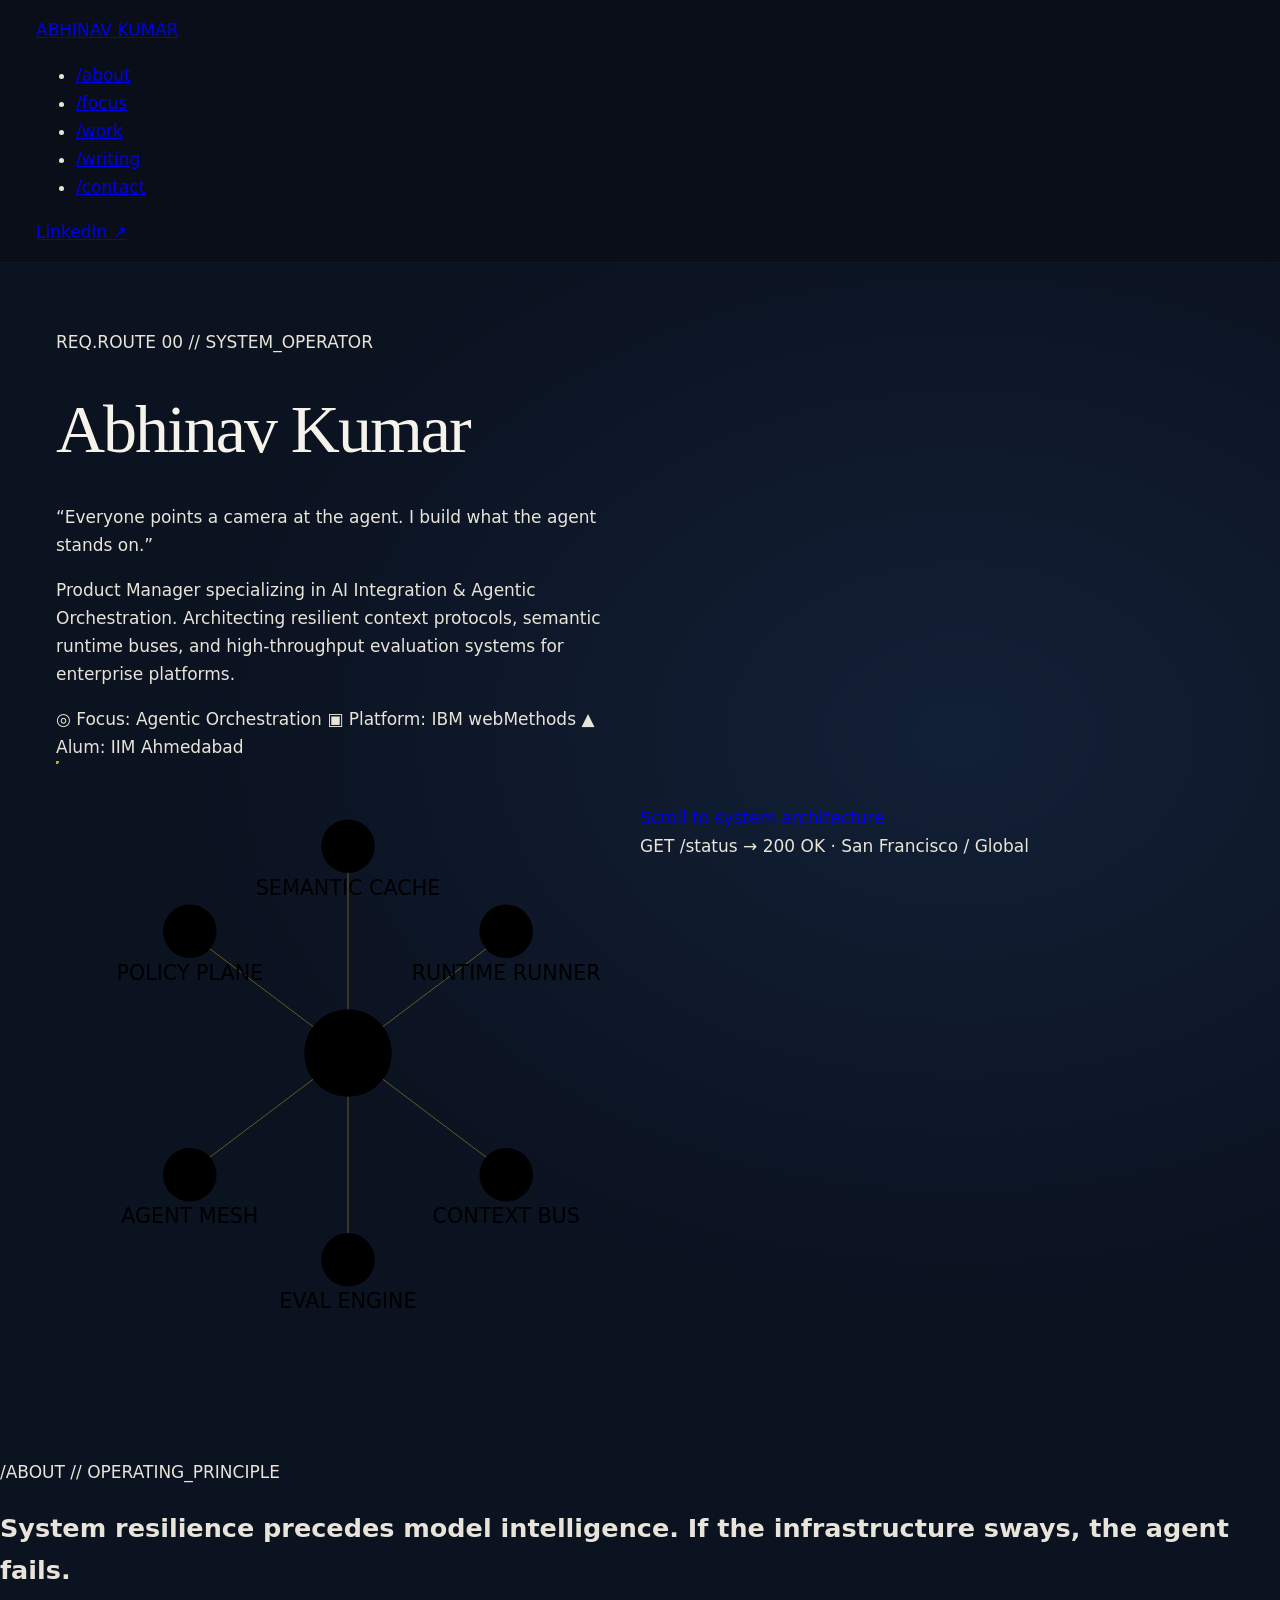
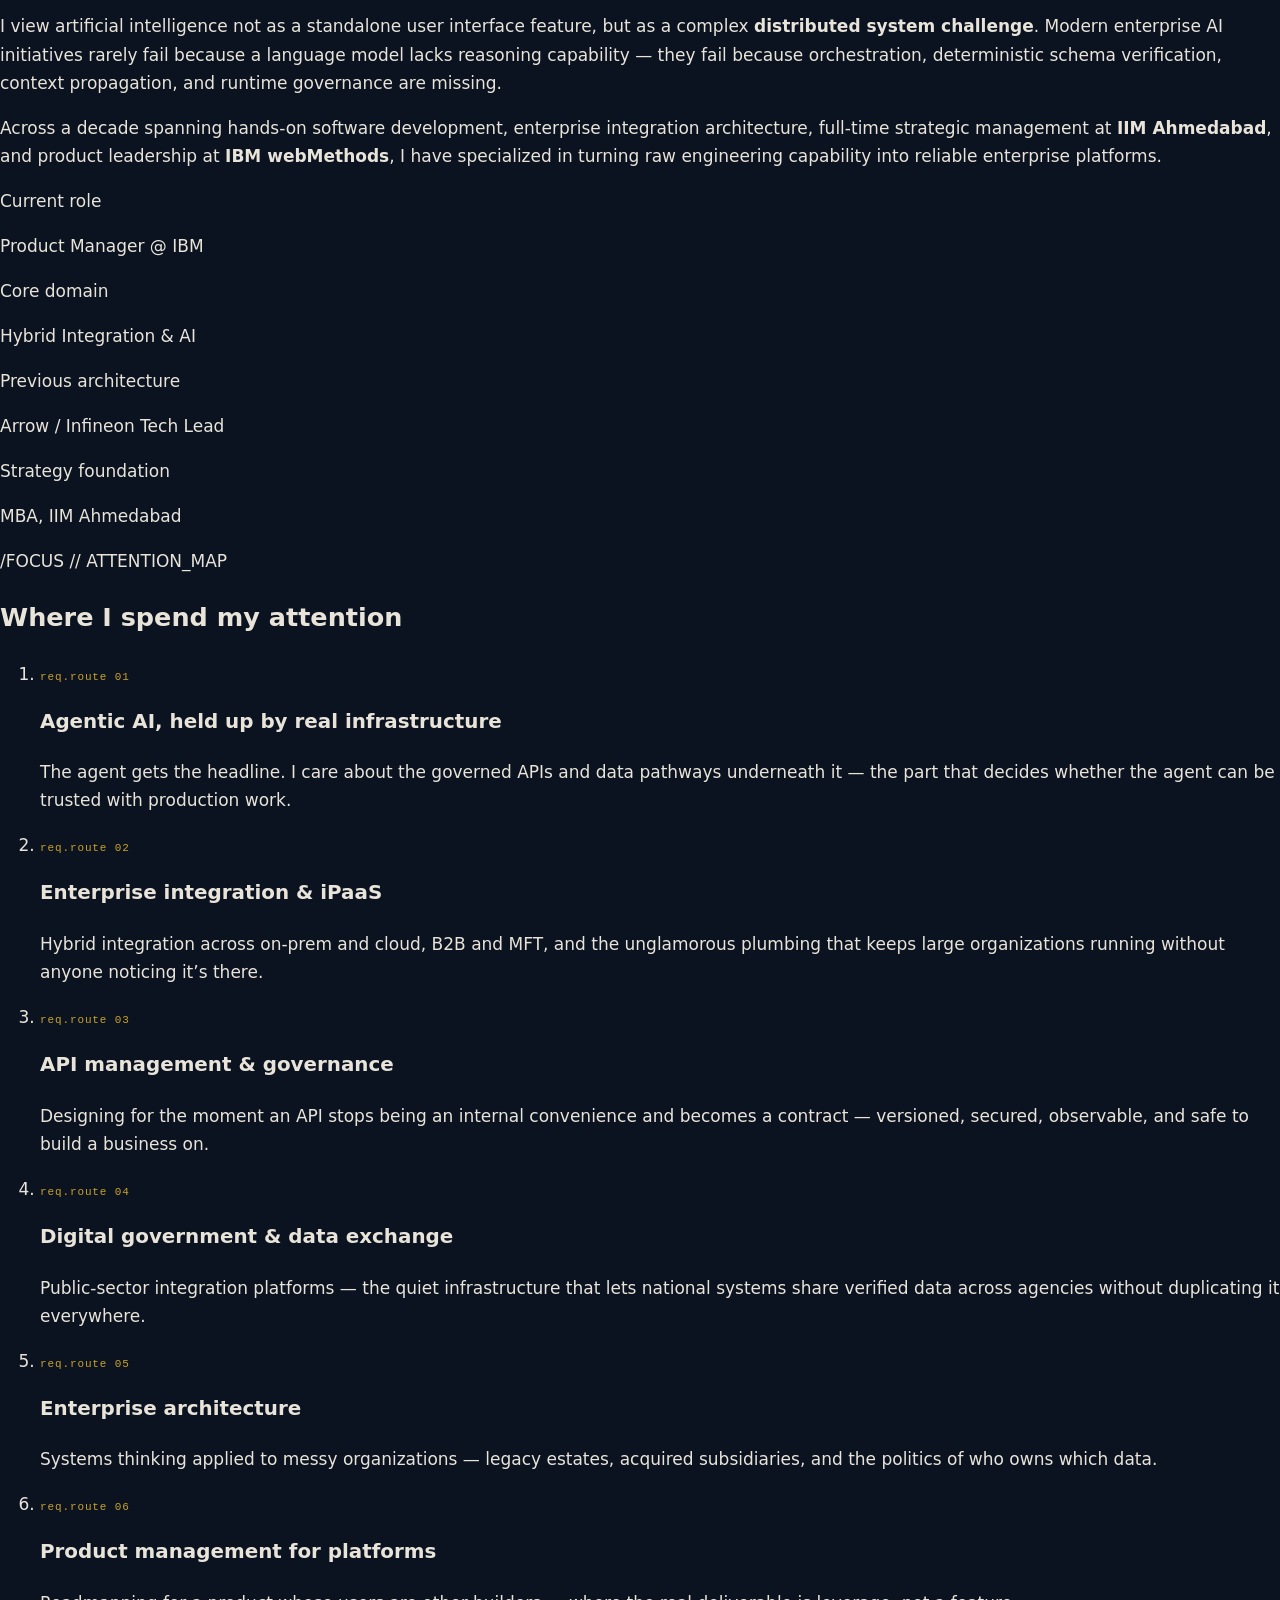
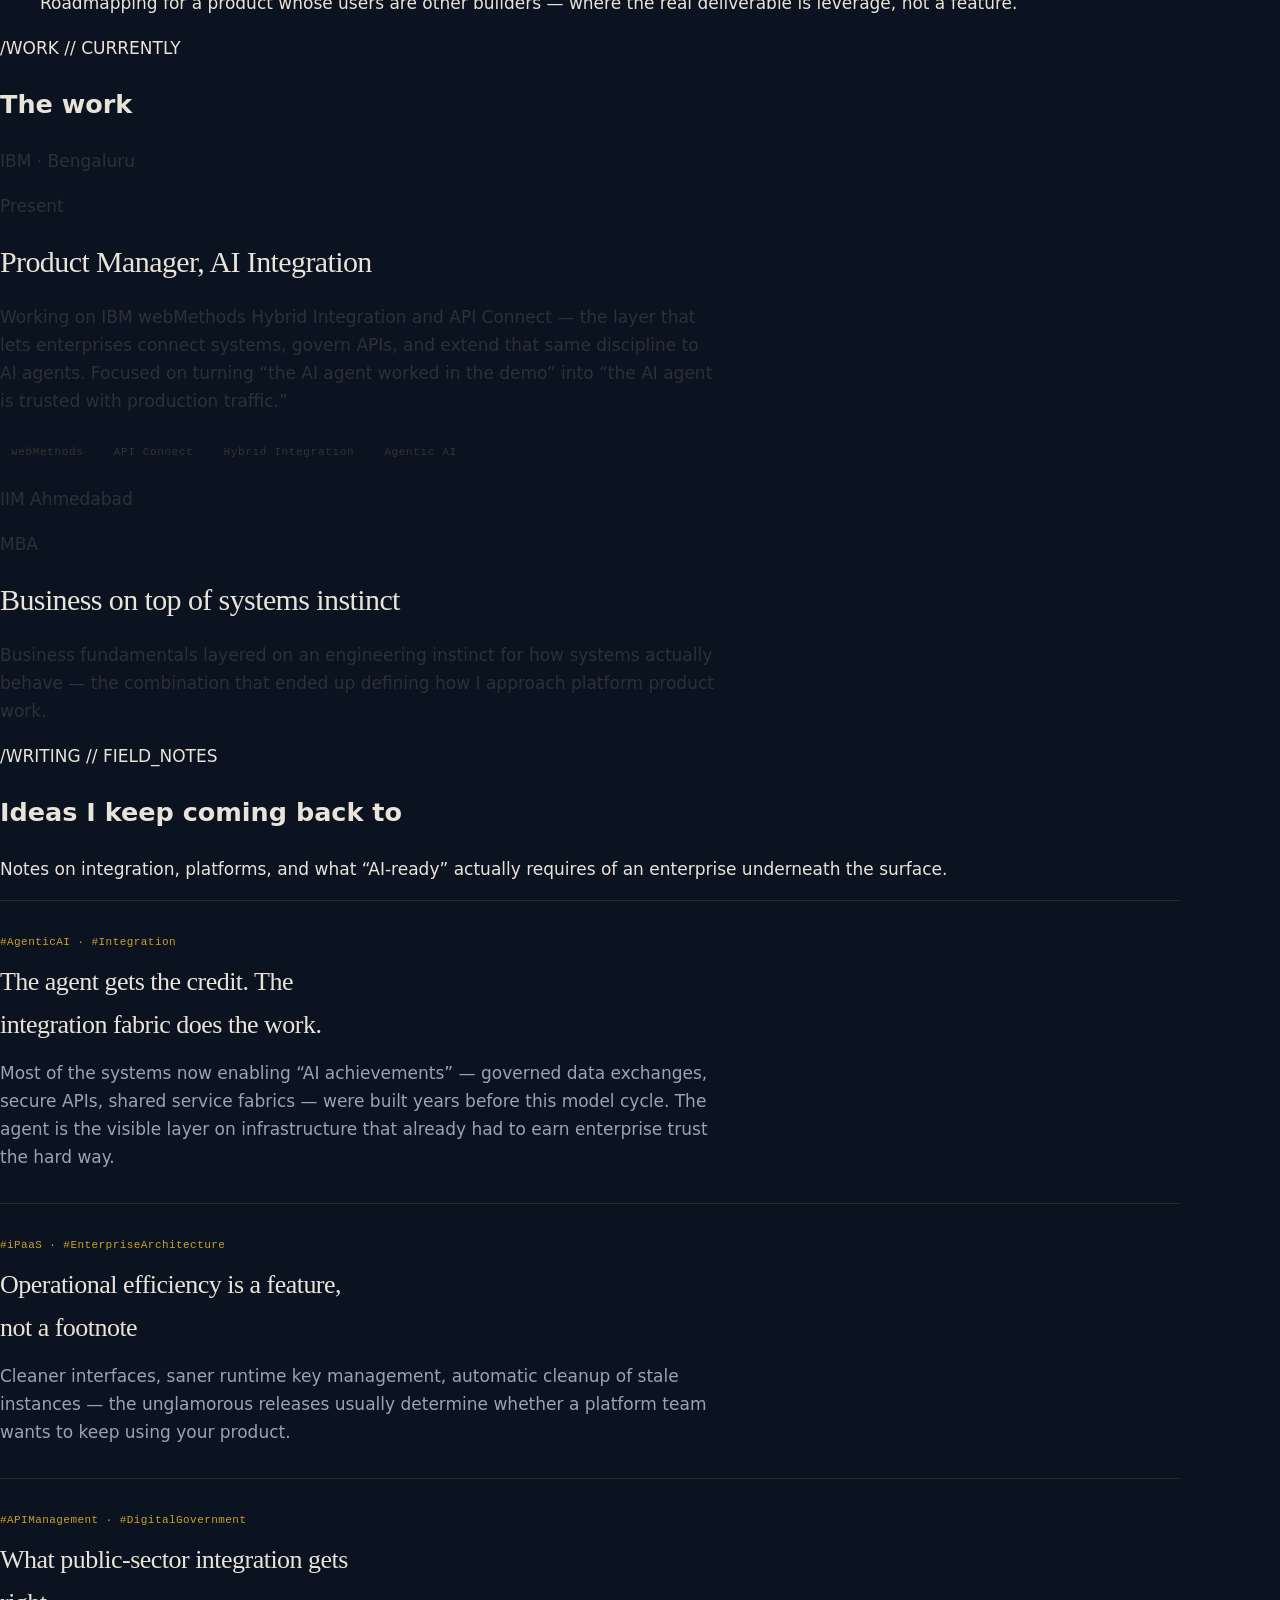
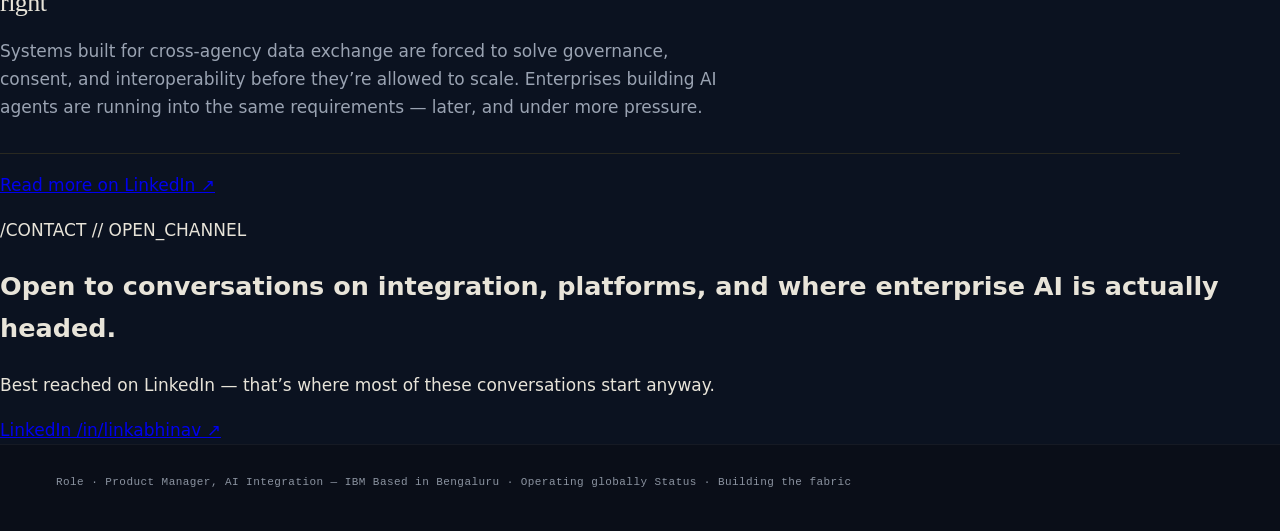
==== commit 4467dcd3: "Rename index (1).html to index.html" ====
--- a/index.html
+++ b/index.html
@@ -1,1360 +1,169 @@
 <!DOCTYPE html>
-<html lang="en" class="scroll-smooth">
+<html lang="en">
 <head>
-  <meta charset="UTF-8">
-  <meta name="viewport" content="width=device-width, initial-scale=1.0">
+  <meta charset="UTF-8" />
+  <meta name="viewport" content="width=device-width, initial-scale=1.0" />
   <title>Abhinav Kumar — Product Manager, AI Integration</title>
-  
-  <!-- Typography: Instrument Serif, Inter, and JetBrains Mono -->
-  <link rel="preconnect" href="https://fonts.googleapis.com">
-  <link rel="preconnect" href="https://fonts.gstatic.com" crossorigin>
-  <link href="https://fonts.googleapis.com/css2?family=Instrument+Serif:ital@0;1&family=Inter:wght@300;400;500;600&family=JetBrains+Mono:wght@400;500&display=swap" rel="stylesheet">
-  
-  <!-- Font Awesome Icons -->
-  <link rel="stylesheet" href="https://cdnjs.cloudflare.com/ajax/libs/font-awesome/6.5.1/css/all.min.css">
-
-  <style>
-    /* ==========================================================================
-       DESIGN SYSTEM & VARIABLES
-       ========================================================================== */
-    :root {
-      /* Palette */
-      --bg-dark: #0A0E18;
-      --bg-dark-surface: #111726;
-      --text-dark-primary: #E8ECEF;
-      --text-dark-muted: #8A94A6;
-      
-      --bg-cream: #F6F2EA;
-      --bg-cream-surface: #EFE9DE;
-      --text-cream-primary: #141824;
-      --text-cream-muted: #5C6473;
-      
-      --accent-gold: #C9A227;
-      --accent-gold-faint: rgba(201, 162, 39, 0.12);
-      --accent-gold-glow: rgba(201, 162, 39, 0.25);
-
-      --border-dark: rgba(255, 255, 255, 0.08);
-      --border-dark-strong: rgba(255, 255, 255, 0.16);
-      --border-cream: rgba(0, 0, 0, 0.08);
-      --border-cream-strong: rgba(0, 0, 0, 0.18);
-
-      /* Fonts */
-      --font-serif: 'Instrument Serif', Georgia, serif;
-      --font-sans: 'Inter', -apple-system, BlinkMacSystemFont, sans-serif;
-      --font-mono: 'JetBrains Mono', monospace;
-    }
-
-    /* Reset & Base Styles */
-    *, *::before, *::after {
-      box-sizing: border-box;
-      margin: 0;
-      padding: 0;
-    }
-
-    html, body {
-      width: 100%;
-      background-color: var(--bg-dark);
-      color: var(--text-dark-primary);
-      font-family: var(--font-sans);
-      font-size: 16px;
-      line-height: 1.6;
-      -webkit-font-smoothing: antialiased;
-      -moz-osx-font-smoothing: grayscale;
-    }
-
-    ::selection {
-      background: var(--accent-gold);
-      color: var(--bg-dark);
-    }
-
-    /* Typography Helpers */
-    .font-serif { font-family: var(--font-serif); }
-    .font-sans { font-family: var(--font-sans); }
-    .font-mono { font-family: var(--font-mono); }
-
-    .text-gold { color: var(--accent-gold); }
-
-    /* Layout Containers */
-    .container {
-      max-width: 1240px;
-      margin: 0 auto;
-      padding-left: 2rem;
-      padding-right: 2rem;
-    }
-
-    /* Section Bands */
-    .section-dark {
-      background-color: var(--bg-dark);
-      color: var(--text-dark-primary);
-      padding: 7rem 0;
-      border-bottom: 1px solid var(--border-dark);
-    }
-
-    .section-cream {
-      background-color: var(--bg-cream);
-      color: var(--text-cream-primary);
-      padding: 7rem 0;
-      border-bottom: 1px solid var(--border-cream);
-    }
-
-    /* Hairline Dividers & Badges */
-    .hairline-dark { border-color: var(--border-dark); }
-    .hairline-cream { border-color: var(--border-cream); }
-
-    .meta-tag {
-      font-family: var(--font-mono);
-      font-size: 0.75rem;
-      letter-spacing: 0.08em;
-      text-transform: uppercase;
-      padding: 0.3rem 0.65rem;
-      border-radius: 2px;
-      display: inline-flex;
-      align-items: center;
-      gap: 0.4rem;
-      white-space: nowrap;
-    }
-
-    .meta-tag-dark {
-      background: var(--bg-dark-surface);
-      border: 1px solid var(--border-dark);
-      color: var(--text-dark-muted);
-    }
-
-    .meta-tag-cream {
-      background: var(--bg-cream-surface);
-      border: 1px solid var(--border-cream-strong);
-      color: var(--text-cream-muted);
-    }
-
-    .route-prefix {
-      font-family: var(--font-mono);
-      font-size: 0.8rem;
-      letter-spacing: 0.1em;
-      color: var(--accent-gold);
-      text-transform: uppercase;
-      margin-bottom: 1rem;
-      display: block;
-    }
-
-    /* Navigation */
-    header {
-      position: fixed;
-      top: 0;
-      left: 0;
-      width: 100%;
-      z-index: 100;
-      background: rgba(10, 14, 24, 0.85);
-      backdrop-filter: blur(12px);
-      -webkit-backdrop-filter: blur(12px);
-      border-bottom: 1px solid var(--border-dark);
-      transition: all 0.3s ease;
-    }
-
-    .nav-inner {
-      display: flex;
-      align-items: center;
-      justify-content: space-between;
-      height: 4.5rem;
-    }
-
-    .brand-logo {
-      font-family: var(--font-mono);
-      font-size: 0.85rem;
-      font-weight: 500;
-      letter-spacing: 0.12em;
-      color: var(--text-dark-primary);
-      text-decoration: none;
-      display: flex;
-      align-items: center;
-      gap: 0.75rem;
-    }
-
-    .brand-dot {
-      width: 6px;
-      height: 6px;
-      background-color: var(--accent-gold);
-      border-radius: 50%;
-      display: inline-block;
-      box-shadow: 0 0 8px var(--accent-gold);
-    }
-
-    .nav-menu {
-      display: flex;
-      align-items: center;
-      gap: 2rem;
-      list-style: none;
-    }
-
-    .nav-link {
-      font-family: var(--font-mono);
-      font-size: 0.8rem;
-      color: var(--text-dark-muted);
-      text-decoration: none;
-      letter-spacing: 0.05em;
-      position: relative;
-      padding-bottom: 2px;
-      transition: color 0.2s ease;
-    }
-
-    .nav-link::after {
-      content: '';
-      position: absolute;
-      bottom: 0;
-      left: 0;
-      width: 0%;
-      height: 1px;
-      background-color: var(--accent-gold);
-      transition: width 0.25s ease;
-    }
-
-    .nav-link:hover {
-      color: var(--text-dark-primary);
-    }
-
-    .nav-link:hover::after {
-      width: 100%;
-    }
-
-    .btn-outline {
-      font-family: var(--font-mono);
-      font-size: 0.75rem;
-      letter-spacing: 0.08em;
-      text-transform: uppercase;
-      padding: 0.55rem 1.1rem;
-      border: 1px solid var(--accent-gold);
-      color: var(--accent-gold);
-      background: transparent;
-      text-decoration: none;
-      border-radius: 2px;
-      transition: all 0.25s ease;
-      display: inline-flex;
-      align-items: center;
-      gap: 0.5rem;
-    }
-
-    .btn-outline:hover {
-      background: var(--accent-gold-faint);
-      color: #FFFFFF;
-      border-color: #E2C054;
-    }
-
-    /* Mobile Nav Toggle */
-    .mobile-toggle {
-      display: none;
-      background: none;
-      border: none;
-      color: var(--text-dark-primary);
-      font-size: 1.25rem;
-      cursor: pointer;
-    }
-
-    /* ==========================================================================
-       HERO SECTION
-       ========================================================================== */
-    .hero-section {
-      min-height: 100vh;
-      padding-top: 7rem;
-      padding-bottom: 4rem;
-      display: flex;
-      flex-direction: column;
-      justify-content: space-between;
-      position: relative;
-      background-color: var(--bg-dark);
-      overflow: hidden;
-    }
-
-    .hero-grid {
-      display: grid;
-      grid-template-columns: 1.15fr 0.85fr;
-      gap: 4rem;
-      align-items: center;
-      margin: auto 0;
-    }
-
-    .hero-title-group {
-      display: flex;
-      flex-direction: column;
-      gap: 1.25rem;
-    }
-
-    .hero-role {
-      font-family: var(--font-mono);
-      font-size: 0.85rem;
-      letter-spacing: 0.15em;
-      text-transform: uppercase;
-      color: var(--accent-gold);
-    }
-
-    .hero-name {
-      font-family: var(--font-sans);
-      font-size: clamp(2.5rem, 5vw, 4.25rem);
-      font-weight: 600;
-      line-height: 1.05;
-      letter-spacing: -0.03em;
-      color: var(--text-dark-primary);
-    }
-
-    .hero-manifesto {
-      font-family: var(--font-serif);
-      font-size: clamp(1.6rem, 2.8vw, 2.3rem);
-      line-height: 1.25;
-      color: #F0F4F8;
-      font-style: italic;
-      margin-top: 0.5rem;
-    }
-
-    .hero-body {
-      font-size: 1.05rem;
-      color: var(--text-dark-muted);
-      max-width: 580px;
-      line-height: 1.6;
-      margin-top: 0.5rem;
-    }
-
-    .hero-chips {
-      display: flex;
-      flex-wrap: wrap;
-      gap: 0.75rem;
-      margin-top: 1.5rem;
-    }
-
-    /* Hero System Canvas Visual */
-    .canvas-container {
-      width: 100%;
-      aspect-ratio: 1 / 1;
-      max-width: 480px;
-      margin: 0 auto;
-      position: relative;
-      display: flex;
-      align-items: center;
-      justify-content: center;
-    }
-
-    #systemCanvas {
-      width: 100%;
-      height: 100%;
-      display: block;
-    }
-
-    .hero-footer {
-      display: flex;
-      align-items: flex-end;
-      justify-content: space-between;
-      padding-top: 2rem;
-      border-top: 1px solid var(--border-dark);
-      margin-top: 2rem;
-    }
-
-    .scroll-indicator {
-      display: flex;
-      align-items: center;
-      gap: 0.75rem;
-      font-family: var(--font-mono);
-      font-size: 0.7rem;
-      letter-spacing: 0.15em;
-      color: var(--text-dark-muted);
-      text-transform: uppercase;
-    }
-
-    .scroll-line {
-      width: 1px;
-      height: 32px;
-      background: linear-gradient(to bottom, var(--accent-gold), transparent);
-    }
-
-    .status-terminal {
-      font-family: var(--font-mono);
-      font-size: 0.75rem;
-      color: var(--text-dark-muted);
-      display: flex;
-      align-items: center;
-      gap: 0.6rem;
-      background: var(--bg-dark-surface);
-      padding: 0.4rem 0.8rem;
-      border: 1px solid var(--border-dark);
-      border-radius: 2px;
-    }
-
-    .status-badge {
-      width: 8px;
-      height: 8px;
-      border-radius: 50%;
-      background-color: #10B981;
-      box-shadow: 0 0 6px #10B981;
-    }
-
-    /* ==========================================================================
-       SECTION 1: /ABOUT (Editorial Cream)
-       ========================================================================== */
-    .about-split {
-      display: grid;
-      grid-template-columns: 1fr 1fr;
-      gap: 5rem;
-      align-items: start;
-    }
-
-    .about-headline {
-      font-family: var(--font-serif);
-      font-size: clamp(2.2rem, 3.8vw, 3.4rem);
-      line-height: 1.15;
-      font-weight: 400;
-      color: var(--text-cream-primary);
-      letter-spacing: -0.01em;
-    }
-
-    .about-copy {
-      display: flex;
-      flex-direction: column;
-      gap: 1.5rem;
-      font-size: 1.05rem;
-      color: var(--text-cream-muted);
-      line-height: 1.7;
-    }
-
-    .about-copy p strong {
-      color: var(--text-cream-primary);
-      font-weight: 600;
-    }
-
-    .about-spec-grid {
-      display: grid;
-      grid-template-columns: repeat(2, 1fr);
-      gap: 1.5rem;
-      margin-top: 2.5rem;
-      padding-top: 2rem;
-      border-top: 1px solid var(--border-cream-strong);
-    }
-
-    .spec-item {
-      display: flex;
-      flex-direction: column;
-      gap: 0.3rem;
-    }
-
-    .spec-label {
-      font-family: var(--font-mono);
-      font-size: 0.7rem;
-      letter-spacing: 0.1em;
-      text-transform: uppercase;
-      color: var(--accent-gold);
-    }
-
-    .spec-value {
-      font-size: 0.95rem;
-      font-weight: 500;
-      color: var(--text-cream-primary);
-    }
-
-    /* ==========================================================================
-       SECTION 2: /FOCUS (Dark Architecture Grid)
-       ========================================================================== */
-    .focus-header-group {
-      margin-bottom: 4rem;
-    }
-
-    .focus-headline {
-      font-family: var(--font-sans);
-      font-size: clamp(1.8rem, 3vw, 2.75rem);
-      font-weight: 600;
-      letter-spacing: -0.02em;
-      color: var(--text-dark-primary);
-    }
-
-    .focus-grid {
-      display: grid;
-      grid-template-columns: repeat(2, 1fr);
-      gap: 2rem;
-    }
-
-    .focus-card {
-      background: var(--bg-dark-surface);
-      border: 1px solid var(--border-dark);
-      padding: 2.25rem;
-      border-radius: 2px;
-      display: flex;
-      flex-direction: column;
-      justify-content: space-between;
-      transition: border-color 0.3s ease, transform 0.3s ease;
-    }
-
-    .focus-card:hover {
-      border-color: var(--accent-gold);
-      transform: translateY(-2px);
-    }
-
-    .focus-card-header {
-      display: flex;
-      align-items: center;
-      justify-content: space-between;
-      margin-bottom: 1.5rem;
-    }
-
-    .focus-route {
-      font-family: var(--font-mono);
-      font-size: 0.75rem;
-      color: var(--accent-gold);
-      letter-spacing: 0.08em;
-    }
-
-    .focus-title {
-      font-family: var(--font-sans);
-      font-size: 1.25rem;
-      font-weight: 600;
-      color: var(--text-dark-primary);
-      margin-bottom: 0.75rem;
-    }
-
-    .focus-desc {
-      font-size: 0.95rem;
-      color: var(--text-dark-muted);
-      line-height: 1.6;
-    }
-
-    /* ==========================================================================
-       SECTION 3: /WORK (Cream Provenance Timeline)
-       ========================================================================== */
-    .work-timeline {
-      display: flex;
-      flex-direction: column;
-      gap: 3.5rem;
-      margin-top: 3rem;
-    }
-
-    .work-item {
-      display: grid;
-      grid-template-columns: 240px 1fr;
-      gap: 3rem;
-      padding-bottom: 3.5rem;
-      border-bottom: 1px solid var(--border-cream);
-    }
-
-    .work-item:last-child {
-      border-bottom: none;
-      padding-bottom: 0;
-    }
-
-    .work-meta {
-      display: flex;
-      flex-direction: column;
-      gap: 0.5rem;
-    }
-
-    .work-period {
-      font-family: var(--font-mono);
-      font-size: 0.8rem;
-      color: var(--text-cream-muted);
-    }
-
-    .work-company {
-      font-size: 1.35rem;
-      font-weight: 700;
-      color: var(--text-cream-primary);
-      letter-spacing: -0.01em;
-    }
-
-    .work-location {
-      font-family: var(--font-mono);
-      font-size: 0.75rem;
-      color: var(--accent-gold);
-      text-transform: uppercase;
-    }
-
-    .work-details {
-      display: flex;
-      flex-direction: column;
-      gap: 1rem;
-    }
-
-    .work-role {
-      font-family: var(--font-sans);
-      font-size: 1.25rem;
-      font-weight: 600;
-      color: var(--text-cream-primary);
-    }
-
-    .work-summary {
-      font-size: 1rem;
-      color: var(--text-cream-muted);
-      line-height: 1.65;
-    }
-
-    .work-tags {
-      display: flex;
-      flex-wrap: wrap;
-      gap: 0.5rem;
-      margin-top: 0.5rem;
-    }
-
-    /* ==========================================================================
-       SECTION 4: /WRITING (Dark Notes & Monograph)
-       ========================================================================== */
-    .writing-list {
-      display: flex;
-      flex-direction: column;
-      gap: 2rem;
-      margin-top: 3rem;
-    }
-
-    .writing-card {
-      background: var(--bg-dark-surface);
-      border: 1px solid var(--border-dark);
-      padding: 2rem;
-      border-radius: 2px;
-      text-decoration: none;
-      display: flex;
-      flex-direction: column;
-      gap: 1rem;
-      transition: all 0.3s ease;
-    }
-
-    .writing-card:hover {
-      border-color: var(--accent-gold);
-      background: rgba(17, 23, 38, 0.9);
-    }
-
-    .writing-header {
-      display: flex;
-      align-items: center;
-      justify-content: space-between;
-    }
-
-    .writing-date {
-      font-family: var(--font-mono);
-      font-size: 0.75rem;
-      color: var(--text-dark-muted);
-    }
-
-    .writing-title {
-      font-family: var(--font-serif);
-      font-size: 1.6rem;
-      font-weight: 400;
-      color: var(--text-dark-primary);
-      line-height: 1.3;
-      transition: color 0.2s ease;
-    }
-
-    .writing-card:hover .writing-title {
-      color: var(--accent-gold);
-    }
-
-    .writing-excerpt {
-      font-size: 0.95rem;
-      color: var(--text-dark-muted);
-      line-height: 1.6;
-    }
-
-    .writing-tags {
-      display: flex;
-      gap: 0.75rem;
-      font-family: var(--font-mono);
-      font-size: 0.75rem;
-      color: var(--accent-gold);
-    }
-
-    /* ==========================================================================
-       SECTION 5: /CONTACT & FOOTER
-       ========================================================================== */
-    .contact-section {
-      text-align: center;
-      padding: 8rem 0;
-    }
-
-    .contact-invitation {
-      font-family: var(--font-serif);
-      font-size: clamp(2.2rem, 4.5vw, 3.8rem);
-      line-height: 1.15;
-      color: var(--text-dark-primary);
-      max-width: 900px;
-      margin: 0 auto 3rem auto;
-      font-style: italic;
-    }
-
-    .contact-actions {
-      display: flex;
-      align-items: center;
-      justify-content: center;
-      gap: 1.5rem;
-      margin-bottom: 5rem;
-    }
-
-    .btn-large-gold {
-      font-family: var(--font-mono);
-      font-size: 0.85rem;
-      letter-spacing: 0.1em;
-      text-transform: uppercase;
-      padding: 1rem 2.25rem;
-      border: 1px solid var(--accent-gold);
-      color: var(--bg-dark);
-      background: var(--accent-gold);
-      text-decoration: none;
-      border-radius: 2px;
-      font-weight: 500;
-      transition: all 0.3s ease;
-      display: inline-flex;
-      align-items: center;
-      gap: 0.75rem;
-    }
-
-    .btn-large-gold:hover {
-      background: #E2C054;
-      border-color: #E2C054;
-      box-shadow: 0 0 20px var(--accent-gold-glow);
-    }
-
-    .btn-large-outline {
-      font-family: var(--font-mono);
-      font-size: 0.85rem;
-      letter-spacing: 0.1em;
-      text-transform: uppercase;
-      padding: 1rem 2.25rem;
-      border: 1px solid var(--border-dark-strong);
-      color: var(--text-dark-primary);
-      background: transparent;
-      text-decoration: none;
-      border-radius: 2px;
-      transition: all 0.3s ease;
-      display: inline-flex;
-      align-items: center;
-      gap: 0.75rem;
-    }
-
-    .btn-large-outline:hover {
-      border-color: var(--accent-gold);
-      color: var(--accent-gold);
-    }
-
-    footer {
-      border-top: 1px solid var(--border-dark);
-      padding: 2.5rem 0;
-      background: var(--bg-dark);
-      font-family: var(--font-mono);
-      font-size: 0.75rem;
-      color: var(--text-dark-muted);
-    }
-
-    .footer-inner {
-      display: flex;
-      align-items: center;
-      justify-content: space-between;
-      flex-wrap: wrap;
-      gap: 1.5rem;
-    }
-
-    .footer-status-bar {
-      display: flex;
-      align-items: center;
-      gap: 1.5rem;
-    }
-
-    /* ==========================================================================
-       RESPONSIVE BREAKPOINTS
-       ========================================================================== */
-    @media (max-width: 1024px) {
-      .hero-grid {
-        grid-template-columns: 1fr;
-        gap: 3rem;
-      }
-
-      .canvas-container {
-        max-width: 380px;
-      }
-
-      .about-split {
-        grid-template-columns: 1fr;
-        gap: 3rem;
-      }
-
-      .focus-grid {
-        grid-template-columns: 1fr;
-      }
-
-      .work-item {
-        grid-template-columns: 1fr;
-        gap: 1rem;
-      }
-    }
-
-    @media (max-width: 768px) {
-      .nav-menu {
-        display: none;
-      }
-
-      .mobile-toggle {
-        display: block;
-      }
-
-      .mobile-menu-active .nav-menu {
-        display: flex;
-        flex-direction: column;
-        position: absolute;
-        top: 4.5rem;
-        left: 0;
-        width: 100%;
-        background: var(--bg-dark);
-        border-bottom: 1px solid var(--border-dark);
-        padding: 2rem;
-        gap: 1.5rem;
-      }
-
-      .contact-actions {
-        flex-direction: column;
-        gap: 1rem;
-      }
-
-      .btn-large-gold, .btn-large-outline {
-        width: 100%;
-        justify-content: center;
-      }
-
-      .footer-inner {
-        flex-direction: column;
-        align-items: flex-start;
-      }
-    }
-  </style>
+  <meta name="description" content="Product Manager specializing in AI Integration and Agentic Orchestration." />
+  <link rel="preconnect" href="https://fonts.googleapis.com" />
+  <link rel="preconnect" href="https://fonts.gstatic.com" crossorigin />
+  <link href="https://fonts.googleapis.com/css2?family=Instrument+Serif:ital@0;1&family=Inter:wght@300;400;500;600&family=JetBrains+Mono:wght@400;500&display=swap" rel="stylesheet" />
+  <link rel="stylesheet" href="styles.css" />
 </head>
 <body>
-
-  <!-- FIXED SLIM NAVIGATION -->
-  <header id="mainNav">
-    <div class="container">
-      <div class="nav-inner">
-        <a href="#hero" class="brand-logo">
-          <span class="brand-dot"></span>
-          ABHINAV KUMAR
-        </a>
-
-        <button class="mobile-toggle" id="mobileToggle" aria-label="Toggle Menu">
-          <i class="fa-solid fa-bars"></i>
-        </button>
-
-        <ul class="nav-menu" id="navMenu">
-          <li><a href="#about" class="nav-link">/about</a></li>
-          <li><a href="#focus" class="nav-link">/focus</a></li>
-          <li><a href="#work" class="nav-link">/work</a></li>
-          <li><a href="#writing" class="nav-link">/writing</a></li>
-          <li><a href="#contact" class="nav-link">/contact</a></li>
+  <a class="skip" href="#about">Skip to content</a>
+  <header class="nav">
+    <div class="nav-inner">
+      <a class="brand" href="#hero"><span class="brand-dot"></span>ABHINAV KUMAR</a>
+      <nav aria-label="Primary">
+        <ul class="nav-menu">
+          <li><a class="nav-link" href="#about">/about</a></li>
+          <li><a class="nav-link" href="#focus">/focus</a></li>
+          <li><a class="nav-link" href="#work">/work</a></li>
+          <li><a class="nav-link" href="#writing">/writing</a></li>
+          <li><a class="nav-link" href="#contact">/contact</a></li>
         </ul>
-
-        <div style="display: flex; align-items: center; gap: 1rem;">
-          <a href="https://www.linkedin.com/in/abhinavkumar" target="_blank" rel="noopener" class="btn-outline">
-            LinkedIn <i class="fa-solid fa-arrow-up-right-from-square" style="font-size: 0.65rem;"></i>
-          </a>
+      </nav>
+      <a class="btn-outline" href="https://www.linkedin.com/in/linkabhinav/" target="_blank" rel="noopener noreferrer">LinkedIn ↗</a>
+    </div>
+  </header>
+  <main>
+    <section class="hero" id="hero">
+      <div class="container hero-grid">
+        <div class="hero-copy">
+          <p class="route-prefix">REQ.ROUTE 00 // SYSTEM_OPERATOR</p>
+          <h1 class="hero-name">Abhinav Kumar</h1>
+          <p class="hero-manifesto">“Everyone points a camera at the agent. I build what the agent stands on.”</p>
+          <p class="hero-body">Product Manager specializing in AI Integration &amp; Agentic Orchestration. Architecting resilient context protocols, semantic runtime buses, and high-throughput evaluation systems for enterprise platforms.</p>
+          <div class="hero-chips">
+            <span class="meta-tag meta-tag-dark"><span class="chip-mark">◎</span> Focus: Agentic Orchestration</span>
+            <span class="meta-tag meta-tag-dark"><span class="chip-mark">▣</span> Platform: IBM webMethods</span>
+            <span class="meta-tag meta-tag-dark"><span class="chip-mark">▲</span> Alum: IIM Ahmedabad</span>
+          </div>
+        </div>
+        <div class="canvas-wrap" aria-hidden="true">
+          <svg id="graph" viewBox="0 0 480 480">
+            <defs>
+              <filter id="glow"><feGaussianBlur stdDeviation="1.2" result="b"/><feMerge><feMergeNode in="b"/><feMergeNode in="SourceGraphic"/></feMerge></filter>
+            </defs>
+            <g fill="none" stroke="#C9A227" stroke-width="0.8" opacity="0.5">
+              <path id="p0" d="M240,240 L240,78"/>
+              <path id="p1" d="M240,240 L118,148"/>
+              <path id="p2" d="M240,240 L362,148"/>
+              <path id="p3" d="M240,240 L118,332"/>
+              <path id="p4" d="M240,240 L362,332"/>
+              <path id="p5" d="M240,240 L240,402"/>
+            </g>
+            <g fill="#C9A227">
+              <circle class="bead" data-path="p0" r="2.4"/>
+              <circle class="bead" data-path="p2" r="2.4"/>
+              <circle class="bead" data-path="p3" r="2.4"/>
+              <circle class="bead" data-path="p5" r="2.4"/>
+            </g>
+            <g text-anchor="middle">
+              <g transform="translate(240,70)"><circle r="22" class="sat"/><text y="40" class="sat-label">SEMANTIC CACHE</text></g>
+              <g transform="translate(110,140)"><circle r="22" class="sat"/><text y="40" class="sat-label">POLICY PLANE</text></g>
+              <g transform="translate(370,140)"><circle r="22" class="sat"/><text y="40" class="sat-label">RUNTIME RUNNER</text></g>
+              <g transform="translate(110,340)"><circle r="22" class="sat"/><text y="40" class="sat-label">AGENT MESH</text></g>
+              <g transform="translate(370,340)"><circle r="22" class="sat"/><text y="40" class="sat-label">CONTEXT BUS</text></g>
+              <g transform="translate(240,410)"><circle r="22" class="sat"/><text y="40" class="sat-label">EVAL ENGINE</text></g>
+              <g transform="translate(240,240)"><circle r="36" class="hub-ring"/><circle r="30" class="hub"/><text y="5" class="hub-label">AK</text></g>
+            </g>
+          </svg>
         </div>
       </div>
-    </div>
-  </header>
-
-  <main>
-    <!-- HERO SECTION -->
-    <section class="hero-section" id="hero">
-      <div class="container hero-grid">
-        <!-- Left Hero Content -->
-        <div class="hero-title-group">
-          <span class="hero-role">REQ.ROUTE 00 // SYSTEM_OPERATOR</span>
-          <h1 class="hero-name">Abhinav Kumar</h1>
-          <div class="hero-manifesto">
-            “Everyone points a camera at the agent. I build what the agent stands on.”
-          </div>
-          <p class="hero-body">
-            Product Manager specializing in AI Integration & Agentic Orchestration. Architecting resilient context protocols, semantic runtime buses, and high-throughput evaluation systems for enterprise platforms.
-          </p>
-
-          <div class="hero-chips">
-            <span class="meta-tag meta-tag-dark">
-              <i class="fa-solid fa-microchip text-gold"></i> FOCUS: AGENTIC ORCHESTRATION
-            </span>
-            <span class="meta-tag meta-tag-dark">
-              <i class="fa-solid fa-network-wired text-gold"></i> PLATFORM: IBM WEBMETHODS
-            </span>
-            <span class="meta-tag meta-tag-dark">
-              <i class="fa-solid fa-graduation-cap text-gold"></i> ALUM: IIM AHMEDABAD
-            </span>
-          </div>
-        </div>
-
-        <!-- Right Hero System Graph (Canvas) -->
-        <div class="canvas-container">
-          <canvas id="systemCanvas" width="480" height="480"></canvas>
-        </div>
-      </div>
-
-      <!-- Hero Footer Status Indicator -->
       <div class="container hero-footer">
-        <div class="scroll-indicator">
-          <div class="scroll-line"></div>
-          <span>SCROLL TO SYSTEM ARCHITECTURE</span>
-        </div>
-
-        <div class="status-terminal">
-          <span class="status-badge"></span>
-          <span>GET /status → 200 OK · San Francisco / Global</span>
-        </div>
+        <a class="scroll-indicator" href="#about"><span class="scroll-line"></span>Scroll to system architecture</a>
+        <div class="status-terminal"><span class="live"></span>GET /status → 200 OK · San Francisco / Global</div>
       </div>
     </section>
 
-    <!-- SECTION 1: /ABOUT (Cream Reading Band) -->
     <section class="section-cream" id="about">
       <div class="container">
-        <span class="route-prefix">/about // OPERATING_PRINCIPLE</span>
-
+        <p class="route-prefix">/ABOUT // OPERATING_PRINCIPLE</p>
         <div class="about-split">
-          <h2 class="about-headline">
-            System resilience precedes model intelligence. If the infrastructure sways, the agent fails.
-          </h2>
-
+          <h2 class="about-headline">System resilience precedes model intelligence. If the infrastructure sways, the agent fails.</h2>
           <div class="about-copy">
-            <p>
-              I view artificial intelligence not as a standalone user interface feature, but as a complex <strong>distributed system challenge</strong>. Modern enterprise AI initiatives rarely fail because a language model lacks reasoning capability — they fail because orchestration, deterministic schema verification, context propagation, and runtime governance are missing.
-            </p>
-            <p>
-              Across a decade spanning hands-on software development, enterprise integration architecture (Arrow & Infineon), full-time strategic management at <strong>IIM Ahmedabad</strong>, and product leadership at <strong>IBM webMethods</strong>, I have specialized in turning raw engineering capability into reliable enterprise platforms.
-            </p>
-
+            <p>I view artificial intelligence not as a standalone user interface feature, but as a complex <strong>distributed system challenge</strong>. Modern enterprise AI initiatives rarely fail because a language model lacks reasoning capability — they fail because orchestration, deterministic schema verification, context propagation, and runtime governance are missing.</p>
+            <p>Across a decade spanning hands-on software development, enterprise integration architecture, full-time strategic management at <strong>IIM Ahmedabad</strong>, and product leadership at <strong>IBM webMethods</strong>, I have specialized in turning raw engineering capability into reliable enterprise platforms.</p>
             <div class="about-spec-grid">
-              <div class="spec-item">
-                <span class="spec-label">CURRENT ROLE</span>
-                <span class="spec-value">Product Manager @ IBM</span>
-              </div>
-              <div class="spec-item">
-                <span class="spec-label">CORE DOMAIN</span>
-                <span class="spec-value">Hybrid Integration & AI</span>
-              </div>
-              <div class="spec-item">
-                <span class="spec-label">PREVIOUS ARCHITECTURE</span>
-                <span class="spec-value">Arrow / Infineon Tech Lead</span>
-              </div>
-              <div class="spec-item">
-                <span class="spec-label">STRATEGY FOUNDATION</span>
-                <span class="spec-value">MBA, IIM Ahmedabad</span>
-              </div>
+              <div><p class="spec-label">Current role</p><p class="spec-value">Product Manager @ IBM</p></div>
+              <div><p class="spec-label">Core domain</p><p class="spec-value">Hybrid Integration &amp; AI</p></div>
+              <div><p class="spec-label">Previous architecture</p><p class="spec-value">Arrow / Infineon Tech Lead</p></div>
+              <div><p class="spec-label">Strategy foundation</p><p class="spec-value">MBA, IIM Ahmedabad</p></div>
             </div>
           </div>
         </div>
       </div>
     </section>
 
-    <!-- SECTION 2: /FOCUS (Dark Architecture Cards) -->
     <section class="section-dark" id="focus">
       <div class="container">
-        <div class="focus-header-group">
-          <span class="route-prefix">/focus // ATTENTION_ALLOCATION</span>
-          <h2 class="focus-headline">Where I Spend My Attention</h2>
-        </div>
-
-        <div class="focus-grid">
-          <!-- Item 01 -->
-          <div class="focus-card">
-            <div class="focus-card-header">
-              <span class="focus-route">req.route 01</span>
-              <i class="fa-solid fa-diagram-project text-gold"></i>
-            </div>
-            <div>
-              <h3 class="focus-title">Agentic Orchestration</h3>
-              <p class="focus-desc">
-                Designing state machines, dynamic routing protocols, and multi-agent consensus loops that ensure agentic workflows execute reliably within enterprise SLAs.
-              </p>
-            </div>
-          </div>
-
-          <!-- Item 02 -->
-          <div class="focus-card">
-            <div class="focus-card-header">
-              <span class="focus-route">req.route 02</span>
-              <i class="fa-solid fa-database text-gold"></i>
-            </div>
-            <div>
-              <h3 class="focus-title">Semantic & Context Buses</h3>
-              <p class="focus-desc">
-                Standardizing real-time schema alignment, memory persistence, and streaming context delivery across fragmented hybrid cloud environments.
-              </p>
-            </div>
-          </div>
-
-          <!-- Item 03 -->
-          <div class="focus-card">
-            <div class="focus-card-header">
-              <span class="focus-route">req.route 03</span>
-              <i class="fa-solid fa-shield-halved text-gold"></i>
-            </div>
-            <div>
-              <h3 class="focus-title">Continuous Evaluation & Guardrails</h3>
-              <p class="focus-desc">
-                Building sub-15ms proxy evaluation layers, deterministic security guardrails, and compliance audit logging for non-deterministic model outputs.
-              </p>
-            </div>
-          </div>
-
-          <!-- Item 04 -->
-          <div class="focus-card">
-            <div class="focus-card-header">
-              <span class="focus-route">req.route 04</span>
-              <i class="fa-solid fa-code-compare text-gold"></i>
-            </div>
-            <div>
-              <h3 class="focus-title">Low-Code / Pro-Code Alignment</h3>
-              <p class="focus-desc">
-                Empowering domain specialists with visual flow builders while giving senior engineers raw code extensibility (Java 21 LTS, Avro, OpenAPI).
-              </p>
-            </div>
-          </div>
-
-          <!-- Item 05 -->
-          <div class="focus-card">
-            <div class="focus-card-header">
-              <span class="focus-route">req.route 05</span>
-              <i class="fa-solid fa-key text-gold"></i>
-            </div>
-            <div>
-              <h3 class="focus-title">Zero-Trust Context Security</h3>
-              <p class="focus-desc">
-                Propagating SAML 2.0 / JWT identity claims through autonomous tool calls, ensuring credentials and sensitive data remain vaulted at rest and in transit.
-              </p>
-            </div>
-          </div>
-
-          <!-- Item 06 -->
-          <div class="focus-card">
-            <div class="focus-card-header">
-              <span class="focus-route">req.route 06</span>
-              <i class="fa-solid fa-calculator text-gold"></i>
-            </div>
-            <div>
-              <h3 class="focus-title">Total Cost of Inference (TCO)</h3>
-              <p class="focus-desc">
-                Optimizing model selection matrices, semantic cache hit rates, and token consumption budgets to maximize business ROI on enterprise AI deployments.
-              </p>
-            </div>
-          </div>
-        </div>
+        <p class="route-prefix">/FOCUS // ATTENTION_MAP</p>
+        <h2 class="focus-headline">Where I spend my attention</h2>
+        <ol class="focus-grid">
+          <li class="focus-card"><p class="route-id">req.route 01</p><h3>Agentic AI, held up by real infrastructure</h3><p>The agent gets the headline. I care about the governed APIs and data pathways underneath it — the part that decides whether the agent can be trusted with production work.</p></li>
+          <li class="focus-card"><p class="route-id">req.route 02</p><h3>Enterprise integration &amp; iPaaS</h3><p>Hybrid integration across on-prem and cloud, B2B and MFT, and the unglamorous plumbing that keeps large organizations running without anyone noticing it’s there.</p></li>
+          <li class="focus-card"><p class="route-id">req.route 03</p><h3>API management &amp; governance</h3><p>Designing for the moment an API stops being an internal convenience and becomes a contract — versioned, secured, observable, and safe to build a business on.</p></li>
+          <li class="focus-card"><p class="route-id">req.route 04</p><h3>Digital government &amp; data exchange</h3><p>Public-sector integration platforms — the quiet infrastructure that lets national systems share verified data across agencies without duplicating it everywhere.</p></li>
+          <li class="focus-card"><p class="route-id">req.route 05</p><h3>Enterprise architecture</h3><p>Systems thinking applied to messy organizations — legacy estates, acquired subsidiaries, and the politics of who owns which data.</p></li>
+          <li class="focus-card"><p class="route-id">req.route 06</p><h3>Product management for platforms</h3><p>Roadmapping for a product whose users are other builders — where the real deliverable is leverage, not a feature.</p></li>
+        </ol>
       </div>
     </section>
 
-    <!-- SECTION 3: /WORK (Cream Provenance Timeline) -->
     <section class="section-cream" id="work">
       <div class="container">
-        <span class="route-prefix">/work // PROVENANCE</span>
-
-        <div class="work-timeline">
-          <!-- Chapter 1 -->
-          <div class="work-item">
-            <div class="work-meta">
-              <span class="work-period">2024 — PRESENT</span>
-              <h3 class="work-company">IBM</h3>
-              <span class="work-location">BENGALURU / GLOBAL</span>
-            </div>
-            <div class="work-details">
-              <h4 class="work-role">Product Manager — AI Integration & webMethods</h4>
-              <p class="work-summary">
-                Steering product vision and engineering roadmap for IBM webMethods Hybrid Integration. Modernized the developer ecosystem with Java 21 LTS, native Apache Avro schema registries, dynamic flow constructs, and AI-assisted service generation for global Fortune 500 enterprises.
-              </p>
-              <div class="work-tags">
-                <span class="meta-tag meta-tag-cream">PRODUCT STRATEGY</span>
-                <span class="meta-tag meta-tag-cream">AI ORCHESTRATION</span>
-                <span class="meta-tag meta-tag-cream">HYBRID CLOUD</span>
-                <span class="meta-tag meta-tag-cream">ENTERPRISE SAAS</span>
-              </div>
-            </div>
+        <p class="route-prefix">/WORK // CURRENTLY</p>
+        <h2 class="work-headline">The work</h2>
+        <article class="chapter">
+          <div class="chapter-aside"><p class="spec-label">IBM · Bengaluru</p><p class="chapter-year">Present</p></div>
+          <div>
+            <h3>Product Manager, AI Integration</h3>
+            <p>Working on IBM webMethods Hybrid Integration and API Connect — the layer that lets enterprises connect systems, govern APIs, and extend that same discipline to AI agents. Focused on turning “the AI agent worked in the demo” into “the AI agent is trusted with production traffic.”</p>
+            <ul class="pills"><li>webMethods</li><li>API Connect</li><li>Hybrid Integration</li><li>Agentic AI</li></ul>
           </div>
-
-          <!-- Chapter 2 -->
-          <div class="work-item">
-            <div class="work-meta">
-              <span class="work-period">2024</span>
-              <h3 class="work-company">Persistent Systems</h3>
-              <span class="work-location">INDIA / US</span>
-            </div>
-            <div class="work-details">
-              <h4 class="work-role">Product Strategy & Executive Advisory</h4>
-              <p class="work-summary">
-                Drove product management strategy at India’s top-performing IT Services firm. Translated complex software engineering and cloud capabilities into strategic go-to-market frameworks for strategic enterprise accounts.
-              </p>
-              <div class="work-tags">
-                <span class="meta-tag meta-tag-cream">GTM STRATEGY</span>
-                <span class="meta-tag meta-tag-cream">MARKET POSITIONING</span>
-                <span class="meta-tag meta-tag-cream">ENTERPRISE ACCOUNTS</span>
-              </div>
-            </div>
+        </article>
+        <article class="chapter">
+          <div class="chapter-aside"><p class="spec-label">IIM Ahmedabad</p><p class="chapter-year">MBA</p></div>
+          <div>
+            <h3>Business on top of systems instinct</h3>
+            <p>Business fundamentals layered on an engineering instinct for how systems actually behave — the combination that ended up defining how I approach platform product work.</p>
           </div>
-
-          <!-- Chapter 3 -->
-          <div class="work-item">
-            <div class="work-meta">
-              <span class="work-period">2022 — 2024</span>
-              <h3 class="work-company">IIM Ahmedabad</h3>
-              <span class="work-location">AHMEDABAD, INDIA</span>
-            </div>
-            <div class="work-details">
-              <h4 class="work-role">Full-Time MBA (PGPM)</h4>
-              <p class="work-summary">
-                Completed a flagship 2-year strategic management degree. Pivoted from core engineering architecture to corporate strategy, platform economics, market strategy, and financial modeling.
-              </p>
-              <div class="work-tags">
-                <span class="meta-tag meta-tag-cream">STRATEGIC MANAGEMENT</span>
-                <span class="meta-tag meta-tag-cream">MICROECONOMICS</span>
-                <span class="meta-tag meta-tag-cream">PLATFORM ECONOMICS</span>
-              </div>
-            </div>
-          </div>
-
-          <!-- Chapter 4 -->
-          <div class="work-item">
-            <div class="work-meta">
-              <span class="work-period">2016 — 2022</span>
-              <h3 class="work-company">Arrow & Infineon</h3>
-              <span class="work-location">GLOBAL</span>
-            </div>
-            <div class="work-details">
-              <h4 class="work-role">Tech Lead & Integration Architect</h4>
-              <p class="work-summary">
-                Fast-tracked to become the youngest Tech Lead in Infineon corporate history. Architected high-throughput semiconductor integration middleware and global data supply chains at Arrow Electronics.
-              </p>
-              <div class="work-tags">
-                <span class="meta-tag meta-tag-cream">SYSTEM ARCHITECTURE</span>
-                <span class="meta-tag meta-tag-cream">HIGH-THROUGHPUT MESSAGING</span>
-                <span class="meta-tag meta-tag-cream">ENGINEERING LEADERSHIP</span>
-              </div>
-            </div>
-          </div>
-        </div>
+        </article>
       </div>
     </section>
 
-    <!-- SECTION 4: /WRITING (Dark Notes & Monograph) -->
     <section class="section-dark" id="writing">
       <div class="container">
-        <span class="route-prefix">/writing // FIELD_NOTES</span>
-
-        <div style="display: flex; justify-content: space-between; align-items: flex-end; margin-bottom: 2rem;">
-          <h2 class="focus-headline">Ideas You Keep Coming Back To</h2>
-        </div>
-
-        <div class="writing-list">
-          <!-- Essay 1 -->
-          <a href="#" class="writing-card" onclick="alert('Essay link clicked: The Context Bus'); return false;">
-            <div class="writing-header">
-              <span class="writing-date">ARCHIVE NOTE // 2026</span>
-              <i class="fa-solid fa-arrow-right text-gold"></i>
-            </div>
-            <h3 class="writing-title">The Context Bus: Why Vector Databases Alone Cannot Solve Multi-Step Agent State</h3>
-            <p class="writing-excerpt">
-              Examining why vector retrieval lacks the transactional consistency needed for multi-step autonomous actions, and how enterprise integration patterns solve the agent memory gap.
-            </p>
-            <div class="writing-tags">
-              <span>#agent-runtime</span>
-              <span>#context-protocol</span>
-              <span>#enterprise-architecture</span>
-            </div>
-          </a>
-
-          <!-- Essay 2 -->
-          <a href="#" class="writing-card" onclick="alert('Essay link clicked: Deterministic Guardrails'); return false;">
-            <div class="writing-header">
-              <span class="writing-date">ARCHIVE NOTE // 2026</span>
-              <i class="fa-solid fa-arrow-right text-gold"></i>
-            </div>
-            <h3 class="writing-title">Deterministic Proxies for Non-Deterministic Models</h3>
-            <p class="writing-excerpt">
-              How to construct sub-15ms evaluation filters that audit and route LLM outputs without introducing latency bottlenecks in mission-critical applications.
-            </p>
-            <div class="writing-tags">
-              <span>#evals-at-scale</span>
-              <span>#safety-plane</span>
-              <span>#system-design</span>
-            </div>
-          </a>
-
-          <!-- Essay 3 -->
-          <a href="#" class="writing-card" onclick="alert('Essay link clicked: Decoupling Agent Logic'); return false;">
-            <div class="writing-header">
-              <span class="writing-date">ARCHIVE NOTE // 2025</span>
-              <i class="fa-solid fa-arrow-right text-gold"></i>
-            </div>
-            <h3 class="writing-title">The Decoupled Agent: Separating Prompt Logic from Microservice Execution</h3>
-            <p class="writing-excerpt">
-              Why hardcoding enterprise API logic into system prompts creates fragile technical debt, and why clean orchestration layers preserve system maintainability.
-            </p>
-            <div class="writing-tags">
-              <span>#decoupling-llms</span>
-              <span>#microservices</span>
-              <span>#orchestration</span>
-            </div>
-          </a>
-        </div>
+        <p class="route-prefix">/WRITING // FIELD_NOTES</p>
+        <h2 class="focus-headline">Ideas I keep coming back to</h2>
+        <p class="writing-lede">Notes on integration, platforms, and what “AI-ready” actually requires of an enterprise underneath the surface.</p>
+        <ul class="notes">
+          <li><p class="tags">#AgenticAI · #Integration</p><h3>The agent gets the credit. The integration fabric does the work.</h3><p>Most of the systems now enabling “AI achievements” — governed data exchanges, secure APIs, shared service fabrics — were built years before this model cycle. The agent is the visible layer on infrastructure that already had to earn enterprise trust the hard way.</p></li>
+          <li><p class="tags">#iPaaS · #EnterpriseArchitecture</p><h3>Operational efficiency is a feature, not a footnote</h3><p>Cleaner interfaces, saner runtime key management, automatic cleanup of stale instances — the unglamorous releases usually determine whether a platform team wants to keep using your product.</p></li>
+          <li><p class="tags">#APIManagement · #DigitalGovernment</p><h3>What public-sector integration gets right</h3><p>Systems built for cross-agency data exchange are forced to solve governance, consent, and interoperability before they’re allowed to scale. Enterprises building AI agents are running into the same requirements — later, and under more pressure.</p></li>
+        </ul>
+        <p class="outlink"><a href="https://www.linkedin.com/in/linkabhinav/" target="_blank" rel="noopener noreferrer">Read more on LinkedIn ↗</a></p>
       </div>
     </section>
 
-    <!-- SECTION 5: /CONTACT & FOOTER -->
-    <section class="section-dark contact-section" id="contact">
-      <div class="container">
-        <span class="route-prefix">/contact // DIRECT_LINE</span>
-
-        <h2 class="contact-invitation">
-          “Let’s build infrastructure that scales with the future of autonomous systems.”
-        </h2>
-
-        <div class="contact-actions">
-          <a href="https://www.linkedin.com/in/abhinavkumar" target="_blank" rel="noopener" class="btn-large-gold">
-            <i class="fa-brands fa-linkedin"></i> Connect on LinkedIn
-          </a>
-          <a href="mailto:abhinav.kumar@example.com" class="btn-large-outline">
-            <i class="fa-regular fa-envelope"></i> Send Email
-          </a>
-        </div>
+    <section class="section-cream" id="contact">
+      <div class="container contact-inner">
+        <p class="route-prefix">/CONTACT // OPEN_CHANNEL</p>
+        <h2 class="about-headline">Open to conversations on integration, platforms, and where enterprise AI is actually headed.</h2>
+        <p class="contact-body">Best reached on LinkedIn — that’s where most of these conversations start anyway.</p>
+        <a class="btn-outline btn-cream" href="https://www.linkedin.com/in/linkabhinav/" target="_blank" rel="noopener noreferrer">LinkedIn /in/linkabhinav ↗</a>
       </div>
     </section>
   </main>
-
-  <!-- FOOTER -->
-  <footer>
-    <div class="container footer-inner">
-      <div>
-        <span>ABHINAV KUMAR · PRODUCT MANAGER, AI INTEGRATION</span>
-      </div>
-
-      <div class="footer-status-bar">
-        <span>GET /status → 200 OK</span>
-        <span>LATENCY: &lt;24H</span>
-        <span>© 2026 ALL RIGHTS RESERVED</span>
-      </div>
+  <footer class="site-foot">
+    <div class="container foot-grid">
+      <span>Role · Product Manager, AI Integration — IBM</span>
+      <span>Based in Bengaluru · Operating globally</span>
+      <span>Status · Building the fabric</span>
     </div>
   </footer>
-
-  <!-- CANVAS SYSTEM GRAPH INTERACTIVE ANIMATION -->
-  <script>
-    document.addEventListener('DOMContentLoaded', () => {
-      // Mobile Nav Toggle
-      const mobileToggle = document.getElementById('mobileToggle');
-      const mainNav = document.getElementById('mainNav');
-
-      mobileToggle.addEventListener('click', () => {
-        mainNav.classList.toggle('mobile-menu-active');
-      });
-
-      // Canvas Interactive Nodes System
-      const canvas = document.getElementById('systemCanvas');
-      if (!canvas) return;
-      const ctx = canvas.getContext('2d');
-
-      const width = canvas.width;
-      const height = canvas.height;
-      const centerX = width / 2;
-      const centerY = height / 2;
-
-      // Central Node & Satellite Nodes Setup
-      const centralNode = {
-        x: centerX,
-        y: centerY,
-        radius: 28,
-        label: "AK",
-        sub: "AGENT PLANE"
-      };
-
-      const nodes = [
-        { label: "CONTEXT BUS", angle: 0, distance: 140, radius: 18, speed: 0.003 },
-        { label: "EVAL ENGINE", angle: (Math.PI * 2) / 6 * 1, distance: 145, radius: 18, speed: 0.0025 },
-        { label: "AGENT MESH", angle: (Math.PI * 2) / 6 * 2, distance: 135, radius: 18, speed: 0.0032 },
-        { label: "POLICY PLANE", angle: (Math.PI * 2) / 6 * 3, distance: 140, radius: 18, speed: 0.0028 },
-        { label: "SEMANTIC CACHE", angle: (Math.PI * 2) / 6 * 4, distance: 145, radius: 18, speed: 0.0035 },
-        { label: "RUNTIME RUNNER", angle: (Math.PI * 2) / 6 * 5, distance: 135, radius: 18, speed: 0.0027 }
-      ];
-
-      // Particles along edges
-      const particles = [];
-      for (let i = 0; i < 12; i++) {
-        particles.push({
-          nodeIndex: i % nodes.length,
-          progress: Math.random(),
-          speed: 0.004 + Math.random() * 0.004
-        });
-      }
-
-      function animate() {
-        ctx.clearRect(0, 0, width, height);
-
-        // Update node positions with slow orbital drift
-        nodes.forEach(node => {
-          node.angle += node.speed;
-          node.x = centerX + Math.cos(node.angle) * node.distance;
-          node.y = centerY + Math.sin(node.angle) * node.distance;
-        });
-
-        // Draw connecting edges
-        ctx.strokeStyle = 'rgba(201, 162, 39, 0.25)';
-        ctx.lineWidth = 1;
-        nodes.forEach(node => {
-          ctx.beginPath();
-          ctx.moveTo(centralNode.x, centralNode.y);
-          ctx.lineTo(node.x, node.y);
-          ctx.stroke();
-        });
-
-        // Draw animated traveling particles along edges
-        particles.forEach(p => {
-          p.progress += p.speed;
-          if (p.progress > 1) p.progress = 0;
-
-          const targetNode = nodes[p.nodeIndex];
-          const px = centralNode.x + (targetNode.x - centralNode.x) * p.progress;
-          const py = centralNode.y + (targetNode.y - centralNode.y) * p.progress;
-
-          ctx.fillStyle = '#C9A227';
-          ctx.beginPath();
-          ctx.arc(px, py, 2.5, 0, Math.PI * 2);
-          ctx.fill();
-        });
-
-        // Draw Satellite Nodes
-        nodes.forEach(node => {
-          // Node Circle
-          ctx.fillStyle = '#111726';
-          ctx.strokeStyle = '#C9A227';
-          ctx.lineWidth = 1.5;
-          ctx.beginPath();
-          ctx.arc(node.x, node.y, node.radius, 0, Math.PI * 2);
-          ctx.fill();
-          ctx.stroke();
-
-          // Outer pulse ring
-          ctx.strokeStyle = 'rgba(201, 162, 39, 0.15)';
-          ctx.beginPath();
-          ctx.arc(node.x, node.y, node.radius + 4, 0, Math.PI * 2);
-          ctx.stroke();
-
-          // Node Text Label
-          ctx.fillStyle = '#8A94A6';
-          ctx.font = '10px "JetBrains Mono", monospace';
-          ctx.textAlign = 'center';
-          ctx.fillText(node.label, node.x, node.y + node.radius + 14);
-        });
-
-        // Draw Central Monogram Node
-        ctx.fillStyle = '#0A0E18';
-        ctx.strokeStyle = '#C9A227';
-        ctx.lineWidth = 2;
-        ctx.beginPath();
-        ctx.arc(centralNode.x, centralNode.y, centralNode.radius, 0, Math.PI * 2);
-        ctx.fill();
-        ctx.stroke();
-
-        // Central Outer Pulse Ring
-        ctx.strokeStyle = 'rgba(201, 162, 39, 0.3)';
-        ctx.beginPath();
-        ctx.arc(centralNode.x, centralNode.y, centralNode.radius + 6, 0, Math.PI * 2);
-        ctx.stroke();
-
-        // Central Monogram Text
-        ctx.fillStyle = '#E8ECEF';
-        ctx.font = 'bold 14px "Inter", sans-serif';
-        ctx.textAlign = 'center';
-        ctx.textBaseline = 'middle';
-        ctx.fillText(centralNode.label, centralNode.x, centralNode.y);
-
-        requestAnimationFrame(animate);
-      }
-
-      animate();
-    });
-  </script>
+  <script src="script.js"></script>
 </body>
 </html>
--- a/styles.css
+++ b/styles.css
@@ -0,0 +1,423 @@
+:root {
+  --ink: #0A0E18;
+  --navy: #0B1220;
+  --navy-2: #10182a;
+  --cream: #F4EFE6;
+  --cream-2: #F7F3EB;
+  --gold: #C9A227;
+  --gold-dim: rgba(201, 162, 39, 0.55);
+  --text-dark: #16181d;
+  --text-muted: #4a4f58;
+  --text-on-dark: #e8e4d9;
+  --text-muted-dark: #9aa3b2;
+  --hair: rgba(201, 162, 39, 0.35);
+  --max: 1180px;
+  --serif: "Newsreader", "Iowan Old Style", "Palatino Linotype", serif;
+  --sans: "IBM Plex Sans", "Helvetica Neue", system-ui, sans-serif;
+  --mono: "IBM Plex Mono", ui-monospace, Menlo, monospace;
+}
+
+*, *::before, *::after { box-sizing: border-box; }
+html { scroll-behavior: smooth; }
+@media (prefers-reduced-motion: reduce) {
+  html { scroll-behavior: auto; }
+  .node, .orbit, .trav { animation: none !important; }
+}
+
+body {
+  margin: 0;
+  background: var(--navy);
+  color: var(--text-on-dark);
+  font-family: var(--sans);
+  font-size: 17px;
+  line-height: 1.65;
+  -webkit-font-smoothing: antialiased;
+}
+
+.skip {
+  position: absolute;
+  left: -999px;
+  top: 0;
+}
+.skip:focus {
+  left: 12px;
+  top: 12px;
+  z-index: 100;
+  background: var(--cream);
+  color: var(--ink);
+  padding: 8px 12px;
+}
+
+.nav {
+  position: sticky;
+  top: 0;
+  z-index: 50;
+  display: flex;
+  align-items: center;
+  gap: 28px;
+  padding: 16px 36px;
+  background: rgba(10, 14, 24, 0.88);
+  backdrop-filter: blur(10px);
+  border-bottom: 1px solid rgba(255,255,255,0.04);
+}
+.nav-name {
+  color: #fff;
+  text-decoration: none;
+  font-weight: 600;
+  letter-spacing: -0.02em;
+  white-space: nowrap;
+}
+.nav-name .dot { color: var(--gold); }
+.nav-links {
+  display: flex;
+  gap: 22px;
+  flex: 1;
+  justify-content: center;
+}
+.nav-links a,
+.nav-cta {
+  color: #c5cdd8;
+  text-decoration: none;
+  font-size: 13px;
+  letter-spacing: 0.02em;
+}
+.nav-links a {
+  position: relative;
+}
+.nav-links a::after {
+  content: "";
+  position: absolute;
+  left: 0; bottom: -3px;
+  width: 0; height: 1px;
+  background: var(--gold);
+  transition: width 0.35s ease;
+}
+.nav-links a:hover::after,
+.nav-links a:focus-visible::after { width: 100%; }
+.nav-cta {
+  border: 1px solid rgba(232,228,217,0.28);
+  padding: 7px 14px;
+  color: #fff;
+  border-radius: 2px;
+  white-space: nowrap;
+}
+.nav-cta:hover { border-color: var(--gold); color: var(--gold); }
+
+.hero {
+  position: relative;
+  min-height: calc(100vh - 58px);
+  display: grid;
+  grid-template-columns: 1fr 1fr;
+  align-items: center;
+  padding: 48px 56px 88px;
+  background:
+    radial-gradient(ellipse at 75% 40%, #122036 0%, var(--navy) 58%);
+}
+.hero-copy { max-width: 560px; }
+.status {
+  font-size: 12px;
+  color: var(--text-muted-dark);
+  letter-spacing: 0.04em;
+  margin: 0 0 28px;
+}
+.mono { font-family: var(--mono); font-size: 11.5px; }
+.hero h1 {
+  font-family: var(--serif);
+  font-size: clamp(40px, 5.4vw, 68px);
+  font-weight: 500;
+  letter-spacing: -0.03em;
+  margin: 0 0 8px;
+  color: #f6f3ea;
+}
+.role {
+  color: var(--gold);
+  font-size: 14px;
+  letter-spacing: 0.04em;
+  margin: 0 0 28px;
+}
+.thesis {
+  color: #cfd5de;
+  max-width: 46ch;
+  margin: 0 0 36px;
+}
+.meta {
+  display: grid;
+  gap: 16px;
+  margin: 0;
+}
+.meta dt {
+  font-family: var(--mono);
+  font-size: 10px;
+  letter-spacing: 0.16em;
+  text-transform: uppercase;
+  color: var(--gold);
+  margin: 0 0 4px;
+}
+.meta dd {
+  margin: 0;
+  color: #dfe4ec;
+  font-size: 14.5px;
+}
+
+.hero-viz {
+  display: flex;
+  justify-content: center;
+}
+#system-graph {
+  width: min(520px, 100%);
+  height: auto;
+}
+.nlabel {
+  fill: #8b95a5;
+  font-family: var(--mono);
+  font-size: 9px;
+  letter-spacing: 0.14em;
+}
+.monogram {
+  fill: #f3efe4;
+  font-family: var(--sans);
+  font-size: 15px;
+  font-weight: 600;
+  letter-spacing: 0.08em;
+}
+.node { animation: drift 9s ease-in-out infinite; }
+.n-crm { animation-delay: -1s; }
+.n-agent { animation-delay: -2.4s; }
+.n-erp { animation-delay: -3.1s; }
+.n-an { animation-delay: -4s; }
+.n-leg { animation-delay: -5.2s; }
+.n-port { animation-delay: -6s; }
+.orbit { animation: pulse 5.5s ease-in-out infinite; }
+
+@keyframes drift {
+  0%, 100% { transform: translate(0, 0); }
+  50% { transform: translate(0, -4px); }
+}
+@keyframes pulse {
+  0%, 100% { opacity: 0.3; }
+  50% { opacity: 0.7; }
+}
+
+.scroll-hint {
+  position: absolute;
+  left: 56px;
+  bottom: 28px;
+  display: flex;
+  align-items: center;
+  gap: 10px;
+  color: #6d7788;
+  text-decoration: none;
+  font-family: var(--mono);
+  font-size: 10px;
+  letter-spacing: 0.2em;
+}
+.scroll-hint .hair {
+  width: 1px;
+  height: 28px;
+  background: #6d7788;
+}
+
+.band {
+  padding: 96px 56px 110px;
+}
+.band.cream {
+  background: var(--cream);
+  color: var(--text-dark);
+}
+.band.dark {
+  background: var(--navy);
+  color: var(--text-on-dark);
+}
+.path {
+  font-family: var(--mono);
+  font-size: 12px;
+  color: var(--gold);
+  letter-spacing: 0.04em;
+  margin: 0 0 28px;
+}
+.path.gold { color: var(--gold); }
+
+.band h2 {
+  font-family: var(--serif);
+  font-weight: 500;
+  letter-spacing: -0.03em;
+  line-height: 1.15;
+  font-size: clamp(32px, 4.2vw, 52px);
+  margin: 0 0 36px;
+  max-width: 18ch;
+}
+.band.cream h2 { color: #111318; }
+.band.dark h2 { color: #f3efe6; max-width: 22ch; }
+
+.split {
+  display: grid;
+  grid-template-columns: 1.05fr 0.95fr;
+  gap: 64px;
+  max-width: var(--max);
+}
+.split h2 { margin: 0; }
+.prose p { margin: 0 0 1.1em; color: #2c3038; }
+.prose strong { font-weight: 600; }
+
+.routes {
+  list-style: none;
+  margin: 0;
+  padding: 0;
+  display: grid;
+  grid-template-columns: 1fr 1fr;
+  gap: 0;
+  max-width: var(--max);
+  border-top: 1px solid rgba(201,162,39,0.18);
+}
+.routes li {
+  padding: 36px 40px 36px 0;
+  border-bottom: 1px solid rgba(201,162,39,0.14);
+}
+.routes li:nth-child(odd) { padding-right: 48px; }
+.routes li:nth-child(even) { padding-left: 48px; border-left: 1px solid rgba(201,162,39,0.14); }
+.route-id {
+  font-family: var(--mono);
+  font-size: 11px;
+  color: var(--gold);
+  letter-spacing: 0.08em;
+  margin: 0 0 10px;
+}
+.routes h3 {
+  font-family: var(--serif);
+  font-size: 24px;
+  font-weight: 500;
+  margin: 0 0 10px;
+  letter-spacing: -0.02em;
+}
+.routes p:last-child {
+  margin: 0;
+  color: var(--text-muted-dark);
+  max-width: 46ch;
+}
+
+.chapter { max-width: 720px; }
+.chapter-meta {
+  font-family: var(--mono);
+  font-size: 12px;
+  color: var(--gold);
+  margin: 0 0 8px;
+}
+.chapter h3 {
+  font-family: var(--serif);
+  font-size: 30px;
+  font-weight: 500;
+  margin: 0 0 14px;
+  letter-spacing: -0.02em;
+}
+.chapter p { color: #2c3038; }
+.pills {
+  display: flex;
+  flex-wrap: wrap;
+  gap: 8px;
+  list-style: none;
+  padding: 0;
+  margin: 22px 0 0;
+}
+.pills li {
+  font-family: var(--mono);
+  font-size: 11px;
+  letter-spacing: 0.06em;
+  border: 1px solid rgba(22,24,29,0.18);
+  padding: 5px 10px;
+  color: #333;
+  border-radius: 2px;
+}
+.rule {
+  border: 0;
+  border-top: 1px solid rgba(22,24,29,0.12);
+  margin: 56px 0;
+  max-width: 720px;
+}
+
+.lede {
+  color: var(--text-muted-dark);
+  max-width: 58ch;
+  margin: -12px 0 48px;
+}
+.lede.tight { color: #3a3f48; margin: 0 0 36px; }
+.notes {
+  list-style: none;
+  margin: 0;
+  padding: 0;
+  max-width: var(--max);
+}
+.notes li {
+  padding: 32px 0;
+  border-top: 1px solid rgba(201,162,39,0.16);
+}
+.notes li:last-child { border-bottom: 1px solid rgba(201,162,39,0.16); }
+.tags {
+  font-family: var(--mono);
+  font-size: 11px;
+  color: var(--gold);
+  letter-spacing: 0.04em;
+  margin: 0 0 10px;
+}
+.notes h3 {
+  font-family: var(--serif);
+  font-size: 26px;
+  font-weight: 500;
+  margin: 0 0 12px;
+  letter-spacing: -0.02em;
+  max-width: 28ch;
+}
+.notes p:last-child {
+  margin: 0;
+  color: var(--text-muted-dark);
+  max-width: 68ch;
+}
+.out { margin-top: 36px; }
+.out a, .big-link {
+  color: inherit;
+  text-decoration: none;
+  border-bottom: 1px solid var(--gold);
+  padding-bottom: 2px;
+}
+.out a { color: var(--text-on-dark); }
+.big-link {
+  font-family: var(--serif);
+  font-size: 22px;
+  color: var(--text-dark);
+}
+
+.contact h2 { max-width: 22ch; }
+.site-foot {
+  display: flex;
+  flex-wrap: wrap;
+  gap: 12px 36px;
+  padding: 28px 56px 40px;
+  background: var(--ink);
+  color: #8b93a0;
+  font-family: var(--mono);
+  font-size: 11px;
+  letter-spacing: 0.04em;
+  border-top: 1px solid rgba(255,255,255,0.05);
+}
+
+@media (max-width: 900px) {
+  .nav { padding: 14px 20px; gap: 14px; }
+  .nav-links { display: none; }
+  .hero {
+    grid-template-columns: 1fr;
+    padding: 36px 24px 80px;
+    min-height: auto;
+  }
+  .hero-viz { order: -1; margin-bottom: 12px; }
+  #system-graph { width: min(360px, 92vw); }
+  .scroll-hint { left: 24px; }
+  .band { padding: 72px 24px 84px; }
+  .split { grid-template-columns: 1fr; gap: 28px; }
+  .routes { grid-template-columns: 1fr; }
+  .routes li,
+  .routes li:nth-child(odd),
+  .routes li:nth-child(even) {
+    padding: 28px 0;
+    border-left: 0;
+  }
+  .site-foot { padding: 24px; }
+}
